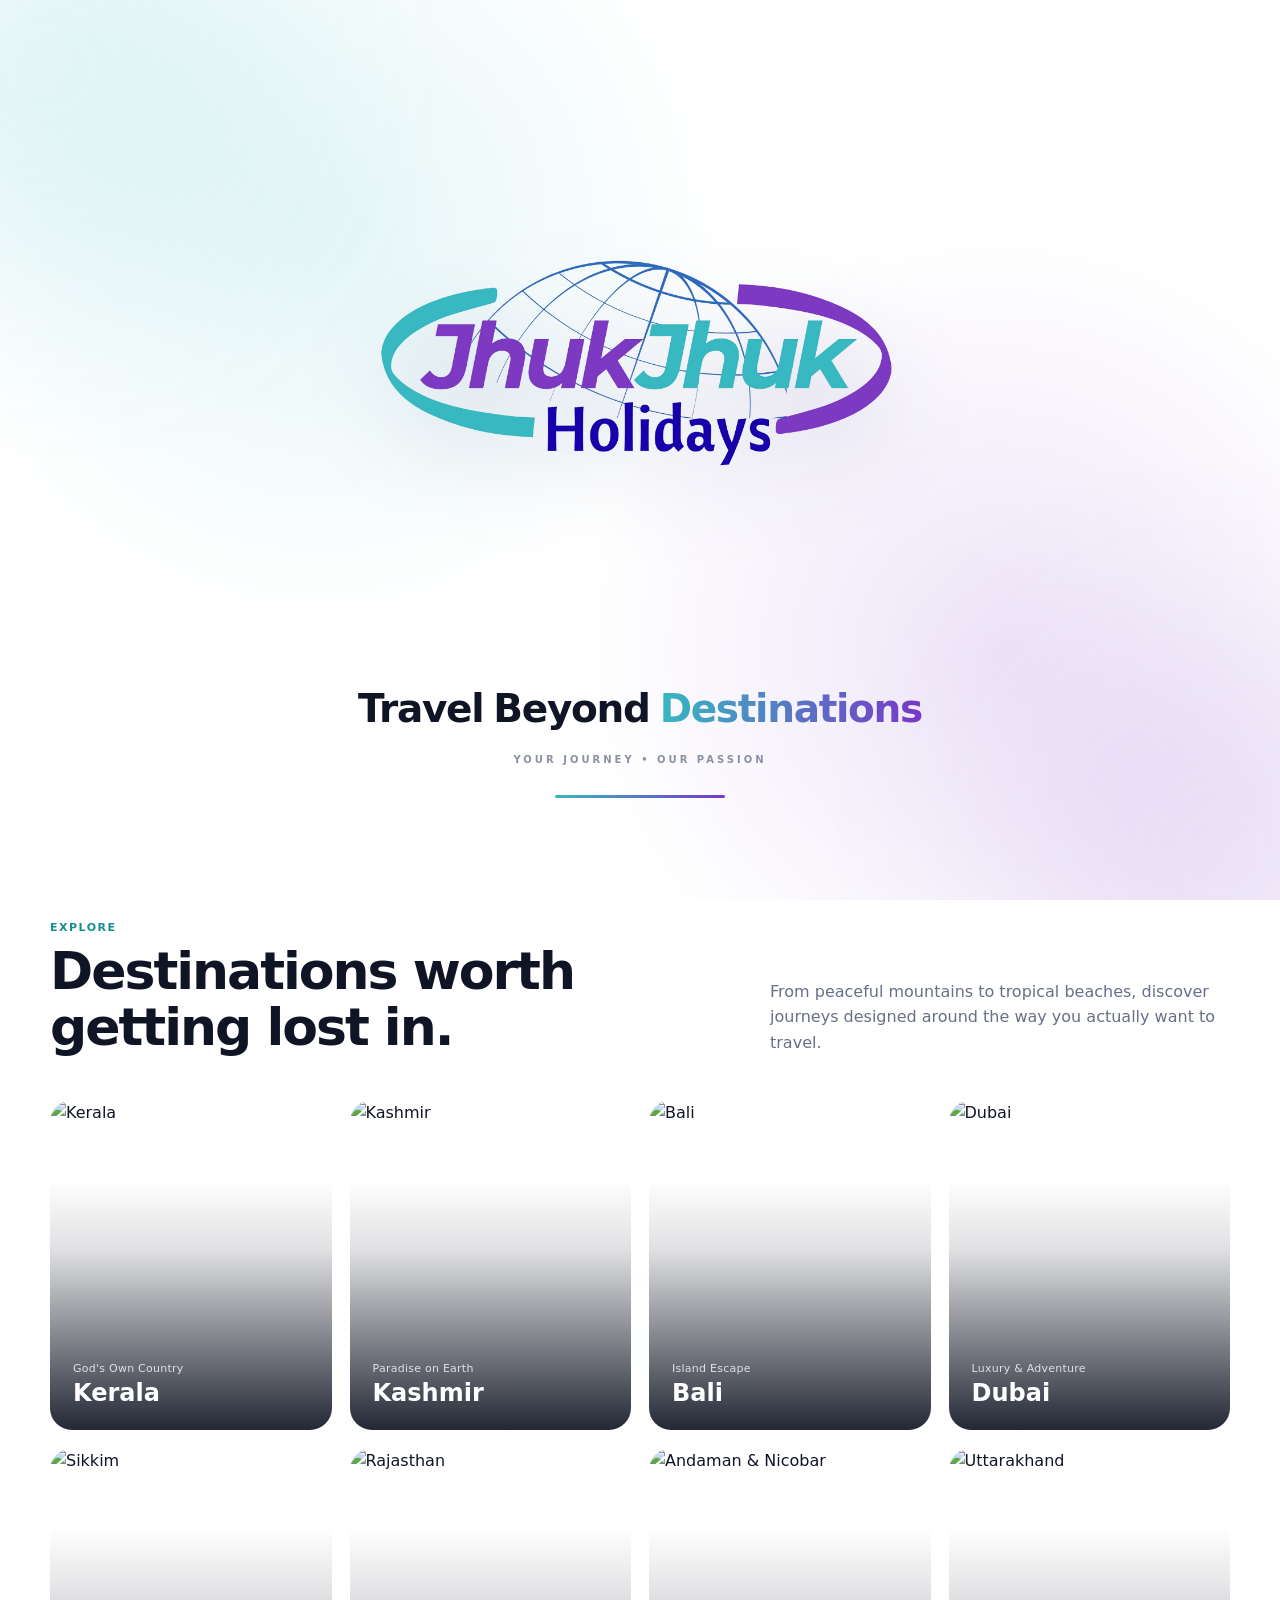
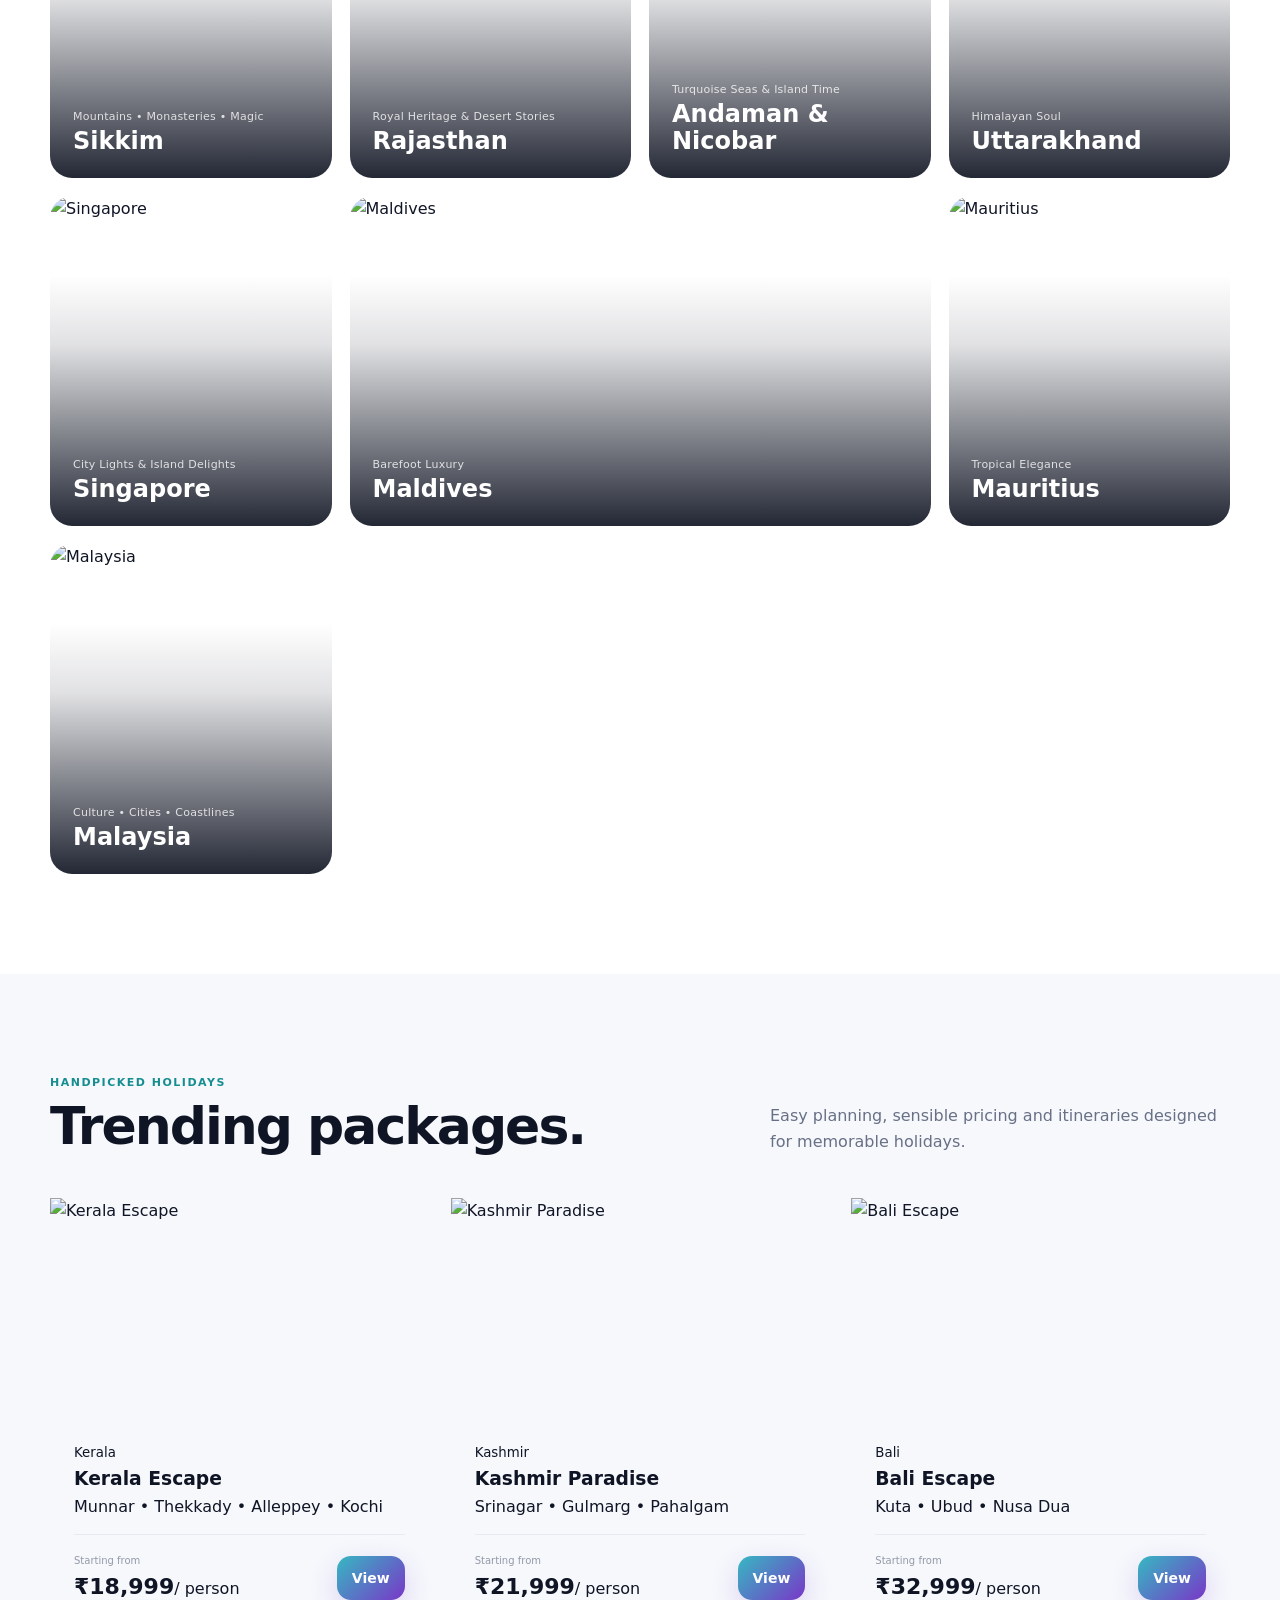
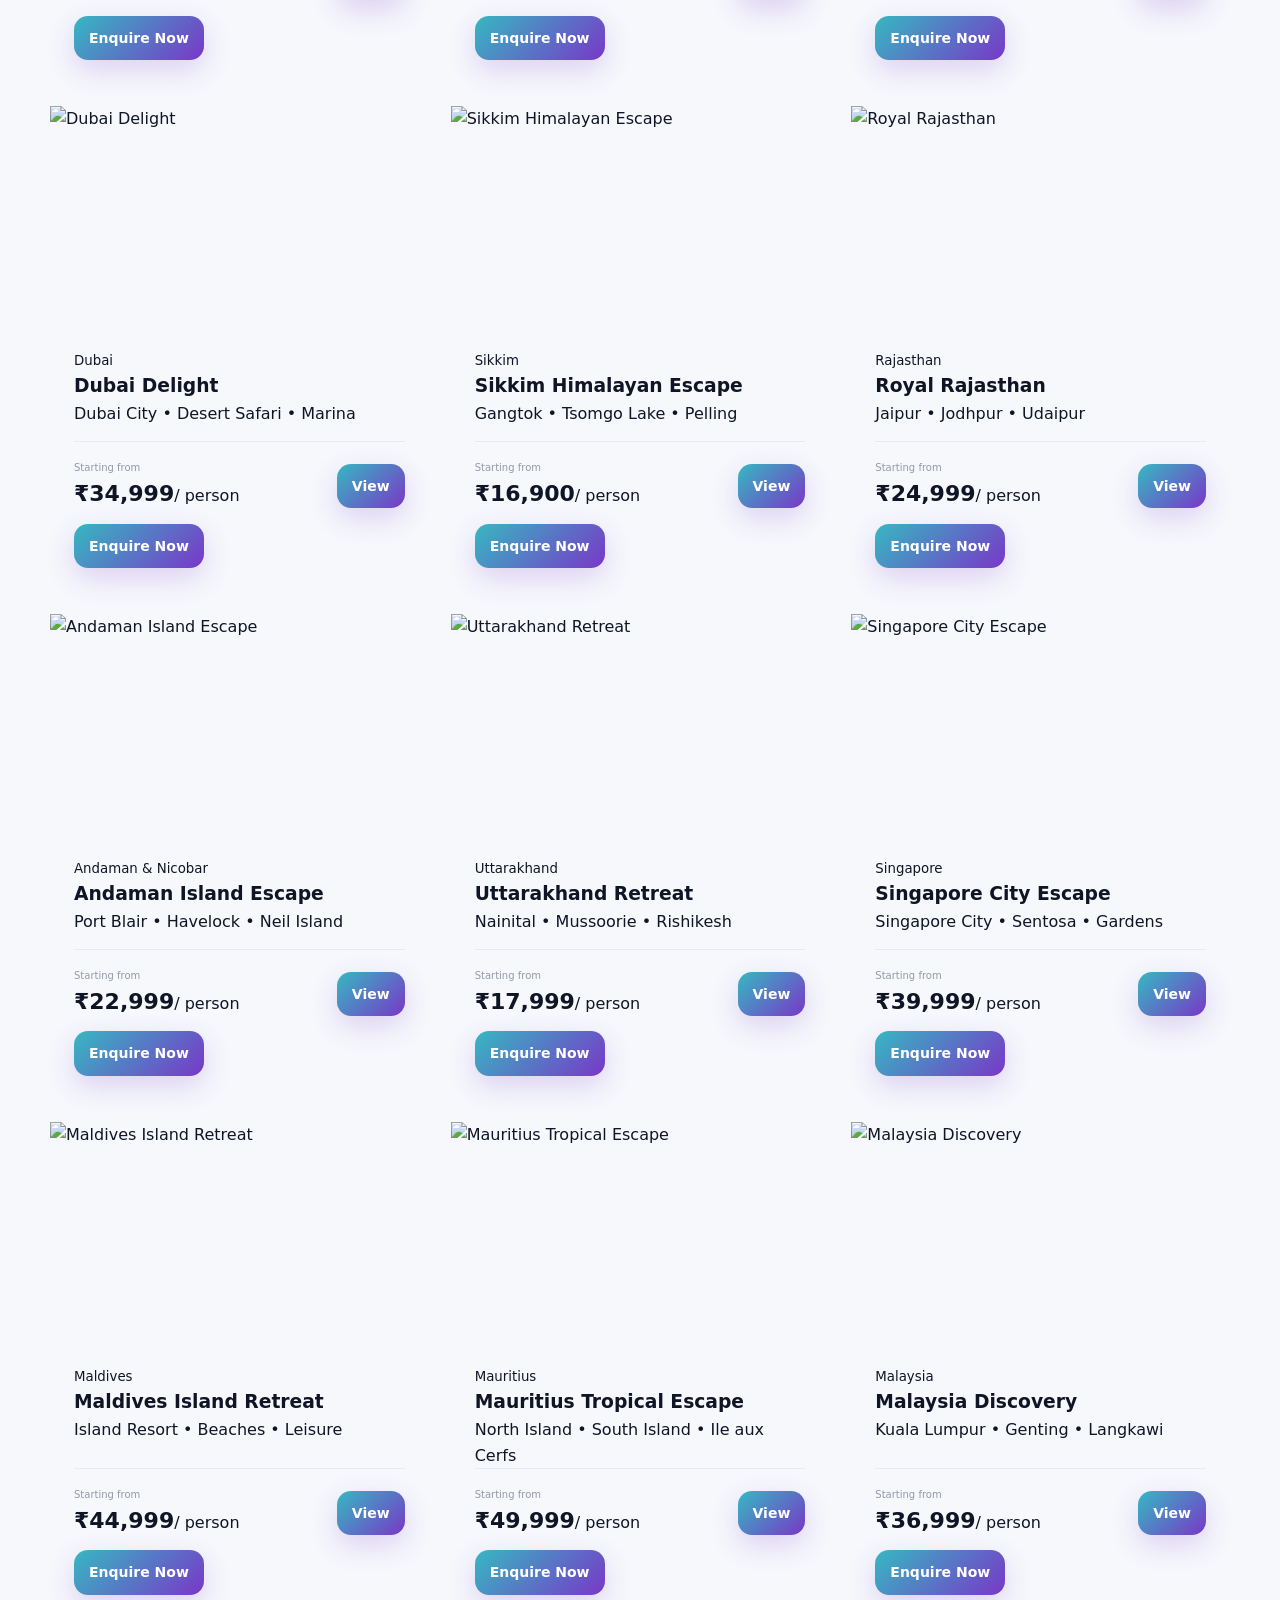
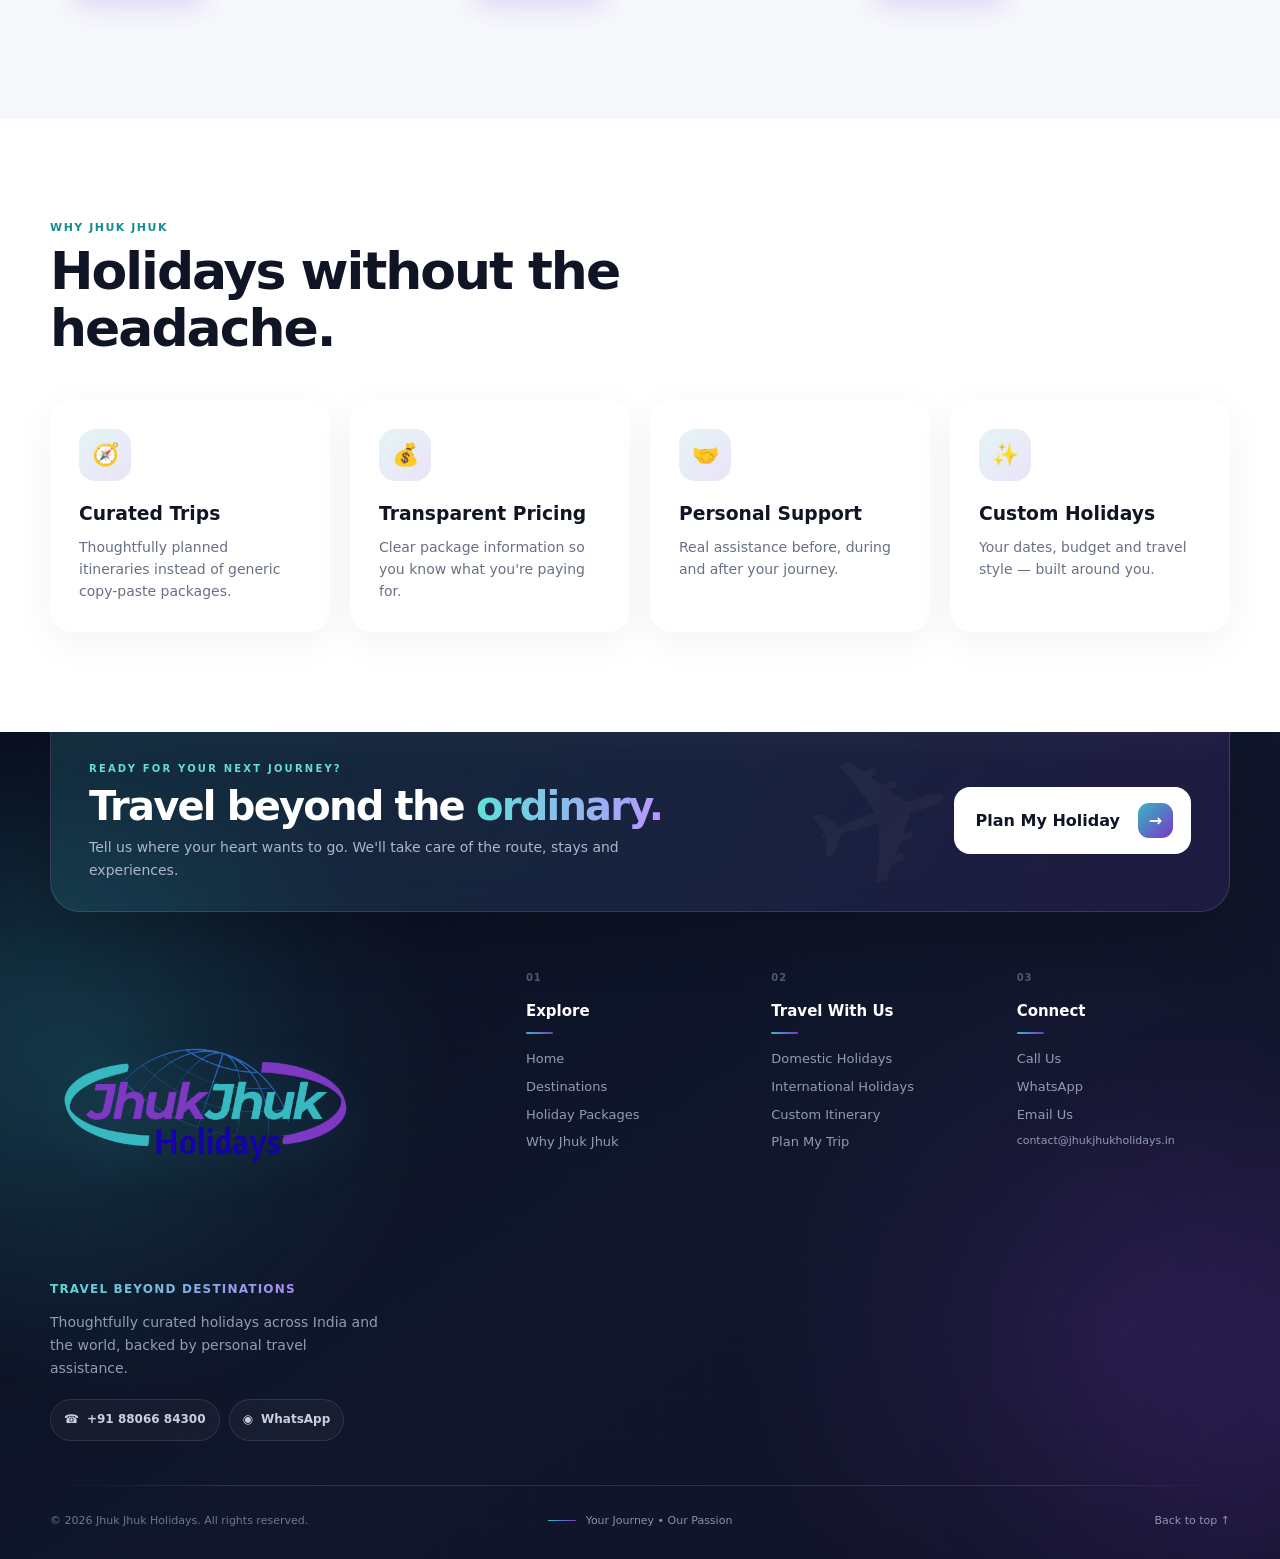
==== index.html @ 2b5055a8 "Add files via upload" ====
<!DOCTYPE html>
<html lang="en">
<head>
<meta charset="UTF-8">
<meta name="viewport" content="width=device-width, initial-scale=1.0">
<title>Jhuk Jhuk Holidays | Travel Beyond Destinations</title>
<meta name="description" content="Jhuk Jhuk Holidays — curated domestic and international holidays, custom itineraries and memorable travel experiences.">
<link rel="stylesheet" href="assets/css/style.css">
</head>
<body class="locked">
<div class="brand-intro" id="brandIntro"><div class="glow g1"></div><div class="glow g2"></div><div class="intro-content"><div class="intro-logo-wrap"><div class="intro-ring"></div><img class="intro-logo" src="assets/images/jhuk-jhuk-logo.png" alt="Jhuk Jhuk Holidays"></div><div class="intro-tagline"><span>Travel</span><span>Beyond</span><span class="gradient-text">Destinations</span></div><div class="intro-sub">Your Journey • Our Passion</div><div class="loader"><span></span></div></div></div>
<header class="navbar"><div class="container nav-inner"><a href="#home" class="company-logo"><img src="assets/images/jhuk-jhuk-logo.png" alt="Jhuk Jhuk Holidays"></a><ul class="nav-links" id="navLinks"><li><a href="#home">Home</a></li><li><a href="#destinations">Destinations</a></li><li><a href="#packages">Packages</a></li><li><a href="#why">Why Us</a></li><li><a href="#contact">Contact</a></li></ul><div class="nav-actions"><button class="btn btn-primary" id="planTrip">Plan My Trip</button><button class="menu" id="menuBtn" aria-label="Open menu">☰</button></div></div></header>
<main>
<section class="hero" id="home"><div class="container"><div class="hero-content"><div class="badge">✨ Your Journey. Our Passion.</div><h1>Travel Beyond <span>Destinations.</span></h1><p>Curated holidays, unforgettable journeys and thoughtfully planned experiences across India and around the world.</p><div class="hero-buttons"><a href="#packages" class="btn btn-primary">Explore Packages</a><button class="btn btn-white" id="customTrip">Create Custom Trip</button></div></div></div></section>
<div class="search-wrap" id="planner"><div class="container"><form class="search-panel" id="holidaySearch"><div class="field"><label>Where to?</label><input id="destination" placeholder="Kerala, Bali, Dubai..." required></div><div class="field"><label>Travel Month</label><input type="month"></div><div class="field"><label>Travellers</label><select id="travellers"><option>2 Travellers</option><option>3 Travellers</option><option>4 Travellers</option><option>5+ Travellers</option></select></div><div class="field"><label>Budget</label><select><option>Any Budget</option><option>Under ₹20,000</option><option>₹20,000 – ₹40,000</option><option>₹40,000 – ₹75,000</option><option>₹75,000+</option></select></div><button class="search-btn">Enquire Now</button></form></div></div>
<section class="section" id="destinations"><div class="container"><div class="section-head"><div><span class="eyebrow">Explore</span><h2 class="title">Destinations worth getting lost in.</h2></div><p class="lead">From peaceful mountains to tropical beaches, discover journeys designed around the way you actually want to travel.</p></div><div class="destination-grid">
<article class="destination destination-featured" data-place="Kerala">
          <img src="https://images.unsplash.com/photo-1602216056096-3b40cc0c9944?auto=format&fit=crop&w=1200&q=82" alt="Kerala" loading="lazy">
          <div class="destination-shine"></div>
          <div class="overlay">
            <small>God's Own Country</small>
            <h3>Kerala</h3>
            <span class="destination-explore">Explore <b>→</b></span>
          </div>
        </article>
<article class="destination" data-place="Kashmir">
          <img src="https://images.unsplash.com/photo-1595815771614-ade9d652a65d?auto=format&fit=crop&w=900&q=82" alt="Kashmir" loading="lazy">
          <div class="destination-shine"></div>
          <div class="overlay">
            <small>Paradise on Earth</small>
            <h3>Kashmir</h3>
            <span class="destination-explore">Explore <b>→</b></span>
          </div>
        </article>
<article class="destination" data-place="Bali">
          <img src="https://images.unsplash.com/photo-1537996194471-e657df975ab4?auto=format&fit=crop&w=900&q=82" alt="Bali" loading="lazy">
          <div class="destination-shine"></div>
          <div class="overlay">
            <small>Island Escape</small>
            <h3>Bali</h3>
            <span class="destination-explore">Explore <b>→</b></span>
          </div>
        </article>
<article class="destination" data-place="Dubai">
          <img src="https://images.unsplash.com/photo-1512453979798-5ea266f8880c?auto=format&fit=crop&w=900&q=82" alt="Dubai" loading="lazy">
          <div class="destination-shine"></div>
          <div class="overlay">
            <small>Luxury & Adventure</small>
            <h3>Dubai</h3>
            <span class="destination-explore">Explore <b>→</b></span>
          </div>
        </article>
<article class="destination" data-place="Sikkim">
          <img src="https://images.unsplash.com/photo-1622308644420-b20142dc993c?auto=format&fit=crop&w=900&q=82" alt="Sikkim" loading="lazy">
          <div class="destination-shine"></div>
          <div class="overlay">
            <small>Mountains • Monasteries • Magic</small>
            <h3>Sikkim</h3>
            <span class="destination-explore">Explore <b>→</b></span>
          </div>
        </article>
<article class="destination" data-place="Rajasthan">
          <img src="https://images.unsplash.com/photo-1599661046289-e31897846e41?auto=format&fit=crop&w=900&q=82" alt="Rajasthan" loading="lazy">
          <div class="destination-shine"></div>
          <div class="overlay">
            <small>Royal Heritage & Desert Stories</small>
            <h3>Rajasthan</h3>
            <span class="destination-explore">Explore <b>→</b></span>
          </div>
        </article>
<article class="destination" data-place="Andaman & Nicobar">
          <img src="https://images.unsplash.com/photo-1507525428034-b723cf961d3e?auto=format&fit=crop&w=900&q=82" alt="Andaman & Nicobar" loading="lazy">
          <div class="destination-shine"></div>
          <div class="overlay">
            <small>Turquoise Seas & Island Time</small>
            <h3>Andaman & Nicobar</h3>
            <span class="destination-explore">Explore <b>→</b></span>
          </div>
        </article>
<article class="destination" data-place="Uttarakhand">
          <img src="https://images.unsplash.com/photo-1626621341517-bbf3d9990a23?auto=format&fit=crop&w=900&q=82" alt="Uttarakhand" loading="lazy">
          <div class="destination-shine"></div>
          <div class="overlay">
            <small>Himalayan Soul</small>
            <h3>Uttarakhand</h3>
            <span class="destination-explore">Explore <b>→</b></span>
          </div>
        </article>
<article class="destination" data-place="Singapore">
          <img src="https://images.unsplash.com/photo-1496939376851-89342e90adcd?auto=format&fit=crop&w=1200&q=85" alt="Singapore" loading="lazy">
          <div class="destination-shine"></div>
          <div class="overlay">
            <small>City Lights & Island Delights</small>
            <h3>Singapore</h3>
            <span class="destination-explore">Explore <b>→</b></span>
          </div>
        </article>
<article class="destination destination-featured" data-place="Maldives">
          <img src="https://images.unsplash.com/photo-1514282401047-d79a71a590e8?auto=format&fit=crop&w=900&q=82" alt="Maldives" loading="lazy">
          <div class="destination-shine"></div>
          <div class="overlay">
            <small>Barefoot Luxury</small>
            <h3>Maldives</h3>
            <span class="destination-explore">Explore <b>→</b></span>
          </div>
        </article>
<article class="destination" data-place="Mauritius">
          <img src="https://images.unsplash.com/photo-1540202404-a2f29016b523?auto=format&fit=crop&w=900&q=82" alt="Mauritius" loading="lazy">
          <div class="destination-shine"></div>
          <div class="overlay">
            <small>Tropical Elegance</small>
            <h3>Mauritius</h3>
            <span class="destination-explore">Explore <b>→</b></span>
          </div>
        </article>
<article class="destination" data-place="Malaysia">
          <img src="https://images.unsplash.com/photo-1596422846543-75c6fc197f07?auto=format&fit=crop&w=900&q=82" alt="Malaysia" loading="lazy">
          <div class="destination-shine"></div>
          <div class="overlay">
            <small>Culture • Cities • Coastlines</small>
            <h3>Malaysia</h3>
            <span class="destination-explore">Explore <b>→</b></span>
          </div>
        </article>
</div></div></section>
<section class="section light" id="packages"><div class="container"><div class="section-head"><div><span class="eyebrow">Handpicked Holidays</span><h2 class="title">Trending packages.</h2></div><p class="lead">Easy planning, sensible pricing and itineraries designed for memorable holidays.</p></div><div class="package-grid">

<article class="package-card">
  <div class="package-image">
    <img src="https://images.unsplash.com/photo-1602216056096-3b40cc0c9944?auto=format&fit=crop&w=900&q=82" alt="Kerala Escape" loading="lazy">
    <span class="package-duration">5 NIGHTS • 6 DAYS</span>
  </div>
  <div class="package-body">
    <small>Kerala</small>
    <h3>Kerala Escape</h3>
    <p>Munnar • Thekkady • Alleppey • Kochi</p>
    <div class="package-foot">
      <div class="price"><small>Starting from</small><strong>₹18,999</strong><span>/ person</span></div>
      <button class="btn btn-primary enquire" data-name="Kerala Escape">View</button>
      <button type="button" class="btn btn-primary package-enquire-now" data-name="Kerala Escape">Enquire Now</button>
    </div>
  </div>
</article>
<article class="package-card">
  <div class="package-image">
    <img src="https://images.unsplash.com/photo-1595815771614-ade9d652a65d?auto=format&fit=crop&w=900&q=82" alt="Kashmir Paradise" loading="lazy">
    <span class="package-duration">5 NIGHTS • 6 DAYS</span>
  </div>
  <div class="package-body">
    <small>Kashmir</small>
    <h3>Kashmir Paradise</h3>
    <p>Srinagar • Gulmarg • Pahalgam</p>
    <div class="package-foot">
      <div class="price"><small>Starting from</small><strong>₹21,999</strong><span>/ person</span></div>
      <button class="btn btn-primary enquire" data-name="Kashmir Paradise">View</button>
      <button type="button" class="btn btn-primary package-enquire-now" data-name="Kashmir Paradise">Enquire Now</button>
    </div>
  </div>
</article>
<article class="package-card">
  <div class="package-image">
    <img src="https://images.unsplash.com/photo-1537996194471-e657df975ab4?auto=format&fit=crop&w=900&q=82" alt="Bali Escape" loading="lazy">
    <span class="package-duration">5 NIGHTS • 6 DAYS</span>
  </div>
  <div class="package-body">
    <small>Bali</small>
    <h3>Bali Escape</h3>
    <p>Kuta • Ubud • Nusa Dua</p>
    <div class="package-foot">
      <div class="price"><small>Starting from</small><strong>₹32,999</strong><span>/ person</span></div>
      <button class="btn btn-primary enquire" data-name="Bali Escape">View</button>
      <button type="button" class="btn btn-primary package-enquire-now" data-name="Bali Escape">Enquire Now</button>
    </div>
  </div>
</article>
<article class="package-card">
  <div class="package-image">
    <img src="https://images.unsplash.com/photo-1512453979798-5ea266f8880c?auto=format&fit=crop&w=900&q=82" alt="Dubai Delight" loading="lazy">
    <span class="package-duration">4 NIGHTS • 5 DAYS</span>
  </div>
  <div class="package-body">
    <small>Dubai</small>
    <h3>Dubai Delight</h3>
    <p>Dubai City • Desert Safari • Marina</p>
    <div class="package-foot">
      <div class="price"><small>Starting from</small><strong>₹34,999</strong><span>/ person</span></div>
      <button class="btn btn-primary enquire" data-name="Dubai Delight">View</button>
      <button type="button" class="btn btn-primary package-enquire-now" data-name="Dubai Delight">Enquire Now</button>
    </div>
  </div>
</article>
<article class="package-card">
  <div class="package-image">
    <img src="https://images.unsplash.com/photo-1622308644420-b20142dc993c?auto=format&fit=crop&w=900&q=82" alt="Sikkim Himalayan Escape" loading="lazy">
    <span class="package-duration">5 NIGHTS • 6 DAYS</span>
  </div>
  <div class="package-body">
    <small>Sikkim</small>
    <h3>Sikkim Himalayan Escape</h3>
    <p>Gangtok • Tsomgo Lake • Pelling</p>
    <div class="package-foot">
      <div class="price"><small>Starting from</small><strong>₹16,900</strong><span>/ person</span></div>
      <button class="btn btn-primary enquire" data-name="Sikkim Himalayan Escape">View</button>
      <button type="button" class="btn btn-primary package-enquire-now" data-name="Sikkim Himalayan Escape">Enquire Now</button>
    </div>
  </div>
</article>
<article class="package-card">
  <div class="package-image">
    <img src="https://images.unsplash.com/photo-1599661046289-e31897846e41?auto=format&fit=crop&w=900&q=82" alt="Royal Rajasthan" loading="lazy">
    <span class="package-duration">5 NIGHTS • 6 DAYS</span>
  </div>
  <div class="package-body">
    <small>Rajasthan</small>
    <h3>Royal Rajasthan</h3>
    <p>Jaipur • Jodhpur • Udaipur</p>
    <div class="package-foot">
      <div class="price"><small>Starting from</small><strong>₹24,999</strong><span>/ person</span></div>
      <button class="btn btn-primary enquire" data-name="Royal Rajasthan">View</button>
      <button type="button" class="btn btn-primary package-enquire-now" data-name="Royal Rajasthan">Enquire Now</button>
    </div>
  </div>
</article>
<article class="package-card">
  <div class="package-image">
    <img src="https://images.unsplash.com/photo-1507525428034-b723cf961d3e?auto=format&fit=crop&w=900&q=82" alt="Andaman Island Escape" loading="lazy">
    <span class="package-duration">5 NIGHTS • 6 DAYS</span>
  </div>
  <div class="package-body">
    <small>Andaman & Nicobar</small>
    <h3>Andaman Island Escape</h3>
    <p>Port Blair • Havelock • Neil Island</p>
    <div class="package-foot">
      <div class="price"><small>Starting from</small><strong>₹22,999</strong><span>/ person</span></div>
      <button class="btn btn-primary enquire" data-name="Andaman Island Escape">View</button>
      <button type="button" class="btn btn-primary package-enquire-now" data-name="Andaman Island Escape">Enquire Now</button>
    </div>
  </div>
</article>
<article class="package-card">
  <div class="package-image">
    <img src="https://images.unsplash.com/photo-1626621341517-bbf3d9990a23?auto=format&fit=crop&w=900&q=82" alt="Uttarakhand Retreat" loading="lazy">
    <span class="package-duration">5 NIGHTS • 6 DAYS</span>
  </div>
  <div class="package-body">
    <small>Uttarakhand</small>
    <h3>Uttarakhand Retreat</h3>
    <p>Nainital • Mussoorie • Rishikesh</p>
    <div class="package-foot">
      <div class="price"><small>Starting from</small><strong>₹17,999</strong><span>/ person</span></div>
      <button class="btn btn-primary enquire" data-name="Uttarakhand Retreat">View</button>
      <button type="button" class="btn btn-primary package-enquire-now" data-name="Uttarakhand Retreat">Enquire Now</button>
    </div>
  </div>
</article>
<article class="package-card">
  <div class="package-image">
    <img src="https://images.unsplash.com/photo-1496939376851-89342e90adcd?auto=format&fit=crop&w=1200&q=85" alt="Singapore City Escape" loading="lazy">
    <span class="package-duration">4 NIGHTS • 5 DAYS</span>
  </div>
  <div class="package-body">
    <small>Singapore</small>
    <h3>Singapore City Escape</h3>
    <p>Singapore City • Sentosa • Gardens</p>
    <div class="package-foot">
      <div class="price"><small>Starting from</small><strong>₹39,999</strong><span>/ person</span></div>
      <button class="btn btn-primary enquire" data-name="Singapore City Escape">View</button>
      <button type="button" class="btn btn-primary package-enquire-now" data-name="Singapore City Escape">Enquire Now</button>
    </div>
  </div>
</article>
<article class="package-card">
  <div class="package-image">
    <img src="https://images.unsplash.com/photo-1514282401047-d79a71a590e8?auto=format&fit=crop&w=900&q=82" alt="Maldives Island Retreat" loading="lazy">
    <span class="package-duration">4 NIGHTS • 5 DAYS</span>
  </div>
  <div class="package-body">
    <small>Maldives</small>
    <h3>Maldives Island Retreat</h3>
    <p>Island Resort • Beaches • Leisure</p>
    <div class="package-foot">
      <div class="price"><small>Starting from</small><strong>₹44,999</strong><span>/ person</span></div>
      <button class="btn btn-primary enquire" data-name="Maldives Island Retreat">View</button>
      <button type="button" class="btn btn-primary package-enquire-now" data-name="Maldives Island Retreat">Enquire Now</button>
    </div>
  </div>
</article>
<article class="package-card">
  <div class="package-image">
    <img src="https://images.unsplash.com/photo-1540202404-a2f29016b523?auto=format&fit=crop&w=900&q=82" alt="Mauritius Tropical Escape" loading="lazy">
    <span class="package-duration">5 NIGHTS • 6 DAYS</span>
  </div>
  <div class="package-body">
    <small>Mauritius</small>
    <h3>Mauritius Tropical Escape</h3>
    <p>North Island • South Island • Ile aux Cerfs</p>
    <div class="package-foot">
      <div class="price"><small>Starting from</small><strong>₹49,999</strong><span>/ person</span></div>
      <button class="btn btn-primary enquire" data-name="Mauritius Tropical Escape">View</button>
      <button type="button" class="btn btn-primary package-enquire-now" data-name="Mauritius Tropical Escape">Enquire Now</button>
    </div>
  </div>
</article>
<article class="package-card">
  <div class="package-image">
    <img src="https://images.unsplash.com/photo-1596422846543-75c6fc197f07?auto=format&fit=crop&w=900&q=82" alt="Malaysia Discovery" loading="lazy">
    <span class="package-duration">5 NIGHTS • 6 DAYS</span>
  </div>
  <div class="package-body">
    <small>Malaysia</small>
    <h3>Malaysia Discovery</h3>
    <p>Kuala Lumpur • Genting • Langkawi</p>
    <div class="package-foot">
      <div class="price"><small>Starting from</small><strong>₹36,999</strong><span>/ person</span></div>
      <button class="btn btn-primary enquire" data-name="Malaysia Discovery">View</button>
      <button type="button" class="btn btn-primary package-enquire-now" data-name="Malaysia Discovery">Enquire Now</button>
    </div>
  </div>
</article>
</div></div></section>
<section class="section" id="why"><div class="container"><div class="section-head"><div><span class="eyebrow">Why Jhuk Jhuk</span><h2 class="title">Holidays without the headache.</h2></div></div><div class="features"><div class="feature"><div class="feature-icon">🧭</div><h3>Curated Trips</h3><p>Thoughtfully planned itineraries instead of generic copy-paste packages.</p></div><div class="feature"><div class="feature-icon">💰</div><h3>Transparent Pricing</h3><p>Clear package information so you know what you're paying for.</p></div><div class="feature"><div class="feature-icon">🤝</div><h3>Personal Support</h3><p>Real assistance before, during and after your journey.</p></div><div class="feature"><div class="feature-icon">✨</div><h3>Custom Holidays</h3><p>Your dates, budget and travel style — built around you.</p></div></div></div></section>

</main>


<footer class="modern-footer">
  <div class="footer-glow footer-glow-one"></div>
  <div class="footer-glow footer-glow-two"></div>

  <div class="container modern-footer-inner">

    <div class="footer-journey-card">
      <div class="footer-journey-copy">
        <span class="footer-kicker">READY FOR YOUR NEXT JOURNEY?</span>
        <h2>Travel beyond the <span>ordinary.</span></h2>
        <p>Tell us where your heart wants to go. We'll take care of the route, stays and experiences.</p>
      </div>
      <button type="button" class="footer-enquire-btn" id="footerEnquireBtn">
        <span>Plan My Holiday</span>
        <b>→</b>
      </button>
    </div>

    <div class="footer-main-grid">
      <div class="footer-brand-zone">
        <a href="#home" class="modern-footer-logo" aria-label="Jhuk Jhuk Holidays home">
          <img src="assets/images/jhuk-jhuk-logo.png" alt="Jhuk Jhuk Holidays">
        </a>
        <div class="footer-tagline">Travel Beyond Destinations</div>
        <p class="footer-brand-copy">Thoughtfully curated holidays across India and the world, backed by personal travel assistance.</p>

        <div class="footer-contact-pills">
          <a href="tel:+918806684300" class="footer-pill"><span>☎</span> +91 88066 84300</a>
          <a href="https://wa.me/918806684300?text=Hi%20Jhuk%20Jhuk%20Holidays%2C%20I%20would%20like%20to%20plan%20a%20trip." target="_blank" rel="noopener noreferrer" class="footer-pill"><span>◉</span> WhatsApp</a>
        </div>
      </div>

      <div class="footer-links-zone">
        <div class="modern-footer-column">
          <span class="footer-column-number">01</span>
          <h4>Explore</h4>
          <a href="#home">Home</a>
          <a href="#destinations">Destinations</a>
          <a href="#packages">Holiday Packages</a>
          <a href="#why">Why Jhuk Jhuk</a>
        </div>

        <div class="modern-footer-column">
          <span class="footer-column-number">02</span>
          <h4>Travel With Us</h4>
          <a href="#packages">Domestic Holidays</a>
          <a href="#packages">International Holidays</a>
          <a href="#planner">Custom Itinerary</a>
          <a href="#planner">Plan My Trip</a>
        </div>

        <div class="modern-footer-column">
          <span class="footer-column-number">03</span>
          <h4>Connect</h4>
          <a href="tel:+918806684300">Call Us</a>
          <a href="https://wa.me/918806684300" target="_blank" rel="noopener noreferrer">WhatsApp</a>
          <a href="mailto:contact@jhukjhukholidays.in">Email Us</a>
          <span class="footer-email">contact@jhukjhukholidays.in</span>
        </div>
      </div>
    </div>

    <div class="footer-divider"></div>

    <div class="footer-bottom-modern">
      <p>© 2026 Jhuk Jhuk Holidays. All rights reserved.</p>
      <div class="footer-signature">
        <span class="signature-line"></span>
        <span>Your Journey • Our Passion</span>
      </div>
      <a href="#home" class="back-top">Back to top ↑</a>
    </div>
  </div>
</footer>






<div class="destination-modal" id="destinationModal" aria-hidden="true">
  <div class="destination-modal-shell" role="dialog" aria-modal="true" aria-labelledby="destinationModalTitle">
    <button type="button" class="destination-modal-close" id="destinationModalClose" aria-label="Close">×</button>

    <div class="destination-gallery">
      <div class="destination-gallery-main">
        <img id="destinationMainImage" src="" alt="">
      </div>
      <div class="destination-gallery-side">
        <img id="destinationImageTwo" src="" alt="">
        <img id="destinationImageThree" src="" alt="">
      </div>
    </div>

    <div class="destination-modal-content">
      <div class="destination-modal-copy">
        <span class="destination-modal-kicker" id="destinationModalTag"></span>
        <h2 id="destinationModalTitle"></h2>
        <p id="destinationModalDescription"></p>
        <div class="destination-best" id="destinationModalBest"></div>
      </div>

      <div class="destination-plan-box">
        <small>JHUK JHUK HOLIDAYS</small>
        <h3>Like this destination?</h3>
        <p>Let's turn it into your next holiday.</p>
        <button type="button" class="btn btn-primary destination-plan-btn" id="destinationPlanBtn">
          Plan This Trip →
        </button>
      </div>
    </div>
  </div>
</div>

<div id="travelContactModal" class="travel-contact-modal" aria-hidden="true">
  <div class="travel-contact-box" role="dialog" aria-modal="true" aria-labelledby="travelContactTitle">
    <button type="button" class="travel-contact-x" id="travelContactClose" aria-label="Close">×</button>
    <img class="popup-brand-logo" src="assets/images/jhuk-jhuk-logo.png" alt="Jhuk Jhuk Holidays">
    <h3 id="travelContactTitle">Talk to a Travel Expert</h3>
    <p>Connect with Jhuk Jhuk Holidays on call or WhatsApp.</p>

    <a class="travel-action travel-call" href="tel:+918806684300">
      <span>📞</span>
      <div><strong>Call Now</strong><small>+91 88066 84300</small></div>
    </a>

    <a class="travel-action travel-whatsapp"
       href="https://wa.me/918806684300?text=Hi%20Jhuk%20Jhuk%20Holidays%2C%20I%20would%20like%20to%20plan%20a%20trip.%20Please%20share%20the%20details."
       target="_blank" rel="noopener noreferrer">
      <span>💬</span>
      <div><strong>Chat on WhatsApp</strong><small>Start a travel enquiry</small></div>
    </a>
  </div>
</div>

<div class="modal-backdrop" id="itineraryBackdrop" aria-hidden="true">
  <div class="itinerary-modal" role="dialog" aria-modal="true" aria-labelledby="itineraryTitle">
    <div class="modal-top">
      <img class="popup-brand-logo itinerary-popup-logo" src="assets/images/jhuk-jhuk-logo.png" alt="Jhuk Jhuk Holidays">
      <div class="meta" id="itineraryDuration"></div>
      <h2 id="itineraryTitle">Package Itinerary</h2>
      <button class="modal-close" id="modalClose" aria-label="Close itinerary">×</button>
    </div>
    <div class="modal-content">
      <div class="modal-summary">
        <p id="itineraryDescription"></p>
        <div class="modal-price"><small>Starting from</small><strong id="itineraryPrice"></strong></div>
      </div>
      <h3>Basic Itinerary</h3>
      <div class="itinerary-list" id="itineraryList"></div>
      <div class="inclusions">
        <h4>Basic Package Includes</h4>
        <p>Hotel accommodation • Daily breakfast • Sightseeing as per itinerary • Private/shared transfers as applicable • Travel assistance.</p>
      </div>
      <div class="modal-actions">
        <button class="btn btn-outline" id="modalCloseBottom">Close</button>
        <button class="btn btn-primary" id="enquireNow">Enquire Now</button>
      </div>
    </div>
  </div>
</div>

<div class="toast" id="toast"></div>

<script src="assets/js/script.js"></script>
</body>
</html>
---- assets/css/style.css ----
*{box-sizing:border-box;margin:0;padding:0}
:root{--teal:#36b8c2;--purple:#7937c8;--ink:#101526;--muted:#687086;--light:#f6f8fc;--white:#fff;--line:#e7eaf1;--shadow:0 20px 60px rgba(19,25,49,.12);--r:24px}
html{scroll-behavior:smooth}body{font-family:Inter,Poppins,system-ui,-apple-system,"Segoe UI",sans-serif;color:var(--ink);background:#fff;line-height:1.6}body.locked{overflow:hidden}
a{text-decoration:none;color:inherit}button,input,select{font:inherit}button{cursor:pointer}img{display:block;max-width:100%}.container{width:min(1180px,calc(100% - 40px));margin:auto}
.brand-intro{position:fixed;inset:0;z-index:99999;display:grid;place-items:center;overflow:hidden;background:radial-gradient(circle at 25% 25%,rgba(54,184,194,.13),transparent 34%),radial-gradient(circle at 78% 72%,rgba(121,55,200,.13),transparent 35%),#fff;transition:opacity .8s ease,visibility .8s ease,transform .8s ease}
.brand-intro.done{opacity:0;visibility:hidden;transform:scale(1.04);pointer-events:none}.intro-content{position:relative;z-index:3;width:min(700px,90vw);text-align:center;display:flex;align-items:center;flex-direction:column}
.intro-logo-wrap{position:relative;width:min(500px,82vw);opacity:0;transform:scale(.72) translateY(20px);animation:logoIn 1.25s cubic-bezier(.16,1,.3,1) .15s forwards}.intro-logo{width:100%;filter:drop-shadow(0 24px 34px rgba(30,50,120,.13))}
.intro-ring{position:absolute;left:50%;top:50%;width:320px;height:320px;border:1px solid rgba(54,184,194,.22);border-radius:50%;transform:translate(-50%,-50%) scale(.3);animation:ring 1.8s ease-out .35s forwards}.intro-ring:after{content:"";position:absolute;inset:35px;border-radius:50%;border:1px solid rgba(121,55,200,.18)}
.intro-tagline{margin-top:6px;display:flex;gap:10px;justify-content:center;flex-wrap:wrap;font-size:clamp(24px,3.2vw,39px);font-weight:800;letter-spacing:-1.3px}.intro-tagline span{opacity:0;transform:translateY(20px);animation:wordIn .6s ease forwards}.intro-tagline span:nth-child(1){animation-delay:1.05s}.intro-tagline span:nth-child(2){animation-delay:1.25s}.intro-tagline span:nth-child(3){animation-delay:1.45s}
.gradient-text{background:linear-gradient(90deg,var(--teal),var(--purple));-webkit-background-clip:text;background-clip:text;color:transparent}.intro-sub{margin-top:12px;font-size:10px;font-weight:800;letter-spacing:3px;color:#8a91a4;text-transform:uppercase;opacity:0;animation:fadeUp .7s ease 1.8s forwards}.loader{margin-top:27px;width:170px;height:3px;background:#edf0f5;border-radius:10px;overflow:hidden;opacity:0;animation:fadeUp .4s ease 1.95s forwards}.loader span{display:block;height:100%;width:0;background:linear-gradient(90deg,var(--teal),var(--purple));animation:load 1.2s ease 2.05s forwards}
.glow{position:absolute;width:420px;height:420px;border-radius:50%;filter:blur(110px);opacity:.13}.g1{left:-160px;top:-140px;background:var(--teal)}.g2{right:-150px;bottom:-160px;background:var(--purple)}
@keyframes logoIn{0%{opacity:0;transform:scale(.72) translateY(20px);filter:blur(9px)}70%{opacity:1;transform:scale(1.035);filter:blur(0)}100%{opacity:1;transform:scale(1);filter:blur(0)}}@keyframes ring{0%{opacity:0;transform:translate(-50%,-50%) scale(.3)}40%{opacity:.8}100%{opacity:0;transform:translate(-50%,-50%) scale(1.5)}}@keyframes wordIn{to{opacity:1;transform:none}}@keyframes fadeUp{to{opacity:1;transform:none}}@keyframes load{to{width:100%}}
.navbar{position:fixed;z-index:1000;top:0;left:0;width:100%;background:rgba(255,255,255,.9);backdrop-filter:blur(18px);border-bottom:1px solid rgba(15,20,40,.06)}.nav-inner{height:82px;display:flex;align-items:center;justify-content:space-between;gap:28px}.company-logo img{width:148px;height:64px;object-fit:contain}.nav-links{list-style:none;display:flex;gap:30px;align-items:center}.nav-links a{font-size:14px;font-weight:700;color:#454c60;transition:.2s}.nav-links a:hover{color:var(--teal)}.nav-actions{display:flex;gap:10px;align-items:center}.btn{border:0;border-radius:14px;padding:13px 20px;font-weight:800;font-size:14px;transition:.25s}.btn:hover{transform:translateY(-2px)}.btn-primary{color:#fff;background:linear-gradient(135deg,var(--teal),var(--purple));box-shadow:0 10px 28px rgba(121,55,200,.2)}.btn-white{background:#fff;color:var(--ink)}.menu{display:none;width:44px;height:44px;border:1px solid var(--line);border-radius:13px;background:#fff;font-size:20px}
.hero{min-height:770px;padding:170px 0 120px;position:relative;overflow:hidden;background:linear-gradient(110deg,rgba(7,15,34,.94),rgba(10,50,70,.76),rgba(82,44,135,.45)),url("https://images.unsplash.com/photo-1507525428034-b723cf961d3e?auto=format&fit=crop&w=2000&q=85") center/cover}.hero:after{content:"";position:absolute;inset:auto 0 0;height:190px;background:linear-gradient(transparent,rgba(0,0,0,.25))}.hero-content{position:relative;z-index:2;max-width:800px}.badge{display:inline-flex;padding:8px 14px;border-radius:50px;border:1px solid rgba(255,255,255,.24);background:rgba(255,255,255,.11);backdrop-filter:blur(10px);color:#fff;font-size:13px;font-weight:800;margin-bottom:22px}.hero h1{font-size:clamp(50px,7vw,86px);line-height:.98;letter-spacing:-4px;color:#fff;margin-bottom:25px}.hero h1 span{background:linear-gradient(90deg,#54e0d5,#c6b4ff);-webkit-background-clip:text;background-clip:text;color:transparent}.hero p{max-width:620px;color:rgba(255,255,255,.82);font-size:18px;margin-bottom:34px}.hero-buttons{display:flex;gap:12px;flex-wrap:wrap}
.search-wrap{position:relative;z-index:20;margin-top:-54px}.search-panel{padding:19px;background:#fff;border-radius:24px;box-shadow:var(--shadow);display:grid;grid-template-columns:1.25fr 1fr .9fr .9fr auto;gap:10px}.field{padding:9px 14px;border-right:1px solid var(--line)}.field label{display:block;font-size:10px;letter-spacing:.9px;text-transform:uppercase;color:#8a91a3;font-weight:900;margin-bottom:3px}.field input,.field select{border:0;outline:0;width:100%;background:transparent;color:var(--ink);font-weight:700}.search-btn{border:0;border-radius:17px;padding:0 24px;color:#fff;font-weight:900;background:linear-gradient(135deg,var(--teal),var(--purple))}
.section{padding:100px 0}.light{background:var(--light)}.section-head{display:flex;justify-content:space-between;align-items:end;gap:30px;margin-bottom:44px}.eyebrow{display:block;color:#168e91;font-size:11px;font-weight:900;letter-spacing:1.5px;text-transform:uppercase;margin-bottom:7px}.title{font-size:clamp(34px,5vw,52px);line-height:1.08;letter-spacing:-2px;max-width:680px}.lead{max-width:460px;color:var(--muted)}
.destination-grid{display:grid;grid-template-columns:repeat(4,1fr);gap:20px}.destination{height:405px;position:relative;overflow:hidden;border-radius:var(--r);cursor:pointer}.destination:first-child{grid-column:span 2}.destination img{width:100%;height:100%;object-fit:cover;transition:.5s}.destination:hover img{transform:scale(1.07)}.overlay{position:absolute;inset:0;padding:25px;display:flex;justify-content:end;flex-direction:column;color:#fff;background:linear-gradient(transparent 30%,rgba(0,0,0,.8))}.overlay small{opacity:.8}.overlay h3{font-size:26px}
.package-grid{display:grid;grid-template-columns:repeat(3,1fr);gap:24px}.package{overflow:hidden;background:#fff;border:1px solid var(--line);border-radius:var(--r);transition:.3s}.package:hover{transform:translateY(-7px);box-shadow:var(--shadow)}.package-image{height:235px;position:relative;overflow:hidden}.package-image img{width:100%;height:100%;object-fit:cover;transition:.4s}.package:hover img{transform:scale(1.05)}.package-badge{position:absolute;left:15px;top:15px;background:#fff;border-radius:30px;padding:7px 11px;font-size:10px;font-weight:900}.package-body{padding:24px}.meta{color:var(--purple);font-size:11px;font-weight:900;margin-bottom:7px}.package h3{font-size:22px;margin-bottom:8px}.package p{font-size:14px;color:var(--muted);min-height:46px}.package-foot{display:flex;justify-content:space-between;align-items:center;border-top:1px solid var(--line);margin-top:20px;padding-top:18px}.price small{display:block;color:#9399a8;font-size:10px}.price strong{font-size:22px}
.features{display:grid;grid-template-columns:repeat(4,1fr);gap:20px}.feature{padding:29px;border-radius:22px;background:#fff;box-shadow:0 10px 40px rgba(0,0,0,.05)}.feature-icon{width:52px;height:52px;border-radius:16px;display:grid;place-items:center;font-size:22px;background:linear-gradient(135deg,rgba(54,184,194,.14),rgba(121,55,200,.14));margin-bottom:18px}.feature p{font-size:14px;color:var(--muted);margin-top:7px}
.cta{padding:85px 0}.cta-box{position:relative;overflow:hidden;padding:62px;border-radius:32px;display:flex;justify-content:space-between;align-items:center;gap:40px;color:#fff;background:linear-gradient(135deg,#159fa3,#713dcc)}.cta-box:after{content:"✈";position:absolute;right:8%;top:-70px;font-size:240px;opacity:.06;transform:rotate(-20deg)}.cta h2{font-size:clamp(32px,5vw,49px);line-height:1.1;letter-spacing:-2px;max-width:650px}.cta p{opacity:.82;margin-top:10px}
footer{background:#111526;color:#fff;padding:62px 0 24px}.footer-grid{display:grid;grid-template-columns:1.5fr 1fr 1fr 1fr;gap:45px}.footer-logo{background:#fff;border-radius:16px;padding:8px 12px;width:max-content}.footer-logo img{width:150px;height:62px;object-fit:contain}.footer-about p,.footer-col a,.footer-col p{color:#9ca4b8;font-size:14px}.footer-about p{max-width:330px;margin-top:18px}.footer-col h4{margin-bottom:15px}.footer-col a,.footer-col p{display:block;margin:8px 0}.footer-col a:hover{color:#55d9cf}.copyright{text-align:center;color:#7e8496;font-size:12px;border-top:1px solid rgba(255,255,255,.08);padding-top:20px;margin-top:50px}.toast{position:fixed;z-index:5000;right:24px;bottom:24px;max-width:360px;padding:15px 19px;border-radius:14px;background:#12172a;color:#fff;box-shadow:var(--shadow);opacity:0;transform:translateY(25px);pointer-events:none;transition:.3s}.toast.show{opacity:1;transform:none}






/* V9 - LARGER, MORE PROMINENT ANIMATED BRAND LOGO */
.company-logo{
    display:flex;
    align-items:center;
    justify-content:center;
    overflow:visible;
}
.company-logo img{
    width:178px;
    height:72px;
    object-fit:contain;
    transform-origin:center;
    filter:drop-shadow(0 8px 16px rgba(54,184,194,.12));
    animation:navLogoEntrance .9s cubic-bezier(.16,1,.3,1) both,
              navLogoFloat 4s ease-in-out 1s infinite;
    transition:transform .3s ease,filter .3s ease;
}
.company-logo:hover img{
    transform:scale(1.08);
    filter:drop-shadow(0 10px 22px rgba(121,55,200,.24));
}

.intro-logo-wrap{
    width:min(570px,88vw) !important;
}
.intro-logo{
    filter:drop-shadow(0 28px 42px rgba(30,50,120,.17)) !important;
}

.footer-logo{
    padding:10px 16px !important;
}
.footer-logo img{
    width:180px !important;
    height:72px !important;
    animation:footerLogoFloat 4.5s ease-in-out infinite;
}

.popup-brand-logo{
    width:185px !important;
    height:76px !important;
    margin-bottom:17px !important;
    filter:drop-shadow(0 9px 17px rgba(54,184,194,.15));
    animation:popupLogoIn .65s cubic-bezier(.16,1,.3,1) both,
              popupLogoFloat 3.8s ease-in-out .7s infinite;
}
.itinerary-popup-logo{
    width:165px !important;
    height:68px !important;
    margin:0 0 14px !important;
}

@keyframes navLogoEntrance{
    0%{opacity:0;transform:translateY(-12px) scale(.82)}
    65%{opacity:1;transform:translateY(2px) scale(1.05)}
    100%{opacity:1;transform:none}
}
@keyframes navLogoFloat{
    0%,100%{transform:translateY(0)}
    50%{transform:translateY(-3px)}
}
@keyframes footerLogoFloat{
    0%,100%{transform:translateY(0)}
    50%{transform:translateY(-3px)}
}
@keyframes popupLogoIn{
    0%{opacity:0;transform:scale(.72) translateY(10px)}
    70%{opacity:1;transform:scale(1.06) translateY(0)}
    100%{opacity:1;transform:scale(1)}
}
@keyframes popupLogoFloat{
    0%,100%{transform:translateY(0)}
    50%{transform:translateY(-3px)}
}

@media(max-width:650px){
    .company-logo img{width:140px;height:60px}
    .intro-logo-wrap{width:min(410px,92vw) !important}
    .footer-logo img{width:155px !important;height:65px !important}
    .popup-brand-logo{width:155px !important;height:65px !important}
    .itinerary-popup-logo{width:140px !important;height:58px !important}
}

@media(prefers-reduced-motion:reduce){
    .company-logo img,.footer-logo img,.popup-brand-logo{
        animation:none !important;
    }
}

/* COMPANY LOGO INSIDE ALL POPUPS */
.popup-brand-logo{
    display:block;
    width:155px;
    height:64px;
    object-fit:contain;
    margin:0 auto 15px;
}
.itinerary-popup-logo{
    width:135px;
    height:56px;
    margin:0 0 12px;
}
@media(max-width:650px){
    .popup-brand-logo{width:135px;height:56px}
    .itinerary-popup-logo{width:120px;height:50px}
}

/* WIDER TRAVEL EXPERT CTA BUTTON */
.travel-expert-main-btn{
    min-width:260px;
    min-height:56px;
    padding:16px 28px;
    display:inline-flex;
    align-items:center;
    justify-content:center;
    white-space:nowrap;
    font-size:15px;
    line-height:1.2;
    position:relative;
    z-index:2;
}
@media(max-width:650px){
    .travel-expert-main-btn{
        width:100%;
        min-width:0;
        min-height:58px;
        padding:17px 20px;
    }
}

/* TRAVEL EXPERT CONTACT - REBUILT FROM SCRATCH */
.travel-contact-modal{
    position:fixed; inset:0; z-index:20000;
    display:none; align-items:center; justify-content:center;
    padding:20px; background:rgba(10,15,30,.72);
    backdrop-filter:blur(8px);
}
.travel-contact-modal.is-open{display:flex}
.travel-contact-box{
    position:relative; width:min(430px,100%);
    padding:30px; border-radius:26px; background:#fff;
    box-shadow:0 30px 90px rgba(0,0,0,.32);
    text-align:center; animation:travelPop .22s ease-out;
}
@keyframes travelPop{from{opacity:0;transform:translateY(18px) scale(.97)}to{opacity:1;transform:none}}
.travel-contact-x{
    position:absolute; right:16px; top:16px;
    width:38px; height:38px; border:0; border-radius:50%;
    background:#f2f4f8; color:#101526; font-size:23px; line-height:1;
}
.travel-contact-icon{font-size:34px;margin-bottom:8px}
.travel-contact-box h3{font-size:27px;line-height:1.2;margin-bottom:7px}
.travel-contact-box>p{color:#687086;font-size:14px;margin-bottom:22px}
.travel-action{
    display:flex; align-items:center; gap:14px;
    width:100%; padding:16px 18px; margin-top:11px;
    border:1px solid #e7eaf1; border-radius:17px;
    text-align:left; transition:.2s; background:#fff;
}
.travel-action:hover{transform:translateY(-2px);box-shadow:0 12px 28px rgba(0,0,0,.08)}
.travel-action>span{font-size:25px}
.travel-action strong{display:block;font-size:15px}
.travel-action small{display:block;color:#7c8497;margin-top:1px}
.travel-call strong{color:#5b3bc4}
.travel-whatsapp strong{color:#168c4b}

/* PACKAGE ITINERARY MODAL */
.modal-backdrop{position:fixed;inset:0;z-index:9000;background:rgba(10,15,30,.68);backdrop-filter:blur(7px);display:flex;align-items:center;justify-content:center;padding:22px;opacity:0;visibility:hidden;transition:.25s}
.modal-backdrop.open{opacity:1;visibility:visible}.itinerary-modal{width:min(720px,100%);max-height:88vh;overflow:auto;background:#fff;border-radius:26px;box-shadow:0 30px 90px rgba(0,0,0,.3);transform:translateY(25px) scale(.98);transition:.25s}
.modal-backdrop.open .itinerary-modal{transform:none}.modal-top{padding:27px 28px 22px;background:linear-gradient(135deg,rgba(54,184,194,.11),rgba(121,55,200,.11));border-bottom:1px solid var(--line);position:relative}.modal-top .meta{margin-bottom:5px}.modal-top h2{font-size:30px;line-height:1.15;padding-right:45px}.modal-close{position:absolute;right:20px;top:20px;width:40px;height:40px;border:0;border-radius:50%;background:#fff;color:var(--ink);font-size:22px;box-shadow:0 6px 20px rgba(0,0,0,.08)}
.modal-content{padding:26px 28px}.modal-summary{display:flex;justify-content:space-between;gap:20px;align-items:center;padding-bottom:20px;margin-bottom:22px;border-bottom:1px solid var(--line)}.modal-summary p{color:var(--muted);font-size:14px}.modal-price{text-align:right;white-space:nowrap}.modal-price small{display:block;color:#8a91a3;font-size:10px}.modal-price strong{font-size:24px}
.itinerary-list{display:grid;gap:12px;margin-top:15px}.day-item{display:grid;grid-template-columns:68px 1fr;gap:14px;padding:15px;border:1px solid var(--line);border-radius:16px}.day-label{height:42px;display:grid;place-items:center;border-radius:12px;background:linear-gradient(135deg,var(--teal),var(--purple));color:#fff;font-size:11px;font-weight:900}.day-item h4{margin-bottom:2px}.day-item p{font-size:13px;color:var(--muted)}
.inclusions{margin-top:24px;padding:18px;border-radius:16px;background:var(--light)}.inclusions h4{margin-bottom:8px}.inclusions p{font-size:13px;color:var(--muted)}
.modal-actions{display:flex;justify-content:flex-end;gap:10px;margin-top:24px;flex-wrap:wrap}.btn-outline{background:#fff;color:var(--ink);border:1px solid var(--line)}
@media(max-width:650px){.modal-top,.modal-content{padding-left:20px;padding-right:20px}.modal-top h2{font-size:25px}.modal-summary{align-items:flex-start;flex-direction:column}.modal-price{text-align:left}.day-item{grid-template-columns:56px 1fr}}

@media(max-width:1000px){.nav-links{position:fixed;top:82px;left:0;width:100%;padding:25px;background:#fff;flex-direction:column;transform:translateY(-140%);transition:.3s;box-shadow:0 18px 30px rgba(0,0,0,.08)}.nav-links.active{transform:none}.nav-actions .btn{display:none}.menu{display:block}.search-panel{grid-template-columns:1fr 1fr}.search-btn{min-height:55px}.destination-grid,.package-grid,.features{grid-template-columns:repeat(2,1fr)}.footer-grid{grid-template-columns:repeat(2,1fr)}}
@media(max-width:650px){.container{width:min(100% - 28px,1180px)}.company-logo img{width:116px;height:54px}.hero{min-height:700px;padding-top:145px}.hero h1{letter-spacing:-2.5px}.search-wrap{margin-top:-36px}.search-panel{grid-template-columns:1fr}.field{border-right:0;border-bottom:1px solid var(--line)}.search-btn{height:56px}.section{padding:74px 0}.section-head{align-items:start;flex-direction:column}.destination-grid,.package-grid,.features,.footer-grid{grid-template-columns:1fr}.destination:first-child{grid-column:span 1}.destination{height:350px}.cta-box{padding:40px 27px;align-items:start;flex-direction:column}.intro-ring{width:245px;height:245px}.intro-tagline{font-size:25px}}

/* V10 - DOUBLE-SIZE LOGO SYSTEM + ANIMATION EVERYWHERE */

/* Give navbar enough room for the larger brand */
.nav-inner{height:118px !important}
.nav-links{align-self:center}
.company-logo{
    min-width:300px;
    overflow:visible !important;
}
.company-logo img{
    width:300px !important;
    height:104px !important;
    object-fit:contain;
    transform-origin:center;
    animation:brandReveal .9s cubic-bezier(.16,1,.3,1) both,
              brandFloat 3.8s ease-in-out 1s infinite !important;
    filter:drop-shadow(0 12px 22px rgba(54,184,194,.18))
           drop-shadow(0 5px 12px rgba(121,55,200,.10)) !important;
}
.company-logo:hover img{
    animation-play-state:paused !important;
    transform:scale(1.07) rotate(-1deg) !important;
    filter:drop-shadow(0 15px 28px rgba(54,184,194,.25))
           drop-shadow(0 8px 18px rgba(121,55,200,.20)) !important;
}

/* Hero starts below the taller navbar */
.hero{padding-top:205px !important}

/* Opening splash logo: roughly double its earlier visual size */
.intro-logo-wrap{
    width:min(900px,94vw) !important;
}
.intro-logo{
    animation:openingLogoPulse 3.4s ease-in-out 1.1s infinite !important;
    filter:drop-shadow(0 34px 52px rgba(30,50,120,.20)) !important;
}
.intro-ring{
    width:500px !important;
    height:500px !important;
}

/* Footer logo */
.footer-logo{
    padding:14px 20px !important;
    border-radius:20px !important;
}
.footer-logo img{
    width:300px !important;
    height:118px !important;
    object-fit:contain;
    animation:brandReveal .8s ease both,
              brandFloat 4.2s ease-in-out .8s infinite !important;
    filter:drop-shadow(0 10px 20px rgba(54,184,194,.15));
}

/* Every popup logo */
.popup-brand-logo{
    width:300px !important;
    height:118px !important;
    max-width:88% !important;
    object-fit:contain;
    margin:0 auto 20px !important;
    animation:popupBrandReveal .65s cubic-bezier(.16,1,.3,1) both,
              brandFloat 3.5s ease-in-out .7s infinite !important;
    filter:drop-shadow(0 12px 22px rgba(54,184,194,.18))
           drop-shadow(0 5px 12px rgba(121,55,200,.12)) !important;
}
.itinerary-popup-logo{
    width:270px !important;
    height:105px !important;
    max-width:78% !important;
    margin:0 0 18px !important;
}

/* Ensure modal has room for large logo */
.modal-top{padding-top:30px !important}
.travel-contact-box{width:min(500px,100%) !important}

/* Unified animation language */
@keyframes brandReveal{
    0%{opacity:0;transform:scale(.72) translateY(-12px)}
    65%{opacity:1;transform:scale(1.06) translateY(2px)}
    100%{opacity:1;transform:scale(1) translateY(0)}
}
@keyframes brandFloat{
    0%,100%{transform:translateY(0) scale(1)}
    50%{transform:translateY(-5px) scale(1.018)}
}
@keyframes openingLogoPulse{
    0%,100%{transform:scale(1)}
    50%{transform:scale(1.035)}
}
@keyframes popupBrandReveal{
    0%{opacity:0;transform:scale(.65) translateY(14px)}
    65%{opacity:1;transform:scale(1.07) translateY(0)}
    100%{opacity:1;transform:scale(1)}
}

/* Tablet */
@media(max-width:1000px){
    .nav-inner{height:100px !important}
    .company-logo{min-width:220px}
    .company-logo img{width:220px !important;height:86px !important}
    .nav-links{top:100px !important}
    .hero{padding-top:175px !important}
    .intro-logo-wrap{width:min(720px,94vw) !important}
    .intro-ring{width:390px !important;height:390px !important}
}

/* Mobile: still approximately double the original mobile logo */
@media(max-width:650px){
    .nav-inner{height:92px !important}
    .company-logo{min-width:190px}
    .company-logo img{width:190px !important;height:76px !important}
    .nav-links{top:92px !important}
    .hero{padding-top:165px !important}
    .intro-logo-wrap{width:min(560px,96vw) !important}
    .intro-ring{width:300px !important;height:300px !important}
    .footer-logo img{width:240px !important;height:96px !important}
    .popup-brand-logo{width:240px !important;height:96px !important}
    .itinerary-popup-logo{width:215px !important;height:86px !important}
}

/* Respect accessibility settings */
@media(prefers-reduced-motion:reduce){
    .company-logo img,.intro-logo,.footer-logo img,.popup-brand-logo{
        animation:none !important;
    }
}


/* V11 - RESTORE V9 INITIAL INTRO ONLY */
.intro-logo-wrap{
    width:min(570px,88vw) !important;
}
.intro-logo{
    animation:none !important;
    filter:drop-shadow(0 28px 42px rgba(30,50,120,.17)) !important;
}
.intro-ring{
    width:320px !important;
    height:320px !important;
}

/* Re-apply the original V9 intro entrance */
.intro-logo-wrap{
    opacity:0;
    transform:scale(.72) translateY(20px);
    animation:logoIn 1.25s cubic-bezier(.16,1,.3,1) .15s forwards !important;
}

@media(max-width:1000px){
    .intro-logo-wrap{width:min(570px,88vw) !important}
    .intro-ring{width:320px !important;height:320px !important}
}
@media(max-width:650px){
    .intro-logo-wrap{width:min(410px,92vw) !important}
    .intro-ring{width:245px !important;height:245px !important}
}


/* V12 - ENQUIRE NOW CONTACT ACTIONS */
.package-foot{
    gap:12px;
    flex-wrap:wrap;
}
.package-foot .price{
    margin-right:auto;
}
.package-foot .btn{
    padding:11px 15px;
}
.package-enquire-now{
    min-width:112px;
}
@media(max-width:650px){
    .package-foot{
        align-items:stretch;
    }
    .package-foot .price{
        width:100%;
        margin-bottom:4px;
    }
    .package-foot .btn{
        flex:1;
    }
}


/* V13 - FOOTER LOGO: BIGGER LOGO, TIGHTER WHITE BACKGROUND */
.footer-logo{
    display:inline-flex !important;
    align-items:center;
    justify-content:center;
    width:auto !important;
    padding:3px 7px !important;
    border-radius:12px !important;
    background:#fff !important;
    line-height:0;
}
.footer-logo img{
    width:340px !important;
    height:125px !important;
    max-width:100% !important;
    object-fit:contain !important;
    margin:0 !important;
    animation:brandReveal .8s ease both,
              brandFloat 4.2s ease-in-out .8s infinite !important;
}
@media(max-width:650px){
    .footer-logo{
        padding:3px 6px !important;
    }
    .footer-logo img{
        width:280px !important;
        height:105px !important;
    }
}


/* =========================================================
   V14 - FOOTER REBUILT FROM SCRATCH
   Isolated jj-footer-* classes prevent old footer CSS conflicts.
========================================================= */
.jj-footer{
    background:#111526;
    color:#fff;
    padding:58px 0 24px;
}
.jj-footer-grid{
    display:grid;
    grid-template-columns:minmax(360px,1.6fr) repeat(3,1fr);
    gap:42px;
    align-items:start;
}
.jj-footer-brand{
    min-width:0;
}
.jj-footer-logo{
    display:block;
    width:360px;
    max-width:100%;
    line-height:0;
    background:transparent;
    border:0;
    padding:0;
    margin:0 0 18px;
    overflow:visible;
}
.jj-footer-logo img{
    display:block;
    width:100%;
    height:auto;
    max-height:none;
    object-fit:contain;
    object-position:left center;
    margin:0;
    padding:0;
    border:0;
    background:transparent;
    filter:drop-shadow(0 8px 16px rgba(54,184,194,.18));
    transform-origin:left center;
    animation:jjFooterLogoIn .8s cubic-bezier(.16,1,.3,1) both,
              jjFooterLogoFloat 4s ease-in-out .9s infinite;
}
.jj-footer-logo:hover img{
    animation-play-state:paused;
    transform:scale(1.035);
    filter:drop-shadow(0 11px 22px rgba(121,55,200,.23));
}
.jj-footer-brand>p{
    max-width:350px;
    color:#9ca4b8;
    font-size:14px;
    margin:0;
}
.jj-footer-column h4{
    color:#fff;
    margin:0 0 15px;
    font-size:15px;
}
.jj-footer-column a,
.jj-footer-column p{
    display:block;
    color:#9ca4b8;
    font-size:14px;
    margin:8px 0;
}
.jj-footer-column a:hover{
    color:#55d9cf;
}
.jj-footer-bottom{
    margin-top:48px;
    padding-top:20px;
    border-top:1px solid rgba(255,255,255,.08);
    color:#7e8496;
    font-size:12px;
    text-align:center;
}
@keyframes jjFooterLogoIn{
    from{opacity:0;transform:translateY(10px) scale(.9)}
    to{opacity:1;transform:translateY(0) scale(1)}
}
@keyframes jjFooterLogoFloat{
    0%,100%{transform:translateY(0)}
    50%{transform:translateY(-4px)}
}
@media(max-width:1000px){
    .jj-footer-grid{
        grid-template-columns:repeat(2,1fr);
    }
    .jj-footer-logo{
        width:330px;
    }
}
@media(max-width:650px){
    .jj-footer{
        padding-top:45px;
    }
    .jj-footer-grid{
        grid-template-columns:1fr;
        gap:30px;
    }
    .jj-footer-logo{
        width:min(340px,92vw);
        margin-bottom:14px;
    }
    .jj-footer-brand>p{
        max-width:100%;
    }
}
@media(prefers-reduced-motion:reduce){
    .jj-footer-logo img{
        animation:none;
    }
}


/* =========================================================
   V15 — MODERN CINEMATIC FOOTER
========================================================= */
.modern-footer{
    position:relative;
    overflow:hidden;
    padding:0 0 26px;
    color:#fff;
    background:
      radial-gradient(circle at 8% 40%,rgba(42,190,190,.13),transparent 27%),
      radial-gradient(circle at 88% 72%,rgba(123,62,199,.16),transparent 30%),
      linear-gradient(145deg,#0a0f20 0%,#10162b 54%,#121229 100%);
}
.modern-footer:before{
    content:"";
    position:absolute;inset:0;
    pointer-events:none;
    opacity:.18;
    background-image:linear-gradient(rgba(255,255,255,.025) 1px,transparent 1px),
                     linear-gradient(90deg,rgba(255,255,255,.025) 1px,transparent 1px);
    background-size:44px 44px;
}
.footer-glow{position:absolute;border-radius:50%;filter:blur(100px);pointer-events:none}
.footer-glow-one{width:330px;height:330px;left:-160px;top:140px;background:rgba(54,184,194,.14)}
.footer-glow-two{width:370px;height:370px;right:-190px;bottom:0;background:rgba(121,55,200,.15)}
.modern-footer-inner{position:relative;z-index:2}

/* Floating CTA */
.footer-journey-card{
    position:relative;
    top:-1px;
    display:flex;
    align-items:center;
    justify-content:space-between;
    gap:35px;
    padding:38px 44px;
    margin-bottom:58px;
    overflow:hidden;
    border:1px solid rgba(255,255,255,.12);
    border-top:0;
    border-radius:0 0 30px 30px;
    background:linear-gradient(120deg,rgba(54,184,194,.16),rgba(121,55,200,.14));
    backdrop-filter:blur(18px);
    box-shadow:0 22px 60px rgba(0,0,0,.18);
}
.footer-journey-card:after{
    content:"✈";
    position:absolute;right:23%;top:-55px;
    font-size:180px;opacity:.035;transform:rotate(-18deg);
}
.footer-kicker{
    display:block;
    margin-bottom:8px;
    color:#65ddd4;
    font-size:10px;
    font-weight:900;
    letter-spacing:2.2px;
}
.footer-journey-card h2{
    font-size:clamp(28px,4vw,43px);
    line-height:1.06;
    letter-spacing:-1.8px;
}
.footer-journey-card h2 span{
    background:linear-gradient(90deg,#5fe0d7,#b996ff);
    -webkit-background-clip:text;background-clip:text;color:transparent;
}
.footer-journey-card p{max-width:600px;margin-top:9px;color:#aeb7cb;font-size:14px}
.footer-enquire-btn{
    position:relative;z-index:2;
    min-width:205px;
    display:flex;align-items:center;justify-content:space-between;gap:18px;
    padding:16px 18px 16px 22px;
    border:0;border-radius:16px;
    color:#101526;background:#fff;
    font-weight:900;
    transition:.25s;
}
.footer-enquire-btn b{
    width:35px;height:35px;border-radius:11px;
    display:grid;place-items:center;
    color:#fff;background:linear-gradient(135deg,#36b8c2,#7937c8);
}
.footer-enquire-btn:hover{transform:translateY(-3px);box-shadow:0 15px 35px rgba(0,0,0,.22)}

/* Main footer */
.footer-main-grid{
    display:grid;
    grid-template-columns:minmax(300px,1.1fr) 1.65fr;
    gap:70px;
    align-items:start;
}
.footer-brand-zone{min-width:0}
.modern-footer-logo{
    display:block;
    width:390px;
    max-width:100%;
    padding:0;margin:0;
    background:transparent;
    line-height:0;
}
.modern-footer-logo img{
    display:block;
    width:100%;height:auto;
    object-fit:contain;
    filter:drop-shadow(0 12px 24px rgba(54,184,194,.15));
    transform-origin:left center;
    animation:modernFooterLogoIn .8s cubic-bezier(.16,1,.3,1) both,
              modernFooterLogoFloat 4.2s ease-in-out .9s infinite;
}
.footer-tagline{
    display:inline-block;
    margin-top:4px;
    font-size:13px;font-weight:900;letter-spacing:1.3px;
    text-transform:uppercase;
    background:linear-gradient(90deg,#56d9d2,#aa8bf2);
    -webkit-background-clip:text;background-clip:text;color:transparent;
}
.footer-brand-copy{max-width:390px;margin-top:14px;color:#929caf;font-size:14px}
.footer-contact-pills{display:flex;flex-wrap:wrap;gap:9px;margin-top:23px}
.footer-pill{
    display:inline-flex;align-items:center;gap:8px;
    padding:10px 13px;
    border:1px solid rgba(255,255,255,.1);
    border-radius:100px;
    color:#c9d0de;
    background:rgba(255,255,255,.035);
    font-size:12px;font-weight:750;
    transition:.2s;
}
.footer-pill:hover{color:#fff;border-color:rgba(94,220,211,.35);background:rgba(94,220,211,.08);transform:translateY(-2px)}

.footer-links-zone{display:grid;grid-template-columns:repeat(3,1fr);gap:28px}
.modern-footer-column{position:relative}
.footer-column-number{
    display:block;margin-bottom:16px;
    color:#4e5871;font-size:10px;font-weight:900;letter-spacing:1px;
}
.modern-footer-column h4{
    position:relative;
    margin-bottom:19px;
    font-size:15px;
}
.modern-footer-column h4:after{
    content:"";display:block;width:27px;height:2px;margin-top:9px;border-radius:5px;
    background:linear-gradient(90deg,#36b8c2,#7937c8);
}
.modern-footer-column a,.footer-email{
    display:block;
    width:max-content;
    max-width:100%;
    margin:10px 0;
    color:#929caf;
    font-size:13px;
    transition:.2s;
}
.modern-footer-column a:hover{color:#fff;transform:translateX(4px)}
.footer-email{font-size:11px;overflow-wrap:anywhere;width:auto}

.footer-divider{
    height:1px;margin:52px 0 22px;
    background:linear-gradient(90deg,transparent,rgba(255,255,255,.12) 15%,rgba(255,255,255,.12) 85%,transparent);
}
.footer-bottom-modern{
    display:grid;
    grid-template-columns:1fr auto 1fr;
    align-items:center;
    gap:20px;
    color:#6f788d;
    font-size:11px;
}
.footer-signature{display:flex;align-items:center;gap:10px;color:#8892a7}
.signature-line{width:28px;height:1px;background:linear-gradient(90deg,#36b8c2,#7937c8)}
.back-top{justify-self:end;color:#8f98ac;transition:.2s}
.back-top:hover{color:#fff}

@keyframes modernFooterLogoIn{
    from{opacity:0;transform:translateY(12px) scale(.9)}
    to{opacity:1;transform:none}
}
@keyframes modernFooterLogoFloat{
    0%,100%{transform:translateY(0)}
    50%{transform:translateY(-4px)}
}

@media(max-width:1000px){
    .footer-main-grid{grid-template-columns:1fr;gap:45px}
    .modern-footer-logo{width:360px}
    .footer-links-zone{gap:35px}
}
@media(max-width:700px){
    .modern-footer{padding-bottom:20px}
    .footer-journey-card{
        padding:31px 25px;
        margin-bottom:45px;
        flex-direction:column;
        align-items:flex-start;
        border-radius:0 0 24px 24px;
    }
    .footer-enquire-btn{width:100%}
    .modern-footer-logo{width:min(380px,94vw)}
    .footer-links-zone{grid-template-columns:1fr 1fr;gap:35px 22px}
    .footer-bottom-modern{grid-template-columns:1fr;text-align:center}
    .footer-signature{justify-content:center}
    .back-top{justify-self:center}
}
@media(max-width:460px){
    .footer-links-zone{grid-template-columns:1fr}
    .modern-footer-logo{width:100%}
}
@media(prefers-reduced-motion:reduce){
    .modern-footer-logo img{animation:none}
}


/* =========================================================
   V16 — FOOTER PROPORTION & ALIGNMENT REFINEMENT
   Content/animations unchanged; only sizing and layout tuned.
========================================================= */
.modern-footer{
    padding-bottom:22px !important;
}
.modern-footer-inner{
    width:min(1180px,calc(100% - 40px));
    margin:0 auto;
}

/* CTA becomes slightly tighter and better balanced */
.footer-journey-card{
    min-height:150px;
    padding:30px 38px !important;
    margin-bottom:48px !important;
    gap:30px !important;
}
.footer-journey-copy{
    max-width:720px;
}
.footer-journey-card h2{
    max-width:650px;
    font-size:clamp(28px,3.5vw,40px) !important;
}
.footer-journey-card p{
    max-width:570px !important;
}
.footer-enquire-btn{
    min-width:210px !important;
    flex:0 0 auto;
}

/* Main footer: give logo area the correct visual weight */
.footer-main-grid{
    grid-template-columns:minmax(310px,0.92fr) minmax(560px,1.55fr) !important;
    gap:58px !important;
    align-items:start !important;
}
.footer-brand-zone{
    display:flex;
    flex-direction:column;
    align-items:flex-start;
    justify-content:flex-start;
}

/* Logo resized to sit naturally in the column instead of dominating it */
.modern-footer-logo{
    width:315px !important;
    max-width:100% !important;
    margin:0 0 2px 0 !important;
}
.modern-footer-logo img{
    width:100% !important;
    height:auto !important;
    object-position:left center !important;
}
.footer-tagline{
    margin-top:2px !important;
    font-size:12px !important;
    letter-spacing:1.2px !important;
}
.footer-brand-copy{
    max-width:330px !important;
    margin-top:12px !important;
    line-height:1.65;
}
.footer-contact-pills{
    margin-top:19px !important;
}

/* Link columns aligned to the same top baseline */
.footer-links-zone{
    grid-template-columns:repeat(3,minmax(0,1fr)) !important;
    gap:32px !important;
    padding-top:9px;
    align-items:start;
}
.modern-footer-column{
    min-width:0;
}
.footer-column-number{
    margin-bottom:13px !important;
}
.modern-footer-column h4{
    margin-bottom:16px !important;
}
.modern-footer-column a,
.footer-email{
    margin:9px 0 !important;
    line-height:1.45;
}

/* Bottom bar tightened */
.footer-divider{
    margin:44px 0 19px !important;
}
.footer-bottom-modern{
    min-height:32px;
    align-items:center !important;
}

/* Laptop/tablet */
@media(max-width:1100px){
    .footer-main-grid{
        grid-template-columns:minmax(280px,.85fr) minmax(0,1.5fr) !important;
        gap:42px !important;
    }
    .modern-footer-logo{
        width:285px !important;
    }
    .footer-links-zone{
        gap:24px !important;
    }
}

/* Tablet */
@media(max-width:900px){
    .footer-journey-card{
        padding:28px 30px !important;
    }
    .footer-main-grid{
        grid-template-columns:1fr !important;
        gap:40px !important;
    }
    .footer-brand-zone{
        max-width:520px;
    }
    .modern-footer-logo{
        width:320px !important;
    }
    .footer-brand-copy{
        max-width:430px !important;
    }
    .footer-links-zone{
        padding-top:0;
        grid-template-columns:repeat(3,1fr) !important;
    }
}

/* Mobile */
@media(max-width:700px){
    .modern-footer-inner{
        width:min(100% - 28px,1180px);
    }
    .footer-journey-card{
        min-height:0;
        padding:27px 22px !important;
        margin-bottom:38px !important;
        gap:22px !important;
    }
    .footer-journey-card h2{
        font-size:30px !important;
    }
    .footer-main-grid{
        gap:34px !important;
    }
    .modern-footer-logo{
        width:min(300px,88vw) !important;
    }
    .footer-links-zone{
        grid-template-columns:repeat(2,1fr) !important;
        gap:30px 22px !important;
    }
    .footer-divider{
        margin:36px 0 18px !important;
    }
}

/* Small phones */
@media(max-width:460px){
    .modern-footer-logo{
        width:min(285px,88vw) !important;
    }
    .footer-links-zone{
        grid-template-columns:1fr !important;
        gap:26px !important;
    }
    .footer-contact-pills{
        gap:8px;
    }
    .footer-pill{
        padding:9px 11px;
    }
}


/* =========================================================
   V18 — EXPANDED DESTINATIONS
========================================================= */
.destination-grid{
    display:grid !important;
    grid-template-columns:repeat(4,minmax(0,1fr)) !important;
    grid-auto-flow:dense;
    gap:18px !important;
}
.destination,
.destination:first-child{
    grid-column:span 1 !important;
    height:330px !important;
    border-radius:22px !important;
    isolation:isolate;
}
.destination-featured{
    grid-column:span 2 !important;
}
.destination img{
    transition:transform .65s cubic-bezier(.2,.75,.2,1),filter .4s ease !important;
}
.destination:hover img{
    transform:scale(1.075) !important;
    filter:saturate(1.08);
}
.destination .overlay{
    padding:23px !important;
    background:linear-gradient(180deg,transparent 24%,rgba(5,10,25,.12) 45%,rgba(5,10,25,.88) 100%) !important;
    transition:background .3s ease;
}
.destination .overlay small{
    font-size:11px;
    letter-spacing:.25px;
    margin-bottom:2px;
}
.destination .overlay h3{
    font-size:24px !important;
    line-height:1.12;
}
.destination-explore{
    display:flex;
    align-items:center;
    gap:7px;
    max-height:0;
    margin-top:0;
    overflow:hidden;
    opacity:0;
    color:#d8e1ed;
    font-size:11px;
    font-weight:800;
    text-transform:uppercase;
    letter-spacing:1px;
    transition:.3s ease;
}
.destination-explore b{
    color:#67ded5;
    font-size:15px;
}
.destination:hover .destination-explore{
    max-height:28px;
    margin-top:9px;
    opacity:1;
}
.destination-shine{
    position:absolute;
    z-index:1;
    inset:0;
    pointer-events:none;
    background:linear-gradient(115deg,transparent 30%,rgba(255,255,255,.10) 46%,transparent 61%);
    transform:translateX(-120%);
    transition:transform .8s ease;
}
.destination:hover .destination-shine{
    transform:translateX(120%);
}
.destination .overlay{z-index:2}

@media(max-width:1050px){
    .destination-grid{
        grid-template-columns:repeat(3,minmax(0,1fr)) !important;
    }
    .destination-featured{
        grid-column:span 2 !important;
    }
}
@media(max-width:760px){
    .destination-grid{
        grid-template-columns:repeat(2,minmax(0,1fr)) !important;
    }
    .destination,
    .destination:first-child{
        height:300px !important;
    }
    .destination-featured{
        grid-column:span 2 !important;
    }
}
@media(max-width:520px){
    .destination-grid{
        grid-template-columns:1fr !important;
    }
    .destination,
    .destination:first-child,
    .destination-featured{
        grid-column:span 1 !important;
        height:320px !important;
    }
}


/* V19 — PACKAGE FOR EVERY DESTINATION */
.package-grid{
    grid-template-columns:repeat(3,minmax(0,1fr)) !important;
    gap:22px !important;
}
.package-card{
    display:flex;
    flex-direction:column;
    height:100%;
}
.package-image{height:220px !important}
.package-image img{width:100%;height:100%;object-fit:cover}
.package-body{
    display:flex;
    flex-direction:column;
    flex:1;
}
.package-body>p{
    min-height:40px;
}
.package-foot{
    margin-top:auto;
}
@media(max-width:950px){
    .package-grid{grid-template-columns:repeat(2,minmax(0,1fr)) !important}
}
@media(max-width:620px){
    .package-grid{grid-template-columns:1fr !important}
    .package-image{height:240px !important}
}


/* =========================================================
   V21 — DESTINATION EXPLORER
========================================================= */
.destination{cursor:pointer}
.destination-modal{
    position:fixed;inset:0;z-index:19000;
    display:none;align-items:center;justify-content:center;
    padding:24px;
    background:rgba(6,10,22,.82);
    backdrop-filter:blur(10px);
}
.destination-modal.is-open{display:flex}
.destination-modal-shell{
    position:relative;
    width:min(1040px,100%);
    max-height:92vh;
    overflow:auto;
    border-radius:28px;
    background:#fff;
    box-shadow:0 35px 110px rgba(0,0,0,.38);
    animation:destinationModalIn .35s cubic-bezier(.16,1,.3,1);
}
.destination-modal-close{
    position:absolute;z-index:5;right:18px;top:18px;
    width:42px;height:42px;border:1px solid rgba(255,255,255,.35);
    border-radius:50%;color:#fff;background:rgba(8,13,28,.48);
    backdrop-filter:blur(10px);font-size:25px;line-height:1;
}
.destination-gallery{
    display:grid;
    grid-template-columns:1.65fr .85fr;
    gap:7px;
    height:410px;
    padding:7px;
    background:#0c1222;
    border-radius:28px 28px 0 0;
    overflow:hidden;
}
.destination-gallery-main,.destination-gallery-side{min-width:0;min-height:0}
.destination-gallery-side{display:grid;grid-template-rows:1fr 1fr;gap:7px}
.destination-gallery img{
    display:block;width:100%;height:100%;object-fit:cover;
    border-radius:14px;
    transition:transform .55s ease,filter .35s ease;
}
.destination-gallery img:hover{transform:scale(1.025);filter:saturate(1.08)}
.destination-modal-content{
    display:grid;
    grid-template-columns:1.55fr .72fr;
    gap:38px;
    padding:34px 38px 38px;
    align-items:center;
}
.destination-modal-kicker{
    display:block;
    margin-bottom:7px;
    color:#5b45c4;
    font-size:10px;font-weight:900;
    letter-spacing:1.5px;text-transform:uppercase;
}
.destination-modal-copy h2{
    font-size:clamp(30px,4vw,43px);
    line-height:1.05;letter-spacing:-1.4px;
    margin-bottom:13px;
}
.destination-modal-copy>p{
    color:#687086;
    font-size:14px;line-height:1.75;
    max-width:650px;
}
.destination-best{
    display:inline-flex;
    margin-top:17px;
    padding:9px 13px;
    border-radius:100px;
    background:linear-gradient(90deg,rgba(54,184,194,.1),rgba(121,55,200,.09));
    color:#4c5264;
    font-size:11px;font-weight:800;
}
.destination-plan-box{
    padding:23px;
    border:1px solid #e8eaf1;
    border-radius:20px;
    background:linear-gradient(145deg,#f8fbfc,#f7f5fc);
}
.destination-plan-box small{
    color:#36aeb7;font-size:9px;font-weight:900;letter-spacing:1.3px;
}
.destination-plan-box h3{font-size:20px;margin-top:5px}
.destination-plan-box p{color:#7b8294;font-size:12px;margin:5px 0 17px}
.destination-plan-btn{width:100%;min-height:48px}
@keyframes destinationModalIn{
    from{opacity:0;transform:translateY(22px) scale(.97)}
    to{opacity:1;transform:none}
}
@media(max-width:760px){
    .destination-modal{padding:12px}
    .destination-modal-shell{border-radius:22px;max-height:94vh}
    .destination-gallery{
        height:350px;
        grid-template-columns:1fr;
        grid-template-rows:2fr 1fr;
        border-radius:22px 22px 0 0;
    }
    .destination-gallery-side{grid-template-columns:1fr 1fr;grid-template-rows:1fr}
    .destination-modal-content{grid-template-columns:1fr;gap:25px;padding:27px 23px 28px}
}
@media(max-width:500px){
    .destination-gallery{height:300px}
    .destination-modal-copy h2{font-size:31px}
}
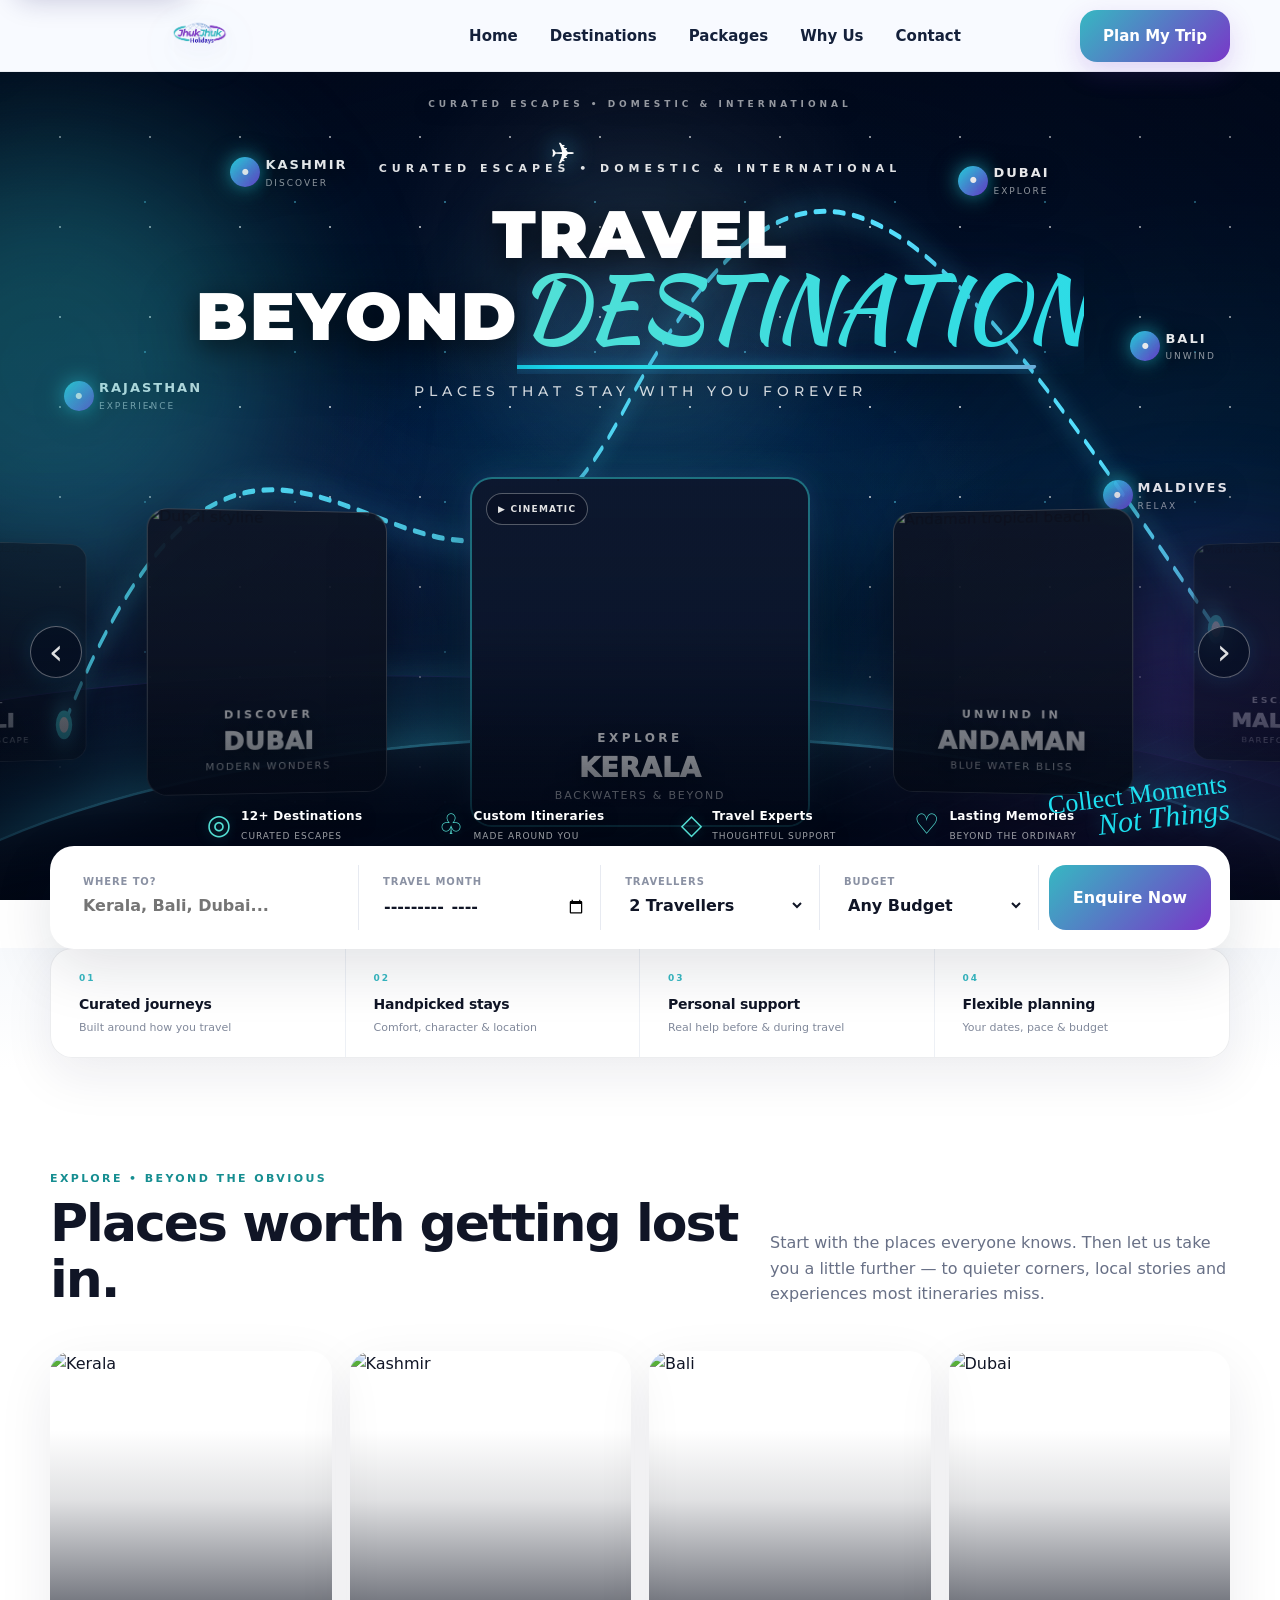
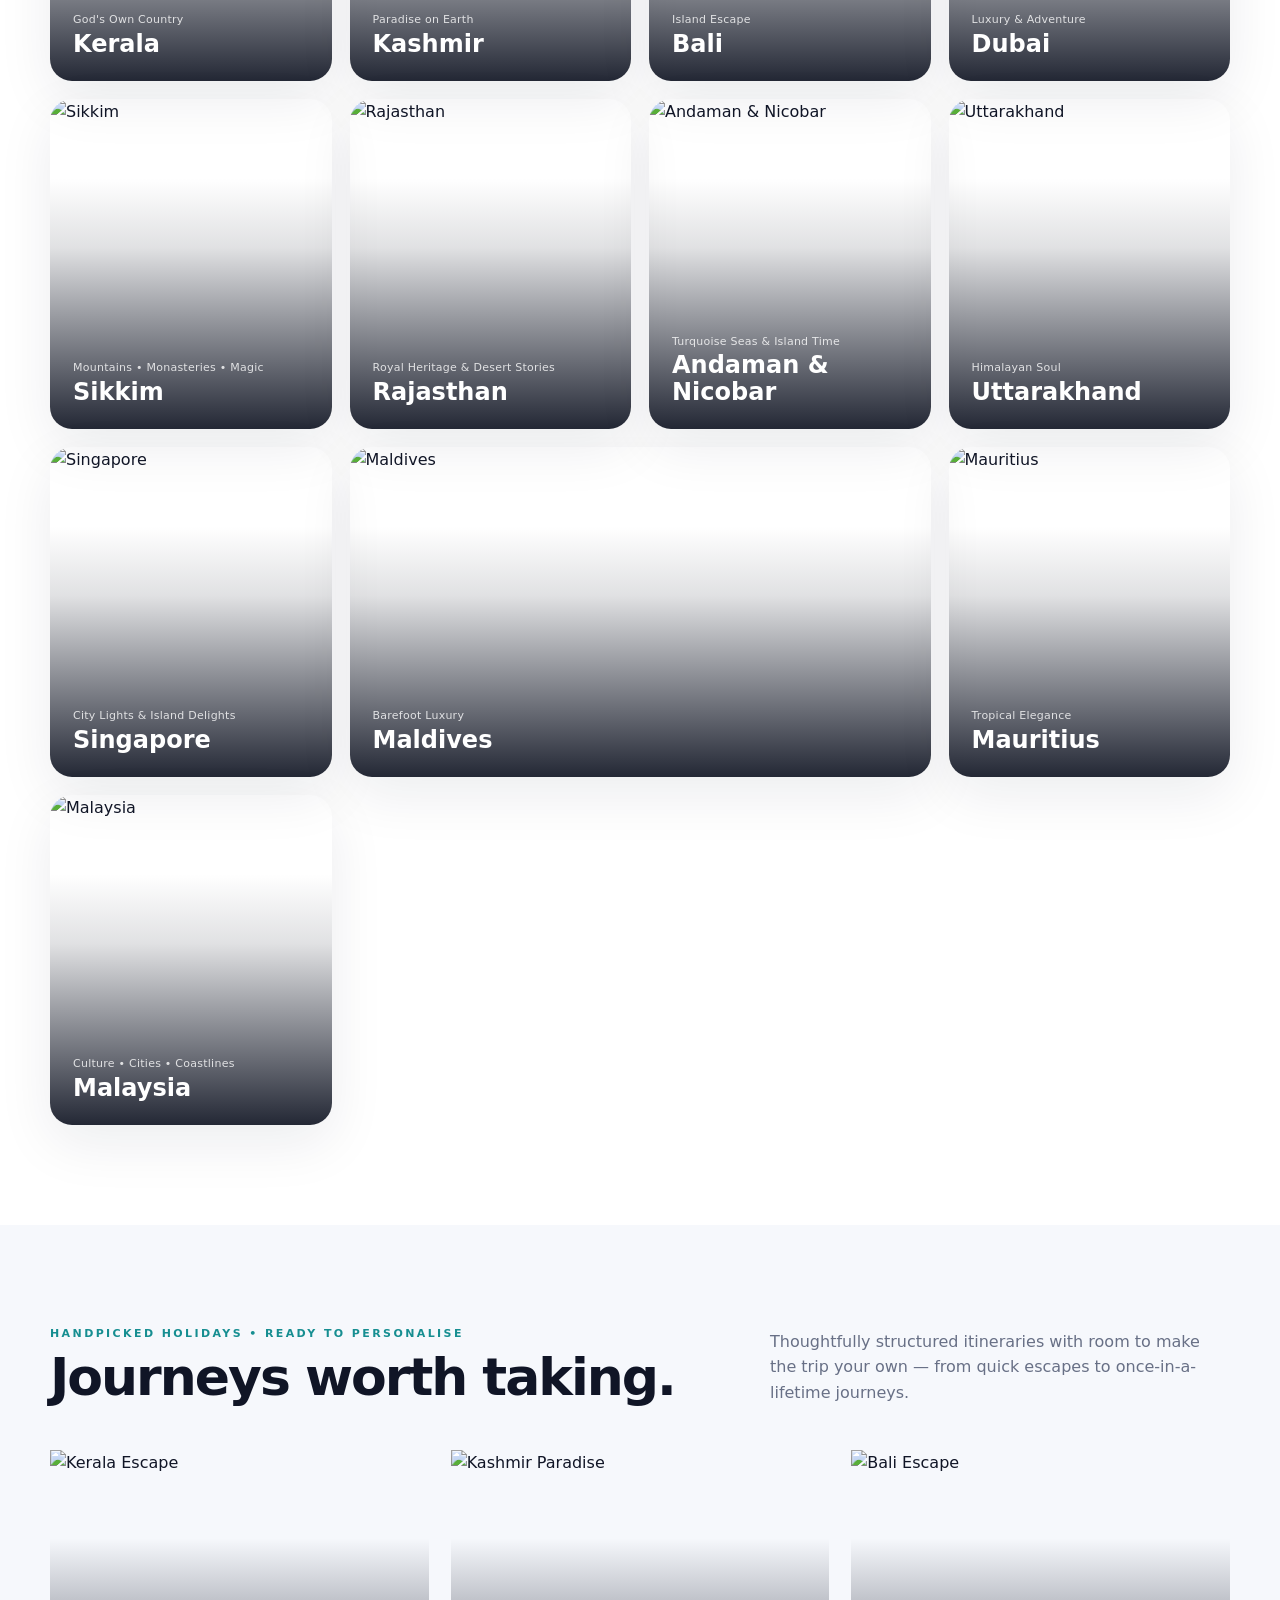
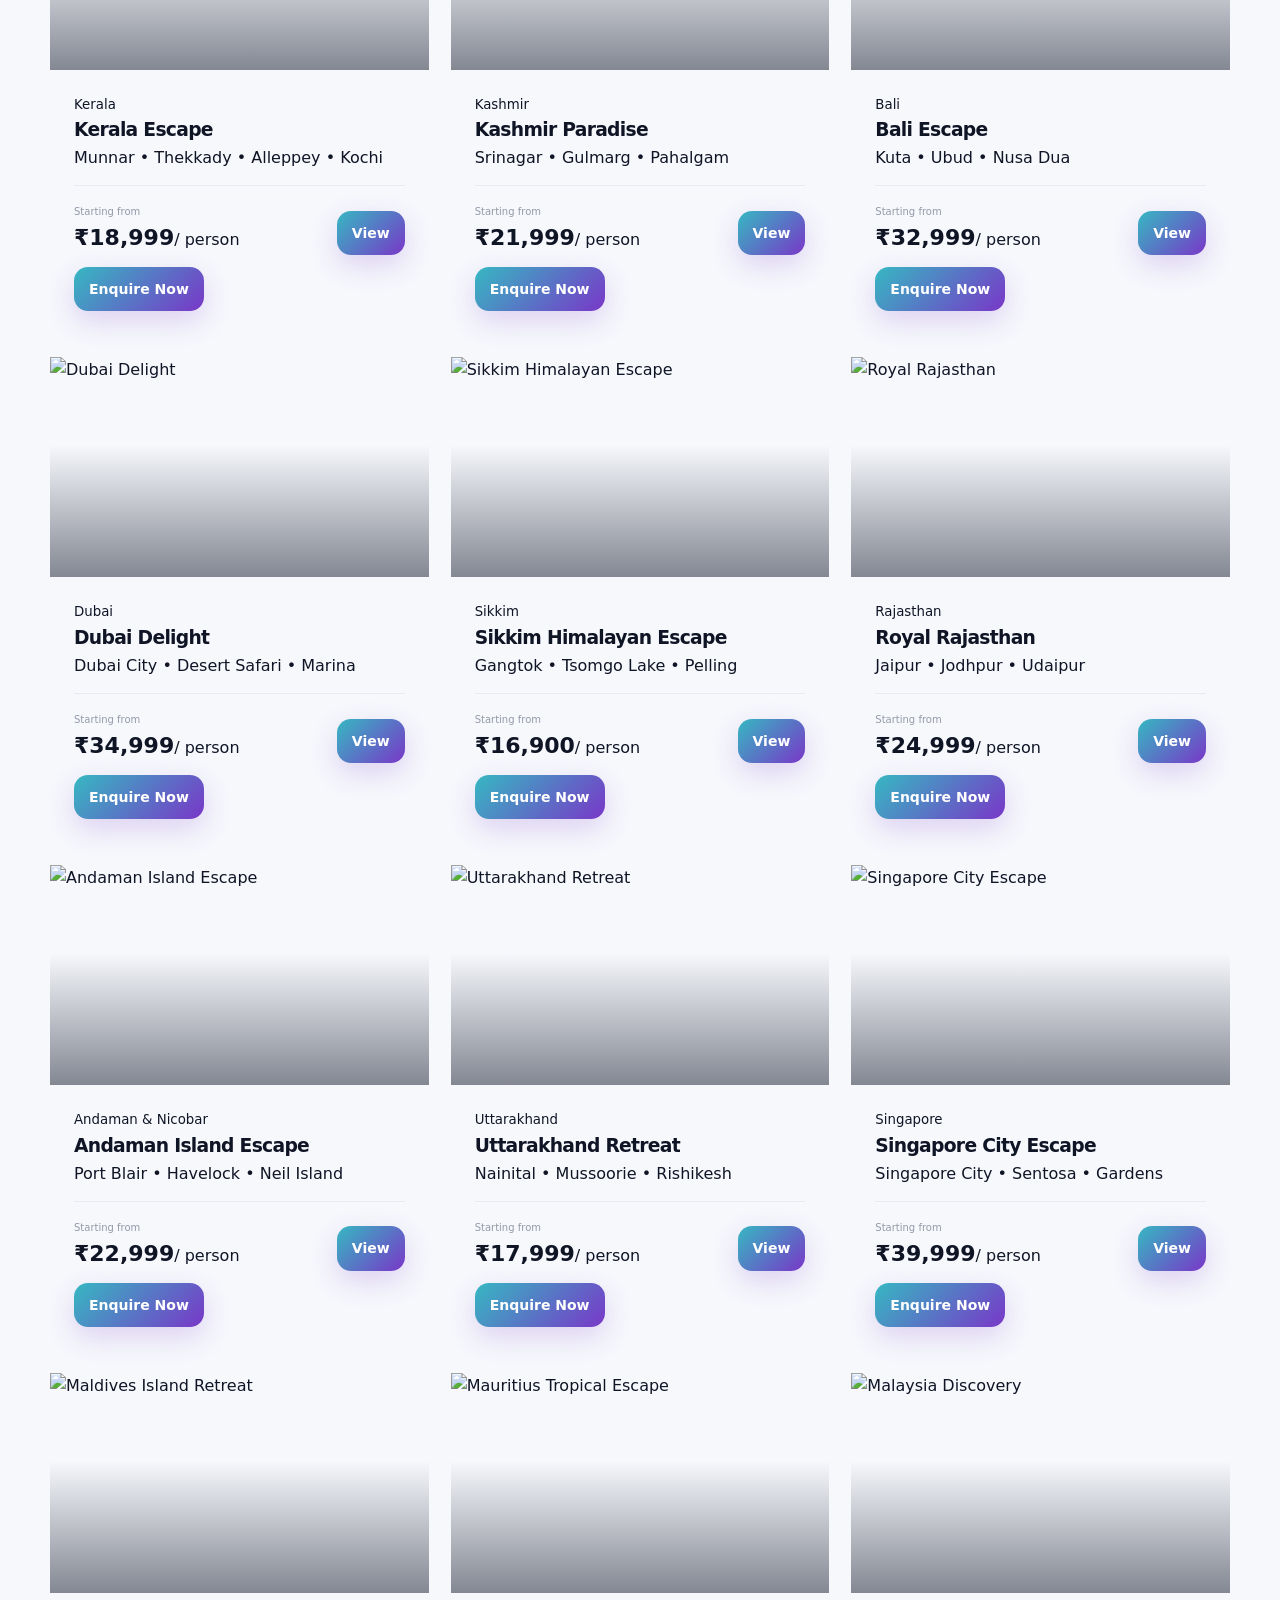
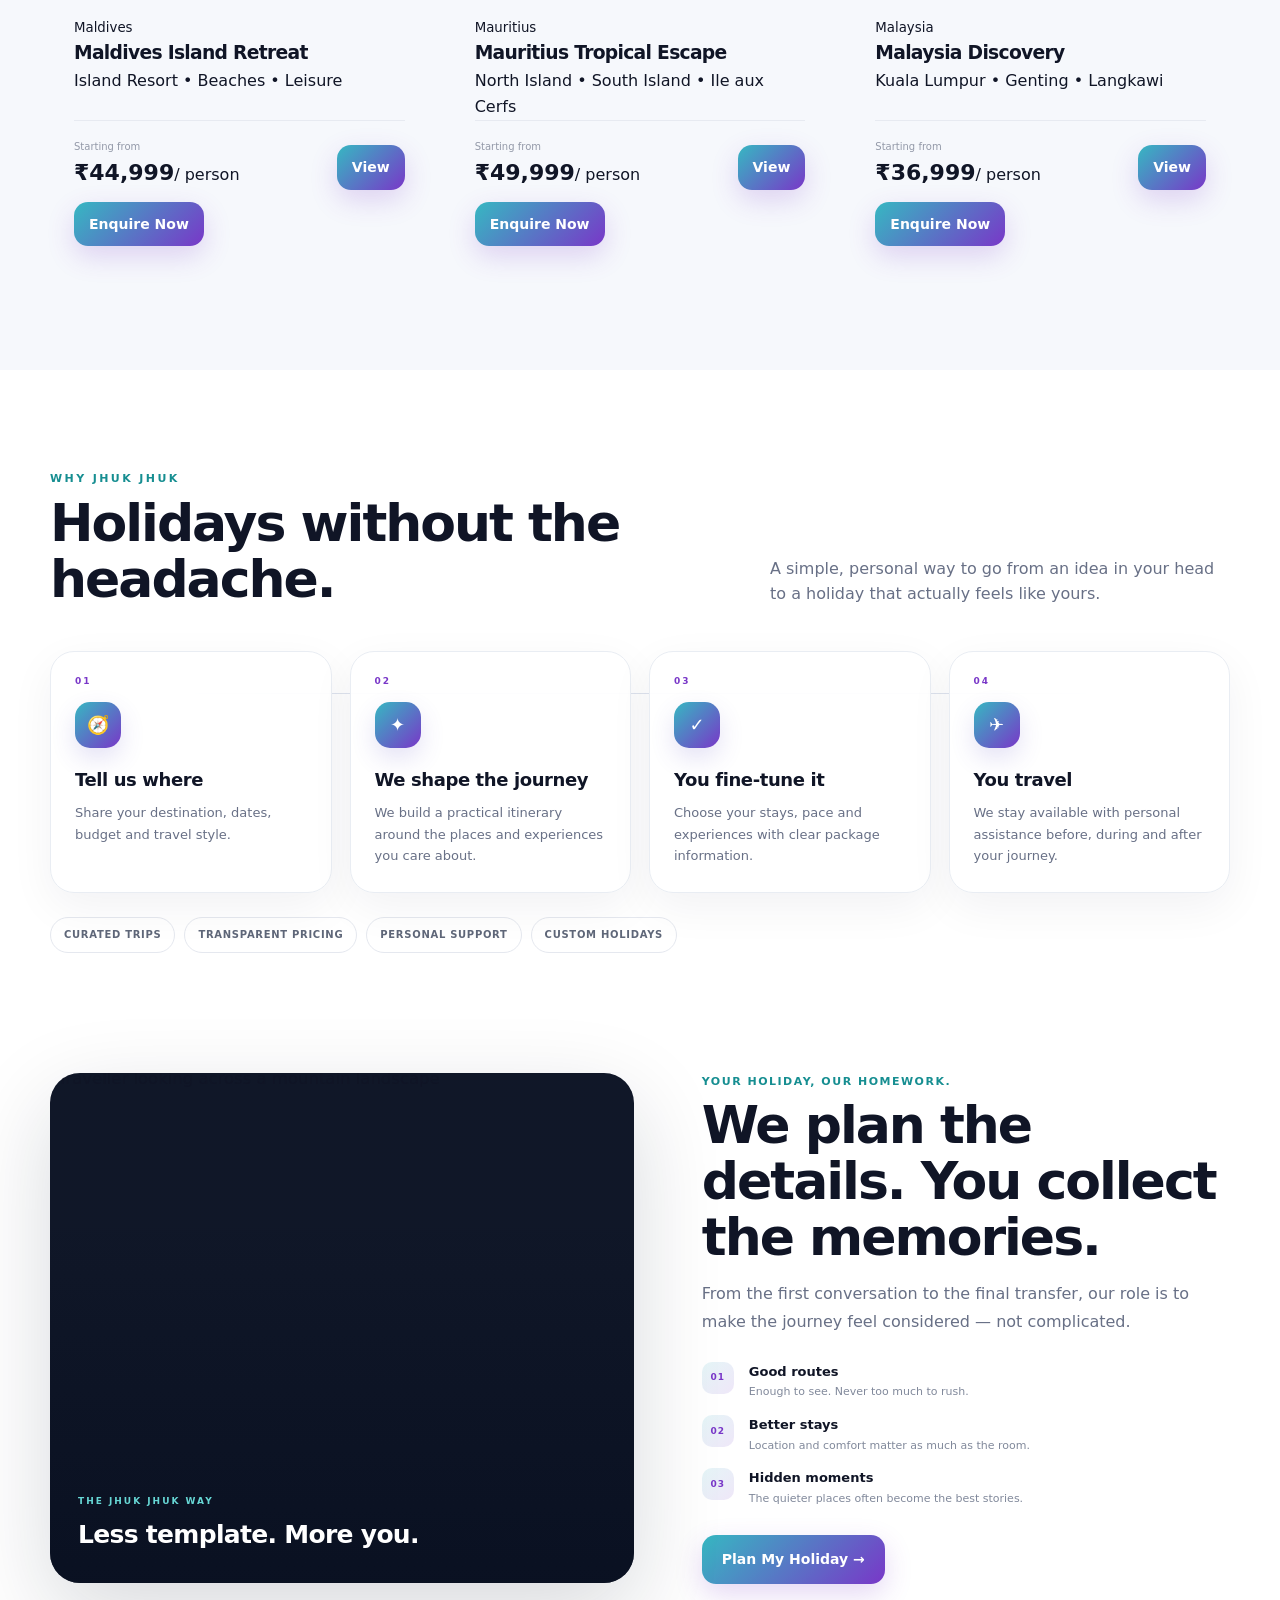
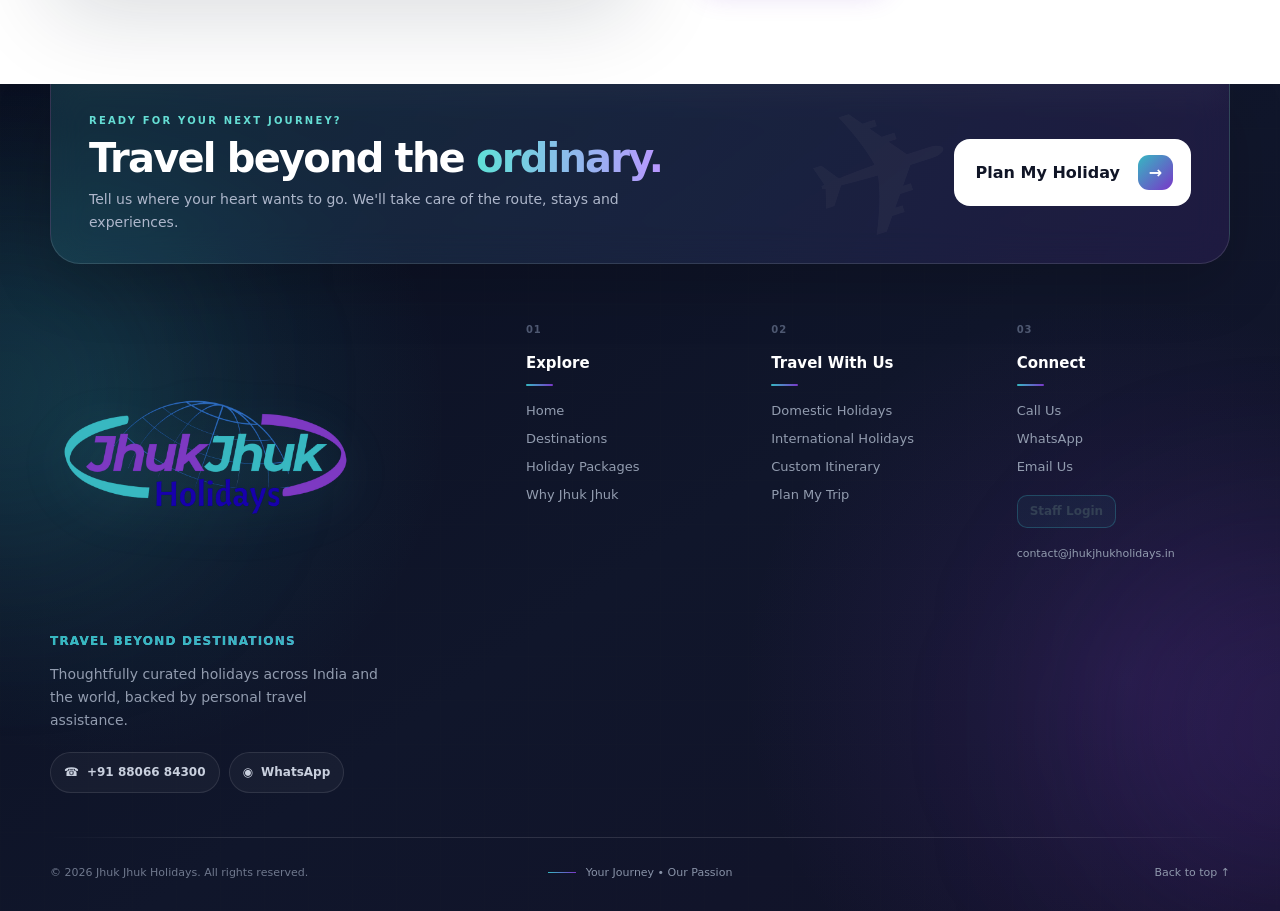
==== commit af3411a6: "Add files via upload" ====
--- a/index.html
+++ b/index.html
@@ -5,15 +5,121 @@
 <meta name="viewport" content="width=device-width, initial-scale=1.0">
 <title>Jhuk Jhuk Holidays | Travel Beyond Destinations</title>
 <meta name="description" content="Jhuk Jhuk Holidays — curated domestic and international holidays, custom itineraries and memorable travel experiences.">
+<meta name="theme-color" content="#17135a">
+<meta name="robots" content="index, follow">
+<link rel="canonical" href="https://jhukjhukholidays.in/">
+<link rel="manifest" href="manifest.webmanifest">
+<link rel="apple-touch-icon" href="assets/images/jhuk-jhuk-logo.png">
+<meta property="og:type" content="website">
+<meta property="og:title" content="Jhuk Jhuk Holidays | Travel Beyond Destinations">
+<meta property="og:description" content="Curated holidays, custom itineraries and thoughtfully planned journeys across India and the world.">
+<meta property="og:url" content="https://jhukjhukholidays.in/">
+<meta property="og:image" content="assets/images/jhuk-jhuk-logo.png">
+<script type="application/ld+json">
+{
+  "@context":"https://schema.org",
+  "@type":"TravelAgency",
+  "name":"Jhuk Jhuk Holidays",
+  "url":"https://jhukjhukholidays.in/",
+  "telephone":"+91 88066 84300",
+  "description":"Curated domestic and international holidays, custom itineraries and travel assistance.",
+  "areaServed":"IN",
+  "priceRange":"₹₹"
+}
+</script>
 <link rel="stylesheet" href="assets/css/style.css">
 </head>
 <body class="locked">
-<div class="brand-intro" id="brandIntro"><div class="glow g1"></div><div class="glow g2"></div><div class="intro-content"><div class="intro-logo-wrap"><div class="intro-ring"></div><img class="intro-logo" src="assets/images/jhuk-jhuk-logo.png" alt="Jhuk Jhuk Holidays"></div><div class="intro-tagline"><span>Travel</span><span>Beyond</span><span class="gradient-text">Destinations</span></div><div class="intro-sub">Your Journey • Our Passion</div><div class="loader"><span></span></div></div></div>
-<header class="navbar"><div class="container nav-inner"><a href="#home" class="company-logo"><img src="assets/images/jhuk-jhuk-logo.png" alt="Jhuk Jhuk Holidays"></a><ul class="nav-links" id="navLinks"><li><a href="#home">Home</a></li><li><a href="#destinations">Destinations</a></li><li><a href="#packages">Packages</a></li><li><a href="#why">Why Us</a></li><li><a href="#contact">Contact</a></li></ul><div class="nav-actions"><button class="btn btn-primary" id="planTrip">Plan My Trip</button><button class="menu" id="menuBtn" aria-label="Open menu">☰</button></div></div></header>
-<main>
-<section class="hero" id="home"><div class="container"><div class="hero-content"><div class="badge">✨ Your Journey. Our Passion.</div><h1>Travel Beyond <span>Destinations.</span></h1><p>Curated holidays, unforgettable journeys and thoughtfully planned experiences across India and around the world.</p><div class="hero-buttons"><a href="#packages" class="btn btn-primary">Explore Packages</a><button class="btn btn-white" id="customTrip">Create Custom Trip</button></div></div></div></section>
-<div class="search-wrap" id="planner"><div class="container"><form class="search-panel" id="holidaySearch"><div class="field"><label>Where to?</label><input id="destination" placeholder="Kerala, Bali, Dubai..." required></div><div class="field"><label>Travel Month</label><input type="month"></div><div class="field"><label>Travellers</label><select id="travellers"><option>2 Travellers</option><option>3 Travellers</option><option>4 Travellers</option><option>5+ Travellers</option></select></div><div class="field"><label>Budget</label><select><option>Any Budget</option><option>Under ₹20,000</option><option>₹20,000 – ₹40,000</option><option>₹40,000 – ₹75,000</option><option>₹75,000+</option></select></div><button class="search-btn">Enquire Now</button></form></div></div>
-<section class="section" id="destinations"><div class="container"><div class="section-head"><div><span class="eyebrow">Explore</span><h2 class="title">Destinations worth getting lost in.</h2></div><p class="lead">From peaceful mountains to tropical beaches, discover journeys designed around the way you actually want to travel.</p></div><div class="destination-grid">
+<a class="skip-link" href="#main-content">Skip to content</a>
+<div class="brand-intro" id="brandIntro" aria-label="Jhuk Jhuk Holidays introduction">
+  <div class="intro-collage" aria-hidden="true">
+    <div class="intro-photo intro-photo-kashmir"></div>
+    <div class="intro-photo intro-photo-maldives"></div>
+    <div class="intro-photo intro-photo-bali"></div>
+    <div class="intro-photo intro-photo-rajasthan"></div>
+    <div class="intro-photo intro-photo-dubai"></div>
+  </div>
+  <div class="intro-vignette"></div><div class="intro-stars"></div><div class="intro-grid"></div>
+  <div class="intro-globe" aria-hidden="true"><span></span><span></span><span></span><span></span></div>
+  <div class="intro-route" aria-hidden="true"><svg viewBox="0 0 1100 430" preserveAspectRatio="none"><path class="route-path" d="M55 315 C220 75 365 360 515 185 S790 65 1035 265"/><circle class="route-dot" cx="55" cy="315" r="6"/><circle class="route-dot route-dot-2" cx="1035" cy="265" r="6"/></svg></div>
+  <div class="intro-plane" aria-hidden="true">✈</div>
+  <div class="intro-location intro-loc-1"><b>01</b><span>KASHMIR</span><small>DISCOVER</small></div>
+  <div class="intro-location intro-loc-2"><b>02</b><span>MALDIVES</span><small>RELAX</small></div>
+  <div class="intro-location intro-loc-3"><b>03</b><span>BALI</span><small>UNWIND</small></div>
+  <div class="intro-location intro-loc-4"><b>04</b><span>RAJASTHAN</span><small>EXPERIENCE</small></div>
+  <button class="intro-skip" id="introSkip" type="button">SKIP INTRO <span>→</span></button>
+  <div class="intro-content">
+    <div class="intro-overline"><span></span> THE JOURNEY STARTS HERE <span></span></div>
+    <div class="intro-logo-wrap"><div class="intro-ring"></div><div class="intro-ring intro-ring-2"></div><div class="intro-logo-halo"></div><img class="intro-logo" src="assets/images/jhuk-jhuk-logo-exact.png" alt="Jhuk Jhuk Holidays"></div>
+    <div class="intro-tagline"><span class="gradient-text">Travel Beyond Destinations</span></div>
+    <div class="intro-sub">Curated escapes • thoughtful details • unforgettable moments</div>
+    <div class="intro-progress"><div class="intro-progress-track"><span></span></div><b>LET'S EXPLORE&nbsp; →</b></div>
+  </div>
+  <div class="intro-footer"><span>DOMESTIC</span><i></i><span>INTERNATIONAL</span><i></i><span>MADE FOR YOU</span></div>
+</div>
+<header class="navbar"><div class="container nav-inner"><a href="#home" class="company-logo"><img src="assets/images/jhuk-jhuk-logo.png" alt="Jhuk Jhuk Holidays"></a><ul class="nav-links" id="navLinks"><li><a href="#home">Home</a></li><li><a href="#destinations">Destinations</a></li><li><a href="#packages">Packages</a></li><li><a href="#why">Why Us</a></li><li><a href="#contact">Contact</a></li></ul><div class="nav-actions"><button class="btn btn-primary" id="planTrip">Plan My Trip</button><button class="menu" id="menuBtn" aria-label="Open menu" aria-expanded="false" aria-controls="navLinks">☰</button></div></div></header>
+<main id="main-content">
+<section class="hero hero-poster-stage" id="home" aria-label="Featured travel destinations">
+<div class="hero-poster-backdrop">
+  <div class="hero-cinematic-bg" aria-hidden="true">
+    <div class="hero-cinematic-photo hero-cinematic-kashmir"></div>
+    <div class="hero-cinematic-photo hero-cinematic-rajasthan"></div>
+    <div class="hero-cinematic-photo hero-cinematic-dubai"></div>
+    <div class="hero-cinematic-photo hero-cinematic-bali"></div>
+    <div class="hero-cinematic-photo hero-cinematic-maldives"></div>
+    <div class="hero-cinematic-stars"></div>
+    <div class="hero-cinematic-earth"></div>
+    <div class="hero-cinematic-route"><svg viewBox="0 0 1400 520" preserveAspectRatio="none"><path d="M70 410 C300 80 470 440 680 215 S1010 80 1330 350"></path><circle cx="70" cy="410" r="7"></circle><circle cx="1330" cy="350" r="7"></circle></svg></div>
+    <div class="hero-cinematic-plane">✈</div>
+    <div class="hero-cinematic-marker hero-marker-kashmir"><b>●</b><span>KASHMIR</span><small>DISCOVER</small></div>
+    <div class="hero-cinematic-marker hero-marker-rajasthan"><b>●</b><span>RAJASTHAN</span><small>EXPERIENCE</small></div>
+    <div class="hero-cinematic-marker hero-marker-dubai"><b>●</b><span>DUBAI</span><small>EXPLORE</small></div>
+    <div class="hero-cinematic-marker hero-marker-bali"><b>●</b><span>BALI</span><small>UNWIND</small></div>
+    <div class="hero-cinematic-marker hero-marker-maldives"><b>●</b><span>MALDIVES</span><small>RELAX</small></div>
+  </div>
+  <div class="poster-glow poster-glow-one"></div><div class="poster-glow poster-glow-two"></div>
+  <div class="poster-carousel" id="posterCarousel" tabindex="0" aria-label="Featured destination video carousel">
+    <article class="poster-card" data-index="0" data-video="https://assets.mixkit.co/videos/preview/mixkit-landscape-of-the-snowy-mountain-with-a-lake-4732-large.mp4"><video class="poster-media" muted playsinline autoplay preload="metadata" poster="https://images.unsplash.com/photo-1595815771614-ade9d652a65d?auto=format&fit=crop&w=2000&q=92" aria-hidden="true"><source src="https://assets.mixkit.co/videos/preview/mixkit-landscape-of-the-snowy-mountain-with-a-lake-4732-large.mp4" type="video/mp4"></video><img class="poster-fallback" src="https://images.unsplash.com/photo-1595815771614-ade9d652a65d?auto=format&fit=crop&w=2000&q=92" alt="Kashmir mountains and lake"><div class="poster-shade"></div><div class="poster-copy"><small>DISCOVER</small><strong>KASHMIR</strong><span>Paradise on Earth</span></div><span class="poster-video-badge">▶ CINEMATIC</span></article>
+    <article class="poster-card" data-index="1" data-video="https://assets.mixkit.co/videos/preview/mixkit-tropical-island-landscape-view-4692-large.mp4"><video class="poster-media" muted playsinline autoplay preload="metadata" poster="https://images.unsplash.com/photo-1602216056096-3b40cc0c9944?auto=format&fit=crop&w=2000&q=92" aria-hidden="true"><source src="https://assets.mixkit.co/videos/preview/mixkit-tropical-island-landscape-view-4692-large.mp4" type="video/mp4"></video><img class="poster-fallback" src="https://images.unsplash.com/photo-1602216056096-3b40cc0c9944?auto=format&fit=crop&w=2000&q=92" alt="Kerala tropical backwaters"><div class="poster-shade"></div><div class="poster-copy"><small>EXPLORE</small><strong>KERALA</strong><span>Backwaters & Beyond</span></div><span class="poster-video-badge">▶ CINEMATIC</span></article>
+    <article class="poster-card" data-index="2" data-video="https://assets.mixkit.co/videos/preview/mixkit-white-sand-beach-and-palm-trees-1564-large.mp4"><video class="poster-media" muted playsinline autoplay preload="metadata" poster="https://images.unsplash.com/photo-1514282401047-d79a71a590e8?auto=format&fit=crop&w=2000&q=92" aria-hidden="true"><source src="https://assets.mixkit.co/videos/preview/mixkit-white-sand-beach-and-palm-trees-1564-large.mp4" type="video/mp4"></video><img class="poster-fallback" src="https://images.unsplash.com/photo-1514282401047-d79a71a590e8?auto=format&fit=crop&w=2000&q=92" alt="Maldives tropical resort"><div class="poster-shade"></div><div class="poster-copy"><small>ESCAPE TO</small><strong>MALDIVES</strong><span>Barefoot Luxury</span></div><span class="poster-video-badge">▶ CINEMATIC</span></article>
+    <article class="poster-card" data-index="3" data-video="https://assets.mixkit.co/videos/preview/mixkit-aerial-view-of-a-coastline-at-sunset-4135-large.mp4"><video class="poster-media" muted playsinline autoplay preload="metadata" poster="https://images.unsplash.com/photo-1599661046289-e31897846e41?auto=format&fit=crop&w=2000&q=92" aria-hidden="true"><source src="https://assets.mixkit.co/videos/preview/mixkit-aerial-view-of-a-coastline-at-sunset-4135-large.mp4" type="video/mp4"></video><img class="poster-fallback" src="https://images.unsplash.com/photo-1599661046289-e31897846e41?auto=format&fit=crop&w=2000&q=92" alt="Rajasthan palace"><div class="poster-shade"></div><div class="poster-copy"><small>EXPERIENCE</small><strong>RAJASTHAN</strong><span>Royal Heritage</span></div><span class="poster-video-badge">▶ CINEMATIC</span></article>
+    <article class="poster-card" data-index="4" data-video="https://assets.mixkit.co/videos/preview/mixkit-daytime-city-traffic-aerial-view-56-large.mp4"><video class="poster-media" muted playsinline autoplay preload="metadata" poster="https://images.unsplash.com/photo-1512453979798-5ea266f8880c?auto=format&fit=crop&w=2000&q=92" aria-hidden="true"><source src="https://assets.mixkit.co/videos/preview/mixkit-daytime-city-traffic-aerial-view-56-large.mp4" type="video/mp4"></video><img class="poster-fallback" src="https://images.unsplash.com/photo-1512453979798-5ea266f8880c?auto=format&fit=crop&w=2000&q=92" alt="Dubai skyline"><div class="poster-shade"></div><div class="poster-copy"><small>DISCOVER</small><strong>DUBAI</strong><span>Modern Wonders</span></div><span class="poster-video-badge">▶ CINEMATIC</span></article>
+    <article class="poster-card" data-index="5" data-video="https://assets.mixkit.co/videos/preview/mixkit-tropical-island-landscape-view-4692-large.mp4"><video class="poster-media" muted playsinline autoplay preload="metadata" poster="https://images.unsplash.com/photo-1537996194471-e657df975ab4?auto=format&fit=crop&w=2000&q=92" aria-hidden="true"><source src="https://assets.mixkit.co/videos/preview/mixkit-tropical-island-landscape-view-4692-large.mp4" type="video/mp4"></video><img class="poster-fallback" src="https://images.unsplash.com/photo-1537996194471-e657df975ab4?auto=format&fit=crop&w=2000&q=92" alt="Bali tropical landscape"><div class="poster-shade"></div><div class="poster-copy"><small>FEEL</small><strong>BALI</strong><span>Island Escape</span></div><span class="poster-video-badge">▶ CINEMATIC</span></article>
+    <article class="poster-card" data-index="6" data-video="https://assets.mixkit.co/videos/preview/mixkit-white-sand-beach-and-palm-trees-1564-large.mp4"><video class="poster-media" muted playsinline autoplay preload="metadata" poster="https://images.unsplash.com/photo-1507525428034-b723cf961d3e?auto=format&fit=crop&w=2000&q=92" aria-hidden="true"><source src="https://assets.mixkit.co/videos/preview/mixkit-white-sand-beach-and-palm-trees-1564-large.mp4" type="video/mp4"></video><img class="poster-fallback" src="https://images.unsplash.com/photo-1507525428034-b723cf961d3e?auto=format&fit=crop&w=2000&q=92" alt="Andaman tropical beach"><div class="poster-shade"></div><div class="poster-copy"><small>UNWIND IN</small><strong>ANDAMAN</strong><span>Blue Water Bliss</span></div><span class="poster-video-badge">▶ CINEMATIC</span></article>
+  </div>
+  <button class="poster-arrow poster-prev" id="posterPrev" type="button" aria-label="Previous featured destination">‹</button>
+  <button class="poster-arrow poster-next" id="posterNext" type="button" aria-label="Next featured destination">›</button>
+</div>
+<div class="hero-poster-overlay"></div>
+<div class="container hero-container"><div class="hero-content">
+  <div class="badge hero-brand-tagline"><span class="tagline-mark">✦</span> Travel Beyond Destinations <span class="tagline-mark">✦</span></div>
+  <div class="hero-kicker">CURATED ESCAPES • DOMESTIC & INTERNATIONAL</div>
+  <h1 class="hero-destinations-title"><span class="hero-title-top">TRAVEL BEYOND</span><span class="hero-script gradient-text">DESTINATION</span></h1>
+  <p>Curated holidays, unforgettable journeys and thoughtfully planned experiences across India and around the world.</p>
+  <div class="hero-buttons"><a href="#packages" class="btn btn-primary">Explore Packages</a><button class="btn btn-white" id="customTrip">Create Custom Trip</button></div>
+</div></div>
+<div class="poster-controls" aria-label="Featured destination controls"><div class="poster-dots" id="posterDots"></div><button type="button" class="poster-pause" id="posterPause" aria-label="Pause destination animation" aria-pressed="false">Ⅱ</button></div>
+<div class="hero-benefits" aria-label="Why travel with Jhuk Jhuk Holidays">
+  <div><b>◎</b><span><strong>12+ Destinations</strong><small>Curated escapes</small></span></div>
+  <div><b>♧</b><span><strong>Custom Itineraries</strong><small>Made around you</small></span></div>
+  <div><b>◇</b><span><strong>Travel Experts</strong><small>Thoughtful support</small></span></div>
+  <div><b>♡</b><span><strong>Lasting Memories</strong><small>Beyond the ordinary</small></span></div>
+</div>
+<div class="hero-scroll-cue"><span>⌄</span><small>SCROLL TO EXPLORE</small></div>
+<div class="hero-collect-note" aria-hidden="true">Collect Moments<br><em>Not Things</em></div>
+</section>
+<div class="search-wrap" id="planner"><div class="container"><form class="search-panel" id="holidaySearch"><div class="field"><label>Where to?</label><input id="destination" name="destination" autocomplete="off" placeholder="Kerala, Bali, Dubai..." aria-label="Travel destination" required></div><div class="field"><label>Travel Month</label><input type="month" id="travelMonth" name="travelMonth" aria-label="Travel month"></div><div class="field"><label>Travellers</label><select id="travellers" name="travellers" aria-label="Number of travellers"><option>2 Travellers</option><option>3 Travellers</option><option>4 Travellers</option><option>5+ Travellers</option></select></div><div class="field"><label>Budget</label><select id="budget" name="budget" aria-label="Travel budget"><option>Any Budget</option><option>Under ₹20,000</option><option>₹20,000 – ₹40,000</option><option>₹40,000 – ₹75,000</option><option>₹75,000+</option></select></div><button class="search-btn">Enquire Now</button></form></div></div>
+
+<div class="travel-promise" aria-label="Jhuk Jhuk Holidays travel promise">
+  <div class="container travel-promise-grid">
+    <div class="promise-item"><span>01</span><strong>Curated journeys</strong><small>Built around how you travel</small></div>
+    <div class="promise-item"><span>02</span><strong>Handpicked stays</strong><small>Comfort, character & location</small></div>
+    <div class="promise-item"><span>03</span><strong>Personal support</strong><small>Real help before & during travel</small></div>
+    <div class="promise-item"><span>04</span><strong>Flexible planning</strong><small>Your dates, pace & budget</small></div>
+  </div>
+</div>
+
+<section class="section" id="destinations"><div class="container"><div class="section-head"><div><span class="eyebrow">Explore • Beyond the obvious</span><h2 class="title">Places worth getting lost in.</h2></div><p class="lead">Start with the places everyone knows. Then let us take you a little further — to quieter corners, local stories and experiences most itineraries miss.</p></div><div class="destination-grid">
 <article class="destination destination-featured" data-place="Kerala">
           <img src="https://images.unsplash.com/photo-1602216056096-3b40cc0c9944?auto=format&fit=crop&w=1200&q=82" alt="Kerala" loading="lazy">
           <div class="destination-shine"></div>
@@ -123,7 +229,7 @@
           </div>
         </article>
 </div></div></section>
-<section class="section light" id="packages"><div class="container"><div class="section-head"><div><span class="eyebrow">Handpicked Holidays</span><h2 class="title">Trending packages.</h2></div><p class="lead">Easy planning, sensible pricing and itineraries designed for memorable holidays.</p></div><div class="package-grid">
+<section class="section light" id="packages"><div class="container"><div class="section-head"><div><span class="eyebrow">Handpicked Holidays • Ready to personalise</span><h2 class="title">Journeys worth taking.</h2></div><p class="lead">Thoughtfully structured itineraries with room to make the trip your own — from quick escapes to once-in-a-lifetime journeys.</p></div><div class="package-grid">
 
 <article class="package-card">
   <div class="package-image">
@@ -318,7 +424,26 @@
   </div>
 </article>
 </div></div></section>
-<section class="section" id="why"><div class="container"><div class="section-head"><div><span class="eyebrow">Why Jhuk Jhuk</span><h2 class="title">Holidays without the headache.</h2></div></div><div class="features"><div class="feature"><div class="feature-icon">🧭</div><h3>Curated Trips</h3><p>Thoughtfully planned itineraries instead of generic copy-paste packages.</p></div><div class="feature"><div class="feature-icon">💰</div><h3>Transparent Pricing</h3><p>Clear package information so you know what you're paying for.</p></div><div class="feature"><div class="feature-icon">🤝</div><h3>Personal Support</h3><p>Real assistance before, during and after your journey.</p></div><div class="feature"><div class="feature-icon">✨</div><h3>Custom Holidays</h3><p>Your dates, budget and travel style — built around you.</p></div></div></div></section>
+<section class="section why-upgrade" id="why"><div class="container">
+  <div class="section-head"><div><span class="eyebrow">Why Jhuk Jhuk</span><h2 class="title">Holidays without the headache.</h2></div><p class="lead">A simple, personal way to go from an idea in your head to a holiday that actually feels like yours.</p></div>
+  <div class="journey-process">
+    <div class="process-line" aria-hidden="true"></div>
+    <article class="process-step"><span class="process-number">01</span><div class="process-icon">🧭</div><h3>Tell us where</h3><p>Share your destination, dates, budget and travel style.</p></article>
+    <article class="process-step"><span class="process-number">02</span><div class="process-icon">✦</div><h3>We shape the journey</h3><p>We build a practical itinerary around the places and experiences you care about.</p></article>
+    <article class="process-step"><span class="process-number">03</span><div class="process-icon">✓</div><h3>You fine-tune it</h3><p>Choose your stays, pace and experiences with clear package information.</p></article>
+    <article class="process-step"><span class="process-number">04</span><div class="process-icon">✈</div><h3>You travel</h3><p>We stay available with personal assistance before, during and after your journey.</p></article>
+  </div>
+  <div class="why-pillars">
+    <span>Curated Trips</span><span>Transparent Pricing</span><span>Personal Support</span><span>Custom Holidays</span>
+  </div>
+</div></section>
+
+<section class="section travel-planning-story" aria-labelledby="planningStoryTitle">
+  <div class="container story-grid">
+    <div class="story-image"><img src="https://images.unsplash.com/photo-1500534623283-312aade485b7?auto=format&fit=crop&w=1500&q=88" alt="Traveller looking across a mountain landscape" loading="lazy"><div class="story-image-caption"><span>THE JHUK JHUK WAY</span><strong>Less template. More you.</strong></div></div>
+    <div class="story-copy"><span class="eyebrow">Your holiday, our homework.</span><h2 class="title" id="planningStoryTitle">We plan the details. You collect the memories.</h2><p>From the first conversation to the final transfer, our role is to make the journey feel considered — not complicated.</p><div class="story-points"><div><b>01</b><span><strong>Good routes</strong><small>Enough to see. Never too much to rush.</small></span></div><div><b>02</b><span><strong>Better stays</strong><small>Location and comfort matter as much as the room.</small></span></div><div><b>03</b><span><strong>Hidden moments</strong><small>The quieter places often become the best stories.</small></span></div></div><button class="btn btn-primary" id="storyPlanBtn" type="button">Plan My Holiday →</button></div>
+  </div>
+</section>
 
 </main>
 
@@ -380,6 +505,7 @@
           <a href="tel:+918806684300">Call Us</a>
           <a href="https://wa.me/918806684300" target="_blank" rel="noopener noreferrer">WhatsApp</a>
           <a href="mailto:contact@jhukjhukholidays.in">Email Us</a>
+          <a href="login.html" class="staff-login-link">Staff Login</a>
           <span class="footer-email">contact@jhukjhukholidays.in</span>
         </div>
       </div>
@@ -404,7 +530,7 @@
 
 
 <div class="destination-modal" id="destinationModal" aria-hidden="true">
-  <div class="destination-modal-shell" role="dialog" aria-modal="true" aria-labelledby="destinationModalTitle">
+  <div class="destination-modal-shell" role="dialog" aria-modal="true" aria-labelledby="destinationModalTitle" aria-describedby="destinationModalDescription">
     <button type="button" class="destination-modal-close" id="destinationModalClose" aria-label="Close">×</button>
 
     <div class="destination-gallery">
@@ -416,6 +542,18 @@
         <img id="destinationImageThree" src="" alt="">
       </div>
     </div>
+
+    <section class="hidden-gems-panel" aria-labelledby="hiddenGemsTitle">
+      <div class="hidden-gems-hero" id="hiddenGemsHero">
+        <div class="hidden-gems-hero-overlay"></div>
+        <div class="hidden-gems-hero-copy">
+          <span class="hidden-gems-kicker">BEYOND THE ITINERARY</span>
+          <h3 id="hiddenGemsTitle">Hidden places worth discovering.</h3>
+          <p id="hiddenGemsIntro">Go beyond the postcard. Discover the quieter corners that can turn a good holiday into a story.</p>
+        </div>
+      </div>
+      <div class="hidden-gems-grid" id="hiddenGemsGrid"></div>
+    </section>
 
     <div class="destination-modal-content">
       <div class="destination-modal-copy">
@@ -437,12 +575,46 @@
   </div>
 </div>
 
+<div class="hidden-gem-detail-modal" id="hiddenGemDetailModal" aria-hidden="true">
+  <div class="hidden-gem-detail-shell" role="dialog" aria-modal="true" aria-labelledby="hiddenGemDetailTitle">
+    <button type="button" class="hidden-gem-detail-close" id="hiddenGemDetailClose" aria-label="Close hidden place details">×</button>
+    <button type="button" class="hidden-gem-detail-nav prev" id="hiddenGemPrev" aria-label="Previous hidden place">‹</button>
+    <button type="button" class="hidden-gem-detail-nav next" id="hiddenGemNext" aria-label="Next hidden place">›</button>
+    <div class="hidden-gem-detail-hero">
+      <img id="hiddenGemDetailHeroImage" src="" alt="">
+      <div class="hidden-gem-detail-hero-shade"></div>
+      <div class="hidden-gem-detail-hero-copy">
+        <span id="hiddenGemDetailKicker">HIDDEN DISCOVERY</span>
+        <h2 id="hiddenGemDetailTitle"></h2>
+        <p id="hiddenGemDetailLocation"></p>
+      </div>
+      <div class="hidden-gem-detail-counter"><b id="hiddenGemDetailCurrent">01</b><span>/</span><span id="hiddenGemDetailTotal">04</span></div>
+    </div>
+    <div class="hidden-gem-detail-body">
+      <div class="hidden-gem-detail-copy">
+        <span class="hidden-gem-detail-label">THE STORY BEYOND THE ITINERARY</span>
+        <p id="hiddenGemDetailDescription"></p>
+      </div>
+      <div class="hidden-gem-detail-gallery" id="hiddenGemDetailGallery"></div>
+      <div class="hidden-gem-detail-footer">
+        <div><small>JHUK JHUK HOLIDAYS</small><strong>Want this hidden gem in your itinerary?</strong></div>
+        <button type="button" class="btn btn-primary" id="hiddenGemDetailPlanBtn">Plan This Experience →</button>
+      </div>
+    </div>
+  </div>
+</div>
+
 <div id="travelContactModal" class="travel-contact-modal" aria-hidden="true">
   <div class="travel-contact-box" role="dialog" aria-modal="true" aria-labelledby="travelContactTitle">
     <button type="button" class="travel-contact-x" id="travelContactClose" aria-label="Close">×</button>
     <img class="popup-brand-logo" src="assets/images/jhuk-jhuk-logo.png" alt="Jhuk Jhuk Holidays">
     <h3 id="travelContactTitle">Talk to a Travel Expert</h3>
     <p>Connect with Jhuk Jhuk Holidays on call or WhatsApp.</p>
+    <div class="travel-enquiry-summary" id="travelEnquirySummary" aria-live="polite">
+      <span class="summary-label">Enquiry details</span>
+      <strong id="travelEnquiryDestination">Flexible trip planning</strong>
+      <small id="travelEnquiryMeta">We’ll help you shape the right itinerary.</small>
+    </div>
 
     <a class="travel-action travel-call" href="tel:+918806684300">
       <span>📞</span>
--- a/assets/css/style.css
+++ b/assets/css/style.css
@@ -1,15 +1,25 @@
+@import url('https://fonts.googleapis.com/css2?family=Kaushan+Script&family=Montserrat:wght@600;700;800;900&display=swap');
 *{box-sizing:border-box;margin:0;padding:0}
 :root{--teal:#36b8c2;--purple:#7937c8;--ink:#101526;--muted:#687086;--light:#f6f8fc;--white:#fff;--line:#e7eaf1;--shadow:0 20px 60px rgba(19,25,49,.12);--r:24px}
 html{scroll-behavior:smooth}body{font-family:Inter,Poppins,system-ui,-apple-system,"Segoe UI",sans-serif;color:var(--ink);background:#fff;line-height:1.6}body.locked{overflow:hidden}
 a{text-decoration:none;color:inherit}button,input,select{font:inherit}button{cursor:pointer}img{display:block;max-width:100%}.container{width:min(1180px,calc(100% - 40px));margin:auto}
-.brand-intro{position:fixed;inset:0;z-index:99999;display:grid;place-items:center;overflow:hidden;background:radial-gradient(circle at 25% 25%,rgba(54,184,194,.13),transparent 34%),radial-gradient(circle at 78% 72%,rgba(121,55,200,.13),transparent 35%),#fff;transition:opacity .8s ease,visibility .8s ease,transform .8s ease}
-.brand-intro.done{opacity:0;visibility:hidden;transform:scale(1.04);pointer-events:none}.intro-content{position:relative;z-index:3;width:min(700px,90vw);text-align:center;display:flex;align-items:center;flex-direction:column}
-.intro-logo-wrap{position:relative;width:min(500px,82vw);opacity:0;transform:scale(.72) translateY(20px);animation:logoIn 1.25s cubic-bezier(.16,1,.3,1) .15s forwards}.intro-logo{width:100%;filter:drop-shadow(0 24px 34px rgba(30,50,120,.13))}
-.intro-ring{position:absolute;left:50%;top:50%;width:320px;height:320px;border:1px solid rgba(54,184,194,.22);border-radius:50%;transform:translate(-50%,-50%) scale(.3);animation:ring 1.8s ease-out .35s forwards}.intro-ring:after{content:"";position:absolute;inset:35px;border-radius:50%;border:1px solid rgba(121,55,200,.18)}
-.intro-tagline{margin-top:6px;display:flex;gap:10px;justify-content:center;flex-wrap:wrap;font-size:clamp(24px,3.2vw,39px);font-weight:800;letter-spacing:-1.3px}.intro-tagline span{opacity:0;transform:translateY(20px);animation:wordIn .6s ease forwards}.intro-tagline span:nth-child(1){animation-delay:1.05s}.intro-tagline span:nth-child(2){animation-delay:1.25s}.intro-tagline span:nth-child(3){animation-delay:1.45s}
-.gradient-text{background:linear-gradient(90deg,var(--teal),var(--purple));-webkit-background-clip:text;background-clip:text;color:transparent}.intro-sub{margin-top:12px;font-size:10px;font-weight:800;letter-spacing:3px;color:#8a91a4;text-transform:uppercase;opacity:0;animation:fadeUp .7s ease 1.8s forwards}.loader{margin-top:27px;width:170px;height:3px;background:#edf0f5;border-radius:10px;overflow:hidden;opacity:0;animation:fadeUp .4s ease 1.95s forwards}.loader span{display:block;height:100%;width:0;background:linear-gradient(90deg,var(--teal),var(--purple));animation:load 1.2s ease 2.05s forwards}
-.glow{position:absolute;width:420px;height:420px;border-radius:50%;filter:blur(110px);opacity:.13}.g1{left:-160px;top:-140px;background:var(--teal)}.g2{right:-150px;bottom:-160px;background:var(--purple)}
-@keyframes logoIn{0%{opacity:0;transform:scale(.72) translateY(20px);filter:blur(9px)}70%{opacity:1;transform:scale(1.035);filter:blur(0)}100%{opacity:1;transform:scale(1);filter:blur(0)}}@keyframes ring{0%{opacity:0;transform:translate(-50%,-50%) scale(.3)}40%{opacity:.8}100%{opacity:0;transform:translate(-50%,-50%) scale(1.5)}}@keyframes wordIn{to{opacity:1;transform:none}}@keyframes fadeUp{to{opacity:1;transform:none}}@keyframes load{to{width:100%}}
+.brand-intro{position:fixed;inset:0;z-index:99999;display:grid;place-items:center;overflow:hidden;background:#080b18;color:#fff;transition:opacity .9s cubic-bezier(.65,0,.35,1),visibility .9s,transform .9s cubic-bezier(.65,0,.35,1)}
+.brand-intro:before{content:"";position:absolute;inset:0;background:radial-gradient(circle at 50% 45%,rgba(54,184,194,.11),transparent 28%),radial-gradient(circle at 50% 55%,rgba(121,55,200,.09),transparent 43%),linear-gradient(180deg,#070a15,#0b1020 52%,#080b17);}
+.brand-intro.done{opacity:0;visibility:hidden;transform:scale(1.045);pointer-events:none}.intro-content{position:relative;z-index:8;width:min(720px,92vw);text-align:center;display:flex;align-items:center;flex-direction:column}
+.intro-stars{position:absolute;inset:0;opacity:.65;background-image:radial-gradient(circle,rgba(255,255,255,.7) 0 1px,transparent 1.5px),radial-gradient(circle,rgba(84,224,213,.45) 0 1px,transparent 1.5px);background-size:170px 170px,260px 260px;background-position:20px 40px,90px 120px;animation:starDrift 14s linear infinite}
+.intro-grid{position:absolute;left:-10%;right:-10%;bottom:-25%;height:58%;opacity:.16;background-image:linear-gradient(rgba(84,224,213,.22) 1px,transparent 1px),linear-gradient(90deg,rgba(84,224,213,.22) 1px,transparent 1px);background-size:70px 70px;transform:perspective(520px) rotateX(62deg) scale(1.3);transform-origin:bottom center;mask-image:linear-gradient(to top,black,transparent 85%);-webkit-mask-image:linear-gradient(to top,black,transparent 85%)}
+.intro-orbit{position:absolute;left:50%;top:50%;border:1px solid rgba(84,224,213,.12);border-radius:50%;transform:translate(-50%,-50%) rotate(-16deg);pointer-events:none}.orbit-a{width:min(760px,105vw);height:min(250px,35vw);animation:orbitFloat 7s ease-in-out infinite}.orbit-b{width:min(620px,88vw);height:min(205px,29vw);border-color:rgba(155,116,255,.13);transform:translate(-50%,-50%) rotate(18deg);animation:orbitFloat 9s ease-in-out infinite reverse}.orbit-c{width:min(900px,125vw);height:min(310px,43vw);border-style:dashed;border-color:rgba(255,255,255,.05);transform:translate(-50%,-50%) rotate(-4deg)}
+.intro-route{position:absolute;inset:18% 4% 18%;z-index:2;opacity:.55;pointer-events:none}.intro-route svg{width:100%;height:100%;overflow:visible}.route-path{fill:none;stroke:url(#introGradient);stroke:rgba(84,224,213,.3);stroke-width:1.2;stroke-dasharray:7 11;animation:routeMove 9s linear infinite}.route-dot{fill:#54e0d5;filter:drop-shadow(0 0 7px rgba(84,224,213,.9));animation:dotPulse 2s ease-in-out infinite}.route-dot-2{fill:#a67cff;animation-delay:.8s}
+.intro-destination{position:absolute;z-index:5;font-size:9px;font-weight:900;letter-spacing:2.2px;color:rgba(255,255,255,.42);opacity:0;animation:labelIn .7s ease forwards}.intro-destination span{font-size:7px;color:rgba(84,224,213,.7);margin-left:5px}.intro-d1{left:9%;top:28%;animation-delay:.8s}.intro-d2{right:10%;top:24%;animation-delay:1.15s}.intro-d3{left:13%;bottom:27%;animation-delay:1.5s}.intro-d4{right:12%;bottom:24%;animation-delay:1.85s}
+.intro-skip{position:absolute;right:28px;top:25px;z-index:20;border:1px solid rgba(255,255,255,.15);border-radius:999px;padding:9px 13px;background:rgba(255,255,255,.05);color:rgba(255,255,255,.68);font-size:9px;font-weight:900;letter-spacing:1.5px;backdrop-filter:blur(12px);transition:.25s}.intro-skip span{color:#54e0d5;margin-left:5px}.intro-skip:hover{color:#fff;border-color:rgba(84,224,213,.45);transform:translateY(-2px);background:rgba(84,224,213,.08)}
+.intro-overline{display:flex;align-items:center;gap:11px;font-size:8px;font-weight:900;letter-spacing:3.5px;color:rgba(255,255,255,.48);margin-bottom:17px;opacity:0;animation:fadeUp .7s ease .25s forwards}.intro-overline span{width:32px;height:1px;background:linear-gradient(90deg,transparent,#54e0d5)}.intro-overline span:last-child{background:linear-gradient(90deg,#a67cff,transparent)}
+.intro-logo-wrap{position:relative;width:min(440px,70vw);opacity:0;transform:scale(.64) translateY(18px);animation:logoInDark 1.15s cubic-bezier(.16,1,.3,1) .35s forwards}.intro-logo{width:100%;filter:drop-shadow(0 18px 36px rgba(0,0,0,.32)) drop-shadow(0 0 22px rgba(84,224,213,.08))}.intro-ring{position:absolute;left:50%;top:50%;width:300px;height:300px;border:1px solid rgba(84,224,213,.24);border-radius:50%;transform:translate(-50%,-50%) scale(.2);animation:ringDark 2.2s ease-out .5s forwards}.intro-ring:after{content:"";position:absolute;inset:28px;border-radius:50%;border:1px solid rgba(166,124,255,.18)}.intro-ring-2{width:420px;height:420px;border-color:rgba(255,255,255,.06);animation:ringDark2 2.8s ease-out .75s forwards}
+.intro-tagline{margin-top:2px;display:flex;gap:9px;justify-content:center;flex-wrap:wrap;font-size:clamp(23px,3vw,38px);font-weight:800;letter-spacing:-1.4px}.intro-tagline span{opacity:0;transform:translateY(18px);animation:wordIn .6s ease forwards}.intro-tagline span:nth-child(1){animation-delay:1.15s}.intro-tagline span:nth-child(2){animation-delay:1.32s}.intro-tagline span:nth-child(3){animation-delay:1.49s}.gradient-text{background:linear-gradient(90deg,#54e0d5,#a67cff);-webkit-background-clip:text;background-clip:text;color:transparent}.intro-sub{margin-top:10px;font-size:9px;font-weight:700;letter-spacing:1.7px;color:rgba(255,255,255,.43);text-transform:uppercase;opacity:0;animation:fadeUp .7s ease 1.72s forwards}
+.intro-progress{display:flex;align-items:center;gap:10px;margin-top:25px;opacity:0;animation:fadeUp .5s ease 1.85s forwards}.intro-progress-track{width:150px;height:2px;background:rgba(255,255,255,.09);overflow:hidden;border-radius:10px}.intro-progress-track span{display:block;width:0;height:100%;background:linear-gradient(90deg,#54e0d5,#8d55df);animation:loadDark 1.35s cubic-bezier(.65,0,.35,1) 1.95s forwards}.intro-progress b{font-size:7px;letter-spacing:2px;color:rgba(255,255,255,.35)}
+.intro-footer{position:absolute;z-index:7;left:50%;bottom:27px;transform:translateX(-50%);display:flex;align-items:center;gap:12px;white-space:nowrap;font-size:7px;letter-spacing:2.5px;font-weight:900;color:rgba(255,255,255,.27);opacity:0;animation:fadeUp .7s ease 1.7s forwards}.intro-footer i{width:3px;height:3px;border-radius:50%;background:#54e0d5;opacity:.7}.glow{position:absolute;width:430px;height:430px;border-radius:50%;filter:blur(120px);opacity:.11}.g1{left:-180px;top:-160px;background:#36b8c2}.g2{right:-170px;bottom:-170px;background:#7937c8}
+@keyframes logoInDark{0%{opacity:0;transform:scale(.64) translateY(18px);filter:blur(12px)}70%{opacity:1;transform:scale(1.025);filter:blur(0)}100%{opacity:1;transform:scale(1);filter:blur(0)}}@keyframes ringDark{0%{opacity:0;transform:translate(-50%,-50%) scale(.2)}35%{opacity:.8}100%{opacity:0;transform:translate(-50%,-50%) scale(1.55)}}@keyframes ringDark2{0%{opacity:0;transform:translate(-50%,-50%) scale(.25)}35%{opacity:.55}100%{opacity:0;transform:translate(-50%,-50%) scale(1.25)}}@keyframes wordIn{to{opacity:1;transform:none}}@keyframes fadeUp{from{transform:translateY(10px)}to{opacity:1;transform:none}}@keyframes loadDark{to{width:100%}}@keyframes labelIn{to{opacity:1;transform:none}}@keyframes starDrift{to{background-position:180px 180px,0 260px}}@keyframes orbitFloat{50%{opacity:.8;transform:translate(-50%,-50%) rotate(-11deg) scale(1.025)}}@keyframes routeMove{to{stroke-dashoffset:-180}}@keyframes dotPulse{50%{opacity:.45;transform:scale(.65)}}
+@media(max-width:700px){.intro-route{inset:20% -20% 20%;opacity:.35}.intro-destination{font-size:7px;letter-spacing:1.6px}.intro-d1{left:6%;top:23%}.intro-d2{right:6%;top:21%}.intro-d3{left:7%;bottom:23%}.intro-d4{right:6%;bottom:20%}.intro-logo-wrap{width:min(390px,82vw)}.intro-ring{width:230px;height:230px}.intro-ring-2{width:330px;height:330px}.intro-overline{font-size:6.5px;letter-spacing:2.5px}.intro-sub{max-width:80vw;line-height:1.8}.intro-footer{bottom:18px;gap:8px;font-size:6px}.intro-skip{right:16px;top:16px}}
+@media(prefers-reduced-motion:reduce){.intro-stars,.intro-orbit,.route-path,.route-dot,.intro-logo-wrap,.intro-ring,.intro-ring-2,.intro-tagline span,.intro-sub,.intro-progress,.intro-footer,.intro-destination,.intro-overline{animation:none!important;opacity:1!important;transform:none!important}.intro-progress-track span{width:100%!important}.brand-intro{transition:opacity .35s ease,visibility .35s ease,transform .35s ease}}
 .navbar{position:fixed;z-index:1000;top:0;left:0;width:100%;background:rgba(255,255,255,.9);backdrop-filter:blur(18px);border-bottom:1px solid rgba(15,20,40,.06)}.nav-inner{height:82px;display:flex;align-items:center;justify-content:space-between;gap:28px}.company-logo img{width:148px;height:64px;object-fit:contain}.nav-links{list-style:none;display:flex;gap:30px;align-items:center}.nav-links a{font-size:14px;font-weight:700;color:#454c60;transition:.2s}.nav-links a:hover{color:var(--teal)}.nav-actions{display:flex;gap:10px;align-items:center}.btn{border:0;border-radius:14px;padding:13px 20px;font-weight:800;font-size:14px;transition:.25s}.btn:hover{transform:translateY(-2px)}.btn-primary{color:#fff;background:linear-gradient(135deg,var(--teal),var(--purple));box-shadow:0 10px 28px rgba(121,55,200,.2)}.btn-white{background:#fff;color:var(--ink)}.menu{display:none;width:44px;height:44px;border:1px solid var(--line);border-radius:13px;background:#fff;font-size:20px}
 .hero{min-height:770px;padding:170px 0 120px;position:relative;overflow:hidden;background:linear-gradient(110deg,rgba(7,15,34,.94),rgba(10,50,70,.76),rgba(82,44,135,.45)),url("https://images.unsplash.com/photo-1507525428034-b723cf961d3e?auto=format&fit=crop&w=2000&q=85") center/cover}.hero:after{content:"";position:absolute;inset:auto 0 0;height:190px;background:linear-gradient(transparent,rgba(0,0,0,.25))}.hero-content{position:relative;z-index:2;max-width:800px}.badge{display:inline-flex;padding:8px 14px;border-radius:50px;border:1px solid rgba(255,255,255,.24);background:rgba(255,255,255,.11);backdrop-filter:blur(10px);color:#fff;font-size:13px;font-weight:800;margin-bottom:22px}.hero h1{font-size:clamp(50px,7vw,86px);line-height:.98;letter-spacing:-4px;color:#fff;margin-bottom:25px}.hero h1 span{background:linear-gradient(90deg,#54e0d5,#c6b4ff);-webkit-background-clip:text;background-clip:text;color:transparent}.hero p{max-width:620px;color:rgba(255,255,255,.82);font-size:18px;margin-bottom:34px}.hero-buttons{display:flex;gap:12px;flex-wrap:wrap}
 .search-wrap{position:relative;z-index:20;margin-top:-54px}.search-panel{padding:19px;background:#fff;border-radius:24px;box-shadow:var(--shadow);display:grid;grid-template-columns:1.25fr 1fr .9fr .9fr auto;gap:10px}.field{padding:9px 14px;border-right:1px solid var(--line)}.field label{display:block;font-size:10px;letter-spacing:.9px;text-transform:uppercase;color:#8a91a3;font-weight:900;margin-bottom:3px}.field input,.field select{border:0;outline:0;width:100%;background:transparent;color:var(--ink);font-weight:700}.search-btn{border:0;border-radius:17px;padding:0 24px;color:#fff;font-weight:900;background:linear-gradient(135deg,var(--teal),var(--purple))}
@@ -1199,4 +1209,1031 @@
 @media(max-width:500px){
     .destination-gallery{height:300px}
     .destination-modal-copy h2{font-size:31px}
-}+}
+
+/* V23 quality upgrade: accessibility, enquiry context and resilient modal states */
+.skip-link{position:fixed;left:16px;top:-60px;z-index:9999;padding:12px 16px;border-radius:12px;background:#17135a;color:#fff;font-weight:700;text-decoration:none;box-shadow:0 10px 28px rgba(23,19,90,.22);transition:top .2s ease}
+.skip-link:focus{top:16px}
+.destination:focus-visible,.btn:focus-visible,.search-btn:focus-visible,.menu:focus-visible,.travel-action:focus-visible,.modal-close:focus-visible,.destination-modal-close:focus-visible,.travel-contact-x:focus-visible{outline:3px solid #2eb7c0;outline-offset:3px}
+.travel-enquiry-summary{margin:16px 0 4px;padding:13px 14px;border:1px solid rgba(119,54,201,.14);border-radius:14px;background:linear-gradient(135deg,rgba(246,248,252,.96),rgba(255,255,255,.98));display:grid;gap:3px;text-align:left}
+.travel-enquiry-summary .summary-label{font-size:10px;font-weight:800;letter-spacing:.12em;text-transform:uppercase;color:#7736c9}
+.travel-enquiry-summary strong{font-size:14px;color:#20263f;line-height:1.35}
+.travel-enquiry-summary small{font-size:11px;color:#7b8294;line-height:1.4}
+body.modal-open{overflow:hidden}
+@media(max-width:520px){.travel-enquiry-summary{margin-top:12px}.skip-link{left:10px}}
+@media(prefers-reduced-motion:reduce){.skip-link{transition:none}}
+
+/* V25 cinematic foreground poster carousel */
+.hero-poster-stage{min-height:820px;padding:0 !important;position:relative;isolation:isolate;overflow:hidden;background:#061126}
+.hero-container{position:relative;z-index:6;min-height:820px;display:flex;align-items:flex-end;justify-content:center;padding-top:430px;padding-bottom:110px;pointer-events:none}
+.hero-poster-backdrop{position:absolute;inset:0;z-index:2;overflow:hidden;background:radial-gradient(circle at 50% 38%,rgba(46,183,192,.22),transparent 34%),radial-gradient(circle at 20% 60%,rgba(119,54,201,.18),transparent 30%),#061126}
+.poster-glow{position:absolute;border-radius:50%;filter:blur(80px);opacity:.34;pointer-events:none}.poster-glow-one{width:460px;height:460px;left:-180px;top:8%;background:#2eb7c0}.poster-glow-two{width:540px;height:540px;right:-190px;bottom:-220px;background:#7736c9}
+.poster-carousel{position:absolute;z-index:4;left:50%;top:42%;width:100%;height:610px;transform:translate(-50%,-50%);perspective:1800px;transform-style:preserve-3d;outline:none}
+.poster-card{position:absolute;left:50%;top:50%;width:min(31vw,440px);height:min(43vw,610px);min-height:480px;border-radius:28px;overflow:hidden;border:1px solid rgba(255,255,255,.34);box-shadow:0 35px 90px rgba(0,0,0,.48),0 0 0 1px rgba(46,183,192,.06);background:#101b32;will-change:transform,opacity,filter;transition:transform var(--poster-duration,.95s) var(--poster-ease,cubic-bezier(.18,.78,.18,1)),opacity .72s ease,filter .72s ease;transform:translate(-50%,-50%) translateX(0) scale(.68) rotateY(0deg);opacity:0;filter:saturate(.62) brightness(.58);pointer-events:none}
+.poster-card img{width:100%;height:100%;object-fit:cover;display:block;transform:scale(1.035);transition:transform 5s cubic-bezier(.2,.7,.2,1);user-select:none}.poster-card.is-active img{transform:scale(1.13)}
+.poster-card.is-active{transform:translate(-50%,-50%) translateX(0) scale(1) rotateY(0deg);opacity:1;filter:saturate(1.08) brightness(.92);z-index:6;box-shadow:0 40px 100px rgba(0,0,0,.58),0 0 45px rgba(46,183,192,.16)}
+.poster-card.is-left{transform:translate(-50%,-50%) translateX(-29vw) scale(.72) rotateY(24deg);opacity:.88;z-index:5;filter:saturate(.9) brightness(.78)}
+.poster-card.is-right{transform:translate(-50%,-50%) translateX(29vw) scale(.72) rotateY(-24deg);opacity:.88;z-index:5;filter:saturate(.9) brightness(.78)}
+.poster-card.is-far-left{transform:translate(-50%,-50%) translateX(-51vw) scale(.59) rotateY(32deg);opacity:.48;z-index:3;filter:saturate(.78) brightness(.66)}
+.poster-card.is-far-right{transform:translate(-50%,-50%) translateX(51vw) scale(.59) rotateY(-32deg);opacity:.48;z-index:3;filter:saturate(.78) brightness(.66)}
+.poster-card.is-hidden{transform:translate(-50%,-50%) translateX(0) scale(.44);opacity:0;z-index:0}
+.poster-shade{position:absolute;inset:0;background:linear-gradient(180deg,rgba(5,12,28,.02) 8%,rgba(5,12,28,.03) 42%,rgba(5,12,28,.72) 100%)}
+.poster-copy{position:absolute;left:28px;right:28px;bottom:30px;color:#fff;text-align:center;text-shadow:0 5px 22px rgba(0,0,0,.6);display:grid;gap:6px}.poster-copy small{font-size:12px;letter-spacing:3.5px;font-weight:900;opacity:.96}.poster-copy strong{font-size:clamp(28px,3.3vw,48px);letter-spacing:1.5px;line-height:1;font-weight:950}.poster-copy span{font-size:12px;letter-spacing:1.8px;text-transform:uppercase;opacity:.9}
+.poster-card.motion-zoom img{animation:posterZoom 5.2s ease-in-out both}.poster-card.motion-pan-left img{animation:posterPanLeft 5.2s ease-in-out both}.poster-card.motion-pan-right img{animation:posterPanRight 5.2s ease-in-out both}.poster-card.motion-lift img{animation:posterLift 5.2s ease-in-out both}.poster-card.motion-breathe img{animation:posterBreathe 5.2s ease-in-out both}
+@keyframes posterZoom{0%{transform:scale(1.03)}100%{transform:scale(1.14)}}
+@keyframes posterPanLeft{0%{transform:scale(1.08) translateX(2%)}100%{transform:scale(1.13) translateX(-2%)}}
+@keyframes posterPanRight{0%{transform:scale(1.08) translateX(-2%)}100%{transform:scale(1.13) translateX(2%)}}
+@keyframes posterLift{0%{transform:scale(1.05) translateY(1%)}50%{transform:scale(1.11) translateY(-1%)}100%{transform:scale(1.13) translateY(0)}}
+@keyframes posterBreathe{0%,100%{transform:scale(1.06)}50%{transform:scale(1.13)}}
+.hero-poster-overlay{position:absolute;inset:0;z-index:3;background:linear-gradient(180deg,rgba(3,10,24,.14) 0%,rgba(3,10,24,.04) 38%,rgba(3,10,24,.34) 72%,rgba(3,10,24,.72) 100%);pointer-events:none}
+.hero-poster-stage:after{content:"";position:absolute;z-index:5;left:0;right:0;bottom:0;height:145px;background:linear-gradient(transparent,rgba(2,8,20,.82));pointer-events:none}
+.hero-poster-stage .hero-content{max-width:900px;margin:0 auto;text-align:center;pointer-events:auto}.hero-poster-stage .hero-content p{margin-left:auto;margin-right:auto}.hero-poster-stage .hero-buttons{justify-content:center}.hero-poster-stage .badge{box-shadow:0 10px 35px rgba(0,0,0,.25);background:rgba(8,17,37,.36)}
+.hero-kicker{font-size:10px;letter-spacing:3.5px;font-weight:900;color:rgba(255,255,255,.82);margin-bottom:12px}.hero-poster-stage .hero h1{font-size:clamp(46px,6.5vw,82px);text-shadow:0 12px 35px rgba(0,0,0,.5);margin-bottom:16px}.hero-poster-stage .hero p{font-size:17px;text-shadow:0 4px 18px rgba(0,0,0,.55);margin-bottom:24px}
+.poster-arrow{position:absolute;z-index:9;top:42%;width:56px;height:56px;border-radius:50%;border:1px solid rgba(255,255,255,.42);background:rgba(7,17,37,.54);backdrop-filter:blur(14px);color:#fff;font-size:36px;line-height:1;display:grid;place-items:center;cursor:pointer;transform:translateY(-50%);transition:.25s;box-shadow:0 12px 35px rgba(0,0,0,.3)}.poster-arrow:hover{background:rgba(46,183,192,.62);transform:translateY(-50%) scale(1.08)}.poster-arrow:focus-visible{outline:3px solid #2eb7c0;outline-offset:4px}.poster-prev{left:28px}.poster-next{right:28px}
+.poster-controls{position:absolute;z-index:10;left:50%;bottom:24px;transform:translateX(-50%);display:flex;align-items:center;gap:13px}.poster-dots{display:flex;gap:8px;align-items:center}.poster-dot{width:8px;height:8px;border-radius:99px;border:0;padding:0;background:rgba(255,255,255,.45);cursor:pointer;transition:.3s}.poster-dot.is-active{width:30px;background:#fff}.poster-pause{width:36px;height:36px;border:1px solid rgba(255,255,255,.34);border-radius:50%;background:rgba(8,17,37,.52);color:#fff;font-size:12px;cursor:pointer;backdrop-filter:blur(10px)}
+@media(max-width:1100px){.poster-card{width:min(36vw,390px);height:min(50vw,560px)}.poster-card.is-left{transform:translate(-50%,-50%) translateX(-34vw) scale(.68) rotateY(22deg)}.poster-card.is-right{transform:translate(-50%,-50%) translateX(34vw) scale(.68) rotateY(-22deg)}.poster-card.is-far-left{transform:translate(-50%,-50%) translateX(-58vw) scale(.54) rotateY(29deg);opacity:.25}.poster-card.is-far-right{transform:translate(-50%,-50%) translateX(58vw) scale(.54) rotateY(-29deg);opacity:.25}.hero-container{padding-top:400px}}
+@media(max-width:760px){.hero-poster-stage{min-height:760px}.hero-container{min-height:760px;padding:385px 18px 105px}.poster-carousel{top:39%;height:500px}.poster-card{width:60vw;height:430px;min-height:0;border-radius:24px}.poster-card.is-active{opacity:.96}.poster-card.is-left{transform:translate(-50%,-50%) translateX(-53vw) scale(.64) rotateY(18deg);opacity:.36}.poster-card.is-right{transform:translate(-50%,-50%) translateX(53vw) scale(.64) rotateY(-18deg);opacity:.36}.poster-card.is-far-left,.poster-card.is-far-right{opacity:0}.poster-arrow{top:39%;width:46px;height:46px;font-size:29px}.poster-prev{left:10px}.poster-next{right:10px}.hero-poster-stage .hero h1{font-size:clamp(40px,12vw,62px);letter-spacing:-2px}.hero-poster-stage .hero p{font-size:14px;max-width:500px}.poster-copy{bottom:23px}.poster-copy strong{font-size:30px}}
+@media(max-width:500px){.hero-poster-stage{min-height:735px}.hero-container{min-height:735px;padding-top:350px;padding-bottom:102px}.poster-carousel{top:36%;height:440px}.poster-card{width:67vw;height:390px}.poster-card.is-left{transform:translate(-50%,-50%) translateX(-59vw) scale(.58) rotateY(16deg)}.poster-card.is-right{transform:translate(-50%,-50%) translateX(59vw) scale(.58) rotateY(-16deg)}.poster-arrow{top:36%;width:42px;height:42px}.hero-poster-stage .badge{font-size:11px;padding:7px 11px}.hero-kicker{font-size:7px;letter-spacing:1.8px}.hero-poster-stage .hero h1{font-size:39px}.hero-poster-stage .hero p{font-size:13px;margin-bottom:18px}.poster-controls{bottom:20px}}
+@media(prefers-reduced-motion:reduce){.poster-card,.poster-card img,.poster-dot,.poster-arrow{transition:none!important;animation:none!important}.poster-card.is-active img{transform:scale(1.03)}.poster-carousel{perspective:none}}
+
+/* V24 final cascade: preserve the cinematic stage geometry despite legacy hero overrides. */
+.hero-poster-stage{padding:0 !important;}
+@media(max-width:1000px){.hero-poster-stage{padding:0 !important;}}
+@media(max-width:650px){.hero-poster-stage{padding:0 !important;}}
+
+/* V26 cinematic video carousel + reference typography */
+.hero-destinations-title{position:relative;display:grid;justify-items:center;gap:4px;margin-bottom:20px!important;letter-spacing:0!important;line-height:1!important}
+.hero-title-top{order:0;font-family:Montserrat,Arial,sans-serif;font-size:clamp(12px,1.25vw,17px);letter-spacing:7px;font-weight:800;color:rgba(255,255,255,.94);text-transform:uppercase;text-shadow:0 4px 18px rgba(0,0,0,.55)}
+.hero-script{order:1;font-family:'Kaushan Script','Brush Script MT',cursive;font-size:clamp(64px,8.8vw,128px);font-weight:400;letter-spacing:-3px;color:#fff;line-height:.9;text-shadow:0 10px 28px rgba(0,0,0,.5),0 0 24px rgba(46,183,192,.18);position:relative}
+.hero-script:after{content:"";display:block;width:62%;height:5px;margin:10px auto 0;border-radius:99px;background:linear-gradient(90deg,transparent,#2eb7c0 22%,#48dbe1 50%,#2eb7c0 78%,transparent);transform:skewX(-18deg);box-shadow:0 0 18px rgba(46,183,192,.38)}
+.poster-card .poster-media,.poster-card .poster-fallback{position:absolute;inset:0;width:100%;height:100%;object-fit:cover;display:block}
+.poster-card .poster-media{z-index:1;opacity:0;transition:opacity .7s ease,transform 6s cubic-bezier(.2,.7,.2,1);transform:scale(1.06)}
+.poster-card .poster-fallback{z-index:0;transition:transform 6s cubic-bezier(.2,.7,.2,1)}
+.poster-card.is-active .poster-media{opacity:1;transform:scale(1.12)}
+.poster-card.is-active .poster-fallback{transform:scale(1.12)}
+.poster-video-badge{position:absolute;z-index:4;top:18px;left:18px;padding:8px 11px;border:1px solid rgba(255,255,255,.35);border-radius:999px;background:rgba(5,12,28,.4);backdrop-filter:blur(10px);color:#fff;font-size:9px;font-weight:900;letter-spacing:1.5px;opacity:0;transform:translateY(-5px);transition:.4s ease}
+.poster-card.is-active .poster-video-badge{opacity:1;transform:none}
+.poster-card.is-active .poster-shade{background:linear-gradient(180deg,rgba(5,12,28,.03) 5%,rgba(5,12,28,.01) 42%,rgba(5,12,28,.76) 100%)}
+.poster-card.is-left .poster-media,.poster-card.is-right .poster-media,.poster-card.is-far-left .poster-media,.poster-card.is-far-right .poster-media{opacity:.15}
+@media(max-width:760px){.hero-title-top{font-size:9px;letter-spacing:4px}.hero-script{font-size:clamp(52px,15vw,76px);letter-spacing:-2px}.hero-script:after{height:4px;margin-top:7px}.poster-video-badge{top:12px;left:12px;font-size:8px;padding:6px 8px}}
+@media(prefers-reduced-motion:reduce){.poster-card .poster-media,.poster-card .poster-fallback{transition:none!important;transform:none!important}.hero-script:after{box-shadow:none}}
+
+
+/* V29 - elevated cinematic carousel: keep the poster wall clear of the fixed navbar */
+.hero-poster-stage{
+  min-height:940px !important;
+  padding:118px 0 0 !important;
+  scroll-margin-top:118px;
+}
+.hero-poster-stage .hero-poster-backdrop{inset:118px 0 0;}
+.hero-poster-stage .poster-carousel{
+  top:54% !important;
+  height:650px;
+}
+.hero-poster-stage .poster-card{
+  width:min(32vw,460px);
+  height:min(45vw,640px);
+  min-height:500px;
+  border-radius:30px;
+  border:1px solid rgba(255,255,255,.42);
+  box-shadow:0 42px 110px rgba(0,0,0,.58),0 0 0 1px rgba(46,183,192,.10);
+}
+.hero-poster-stage .poster-card.is-left{transform:translate(-50%,-50%) translateX(-31vw) scale(.76) rotateY(25deg);}
+.hero-poster-stage .poster-card.is-right{transform:translate(-50%,-50%) translateX(31vw) scale(.76) rotateY(-25deg);}
+.hero-poster-stage .poster-card.is-far-left{transform:translate(-50%,-50%) translateX(-53vw) scale(.62) rotateY(34deg);}
+.hero-poster-stage .poster-card.is-far-right{transform:translate(-50%,-50%) translateX(53vw) scale(.62) rotateY(-34deg);}
+.hero-poster-stage .poster-card.is-active{box-shadow:0 48px 120px rgba(0,0,0,.68),0 0 55px rgba(46,183,192,.22);}
+.hero-poster-stage .hero-container{
+  min-height:822px;
+  padding-top:650px !important;
+  padding-bottom:72px;
+}
+.hero-poster-stage .hero-content{position:relative;z-index:12;}
+.hero-poster-stage .hero-poster-overlay{inset:118px 0 0;}
+.hero-poster-stage:after{height:190px;}
+.hero-poster-stage .poster-arrow{top:54% !important;}
+.hero-poster-stage .poster-controls{bottom:28px;}
+@media(max-width:1100px){
+  .hero-poster-stage{min-height:900px !important;}
+  .hero-poster-stage .poster-carousel{top:52% !important;height:590px;}
+  .hero-poster-stage .poster-card{width:min(37vw,410px);height:min(50vw,575px);min-height:470px;}
+  .hero-poster-stage .hero-container{min-height:782px;padding-top:575px !important;}
+  .hero-poster-stage .poster-arrow{top:52% !important;}
+}
+@media(max-width:760px){
+  .hero-poster-stage{min-height:820px !important;padding-top:100px !important;}
+  .hero-poster-stage .hero-poster-backdrop,.hero-poster-stage .hero-poster-overlay{inset:100px 0 0;}
+  .hero-poster-stage .poster-carousel{top:43% !important;height:480px;}
+  .hero-poster-stage .poster-card{width:61vw;height:420px;min-height:0;}
+  .hero-poster-stage .poster-card.is-left{transform:translate(-50%,-50%) translateX(-54vw) scale(.67) rotateY(19deg);}
+  .hero-poster-stage .poster-card.is-right{transform:translate(-50%,-50%) translateX(54vw) scale(.67) rotateY(-19deg);}
+  .hero-poster-stage .hero-container{min-height:720px;padding:425px 18px 80px !important;}
+  .hero-poster-stage .poster-arrow{top:43% !important;}
+}
+@media(max-width:500px){
+  .hero-poster-stage{min-height:790px !important;padding-top:92px !important;}
+  .hero-poster-stage .hero-poster-backdrop,.hero-poster-stage .hero-poster-overlay{inset:92px 0 0;}
+  .hero-poster-stage .poster-carousel{top:40% !important;height:420px;}
+  .hero-poster-stage .poster-card{width:68vw;height:370px;}
+  .hero-poster-stage .hero-container{min-height:698px;padding:370px 14px 72px !important;}
+  .hero-poster-stage .poster-arrow{top:40% !important;}
+}
+
+/* STAFF LOGIN */
+.staff-login-link{display:inline-flex!important;align-items:center;width:max-content;padding:7px 12px;border:1px solid rgba(54,184,194,.28);border-radius:10px;background:rgba(54,184,194,.06);color:#334054!important;font-size:12px!important;font-weight:800!important;transition:.2s}
+.staff-login-link:hover{background:rgba(54,184,194,.12);color:var(--teal)!important;transform:translateY(-1px)}
+
+.login-page{min-height:100vh;background:radial-gradient(circle at 15% 15%,rgba(54,184,194,.12),transparent 30%),radial-gradient(circle at 85% 85%,rgba(121,55,200,.12),transparent 32%),#f7f9fc;display:grid;place-items:center;padding:34px 20px;color:var(--ink)}
+.login-shell{width:min(460px,100%);position:relative}.login-back{display:inline-flex;margin:0 0 18px;color:#5c6477;font-size:13px;font-weight:800}.login-back:hover{color:var(--teal)}
+.login-card{background:rgba(255,255,255,.96);border:1px solid rgba(20,30,60,.08);border-radius:28px;padding:38px;box-shadow:0 30px 90px rgba(19,25,49,.13);backdrop-filter:blur(18px)}
+.login-brand{display:flex;justify-content:center;margin-bottom:18px}.login-brand img{width:205px;height:82px;object-fit:contain}.login-kicker{display:block;text-align:center;font-size:11px;letter-spacing:2.5px;font-weight:900;color:var(--teal)}.login-card h1{text-align:center;font-size:34px;letter-spacing:-1.5px;margin:7px 0 5px}.login-subtitle{text-align:center;color:var(--muted);font-size:14px;margin-bottom:28px}
+.login-card label{display:block;font-size:12px;font-weight:800;color:#40485c;margin:0 0 7px}.login-card input{width:100%;height:48px;border:1px solid #dfe4ee;border-radius:13px;padding:0 14px;outline:none;background:#fbfcfe;color:var(--ink);margin-bottom:17px}.login-card input:focus{border-color:var(--teal);box-shadow:0 0 0 4px rgba(54,184,194,.1)}
+.password-wrap{position:relative}.password-wrap input{padding-right:62px}.password-wrap button{position:absolute;right:9px;top:6px;height:36px;border:0;background:transparent;color:var(--teal);font-size:11px;font-weight:900;padding:0 7px}.login-submit{width:100%;height:50px;border:0;border-radius:14px;color:#fff;background:linear-gradient(135deg,var(--teal),var(--purple));font-weight:900;box-shadow:0 12px 30px rgba(121,55,200,.2);transition:.2s}.login-submit:hover:not(:disabled){transform:translateY(-2px)}.login-submit:disabled{opacity:.7;cursor:wait}.login-message{min-height:20px;margin-top:14px;text-align:center;font-size:12px;font-weight:800}.login-message.error{color:#c43d52}.login-message.success{color:#18865a}.login-note{text-align:center;color:#8b93a5;font-size:11px;margin-top:22px}.login-submit.loading span{display:inline-block;animation:loginPulse .8s infinite}.login-card button:focus-visible,.login-back:focus-visible{outline:3px solid rgba(54,184,194,.25);outline-offset:3px}@keyframes loginPulse{50%{opacity:.35}}
+@media(max-width:520px){.login-card{padding:28px 22px;border-radius:23px}.login-brand img{width:185px;height:74px}.login-card h1{font-size:30px}}
+
+
+/* =========================================================
+   V32 — VISUAL UPGRADE / EDITORIAL TRAVEL EXPERIENCE
+   Built on V31. Existing components remain intact.
+   ========================================================= */
+.travel-promise{position:relative;margin-top:-1px;padding:0 0 12px;background:linear-gradient(180deg,#f7f9fc 0%,#fff 100%);z-index:3}
+.travel-promise-grid{display:grid;grid-template-columns:repeat(4,1fr);border:1px solid rgba(21,31,58,.08);border-radius:22px;background:rgba(255,255,255,.92);box-shadow:0 18px 50px rgba(25,31,58,.08);overflow:hidden}
+.promise-item{position:relative;padding:22px 22px 20px 28px;min-height:98px;border-right:1px solid #edf0f5}
+.promise-item:last-child{border-right:0}.promise-item span{display:block;font-size:9px;letter-spacing:2px;font-weight:900;color:var(--teal);margin-bottom:8px}.promise-item strong{display:block;font-size:14px;letter-spacing:-.2px}.promise-item small{display:block;color:#81899b;font-size:11px;margin-top:4px}
+.section-head{align-items:end}.section-head .eyebrow{letter-spacing:2.4px}.section-head .title{max-width:760px}
+.destination-grid .destination{box-shadow:0 18px 55px rgba(16,22,45,.08);transition:transform .45s cubic-bezier(.16,1,.3,1),box-shadow .45s ease}.destination-grid .destination:hover{transform:translateY(-7px) scale(1.01);box-shadow:0 28px 75px rgba(16,22,45,.15)}
+.destination-explore{display:inline-flex;align-items:center;gap:7px}.destination-explore b{display:inline-grid;place-items:center;width:27px;height:27px;border-radius:50%;background:rgba(255,255,255,.16);transition:transform .3s ease,background .3s ease}.destination:hover .destination-explore b{transform:translateX(4px);background:rgba(54,184,194,.78)}
+.package-card{transition:transform .45s cubic-bezier(.16,1,.3,1),box-shadow .45s ease}.package-card:hover{transform:translateY(-7px);box-shadow:0 26px 70px rgba(18,25,50,.14)}
+.package-image{position:relative;overflow:hidden}.package-image:after{content:"";position:absolute;inset:0;background:linear-gradient(180deg,transparent 40%,rgba(7,13,31,.48));pointer-events:none}.package-duration{z-index:2;backdrop-filter:blur(10px);background:rgba(9,15,33,.48)!important;border:1px solid rgba(255,255,255,.2)}
+.package-body h3{letter-spacing:-.7px}.package-foot{align-items:end}
+
+/* How the holiday takes shape */
+.journey-process{position:relative;display:grid;grid-template-columns:repeat(4,1fr);gap:18px;margin-top:18px}.process-line{position:absolute;left:10%;right:10%;top:42px;height:1px;background:linear-gradient(90deg,transparent,#dfe4ee 12%,#dfe4ee 88%,transparent);z-index:0}.process-step{position:relative;z-index:1;padding:22px 24px 25px;border:1px solid #e9edf3;border-radius:24px;background:rgba(255,255,255,.94);box-shadow:0 14px 45px rgba(17,25,48,.055);transition:transform .35s ease,box-shadow .35s ease}.process-step:hover{transform:translateY(-5px);box-shadow:0 24px 60px rgba(17,25,48,.11)}.process-number{display:block;font-size:9px;letter-spacing:2px;font-weight:900;color:var(--purple);margin-bottom:14px}.process-icon{width:46px;height:46px;display:grid;place-items:center;border-radius:15px;color:#fff;font-weight:900;font-size:18px;background:linear-gradient(135deg,var(--teal),var(--purple));box-shadow:0 10px 25px rgba(85,74,190,.16);margin-bottom:18px}.process-step h3{font-size:18px;letter-spacing:-.4px}.process-step p{font-size:13px;line-height:1.65;color:var(--muted);margin-top:7px}.why-pillars{display:flex;flex-wrap:wrap;gap:9px;margin-top:24px}.why-pillars span{padding:9px 13px;border-radius:99px;border:1px solid #e5e8ef;background:#fff;color:#5f6779;font-size:10px;font-weight:900;letter-spacing:.7px;text-transform:uppercase}
+
+/* Editorial planning story */
+.travel-planning-story{padding-top:20px}.story-grid{display:grid;grid-template-columns:1.05fr .95fr;gap:68px;align-items:center}.story-image{position:relative;min-height:510px;border-radius:30px;overflow:hidden;box-shadow:0 30px 90px rgba(15,23,45,.16);background:#101728}.story-image:after{content:"";position:absolute;inset:0;background:linear-gradient(180deg,rgba(7,14,31,.02) 30%,rgba(7,14,31,.7) 100%)}.story-image img{width:100%;height:100%;min-height:510px;object-fit:cover;display:block;transform:scale(1.03);transition:transform 1s cubic-bezier(.16,1,.3,1)}.story-image:hover img{transform:scale(1.08)}.story-image-caption{position:absolute;z-index:2;left:28px;bottom:28px;color:#fff;display:flex;flex-direction:column;gap:7px}.story-image-caption span{font-size:9px;letter-spacing:2px;font-weight:900;color:#67d7d5}.story-image-caption strong{font-size:25px;letter-spacing:-.7px}.story-copy>.title{max-width:620px}.story-copy>p{max-width:560px;color:var(--muted);line-height:1.75;margin-top:14px}.story-points{display:grid;gap:14px;margin:26px 0 28px}.story-points>div{display:flex;gap:15px;align-items:flex-start}.story-points b{display:grid;place-items:center;width:32px;height:32px;flex:0 0 32px;border-radius:10px;background:linear-gradient(135deg,rgba(54,184,194,.13),rgba(121,55,200,.12));color:var(--purple);font-size:9px;letter-spacing:1px}.story-points span{display:flex;flex-direction:column;gap:2px}.story-points strong{font-size:13px}.story-points small{font-size:11px;color:#81899b;line-height:1.5}
+
+/* Hidden discovery layer inside destination explorer */
+.hidden-gems-panel{padding:0 7px 0;background:#081021}.hidden-gems-hero{position:relative;min-height:330px;background-size:cover;background-position:center;display:flex;align-items:flex-end;overflow:hidden}.hidden-gems-hero-overlay{position:absolute;z-index:1;inset:0;background:linear-gradient(90deg,rgba(4,10,24,.88),rgba(4,10,24,.45) 52%,rgba(4,10,24,.12)),linear-gradient(0deg,rgba(4,10,24,.75),transparent 62%)}.hidden-gems-hero:after{content:"";position:absolute;inset:-12%;background:inherit;background-size:cover;background-position:center;transform:scale(1.08);z-index:0;opacity:.9;animation:hiddenGemFloat 14s ease-in-out infinite alternate}.hidden-gems-hero-copy{position:relative;z-index:2;padding:42px 42px 36px;max-width:720px;color:#fff}.hidden-gems-kicker{display:block;font-size:9px;letter-spacing:3px;font-weight:900;color:#6de1dc;margin-bottom:10px}.hidden-gems-hero-copy h3{font-family:'Kaushan Script','Brush Script MT',cursive;font-size:clamp(38px,5vw,64px);font-weight:400;line-height:1;margin:0 0 12px;text-shadow:0 10px 30px rgba(0,0,0,.35)}.hidden-gems-hero-copy p{font-size:13px;line-height:1.7;color:rgba(255,255,255,.78);max-width:590px}.hidden-gems-grid{display:grid;grid-template-columns:repeat(4,1fr);gap:12px;padding:14px;background:#081021}.hidden-gem-card{overflow:hidden;border:1px solid rgba(255,255,255,.09);border-radius:20px;background:linear-gradient(180deg,#111b30,#0d1628);color:#fff;box-shadow:0 18px 50px rgba(0,0,0,.2);transition:transform .35s ease,border-color .35s ease}.hidden-gem-card:hover{transform:translateY(-5px);border-color:rgba(54,184,194,.5)}.hidden-gem-image{position:relative;height:175px;overflow:hidden}.hidden-gem-image img{width:100%;height:100%;object-fit:cover;display:block;transition:transform .8s cubic-bezier(.16,1,.3,1)}.hidden-gem-card:hover .hidden-gem-image img{transform:scale(1.08)}.hidden-gem-image:after{content:"";position:absolute;inset:0;background:linear-gradient(180deg,transparent 45%,rgba(4,10,24,.62))}.hidden-gem-image span{position:absolute;z-index:2;left:13px;bottom:11px;width:30px;height:30px;display:grid;place-items:center;border-radius:50%;border:1px solid rgba(255,255,255,.3);background:rgba(5,12,27,.48);backdrop-filter:blur(8px);font-size:9px;font-weight:900;letter-spacing:1px}.hidden-gem-body{padding:18px 17px 20px}.hidden-gem-body small{display:block;color:#68d8d4;font-size:8px;letter-spacing:1px;text-transform:uppercase;font-weight:900;line-height:1.4}.hidden-gem-body h4{font-size:17px;letter-spacing:-.3px;margin:7px 0}.hidden-gem-body p{font-size:11px;line-height:1.65;color:rgba(255,255,255,.67);margin:0}.destination-modal-shell{background:#fff}.destination-modal-shell:after{content:"INSPIRED BY JHUK JHUK VIHAR • 2027 DESTINATION GUIDE";display:block;padding:10px 16px;text-align:center;background:#f5f7fb;color:#9299aa;font-size:8px;letter-spacing:1.3px;font-weight:900}.destination-modal-shell{scrollbar-width:thin;scrollbar-color:#cdd3df transparent}
+@keyframes hiddenGemFloat{from{transform:scale(1.08) translate3d(-1%,0,0)}to{transform:scale(1.14) translate3d(1.5%,-1%,0)}}
+
+@media(max-width:1000px){.travel-promise-grid{grid-template-columns:repeat(2,1fr)}.promise-item:nth-child(2){border-right:0}.promise-item:nth-child(-n+2){border-bottom:1px solid #edf0f5}.journey-process{grid-template-columns:repeat(2,1fr)}.process-line{display:none}.story-grid{grid-template-columns:1fr;gap:38px}.story-image{min-height:420px}.story-image img{min-height:420px}.hidden-gems-grid{grid-template-columns:repeat(2,1fr)}}
+@media(max-width:760px){.travel-promise{padding:0 14px 10px}.travel-promise-grid{border-radius:18px}.promise-item{padding:18px 17px;min-height:88px}.promise-item strong{font-size:12px}.promise-item small{font-size:10px}.journey-process{grid-template-columns:1fr;gap:12px}.process-step{padding:19px}.story-grid{gap:28px}.story-image,.story-image img{min-height:350px}.story-image-caption{left:21px;bottom:21px}.story-image-caption strong{font-size:21px}.hidden-gems-hero{min-height:300px}.hidden-gems-hero-copy{padding:34px 25px 28px}.hidden-gems-grid{grid-template-columns:1fr;padding:10px}.hidden-gem-image{height:210px}.destination-modal-shell{max-width:100%}}
+@media(max-width:500px){.travel-promise-grid{grid-template-columns:1fr}.promise-item,.promise-item:nth-child(2){border-right:0;border-bottom:1px solid #edf0f5}.promise-item:last-child{border-bottom:0}.hidden-gems-hero{min-height:330px}.hidden-gems-hero-copy h3{font-size:42px}.hidden-gem-image{height:195px}}
+@media(prefers-reduced-motion:reduce){.destination-grid .destination,.package-card,.process-step,.story-image img,.hidden-gem-card,.hidden-gem-image img{transition:none!important}.hidden-gems-hero:after{animation:none!important;transform:scale(1.05)}}
+
+/* =========================================================
+   V33 VISUAL POLISH — tighter cinematic homepage + hidden-gem story viewer
+========================================================= */
+.hero-poster-stage{
+  min-height:860px !important;
+  padding:96px 0 0 !important;
+}
+.hero-poster-stage .hero-poster-backdrop,
+.hero-poster-stage .hero-poster-overlay{inset:96px 0 0;}
+.hero-poster-stage .poster-carousel{
+  top:46% !important;
+  height:540px;
+}
+.hero-poster-stage .poster-card{
+  width:min(30vw,430px);
+  height:min(39vw,560px);
+  min-height:480px;
+}
+.hero-poster-stage .hero-container{
+  min-height:760px;
+  padding-top:555px !important;
+  padding-bottom:62px;
+}
+.hero-poster-stage .hero-content{max-width:860px;}
+.hero-poster-stage .hero-poster-overlay{
+  background:linear-gradient(180deg,rgba(3,10,24,.02) 0%,rgba(3,10,24,.03) 42%,rgba(3,10,24,.40) 70%,rgba(3,10,24,.86) 100%);
+}
+.hero-poster-stage:after{height:155px;}
+.hero-poster-stage .poster-arrow{top:46% !important;}
+.hero-poster-stage .poster-controls{bottom:22px;}
+
+/* Give the hero a subtle editorial line instead of an empty upper field. */
+.hero-poster-stage .hero-poster-backdrop:before{
+  content:"CURATED ESCAPES  •  DOMESTIC & INTERNATIONAL";
+  position:absolute;
+  z-index:3;
+  left:50%;
+  top:25px;
+  transform:translateX(-50%);
+  color:rgba(255,255,255,.58);
+  font-size:9px;
+  font-weight:900;
+  letter-spacing:4px;
+  white-space:nowrap;
+  text-shadow:0 4px 18px rgba(0,0,0,.35);
+}
+
+@media(max-width:1100px){
+  .hero-poster-stage{min-height:820px !important;}
+  .hero-poster-stage .poster-carousel{top:45% !important;height:500px;}
+  .hero-poster-stage .poster-card{width:min(35vw,400px);height:min(48vw,540px);min-height:450px;}
+  .hero-poster-stage .hero-container{min-height:725px;padding-top:520px !important;}
+  .hero-poster-stage .poster-arrow{top:45% !important;}
+}
+@media(max-width:760px){
+  .hero-poster-stage{min-height:790px !important;padding-top:88px !important;}
+  .hero-poster-stage .hero-poster-backdrop,
+  .hero-poster-stage .hero-poster-overlay{inset:88px 0 0;}
+  .hero-poster-stage .poster-carousel{top:39% !important;height:430px;}
+  .hero-poster-stage .poster-card{width:60vw;height:390px;min-height:0;}
+  .hero-poster-stage .hero-container{min-height:705px;padding:390px 18px 72px !important;}
+  .hero-poster-stage .poster-arrow{top:39% !important;}
+  .hero-poster-stage .hero-poster-backdrop:before{top:18px;font-size:7px;letter-spacing:2.2px;}
+}
+@media(max-width:500px){
+  .hero-poster-stage{min-height:755px !important;padding-top:84px !important;}
+  .hero-poster-stage .hero-poster-backdrop,
+  .hero-poster-stage .hero-poster-overlay{inset:84px 0 0;}
+  .hero-poster-stage .poster-carousel{top:37% !important;height:390px;}
+  .hero-poster-stage .poster-card{width:67vw;height:345px;}
+  .hero-poster-stage .hero-container{min-height:670px;padding:330px 14px 68px !important;}
+  .hero-poster-stage .poster-arrow{top:37% !important;}
+}
+
+/* Hidden place detail viewer */
+.hidden-gem-card{cursor:pointer;}
+.hidden-gem-card:focus-visible{outline:3px solid #55d9cf;outline-offset:3px;}
+.hidden-gem-card .hidden-gem-cta{
+  display:inline-flex;align-items:center;gap:6px;margin-top:12px;
+  color:#fff;font-size:10px;font-weight:900;letter-spacing:1px;text-transform:uppercase;
+}
+.hidden-gem-card .hidden-gem-cta span{color:#62ddd6;transition:transform .25s ease;}
+.hidden-gem-card:hover .hidden-gem-cta span{transform:translateX(4px);}
+.hidden-gem-detail-modal{
+  position:fixed;inset:0;z-index:2500;display:none;padding:20px;
+  background:rgba(3,7,18,.78);backdrop-filter:blur(12px);
+  overflow:auto;
+}
+.hidden-gem-detail-modal.is-open,.hidden-gem-detail-modal.open{display:flex;align-items:center;justify-content:center;}
+.hidden-gem-detail-shell{
+  position:relative;width:min(1120px,100%);max-height:calc(100vh - 40px);overflow:auto;
+  border:1px solid rgba(255,255,255,.13);border-radius:28px;
+  background:#081021;color:#fff;box-shadow:0 40px 120px rgba(0,0,0,.55);
+  scrollbar-width:thin;scrollbar-color:#3b4963 transparent;
+}
+.hidden-gem-detail-close{
+  position:absolute;z-index:20;right:18px;top:18px;width:44px;height:44px;border-radius:50%;
+  border:1px solid rgba(255,255,255,.3);background:rgba(5,12,27,.48);backdrop-filter:blur(12px);
+  color:#fff;font-size:27px;cursor:pointer;line-height:1;
+}
+.hidden-gem-detail-close:hover{background:rgba(54,184,194,.55);}
+.hidden-gem-detail-hero{position:relative;height:390px;overflow:hidden;}
+.hidden-gem-detail-hero img{width:100%;height:100%;object-fit:cover;display:block;transform:scale(1.02);}
+.hidden-gem-detail-hero-shade{position:absolute;inset:0;background:linear-gradient(90deg,rgba(4,10,24,.9),rgba(4,10,24,.38) 60%,rgba(4,10,24,.12)),linear-gradient(0deg,rgba(4,10,24,.86),transparent 65%);}
+.hidden-gem-detail-hero-copy{position:absolute;left:44px;right:90px;bottom:38px;z-index:2;}
+.hidden-gem-detail-hero-copy span,.hidden-gem-detail-label{display:block;color:#67ddd5;font-size:9px;font-weight:900;letter-spacing:2.6px;text-transform:uppercase;}
+.hidden-gem-detail-hero-copy h2{font-size:clamp(32px,5vw,60px);line-height:.98;letter-spacing:-2px;margin:9px 0 9px;}
+.hidden-gem-detail-hero-copy p{margin:0;color:rgba(255,255,255,.78);font-size:13px;}
+.hidden-gem-detail-body{padding:32px 38px 36px;}
+.hidden-gem-detail-copy{max-width:850px;}
+.hidden-gem-detail-copy p{margin:12px 0 0;color:rgba(255,255,255,.78);font-size:14px;line-height:1.85;}
+.hidden-gem-detail-gallery{display:grid;grid-template-columns:1.4fr 1fr 1fr;gap:12px;margin-top:26px;}
+.hidden-gem-detail-gallery figure{margin:0;position:relative;min-height:190px;border-radius:18px;overflow:hidden;border:1px solid rgba(255,255,255,.1);background:#111b30;}
+.hidden-gem-detail-gallery figure:first-child{min-height:280px;}
+.hidden-gem-detail-gallery img{width:100%;height:100%;min-height:inherit;object-fit:cover;display:block;transition:transform .8s cubic-bezier(.16,1,.3,1);}
+.hidden-gem-detail-gallery figure:hover img{transform:scale(1.05);}
+.hidden-gem-detail-gallery figcaption{position:absolute;left:0;right:0;bottom:0;padding:28px 13px 11px;background:linear-gradient(transparent,rgba(3,7,18,.72));font-size:9px;font-weight:800;color:rgba(255,255,255,.76);}
+.hidden-gem-detail-footer{display:flex;align-items:center;justify-content:space-between;gap:22px;margin-top:28px;padding-top:23px;border-top:1px solid rgba(255,255,255,.1);}
+.hidden-gem-detail-footer small{display:block;color:#68748e;font-size:8px;font-weight:900;letter-spacing:2px;}
+.hidden-gem-detail-footer strong{display:block;margin-top:5px;font-size:16px;}
+.hidden-gem-detail-footer .btn{white-space:nowrap;}
+@media(max-width:760px){
+  .hidden-gem-detail-modal{padding:8px;}
+  .hidden-gem-detail-shell{max-height:calc(100vh - 16px);border-radius:22px;}
+  .hidden-gem-detail-hero{height:310px;}
+  .hidden-gem-detail-hero-copy{left:24px;right:60px;bottom:26px;}
+  .hidden-gem-detail-body{padding:24px 20px 26px;}
+  .hidden-gem-detail-gallery{grid-template-columns:1fr 1fr;}
+  .hidden-gem-detail-gallery figure:first-child{grid-column:1/-1;min-height:240px;}
+  .hidden-gem-detail-gallery figure{min-height:155px;}
+  .hidden-gem-detail-footer{align-items:stretch;flex-direction:column;}
+  .hidden-gem-detail-footer .btn{width:100%;}
+}
+@media(prefers-reduced-motion:reduce){
+  .hidden-gem-card .hidden-gem-cta span,.hidden-gem-detail-gallery img{transition:none!important;}
+}
+
+/* V34 - MAKE THE ACTUAL JHUK JHUK HOLIDAYS LOGO THE HERO OF THE INTRO */
+.intro-logo-wrap{
+    width:min(520px,82vw) !important;
+    padding:24px 30px 20px !important;
+    border-radius:34px !important;
+    background:rgba(255,255,255,.96) !important;
+    border:1px solid rgba(255,255,255,.82) !important;
+    box-shadow:
+      0 28px 90px rgba(0,0,0,.34),
+      0 0 0 1px rgba(84,224,213,.08),
+      0 0 65px rgba(84,224,213,.12) !important;
+    backdrop-filter:blur(14px);
+    -webkit-backdrop-filter:blur(14px);
+}
+.intro-logo{
+    display:block !important;
+    width:100% !important;
+    height:auto !important;
+    object-fit:contain !important;
+    opacity:1 !important;
+    filter:none !important;
+    animation:openingLogoPulse 3.4s ease-in-out 1.1s infinite !important;
+}
+.intro-logo-wrap:before{
+    content:"";
+    position:absolute;
+    inset:-9px;
+    border-radius:40px;
+    border:1px solid rgba(84,224,213,.22);
+    pointer-events:none;
+    animation:logoFramePulse 3.2s ease-in-out infinite;
+}
+.intro-logo-wrap:after{
+    content:"JHUK JHUK HOLIDAYS";
+    position:absolute;
+    left:50%;
+    bottom:-11px;
+    transform:translateX(-50%);
+    padding:4px 12px;
+    border-radius:999px;
+    background:#101526;
+    color:rgba(255,255,255,.72);
+    border:1px solid rgba(84,224,213,.22);
+    font-size:7px;
+    font-weight:900;
+    letter-spacing:2.3px;
+    white-space:nowrap;
+    box-shadow:0 8px 20px rgba(0,0,0,.2);
+}
+@keyframes logoFramePulse{
+    0%,100%{opacity:.35;transform:scale(.99)}
+    50%{opacity:.9;transform:scale(1.015)}
+}
+@media(max-width:650px){
+    .intro-logo-wrap{
+        width:min(390px,86vw) !important;
+        padding:17px 20px 14px !important;
+        border-radius:26px !important;
+    }
+    .intro-logo-wrap:before{inset:-6px;border-radius:31px}
+}
+@media(prefers-reduced-motion:reduce){
+    .intro-logo,.intro-logo-wrap:before{animation:none !important}
+}
+
+
+/* V34.1 - FIX ACTUAL BRAND LOGO VISIBILITY IN CINEMATIC INTRO */
+.intro-logo-wrap{
+  width:min(620px,88vw) !important;
+  padding:18px 30px 16px !important;
+  box-sizing:border-box;
+  border-radius:30px;
+  background:linear-gradient(135deg,rgba(255,255,255,.97),rgba(247,250,255,.94));
+  border:1px solid rgba(255,255,255,.82);
+  box-shadow:0 30px 80px rgba(0,0,0,.28),0 0 55px rgba(84,224,213,.10);
+  backdrop-filter:blur(14px);
+  -webkit-backdrop-filter:blur(14px);
+}
+.intro-logo-wrap .intro-logo{
+  display:block;
+  width:100% !important;
+  height:auto !important;
+  max-height:none !important;
+  object-fit:contain;
+  opacity:1 !important;
+  visibility:visible !important;
+  filter:drop-shadow(0 14px 22px rgba(15,30,90,.16)) !important;
+}
+.intro-ring{z-index:-1}
+@media(max-width:700px){
+  .intro-logo-wrap{width:min(500px,90vw) !important;padding:13px 18px 11px !important;border-radius:22px}
+}
+
+/* V35 — CINEMATIC BRAND INTRO, INSPIRED BY THE APPROVED CONCEPT */
+.brand-intro{background:#020817;isolation:isolate;overflow:hidden}
+.intro-collage{position:absolute;inset:0;z-index:0;display:grid;grid-template-columns:1.1fr .9fr 1.05fr;grid-template-rows:1fr 1fr;gap:0;opacity:.72;transform:scale(1.04);animation:introCollageIn 2.8s cubic-bezier(.16,1,.3,1) both}
+.intro-photo{position:relative;background-size:cover;background-position:center;filter:saturate(1.12) contrast(1.04)}
+.intro-photo:after{content:"";position:absolute;inset:0;background:linear-gradient(180deg,rgba(2,8,23,.18),rgba(2,8,23,.72))}
+.intro-photo-kashmir{grid-row:1/3;background-image:url('https://images.unsplash.com/photo-1595815771614-ade9d652a65d?auto=format&fit=crop&w=1800&q=90')}
+.intro-photo-maldives{background-image:url('https://images.unsplash.com/photo-1514282401047-d79a71a590e8?auto=format&fit=crop&w=1400&q=90')}
+.intro-photo-bali{background-image:url('https://images.unsplash.com/photo-1537996194471-e657df975ab4?auto=format&fit=crop&w=1400&q=90')}
+.intro-photo-rajasthan{background-image:url('https://images.unsplash.com/photo-1599661046289-e31897846e41?auto=format&fit=crop&w=1400&q=90')}
+.intro-photo-dubai{background-image:url('https://images.unsplash.com/photo-1512453979798-5ea266f8880c?auto=format&fit=crop&w=1400&q=90')}
+.intro-vignette{position:absolute;inset:0;z-index:1;background:radial-gradient(circle at 50% 48%,rgba(4,17,40,.12),rgba(2,8,23,.72) 62%,rgba(2,8,23,.98) 100%),linear-gradient(90deg,rgba(2,8,23,.5),transparent 35%,transparent 65%,rgba(2,8,23,.55))}
+.intro-grid{z-index:2!important;opacity:.14!important}
+.intro-stars{z-index:3!important;opacity:.7!important}
+.intro-globe{position:absolute;z-index:3;left:50%;top:52%;width:min(760px,70vw);aspect-ratio:1;border:1px solid rgba(87,211,255,.18);border-radius:50%;transform:translate(-50%,-50%) scale(.84);box-shadow:0 0 90px rgba(55,180,230,.08),inset 0 0 80px rgba(55,180,230,.04);animation:introGlobeIn 1.9s cubic-bezier(.16,1,.3,1) .25s both}
+.intro-globe:before,.intro-globe:after,.intro-globe span{content:"";position:absolute;inset:7%;border:1px solid rgba(75,188,241,.14);border-radius:50%;transform:rotate(28deg)}
+.intro-globe:after{transform:rotate(-28deg)}
+.intro-globe span:nth-child(1){transform:rotate(90deg) scaleX(.48)}
+.intro-globe span:nth-child(2){transform:rotate(90deg) scaleX(.72)}
+.intro-globe span:nth-child(3){transform:rotate(0deg) scaleY(.48)}
+.intro-globe span:nth-child(4){transform:rotate(0deg) scaleY(.72)}
+.intro-route{z-index:4!important;opacity:.8!important}
+.intro-route .route-path{stroke:#54d8ff!important;stroke-width:2.2!important;filter:drop-shadow(0 0 8px rgba(84,216,255,.7))}
+.intro-plane{position:absolute;z-index:5;left:47%;top:41%;font-size:25px;color:#fff;filter:drop-shadow(0 0 12px rgba(84,216,255,.8));animation:introPlane 3.4s cubic-bezier(.4,0,.2,1) .25s infinite}
+.intro-location{position:absolute;z-index:6;display:grid;grid-template-columns:30px auto;grid-template-rows:auto auto;column-gap:8px;align-items:center;color:#fff;text-shadow:0 4px 16px rgba(0,0,0,.5);opacity:0;animation:introLocationIn .8s ease .8s forwards}
+.intro-location b{grid-row:1/3;width:28px;height:28px;border-radius:50%;display:grid;place-items:center;background:linear-gradient(135deg,#41d6dc,#7b45dc);font-size:8px}
+.intro-location span{font-size:11px;font-weight:900;letter-spacing:2px}.intro-location small{font-size:7px;letter-spacing:1.8px;color:rgba(255,255,255,.62)}
+.intro-loc-1{left:8%;top:27%}.intro-loc-2{left:8%;bottom:27%;animation-delay:1s}.intro-loc-3{right:8%;top:31%;animation-delay:1.15s}.intro-loc-4{right:8%;bottom:26%;animation-delay:1.3s}
+.intro-content{z-index:8!important;position:relative}
+.intro-overline{letter-spacing:4px;font-size:9px;color:rgba(255,255,255,.72)!important;text-shadow:0 3px 14px rgba(0,0,0,.45)}
+.intro-overline span{background:rgba(255,255,255,.45)!important}
+.intro-logo-wrap{width:min(650px,64vw)!important;padding:0!important;background:transparent!important;border:0!important;box-shadow:none!important;backdrop-filter:none!important;position:relative!important;animation:introLogoReveal 1.25s cubic-bezier(.16,1,.3,1) .45s both!important}
+.intro-logo-wrap:before,.intro-logo-wrap:after{display:none!important}
+.intro-logo-halo{position:absolute;inset:10% -7%;border-radius:50%;background:radial-gradient(ellipse,rgba(255,255,255,.82) 0%,rgba(81,218,224,.22) 34%,rgba(115,58,218,.08) 54%,transparent 73%);filter:blur(20px);z-index:-1;animation:introHalo 2.8s ease-in-out 1s infinite}
+.intro-logo{position:relative!important;z-index:2!important;width:100%!important;height:auto!important;display:block!important;visibility:visible!important;opacity:1!important;filter:drop-shadow(0 18px 26px rgba(0,0,0,.35)) drop-shadow(0 0 24px rgba(86,218,224,.18))!important;animation:introLogoFloat 3.4s ease-in-out 1.3s infinite!important}
+.intro-tagline{margin-top:15px!important;font-size:clamp(25px,3vw,42px)!important;letter-spacing:-1.2px!important;color:#fff!important;text-shadow:0 5px 22px rgba(0,0,0,.45)}
+.intro-sub{color:rgba(255,255,255,.78)!important;letter-spacing:1.1px!important}
+.intro-progress{margin-top:25px!important}.intro-progress-track{background:rgba(255,255,255,.25)!important}.intro-progress-track span{background:linear-gradient(90deg,#40dce0,#7341e0)!important;box-shadow:0 0 16px rgba(76,216,224,.55)}.intro-progress b{color:#fff!important;letter-spacing:2px}
+.intro-footer{z-index:7!important;color:rgba(255,255,255,.7)!important}.intro-footer i{background:linear-gradient(90deg,#43d9df,#7943df)!important}
+.intro-skip{z-index:10!important;color:#fff!important;border-color:rgba(255,255,255,.28)!important;background:rgba(2,8,23,.24)!important;backdrop-filter:blur(10px);-webkit-backdrop-filter:blur(10px)}
+@keyframes introCollageIn{from{opacity:0;transform:scale(1.14)}to{opacity:.72;transform:scale(1.04)}}
+@keyframes introGlobeIn{from{opacity:0;transform:translate(-50%,-50%) scale(.55) rotate(-15deg)}to{opacity:1;transform:translate(-50%,-50%) scale(.84) rotate(0)}}
+@keyframes introLogoReveal{from{opacity:0;transform:translateY(32px) scale(.78)}to{opacity:1;transform:none}}
+@keyframes introLogoFloat{0%,100%{transform:translateY(0) scale(1)}50%{transform:translateY(-7px) scale(1.012)}}
+@keyframes introHalo{0%,100%{opacity:.55;transform:scale(.94)}50%{opacity:.95;transform:scale(1.06)}}
+@keyframes introLocationIn{from{opacity:0;transform:translateY(12px)}to{opacity:1;transform:none}}
+@keyframes introPlane{0%{transform:translate(-260px,95px) rotate(-10deg);opacity:0}18%{opacity:1}80%{opacity:1}100%{transform:translate(250px,-125px) rotate(-10deg);opacity:0}}
+@media(max-width:800px){.intro-collage{grid-template-columns:1fr 1fr;grid-template-rows:1fr 1fr 1fr}.intro-photo-kashmir{grid-row:1/4}.intro-photo-rajasthan{display:none}.intro-location{display:none}.intro-globe{width:120vw;top:52%}.intro-logo-wrap{width:min(620px,88vw)!important}.intro-plane{font-size:18px}}
+@media(max-width:520px){.intro-collage{opacity:.48}.intro-logo-wrap{width:92vw!important}.intro-tagline{font-size:25px!important}.intro-sub{max-width:310px;margin-inline:auto;font-size:10px!important}.intro-overline{font-size:7px;letter-spacing:2.3px}.intro-footer{font-size:7px!important;letter-spacing:1px!important}.intro-skip{right:16px!important;top:16px!important}.intro-progress{margin-top:19px!important}}
+@media(prefers-reduced-motion:reduce){.intro-collage,.intro-globe,.intro-logo-wrap,.intro-logo,.intro-logo-halo,.intro-location,.intro-plane{animation:none!important}.intro-logo-wrap{opacity:1!important;transform:none!important}.intro-globe{opacity:1!important;transform:translate(-50%,-50%) scale(.84)!important}}
+
+/* V35 — HIDDEN GEM NEXT/PREVIOUS EXPERIENCE */
+.hidden-gem-detail-shell{position:relative!important}
+.hidden-gem-detail-nav{position:absolute;z-index:8;top:185px;width:52px;height:52px;border-radius:50%;border:1px solid rgba(255,255,255,.3);background:rgba(3,10,25,.42);color:#fff;font-size:36px;line-height:1;display:grid;place-items:center;backdrop-filter:blur(10px);-webkit-backdrop-filter:blur(10px);cursor:pointer;transition:.25s;box-shadow:0 10px 35px rgba(0,0,0,.25)}
+.hidden-gem-detail-nav:hover{transform:scale(1.08);background:rgba(54,184,194,.55);border-color:rgba(255,255,255,.65)}
+.hidden-gem-detail-nav.prev{left:20px}.hidden-gem-detail-nav.next{right:20px}
+.hidden-gem-detail-counter{position:absolute;z-index:7;right:30px;bottom:28px;display:flex;align-items:baseline;gap:5px;color:#fff;font-size:13px;letter-spacing:2px;text-shadow:0 3px 14px rgba(0,0,0,.5)}
+.hidden-gem-detail-counter b{font-size:26px;color:#67ddd5}
+.hidden-gem-detail-hero-copy{right:180px!important}
+.hidden-gem-detail-gallery{position:relative}
+.hidden-gem-detail-gallery:before{content:"MORE VIEWS • SAME DESTINATION";display:block;position:absolute;left:0;top:-17px;color:#62ddd6;font-size:8px;font-weight:900;letter-spacing:2px}
+@media(max-width:700px){.hidden-gem-detail-nav{top:120px;width:44px;height:44px;font-size:30px}.hidden-gem-detail-nav.prev{left:12px}.hidden-gem-detail-nav.next{right:12px}.hidden-gem-detail-counter{right:22px;bottom:20px}.hidden-gem-detail-hero-copy{right:75px!important}}
+
+/* V36 — HOMEPAGE CINEMATIC BACKDROP MATCHING THE INTRO */
+.hero-poster-stage{background:#020817!important;isolation:isolate}
+.hero-poster-backdrop{background:#020817!important;z-index:2}
+.hero-cinematic-bg{position:absolute;inset:0;overflow:hidden;background:#020817;z-index:0}
+.hero-cinematic-photo{position:absolute;filter:saturate(1.1) contrast(1.05);background-size:cover;background-position:center;opacity:.58}
+.hero-cinematic-photo:after{content:"";position:absolute;inset:0;background:linear-gradient(180deg,rgba(2,8,23,.05),rgba(2,8,23,.52) 68%,rgba(2,8,23,.94))}
+.hero-cinematic-kashmir{left:0;top:0;width:38%;height:54%;background-image:url('https://images.unsplash.com/photo-1595815771614-ade9d652a65d?auto=format&fit=crop&w=1800&q=90');background-position:center 38%}
+.hero-cinematic-rajasthan{left:0;bottom:0;width:31%;height:53%;background-image:url('https://images.unsplash.com/photo-1599661046289-e31897846e41?auto=format&fit=crop&w=1600&q=90');background-position:center}
+.hero-cinematic-dubai{right:0;top:0;width:34%;height:52%;background-image:url('https://images.unsplash.com/photo-1512453979798-5ea266f8880c?auto=format&fit=crop&w=1800&q=90');background-position:center 40%}
+.hero-cinematic-bali{right:0;bottom:0;width:35%;height:55%;background-image:url('https://images.unsplash.com/photo-1537996194471-e657df975ab4?auto=format&fit=crop&w=1600&q=90');background-position:center}
+.hero-cinematic-maldives{left:31%;bottom:-7%;width:42%;height:42%;background-image:url('https://images.unsplash.com/photo-1514282401047-d79a71a590e8?auto=format&fit=crop&w=1800&q=90');background-position:center 45%;opacity:.28;filter:saturate(1.2) blur(1px)}
+.hero-cinematic-bg:after{content:"";position:absolute;inset:0;background:radial-gradient(circle at 50% 48%,rgba(10,75,102,.08),rgba(2,8,23,.25) 35%,rgba(2,8,23,.88) 100%),linear-gradient(90deg,rgba(2,8,23,.46),transparent 27%,transparent 73%,rgba(2,8,23,.5));z-index:2}
+.hero-cinematic-stars{position:absolute;inset:0;z-index:3;opacity:.45;background-image:radial-gradient(circle,rgba(255,255,255,.9) 0 1px,transparent 1.5px),radial-gradient(circle,rgba(90,220,255,.65) 0 1px,transparent 1.5px);background-size:120px 120px,190px 190px;background-position:15px 20px,70px 55px;mask-image:linear-gradient(to bottom,#000 0,#000 70%,transparent 100%)}
+.hero-cinematic-earth{position:absolute;z-index:3;left:50%;bottom:-42%;width:min(1050px,80vw);aspect-ratio:1.9;border-radius:50%;border:2px solid rgba(65,207,255,.42);background:radial-gradient(ellipse at 50% 65%,rgba(35,165,218,.2),transparent 54%);box-shadow:0 -15px 90px rgba(48,190,242,.24),0 0 120px rgba(41,151,218,.1),inset 0 15px 45px rgba(72,215,255,.1);transform:translateX(-50%);opacity:.95}
+.hero-cinematic-earth:before,.hero-cinematic-earth:after{content:"";position:absolute;left:8%;right:8%;top:17%;height:64%;border:1px solid rgba(78,203,255,.18);border-radius:50%;transform:rotate(-9deg)}
+.hero-cinematic-earth:after{top:26%;transform:rotate(9deg)}
+.hero-cinematic-route{position:absolute;z-index:5;inset:8% 0 14%;pointer-events:none;opacity:.82}
+.hero-cinematic-route svg{width:100%;height:100%;overflow:visible}
+.hero-cinematic-route path{fill:none;stroke:#54dcff;stroke-width:3;stroke-linecap:round;stroke-dasharray:12 10;filter:drop-shadow(0 0 8px rgba(84,220,255,.85));animation:heroRouteDash 7s linear infinite}
+.hero-cinematic-route circle{fill:#fff;stroke:#45dce9;stroke-width:4;filter:drop-shadow(0 0 10px rgba(80,220,255,.9))}
+.hero-cinematic-plane{position:absolute;z-index:6;left:48%;top:16%;font-size:27px;color:#fff;filter:drop-shadow(0 0 12px rgba(78,218,255,.9));animation:heroPlaneFlight 7s cubic-bezier(.4,0,.2,1) infinite}
+.hero-cinematic-marker{position:absolute;z-index:6;display:grid;grid-template-columns:28px auto;grid-template-rows:auto auto;column-gap:7px;align-items:center;color:#fff;text-shadow:0 4px 18px rgba(0,0,0,.65);opacity:.92}
+.hero-cinematic-marker b{grid-row:1/3;width:26px;height:26px;border-radius:50%;display:grid;place-items:center;background:linear-gradient(135deg,#40dce0,#7440df);font-size:9px;box-shadow:0 0 18px rgba(65,218,228,.45)}
+.hero-cinematic-marker span{font-size:12px;font-weight:900;letter-spacing:1.8px}.hero-cinematic-marker small{font-size:8px;letter-spacing:1.8px;color:rgba(255,255,255,.62)}
+.hero-marker-kashmir{left:17%;top:15%}.hero-marker-rajasthan{left:7%;top:47%}.hero-marker-dubai{right:14%;top:16%}.hero-marker-bali{right:8%;top:51%}.hero-marker-maldives{right:15%;top:39%}
+.hero-poster-stage .hero-poster-overlay{background:linear-gradient(180deg,rgba(2,8,23,.02),rgba(2,8,23,.05) 42%,rgba(2,8,23,.62) 82%,rgba(2,8,23,.94) 100%)!important;z-index:3}
+.hero-poster-stage .hero-container{z-index:12!important}
+.hero-poster-stage .hero-content{padding-top:12px}
+.hero-poster-stage .hero-kicker{margin-bottom:8px}
+.hero-poster-stage .hero-destinations-title{display:flex;flex-direction:column-reverse;align-items:center;gap:2px;margin-bottom:8px}
+.hero-poster-stage .hero-title-top{font-size:clamp(42px,5vw,70px);letter-spacing:4px}
+.hero-poster-stage .hero-script{font-size:clamp(38px,4vw,58px)}
+@keyframes heroRouteDash{to{stroke-dashoffset:-220}}
+@keyframes heroPlaneFlight{0%{transform:translate(-360px,220px) rotate(-10deg);opacity:0}12%{opacity:1}82%{opacity:1}100%{transform:translate(390px,-170px) rotate(-10deg);opacity:0}}
+@media(max-width:900px){.hero-cinematic-kashmir{width:50%}.hero-cinematic-dubai{width:45%}.hero-cinematic-rajasthan{width:42%}.hero-cinematic-bali{width:44%}.hero-cinematic-maldives{left:28%;width:50%}.hero-cinematic-marker{transform:scale(.86);transform-origin:left top}.hero-marker-kashmir{left:6%;top:13%}.hero-marker-rajasthan{left:4%;top:54%}.hero-marker-dubai{right:5%;top:15%}.hero-marker-bali{right:3%;top:55%}.hero-marker-maldives{right:8%;top:42%}}
+@media(max-width:760px){.hero-cinematic-photo{opacity:.42}.hero-cinematic-kashmir{width:62%;height:52%}.hero-cinematic-dubai{width:55%;height:48%}.hero-cinematic-rajasthan{width:55%;height:50%}.hero-cinematic-bali{width:58%;height:52%}.hero-cinematic-maldives{left:20%;width:65%;height:36%;opacity:.2}.hero-cinematic-marker{display:none}.hero-cinematic-earth{width:120vw;bottom:-30%;opacity:.75}.hero-cinematic-plane{font-size:19px;top:13%}.hero-poster-stage .hero-title-top{font-size:35px;letter-spacing:2px}.hero-poster-stage .hero-script{font-size:34px}}
+@media(prefers-reduced-motion:reduce){.hero-cinematic-route path,.hero-cinematic-plane{animation:none!important}}
+
+/* =========================================================
+   V37 — HOMEPAGE MATCHES THE APPROVED CINEMATIC CONCEPT
+   Visual-only hero treatment. Existing carousel + interactions remain intact.
+========================================================= */
+.hero-poster-stage{
+  min-height:790px !important;
+  padding:0 !important;
+  background:#020817 !important;
+}
+.hero-poster-backdrop{
+  inset:0 !important;
+  background:#020817 url('../images/homepage-cinematic-bg.png') center top / cover no-repeat !important;
+}
+.hero-cinematic-bg{
+  inset:0 !important;
+  background:transparent !important;
+  z-index:0 !important;
+}
+.hero-cinematic-photo{
+  opacity:.16 !important;
+  filter:saturate(1.12) contrast(1.08) !important;
+  mix-blend-mode:screen;
+}
+.hero-cinematic-bg:after{
+  background:
+    radial-gradient(ellipse at 50% 52%, rgba(8,111,158,.02) 0%, rgba(2,8,23,.10) 38%, rgba(2,8,23,.62) 92%),
+    linear-gradient(90deg,rgba(2,8,23,.08),transparent 22%,transparent 78%,rgba(2,8,23,.10)) !important;
+}
+.hero-cinematic-stars{
+  opacity:.72 !important;
+  background-size:92px 92px,145px 145px !important;
+  animation:heroStarsDrift 24s linear infinite;
+}
+.hero-cinematic-earth{
+  width:min(1420px,112vw) !important;
+  bottom:-47% !important;
+  aspect-ratio:2.25 !important;
+  border:3px solid rgba(76,214,255,.66) !important;
+  background:
+    radial-gradient(ellipse at 50% 60%,rgba(24,155,214,.34),transparent 58%),
+    radial-gradient(ellipse at 50% 55%,rgba(83,73,208,.12),transparent 70%) !important;
+  box-shadow:
+    0 -12px 95px rgba(56,205,255,.42),
+    0 -2px 30px rgba(74,216,255,.34),
+    0 0 150px rgba(61,101,222,.18),
+    inset 0 15px 55px rgba(72,215,255,.18) !important;
+  animation:earthGlow 4.8s ease-in-out infinite;
+}
+.hero-cinematic-earth:before,.hero-cinematic-earth:after{
+  border-color:rgba(100,222,255,.26) !important;
+}
+.hero-cinematic-route{
+  inset:3% 0 26% !important;
+  opacity:.95 !important;
+}
+.hero-cinematic-route path{
+  stroke-width:4 !important;
+  stroke-dasharray:14 9 !important;
+  animation:heroRouteDash 6s linear infinite !important;
+}
+.hero-cinematic-plane{
+  left:50% !important;
+  top:15% !important;
+  font-size:31px !important;
+  animation:heroPlaneFlight 6s cubic-bezier(.4,0,.2,1) infinite !important;
+}
+.hero-cinematic-marker b{
+  width:30px !important;height:30px !important;
+  font-size:8px !important;
+  background:linear-gradient(135deg,#21d9e8,#8240e8) !important;
+  box-shadow:0 0 24px rgba(38,221,239,.62) !important;
+}
+.hero-cinematic-marker span{font-size:13px !important;letter-spacing:2px !important}
+.hero-cinematic-marker small{font-size:9px !important;letter-spacing:2px !important}
+.hero-marker-kashmir{left:18% !important;top:11% !important}
+.hero-marker-rajasthan{left:6% !important;top:43% !important}
+.hero-marker-dubai{right:14% !important;top:11% !important}
+.hero-marker-bali{right:7% !important;top:39% !important}
+.hero-marker-maldives{right:12% !important;top:48% !important}
+
+/* Foreground cards: compact, glassy, concept-style. */
+.hero-poster-stage .poster-carousel{
+  top:68% !important;
+  height:360px !important;
+  perspective:1700px !important;
+}
+.hero-poster-stage .poster-card{
+  width:280px !important;
+  height:330px !important;
+  min-height:0 !important;
+  border-radius:22px !important;
+  border:1px solid rgba(255,255,255,.38) !important;
+  box-shadow:0 28px 70px rgba(0,0,0,.55),0 0 22px rgba(46,183,192,.10) !important;
+}
+.hero-poster-stage .poster-card.is-active{
+  width:360px !important;
+  height:370px !important;
+  box-shadow:0 35px 90px rgba(0,0,0,.65),0 0 38px rgba(38,213,236,.34),0 0 0 2px rgba(128,65,232,.20) !important;
+}
+.hero-poster-stage .poster-card.is-left{transform:translate(-50%,-50%) translateX(-29vw) scale(.88) rotateY(18deg) !important}
+.hero-poster-stage .poster-card.is-right{transform:translate(-50%,-50%) translateX(29vw) scale(.88) rotateY(-18deg) !important}
+.hero-poster-stage .poster-card.is-far-left{transform:translate(-50%,-50%) translateX(-49vw) scale(.70) rotateY(27deg) !important}
+.hero-poster-stage .poster-card.is-far-right{transform:translate(-50%,-50%) translateX(49vw) scale(.70) rotateY(-27deg) !important}
+.hero-poster-stage .poster-card.is-active .poster-shade{
+  background:linear-gradient(180deg,rgba(5,12,28,.02) 5%,rgba(5,12,28,.04) 42%,rgba(5,12,28,.84) 100%) !important;
+}
+.hero-poster-stage .poster-copy strong{font-size:27px !important;letter-spacing:.5px}
+.hero-poster-stage .poster-copy span{font-size:12px !important}
+.hero-poster-stage .poster-video-badge{font-size:9px !important;letter-spacing:1.2px !important}
+.hero-poster-stage .poster-arrow{
+  top:68% !important;
+  width:54px !important;height:54px !important;
+  background:rgba(5,13,30,.56) !important;
+  border-color:rgba(125,210,255,.34) !important;
+  box-shadow:0 0 24px rgba(28,180,231,.16) !important;
+}
+.hero-poster-stage .poster-controls{bottom:18px !important;z-index:20 !important}
+
+/* Concept typography sits above the Earth horizon. */
+.hero-poster-stage .hero-container{
+  min-height:790px !important;
+  padding:96px 18px 430px !important;
+  align-items:flex-start !important;
+  pointer-events:none !important;
+}
+.hero-poster-stage .hero-content{
+  max-width:1000px !important;
+  width:100% !important;
+  margin:0 auto !important;
+  pointer-events:none !important;
+}
+.hero-poster-stage .badge{display:none !important}
+.hero-poster-stage .hero-kicker{
+  font-size:10px !important;
+  letter-spacing:4.2px !important;
+  margin-bottom:12px !important;
+  color:rgba(255,255,255,.88) !important;
+}
+.hero-poster-stage .hero-destinations-title{
+  display:block !important;
+  margin:0 auto 10px !important;
+  text-align:center !important;
+}
+.hero-poster-stage .hero-title-top{
+  display:block !important;
+  font-size:clamp(44px,5.3vw,76px) !important;
+  line-height:1 !important;
+  letter-spacing:2px !important;
+  font-weight:900 !important;
+  color:#fff !important;
+  text-shadow:0 6px 24px rgba(0,0,0,.45) !important;
+}
+.hero-poster-stage .hero-script{
+  display:none !important;
+}
+.hero-poster-stage .hero-destinations-title:after{
+  content:'PLACES THAT STAY WITH YOU FOREVER';
+  display:block;
+  margin:13px auto 0;
+  font-family:Montserrat,Arial,sans-serif;
+  font-size:clamp(11px,1.1vw,16px);
+  letter-spacing:4px;
+  font-weight:500;
+  color:rgba(255,255,255,.84);
+}
+.hero-poster-stage .hero-destinations-title .hero-title-top{
+  background:linear-gradient(90deg,#fff 0 28%,#27d9e5 46%,#4f9cf6 63%,#b54ee8 82%,#fff 100%);
+  -webkit-background-clip:text;background-clip:text;color:transparent;
+}
+.hero-poster-stage .hero-content p{display:none !important}
+.hero-poster-stage .hero-buttons{
+  position:absolute !important;
+  left:18px !important;
+  right:18px !important;
+  bottom:46px !important;
+  justify-content:center !important;
+  opacity:0 !important;
+  pointer-events:none !important;
+}
+.hero-poster-stage .hero-poster-overlay{
+  inset:0 !important;
+  background:linear-gradient(180deg,rgba(2,8,23,.02) 0%,rgba(2,8,23,.01) 42%,rgba(2,8,23,.20) 66%,rgba(2,8,23,.90) 100%) !important;
+}
+.hero-poster-stage:after{
+  height:120px !important;
+  background:linear-gradient(transparent,rgba(2,8,20,.72)) !important;
+}
+
+@keyframes heroStarsDrift{from{transform:translate3d(0,0,0)}to{transform:translate3d(-80px,35px,0)}}
+@keyframes earthGlow{0%,100%{filter:brightness(1)}50%{filter:brightness(1.14)}}
+
+@media(max-width:1050px){
+  .hero-poster-stage .poster-card{width:245px !important;height:300px !important}
+  .hero-poster-stage .poster-card.is-active{width:320px !important;height:345px !important}
+  .hero-poster-stage .poster-card.is-left{transform:translate(-50%,-50%) translateX(-30vw) scale(.86) rotateY(16deg) !important}
+  .hero-poster-stage .poster-card.is-right{transform:translate(-50%,-50%) translateX(30vw) scale(.86) rotateY(-16deg) !important}
+}
+@media(max-width:760px){
+  .hero-poster-stage{min-height:720px !important}
+  .hero-poster-backdrop{background-position:center top !important}
+  .hero-cinematic-photo{opacity:.10 !important}
+  .hero-cinematic-marker{display:none !important}
+  .hero-cinematic-earth{width:145vw !important;bottom:-28% !important}
+  .hero-cinematic-route{inset:4% 0 38% !important}
+  .hero-poster-stage .hero-container{min-height:720px !important;padding:70px 14px 350px !important}
+  .hero-poster-stage .hero-title-top{font-size:34px !important;letter-spacing:1.5px !important}
+  .hero-poster-stage .hero-destinations-title:after{font-size:9px;letter-spacing:2.3px}
+  .hero-poster-stage .poster-carousel{top:67% !important;height:300px !important}
+  .hero-poster-stage .poster-card{width:210px !important;height:255px !important}
+  .hero-poster-stage .poster-card.is-active{width:270px !important;height:290px !important}
+  .hero-poster-stage .poster-card.is-left{transform:translate(-50%,-50%) translateX(-38vw) scale(.74) rotateY(14deg) !important}
+  .hero-poster-stage .poster-card.is-right{transform:translate(-50%,-50%) translateX(38vw) scale(.74) rotateY(-14deg) !important}
+  .hero-poster-stage .poster-card.is-far-left,.hero-poster-stage .poster-card.is-far-right{opacity:0 !important}
+  .hero-poster-stage .poster-arrow{top:67% !important;width:46px !important;height:46px !important}
+  .hero-poster-stage .poster-copy strong{font-size:21px !important}
+}
+@media(prefers-reduced-motion:reduce){
+  .hero-cinematic-stars,.hero-cinematic-earth{animation:none !important}
+}
+
+/* =========================================================
+   V38 — DYNAMIC CINEMATIC HOMEPAGE BACKGROUND
+   Keeps the existing poster carousel and all interactions intact.
+   The background is built from independent destination layers so
+   the scene continuously moves instead of showing one static image.
+========================================================= */
+.hero-poster-stage{background:#020817!important;overflow:hidden!important}
+.hero-poster-stage .hero-poster-backdrop{
+  inset:0!important;
+  background:
+    radial-gradient(ellipse at 50% 38%,rgba(35,190,235,.13),transparent 34%),
+    radial-gradient(ellipse at 18% 62%,rgba(113,54,201,.16),transparent 32%),
+    radial-gradient(ellipse at 84% 58%,rgba(26,166,219,.12),transparent 30%),
+    linear-gradient(180deg,#020714 0%,#04142b 52%,#020817 100%)!important;
+}
+.hero-cinematic-bg{isolation:isolate!important;perspective:900px!important}
+.hero-cinematic-photo{
+  opacity:.72!important;
+  filter:saturate(1.18) contrast(1.08) brightness(.82)!important;
+  mix-blend-mode:normal!important;
+  transform-origin:center center;
+  will-change:transform,opacity,filter;
+  overflow:hidden;
+}
+.hero-cinematic-photo:before{
+  content:"";position:absolute;inset:-8%;
+  background:inherit;background-size:cover;background-position:inherit;
+  transform:scale(1.02);
+  animation:cinematicPhotoFloat 18s ease-in-out infinite alternate;
+}
+.hero-cinematic-photo:after{
+  content:"";position:absolute;inset:0;
+  background:
+    linear-gradient(180deg,rgba(2,8,23,.02),rgba(2,8,23,.28) 55%,rgba(2,8,23,.88) 100%),
+    linear-gradient(90deg,rgba(2,8,23,.35),transparent 35%,transparent 65%,rgba(2,8,23,.35));
+}
+.hero-cinematic-kashmir{animation:sceneKashmir 18s ease-in-out infinite alternate!important}
+.hero-cinematic-rajasthan{animation:sceneRajasthan 21s ease-in-out infinite alternate-reverse!important}
+.hero-cinematic-dubai{animation:sceneDubai 20s ease-in-out infinite alternate!important}
+.hero-cinematic-bali{animation:sceneBali 19s ease-in-out infinite alternate-reverse!important}
+.hero-cinematic-maldives{animation:sceneMaldives 23s ease-in-out infinite alternate!important;opacity:.42!important}
+
+/* Add a soft moving atmospheric veil over the destination collage. */
+.hero-cinematic-bg:before{
+  content:"";position:absolute;inset:-20%;z-index:4;pointer-events:none;
+  background:
+    radial-gradient(ellipse at 18% 34%,rgba(69,214,255,.13),transparent 18%),
+    radial-gradient(ellipse at 79% 27%,rgba(142,74,255,.14),transparent 19%),
+    radial-gradient(ellipse at 50% 64%,rgba(21,164,221,.10),transparent 27%);
+  filter:blur(22px);
+  animation:atmosphereDrift 16s ease-in-out infinite alternate;
+}
+.hero-cinematic-bg:after{
+  z-index:9!important;
+  background:
+    radial-gradient(ellipse at 50% 48%,rgba(2,8,23,0) 0%,rgba(2,8,23,.04) 35%,rgba(2,8,23,.58) 100%),
+    linear-gradient(90deg,rgba(2,8,23,.18),transparent 24%,transparent 76%,rgba(2,8,23,.20))!important;
+}
+
+/* Star field drifts slowly rather than sitting still. */
+.hero-cinematic-stars{
+  z-index:10!important;
+  opacity:.78!important;
+  background-size:92px 92px,145px 145px!important;
+  animation:heroStarsDrift 28s linear infinite!important;
+}
+.hero-cinematic-stars:after{
+  content:"";position:absolute;inset:0;
+  background:radial-gradient(circle at 50% 22%,rgba(255,255,255,.12),transparent 28%);
+  animation:starPulse 5s ease-in-out infinite alternate;
+}
+
+/* More dimensional Earth horizon. */
+.hero-cinematic-earth{
+  z-index:11!important;
+  width:min(1500px,118vw)!important;
+  bottom:-49%!important;
+  aspect-ratio:2.22!important;
+  border:3px solid rgba(70,215,255,.78)!important;
+  background:
+    radial-gradient(ellipse at 50% 62%,rgba(15,150,215,.34),transparent 55%),
+    repeating-linear-gradient(164deg,transparent 0 13px,rgba(85,215,255,.035) 14px 15px),
+    radial-gradient(ellipse at 50% 70%,rgba(4,22,51,.55),rgba(2,8,23,.08) 66%,transparent 72%)!important;
+  box-shadow:
+    0 -14px 105px rgba(53,210,255,.55),
+    0 -2px 34px rgba(75,220,255,.46),
+    0 0 160px rgba(61,101,222,.22),
+    inset 0 14px 58px rgba(72,215,255,.22)!important;
+  animation:earthGlow 5s ease-in-out infinite!important;
+}
+.hero-cinematic-earth:before{
+  border-color:rgba(95,224,255,.34)!important;
+  animation:earthGrid 11s linear infinite!important;
+}
+.hero-cinematic-earth:after{
+  border-color:rgba(125,103,255,.20)!important;
+  animation:earthGridReverse 14s linear infinite!important;
+}
+.hero-cinematic-earth{overflow:hidden}
+.hero-cinematic-earth::marker{display:none}
+
+/* A second layer of moving city-light glints across the Earth. */
+.hero-cinematic-earth{
+  --earth-glow:rgba(255,181,77,.78);
+}
+.hero-cinematic-earth + .hero-cinematic-route{}
+.hero-cinematic-route{z-index:13!important;opacity:.92!important}
+.hero-cinematic-route path{animation:heroRouteDash 6s linear infinite!important}
+.hero-cinematic-plane{z-index:14!important;animation:heroPlaneFlight 8s cubic-bezier(.4,0,.2,1) infinite!important}
+.hero-cinematic-marker{z-index:15!important;animation:markerFloat 4.2s ease-in-out infinite!important}
+.hero-marker-rajasthan{animation-delay:-1.2s!important}.hero-marker-dubai{animation-delay:-2.1s!important}.hero-marker-bali{animation-delay:-.6s!important}.hero-marker-maldives{animation-delay:-2.8s!important}
+.hero-cinematic-marker b{animation:markerPulse 2.8s ease-in-out infinite!important}
+
+/* Subtle light sweep that travels through the whole hero. */
+.hero-poster-stage .hero-poster-backdrop:after{
+  content:"";position:absolute;inset:0;z-index:16;pointer-events:none;
+  background:linear-gradient(108deg,transparent 0%,rgba(84,220,255,0) 42%,rgba(84,220,255,.07) 49%,rgba(139,78,255,.06) 52%,transparent 61%,transparent 100%);
+  transform:translateX(-115%);
+  animation:lightSweep 11s ease-in-out infinite;
+}
+
+@keyframes cinematicPhotoFloat{0%{transform:scale(1.02) translate3d(0,0,0)}100%{transform:scale(1.10) translate3d(1.8%,-1.5%,0)}}
+@keyframes sceneKashmir{0%{transform:translate3d(-1.2%,0,0) scale(1.01)}100%{transform:translate3d(1.4%,-1.8%,0) scale(1.06)}}
+@keyframes sceneRajasthan{0%{transform:translate3d(1%,1%,0) scale(1.04)}100%{transform:translate3d(-1.8%,-.8%,0) scale(1.09)}}
+@keyframes sceneDubai{0%{transform:translate3d(1.4%,-.4%,0) scale(1.03)}100%{transform:translate3d(-1.5%,1.1%,0) scale(1.08)}}
+@keyframes sceneBali{0%{transform:translate3d(-1%,.8%,0) scale(1.03)}100%{transform:translate3d(1.5%,-1.3%,0) scale(1.09)}}
+@keyframes sceneMaldives{0%{transform:translate3d(0,1%,0) scale(1.02)}100%{transform:translate3d(-2%,-1%,0) scale(1.08)}}
+@keyframes atmosphereDrift{0%{transform:translate3d(-3%,1%,0) scale(1)}100%{transform:translate3d(4%,-3%,0) scale(1.08)}}
+@keyframes heroStarsDrift{0%{background-position:15px 20px,70px 55px;transform:scale(1)}50%{background-position:68px 86px,5px 118px;transform:scale(1.025)}100%{background-position:122px 20px,150px 8px;transform:scale(1.05)}}
+@keyframes starPulse{0%{opacity:.25;transform:scale(.96)}100%{opacity:.8;transform:scale(1.04)}}
+@keyframes earthGlow{0%,100%{filter:brightness(.98);box-shadow:0 -14px 95px rgba(53,210,255,.46),0 -2px 30px rgba(75,220,255,.36),0 0 150px rgba(61,101,222,.18),inset 0 14px 55px rgba(72,215,255,.18)}50%{filter:brightness(1.08);box-shadow:0 -18px 125px rgba(53,210,255,.62),0 -3px 42px rgba(75,220,255,.50),0 0 180px rgba(61,101,222,.25),inset 0 16px 65px rgba(72,215,255,.26)}}
+@keyframes earthGrid{from{transform:rotate(-9deg) translateX(-1%)}to{transform:rotate(-9deg) translateX(3%)}}
+@keyframes earthGridReverse{from{transform:rotate(9deg) translateX(2%)}to{transform:rotate(9deg) translateX(-3%)}}
+@keyframes markerFloat{0%,100%{transform:translateY(0)}50%{transform:translateY(-6px)}}
+@keyframes markerPulse{0%,100%{box-shadow:0 0 14px rgba(65,218,228,.38)}50%{box-shadow:0 0 28px rgba(65,218,228,.82)}}
+@keyframes lightSweep{0%,35%{transform:translateX(-115%)}60%{transform:translateX(115%)}100%{transform:translateX(115%)}}
+
+@media(max-width:900px){
+  .hero-cinematic-photo{opacity:.62!important}
+  .hero-cinematic-earth{width:145vw!important;bottom:-34%!important}
+}
+@media(max-width:760px){
+  .hero-cinematic-photo{opacity:.48!important}
+  .hero-cinematic-earth{width:155vw!important;bottom:-31%!important}
+  .hero-poster-stage .hero-poster-backdrop:after{animation-duration:14s}
+}
+@media(prefers-reduced-motion:reduce){
+  .hero-cinematic-photo,.hero-cinematic-photo:before,.hero-cinematic-bg:before,.hero-cinematic-stars,.hero-cinematic-stars:after,.hero-cinematic-earth,.hero-cinematic-earth:before,.hero-cinematic-earth:after,.hero-cinematic-route path,.hero-cinematic-plane,.hero-cinematic-marker,.hero-cinematic-marker b,.hero-poster-stage .hero-poster-backdrop:after{animation:none!important}
+}
+
+/* =========================================================
+   V39 — REFERENCE-MATCHED CINEMATIC HOMEPAGE
+   Keep all existing functionality; visual layer only.
+   ========================================================= */
+:root{--jj-cyan:#18d9ef;--jj-purple:#8b43ee;--jj-navy:#03142c}
+.navbar{height:72px!important;background:rgba(248,250,255,.94)!important;backdrop-filter:blur(18px)!important}
+.nav-inner{height:72px!important}
+.company-logo img{width:132px!important;height:58px!important}
+.nav-links{gap:32px!important}
+.nav-links a{font-size:15px!important;color:#14203a!important}
+.nav-actions .btn{padding:14px 23px!important;border-radius:17px!important;font-size:15px!important}
+.hero-poster-stage{margin-top:72px!important;min-height:calc(100vh - 72px)!important;height:calc(100vh - 72px)!important;background:#020b1c!important}
+.hero-poster-stage .hero-poster-backdrop{inset:0!important;background:#020b1c!important}
+.hero-cinematic-bg{inset:0!important;background:
+  radial-gradient(ellipse at 50% 56%,rgba(11,103,157,.32),transparent 42%),
+  radial-gradient(ellipse at 50% 82%,rgba(29,83,183,.22),transparent 48%),
+  linear-gradient(180deg,#020b1e 0%,#031b36 55%,#020a19 100%)!important}
+.hero-cinematic-photo{opacity:.92!important;filter:saturate(1.2) contrast(1.05) brightness(.92)!important;border:0!important;border-radius:0!important;mix-blend-mode:screen!important;overflow:hidden!important}
+.hero-cinematic-photo:before{content:"";position:absolute;inset:-8%;background:inherit;background-size:cover;background-position:inherit;animation:none!important;transform:scale(1.08);will-change:transform}
+.hero-cinematic-photo:after{content:"";position:absolute;inset:-2%;background:linear-gradient(180deg,rgba(1,8,22,.04),rgba(1,8,22,.12) 48%,rgba(1,8,22,.55) 100%)!important}
+/* Soft feathered destination panorama — no rectangular blocks. */
+.hero-cinematic-kashmir{left:-5%!important;top:-7%!important;width:57%!important;height:67%!important;background-image:url('https://images.unsplash.com/photo-1595815771614-ade9d652a65d?auto=format&fit=crop&w=2000&q=92')!important;background-position:center 38%!important;mask-image:radial-gradient(ellipse at 40% 42%,#000 0 46%,rgba(0,0,0,.9) 60%,transparent 88%)!important;-webkit-mask-image:radial-gradient(ellipse at 40% 42%,#000 0 46%,rgba(0,0,0,.9) 60%,transparent 88%)!important;animation:jjPanK 20s ease-in-out infinite alternate!important}
+.hero-cinematic-rajasthan{left:-7%!important;bottom:-8%!important;width:51%!important;height:60%!important;background-image:url('https://images.unsplash.com/photo-1599661046289-e31897846e41?auto=format&fit=crop&w=1800&q=92')!important;background-position:center!important;mask-image:radial-gradient(ellipse at 42% 52%,#000 0 45%,rgba(0,0,0,.8) 65%,transparent 90%)!important;-webkit-mask-image:radial-gradient(ellipse at 42% 52%,#000 0 45%,rgba(0,0,0,.8) 65%,transparent 90%)!important;animation:jjPanR 23s ease-in-out infinite alternate-reverse!important}
+.hero-cinematic-dubai{right:-6%!important;top:-6%!important;width:53%!important;height:67%!important;background-image:url('https://images.unsplash.com/photo-1512453979798-5ea266f8880c?auto=format&fit=crop&w=2000&q=92')!important;background-position:center 38%!important;mask-image:radial-gradient(ellipse at 62% 42%,#000 0 44%,rgba(0,0,0,.86) 63%,transparent 90%)!important;-webkit-mask-image:radial-gradient(ellipse at 62% 42%,#000 0 44%,rgba(0,0,0,.86) 63%,transparent 90%)!important;animation:jjPanD 21s ease-in-out infinite alternate!important}
+.hero-cinematic-bali{right:-8%!important;bottom:-9%!important;width:51%!important;height:63%!important;background-image:url('https://images.unsplash.com/photo-1537996194471-e657df975ab4?auto=format&fit=crop&w=1800&q=92')!important;background-position:center!important;mask-image:radial-gradient(ellipse at 60% 50%,#000 0 43%,rgba(0,0,0,.84) 62%,transparent 90%)!important;-webkit-mask-image:radial-gradient(ellipse at 60% 50%,#000 0 43%,rgba(0,0,0,.84) 62%,transparent 90%)!important;animation:jjPanB 22s ease-in-out infinite alternate-reverse!important}
+.hero-cinematic-maldives{left:24%!important;bottom:-16%!important;width:54%!important;height:52%!important;background-image:url('https://images.unsplash.com/photo-1514282401047-d79a71a590e8?auto=format&fit=crop&w=2000&q=92')!important;background-position:center 42%!important;opacity:.72!important;mask-image:radial-gradient(ellipse at 50% 42%,#000 0 34%,rgba(0,0,0,.7) 58%,transparent 88%)!important;-webkit-mask-image:radial-gradient(ellipse at 50% 42%,#000 0 34%,rgba(0,0,0,.7) 58%,transparent 88%)!important;animation:jjPanM 24s ease-in-out infinite alternate!important}
+.hero-cinematic-stars{z-index:7!important;opacity:.85!important;background-size:90px 90px,150px 150px!important;animation:jjStars 34s linear infinite!important}
+.hero-cinematic-bg:before{z-index:8!important;content:"";position:absolute;inset:-20%;pointer-events:none;background:radial-gradient(circle at 50% 38%,rgba(63,214,255,.10),transparent 20%),radial-gradient(circle at 23% 70%,rgba(119,54,201,.16),transparent 26%),radial-gradient(circle at 82% 62%,rgba(22,199,232,.12),transparent 26%);filter:blur(20px);animation:jjAtmosphere 18s ease-in-out infinite alternate!important}
+.hero-cinematic-bg:after{z-index:9!important;content:"";position:absolute;inset:0;pointer-events:none;background:radial-gradient(ellipse at 50% 52%,transparent 0 28%,rgba(2,10,26,.16) 50%,rgba(2,8,23,.52) 100%),linear-gradient(180deg,rgba(2,8,23,.02) 0%,transparent 35%,rgba(2,8,23,.28) 73%,rgba(2,8,23,.76) 100%)!important}
+/* Earth horizon: bright, wide and lower like the reference. */
+.hero-cinematic-earth{z-index:10!important;width:125vw!important;max-width:none!important;height:58vh!important;aspect-ratio:auto!important;left:50%!important;bottom:-43%!important;transform:translateX(-50%)!important;border:3px solid rgba(79,218,255,.92)!important;border-bottom:0!important;border-radius:50% 50% 0 0!important;background:radial-gradient(ellipse at 50% 74%,rgba(16,119,181,.42),transparent 48%),radial-gradient(ellipse at 50% 78%,rgba(3,19,48,.96),rgba(2,8,23,.08) 70%,transparent 72%)!important;box-shadow:0 -12px 110px rgba(46,207,255,.62),0 -2px 34px rgba(81,221,255,.55),inset 0 12px 70px rgba(95,224,255,.26)!important;animation:jjEarth 6s ease-in-out infinite!important;overflow:visible!important}
+.hero-cinematic-earth:before{content:"";position:absolute;inset:8% -2% 0;background:radial-gradient(circle at 18% 72%,rgba(255,187,76,.9) 0 2px,transparent 3px),radial-gradient(circle at 26% 62%,rgba(255,194,92,.82) 0 1.8px,transparent 3px),radial-gradient(circle at 37% 74%,rgba(255,202,103,.75) 0 2px,transparent 3px),radial-gradient(circle at 51% 58%,rgba(255,194,89,.82) 0 2px,transparent 3px),radial-gradient(circle at 64% 67%,rgba(255,205,111,.82) 0 2px,transparent 3px),radial-gradient(circle at 75% 56%,rgba(255,195,83,.8) 0 1.7px,transparent 3px),radial-gradient(circle at 84% 72%,rgba(255,195,86,.72) 0 2px,transparent 3px),repeating-linear-gradient(165deg,transparent 0 23px,rgba(95,218,255,.045) 24px 25px);border:0!important;animation:jjLights 9s ease-in-out infinite alternate!important;filter:blur(.1px)}
+.hero-cinematic-earth:after{content:"";position:absolute;inset:-10% -3% 2%;border:1px solid rgba(94,218,255,.28);border-radius:50% 50% 0 0;transform:rotate(4deg);box-shadow:0 -4px 28px rgba(75,211,255,.18);animation:jjEarthArc 12s linear infinite!important}
+.hero-cinematic-route{z-index:16!important;inset:0!important;opacity:1!important}
+.hero-cinematic-route svg{width:100%;height:100%}
+.hero-cinematic-route path{stroke:#55e1ff!important;stroke-width:3.2!important;stroke-dasharray:11 10!important;filter:drop-shadow(0 0 9px rgba(75,218,255,.92));animation:jjRoute 7s linear infinite!important}
+.hero-cinematic-plane{z-index:17!important;left:43%!important;top:7%!important;font-size:30px!important;animation:jjPlane 7s ease-in-out infinite!important}
+.hero-cinematic-marker{z-index:18!important;filter:drop-shadow(0 5px 14px rgba(0,0,0,.5));animation:jjMarker 4.8s ease-in-out infinite!important}
+.hero-cinematic-marker b{background:linear-gradient(135deg,#28e4ec,#7441df)!important;box-shadow:0 0 20px rgba(43,219,239,.7)!important}
+.hero-marker-kashmir{left:18%!important;top:10%!important}.hero-marker-rajasthan{left:5%!important;top:37%!important}.hero-marker-dubai{right:18%!important;top:11%!important}.hero-marker-bali{right:5%!important;top:31%!important}.hero-marker-maldives{right:4%!important;top:49%!important}
+.hero-poster-stage .hero-poster-overlay{inset:0!important;background:linear-gradient(180deg,rgba(2,8,23,.01) 0%,rgba(2,8,23,.01) 48%,rgba(2,8,23,.12) 70%,rgba(2,8,23,.70) 100%)!important;z-index:19!important}
+.hero-poster-stage .hero-container{z-index:25!important;min-height:100%!important;height:100%!important;padding:76px 18px 380px!important;align-items:flex-start!important}
+.hero-poster-stage .hero-content{max-width:1100px!important;width:100%!important}
+.hero-poster-stage .hero-kicker{font-size:11px!important;letter-spacing:5px!important;margin-bottom:10px!important;color:rgba(255,255,255,.9)!important}
+.hero-poster-stage .hero-destinations-title{margin:0!important;line-height:.95!important}
+.hero-poster-stage .hero-title-top{font-size:clamp(50px,5vw,76px)!important;letter-spacing:1px!important;font-weight:950!important;color:#fff!important;display:inline!important;background:none!important;-webkit-text-fill-color:#fff!important}
+.hero-poster-stage .hero-script{display:inline!important;font-family:Montserrat,Arial,sans-serif!important;font-size:clamp(50px,5vw,76px)!important;font-weight:950!important;letter-spacing:1px!important;color:transparent!important;background:linear-gradient(90deg,#18d9ef,#4a9df5 45%,#a445ed 82%)!important;-webkit-background-clip:text!important;background-clip:text!important}
+.hero-poster-stage .hero-destinations-title:after{content:'PLACES THAT STAY WITH YOU FOREVER'!important;font-size:14px!important;letter-spacing:5px!important;margin-top:16px!important;color:rgba(255,255,255,.82)!important}
+.hero-poster-stage .hero-content p,.hero-poster-stage .hero-buttons{display:none!important}
+.hero-poster-stage:after{height:190px!important;background:linear-gradient(transparent,rgba(1,7,19,.72))!important;z-index:22!important}
+.hero-poster-stage .poster-carousel{z-index:23!important;top:70%!important;height:340px!important;perspective:1800px!important}
+.hero-poster-stage .poster-card{width:260px!important;height:315px!important;min-height:0!important;border-radius:22px!important;border:1px solid rgba(255,255,255,.28)!important;box-shadow:0 25px 65px rgba(0,0,0,.5)!important}
+.hero-poster-stage .poster-card.is-active{width:340px!important;height:350px!important;border:2px solid transparent!important;box-shadow:0 0 0 2px rgba(36,220,239,.55),0 0 26px rgba(36,220,239,.38),0 0 52px rgba(140,65,238,.24),0 28px 80px rgba(0,0,0,.6)!important}
+.hero-poster-stage .poster-card.is-left{transform:translate(-50%,-50%) translateX(-29vw) scale(.90) rotateY(13deg)!important;opacity:.94!important}
+.hero-poster-stage .poster-card.is-right{transform:translate(-50%,-50%) translateX(29vw) scale(.90) rotateY(-13deg)!important;opacity:.94!important}
+.hero-poster-stage .poster-card.is-far-left{transform:translate(-50%,-50%) translateX(-51vw) scale(.70) rotateY(20deg)!important;opacity:.55!important}
+.hero-poster-stage .poster-card.is-far-right{transform:translate(-50%,-50%) translateX(51vw) scale(.70) rotateY(-20deg)!important;opacity:.55!important}
+.hero-poster-stage .poster-copy{left:20px!important;right:20px!important;bottom:20px!important}.hero-poster-stage .poster-copy strong{font-size:27px!important}.hero-poster-stage .poster-copy span{font-size:11px!important}.hero-poster-stage .poster-video-badge{top:14px!important;left:14px!important}
+.hero-poster-stage .poster-arrow{top:70%!important;width:52px!important;height:52px!important;z-index:27!important;background:rgba(4,16,35,.62)!important;border-color:rgba(255,255,255,.4)!important}.hero-poster-stage .poster-prev{left:30px!important}.hero-poster-stage .poster-next{right:30px!important}
+.hero-poster-stage .poster-controls{bottom:18px!important;z-index:28!important}
+.hero-benefits{position:absolute;z-index:28;left:50%;bottom:57px;transform:translateX(-50%);width:min(920px,92%);display:grid;grid-template-columns:repeat(4,1fr);gap:28px;align-items:center;color:#fff}
+.hero-benefits>div{display:flex;align-items:center;justify-content:center;gap:10px;text-shadow:0 3px 14px rgba(0,0,0,.5)}
+.hero-benefits b{font-size:28px;color:#20d8ef;line-height:1}.hero-benefits span{display:grid;gap:2px}.hero-benefits strong{font-size:12px;letter-spacing:.3px}.hero-benefits small{font-size:9px;letter-spacing:1px;color:rgba(255,255,255,.62);text-transform:uppercase}
+.hero-scroll-cue{position:absolute;z-index:28;left:50%;bottom:9px;transform:translateX(-50%);display:grid;justify-items:center;gap:1px;color:rgba(255,255,255,.76)}.hero-scroll-cue span{width:25px;height:25px;border:1px solid rgba(255,255,255,.65);border-radius:50%;display:grid;place-items:center;font-size:17px;animation:jjScroll 2s ease-in-out infinite}.hero-scroll-cue small{font-size:8px;letter-spacing:1.5px}.hero-collect-note{position:absolute;z-index:28;right:4%;bottom:66px;color:#1ee0f0;font-family:'Brush Script MT',cursive;font-size:26px;line-height:.9;text-align:right;transform:rotate(-7deg);text-shadow:0 0 18px rgba(22,216,240,.25)}.hero-collect-note em{font-size:30px}
+@keyframes jjPanK{from{transform:translate3d(-2%,0,0) scale(1.05)}to{transform:translate3d(3%,-2%,0) scale(1.12)}}
+@keyframes jjPanR{from{transform:translate3d(2%,1%,0) scale(1.04)}to{transform:translate3d(-3%,-1%,0) scale(1.12)}}
+@keyframes jjPanD{from{transform:translate3d(2%,0,0) scale(1.05)}to{transform:translate3d(-3%,1%,0) scale(1.12)}}
+@keyframes jjPanB{from{transform:translate3d(-2%,1%,0) scale(1.04)}to{transform:translate3d(3%,-2%,0) scale(1.12)}}
+@keyframes jjPanM{from{transform:translate3d(0,2%,0) scale(1.03)}to{transform:translate3d(-2%,-2%,0) scale(1.11)}}
+@keyframes jjStars{from{background-position:0 0,60px 30px}to{background-position:120px 60px,-40px 100px}}
+@keyframes jjAtmosphere{from{transform:translate3d(-3%,1%,0) scale(1)}to{transform:translate3d(4%,-3%,0) scale(1.08)}}
+@keyframes jjEarth{0%,100%{filter:brightness(1)}50%{filter:brightness(1.12)}}
+@keyframes jjLights{from{transform:translateX(-1%) scale(1)}to{transform:translateX(2%) scale(1.02)}}
+@keyframes jjEarthArc{from{transform:rotate(4deg) translateX(-2%)}to{transform:rotate(4deg) translateX(2%)}}
+@keyframes jjRoute{to{stroke-dashoffset:-84}}
+@keyframes jjPlane{0%{transform:translate3d(-7vw,5vh,0) rotate(-8deg)}50%{transform:translate3d(3vw,-1vh,0) rotate(3deg)}100%{transform:translate3d(12vw,4vh,0) rotate(9deg)}}
+@keyframes jjMarker{0%,100%{transform:translateY(0)}50%{transform:translateY(-6px)}}
+@keyframes jjScroll{0%,100%{transform:translateY(0);opacity:.7}50%{transform:translateY(4px);opacity:1}}
+@media(max-width:900px){.hero-poster-stage{min-height:calc(100vh - 68px)!important;height:auto!important}.hero-cinematic-marker{transform:scale(.82)!important}.hero-marker-kashmir{left:10%!important}.hero-marker-dubai{right:10%!important}.hero-poster-stage .poster-carousel{top:69%!important}.hero-poster-stage .poster-card{width:220px!important;height:285px!important}.hero-poster-stage .poster-card.is-active{width:290px!important;height:320px!important}.hero-poster-stage .poster-card.is-left{transform:translate(-50%,-50%) translateX(-34vw) scale(.82) rotateY(12deg)!important}.hero-poster-stage .poster-card.is-right{transform:translate(-50%,-50%) translateX(34vw) scale(.82) rotateY(-12deg)!important}.hero-benefits{gap:10px}.hero-benefits strong{font-size:10px}.hero-benefits small{display:none}.hero-collect-note{display:none}}
+@media(max-width:650px){.navbar,.nav-inner{height:66px!important}.company-logo img{width:112px!important;height:50px!important}.nav-links{display:none!important}.hero-poster-stage{margin-top:66px!important;min-height:720px!important;height:720px!important}.hero-poster-stage .hero-container{padding:58px 12px 330px!important}.hero-poster-stage .hero-kicker{font-size:7px!important;letter-spacing:2.4px!important}.hero-poster-stage .hero-title-top,.hero-poster-stage .hero-script{font-size:36px!important;letter-spacing:0!important}.hero-poster-stage .hero-destinations-title:after{font-size:8px!important;letter-spacing:2px!important;margin-top:10px!important}.hero-cinematic-photo{opacity:.55!important}.hero-cinematic-earth{width:170vw!important;bottom:-28%!important}.hero-cinematic-route{opacity:.72!important}.hero-poster-stage .poster-carousel{top:68%!important;height:280px!important}.hero-poster-stage .poster-card{width:190px!important;height:235px!important}.hero-poster-stage .poster-card.is-active{width:240px!important;height:265px!important}.hero-poster-stage .poster-card.is-left{transform:translate(-50%,-50%) translateX(-40vw) scale(.68) rotateY(10deg)!important}.hero-poster-stage .poster-card.is-right{transform:translate(-50%,-50%) translateX(40vw) scale(.68) rotateY(-10deg)!important}.hero-poster-stage .poster-arrow{top:68%!important;width:42px!important;height:42px!important}.hero-poster-stage .poster-prev{left:8px!important}.hero-poster-stage .poster-next{right:8px!important}.hero-benefits{grid-template-columns:repeat(2,1fr);bottom:30px;gap:8px 18px}.hero-benefits b{font-size:22px}.hero-benefits strong{font-size:9px}.hero-scroll-cue{display:none}.hero-poster-stage .poster-controls{bottom:8px!important}}
+@media(prefers-reduced-motion:reduce){.hero-cinematic-photo,.hero-cinematic-bg:before,.hero-cinematic-stars,.hero-cinematic-earth,.hero-cinematic-earth:before,.hero-cinematic-earth:after,.hero-cinematic-route path,.hero-cinematic-plane,.hero-cinematic-marker,.hero-cinematic-marker b,.hero-scroll-cue span{animation:none!important}}
+
+
+/* V40 — Brand tagline + consistent JHUK JHUK colour language */
+.hero-brand-tagline{display:inline-flex!important;align-items:center;justify-content:center;gap:9px!important;margin-bottom:14px!important;padding:9px 16px!important;border:1px solid rgba(54,184,194,.32)!important;border-radius:999px!important;background:linear-gradient(90deg,rgba(54,184,194,.12),rgba(121,55,200,.13))!important;box-shadow:0 8px 28px rgba(54,184,194,.12),inset 0 0 24px rgba(121,55,200,.06)!important;color:#fff!important;letter-spacing:2.4px!important;font-size:10px!important;text-transform:uppercase!important;text-shadow:0 2px 12px rgba(0,0,0,.35)!important}
+.hero-brand-tagline .tagline-mark{color:#54e0d5!important;font-size:9px!important}
+.hero-poster-stage .hero-kicker{color:rgba(255,255,255,.88)!important}
+.hero-poster-stage .hero-script{background:linear-gradient(90deg,#54e0d5 0%,#36b8c2 42%,#8d55df 78%,#7937c8 100%)!important;-webkit-background-clip:text!important;background-clip:text!important;color:transparent!important}
+.hero-poster-stage .hero-script:after{background:linear-gradient(90deg,transparent,#36b8c2 22%,#54e0d5 48%,#8d55df 78%,transparent)!important;box-shadow:0 0 18px rgba(54,184,194,.34),0 0 18px rgba(121,55,200,.22)!important}
+.hero-poster-stage .poster-card.is-active{border-color:rgba(54,184,194,.62)!important;box-shadow:0 48px 120px rgba(0,0,0,.68),0 0 38px rgba(54,184,194,.22),0 0 22px rgba(121,55,200,.14)!important}
+.hero-benefits b{color:#54e0d5!important;text-shadow:0 0 14px rgba(54,184,194,.35)!important}
+.hero-scroll-cue span{border-color:rgba(54,184,194,.7)!important;color:#54e0d5!important}
+.intro-tagline{font-size:clamp(25px,3.3vw,42px)!important;gap:0!important}
+.intro-tagline span{animation-delay:1.15s!important}
+.intro-tagline .gradient-text{background:linear-gradient(90deg,#54e0d5 0%,#36b8c2 42%,#8d55df 78%,#7937c8 100%)!important;-webkit-background-clip:text!important;background-clip:text!important}
+.footer-tagline{color:#36b8c2!important}
+@media(max-width:650px){.hero-brand-tagline{font-size:7px!important;letter-spacing:1.7px!important;padding:7px 11px!important;gap:6px!important}.intro-tagline{font-size:clamp(22px,6vw,32px)!important}}
+
+
+/* V41 — Animated brand headline: Travel Beyond Destination */
+.hero-poster-stage .hero-destinations-title{
+  position:relative!important;
+  z-index:30!important;
+  gap:0!important;
+  filter:drop-shadow(0 12px 28px rgba(0,0,0,.38));
+}
+.hero-poster-stage .hero-title-top{
+  font-family:Montserrat,Arial,sans-serif!important;
+  font-size:clamp(42px,5.2vw,78px)!important;
+  font-weight:900!important;
+  letter-spacing:clamp(1px,.16vw,3px)!important;
+  line-height:.92!important;
+  color:#fff!important;
+  text-shadow:0 4px 22px rgba(0,0,0,.55),0 0 28px rgba(84,224,213,.12);
+  animation:jjHeadlineLift .9s cubic-bezier(.2,.8,.2,1) both;
+}
+.hero-poster-stage .hero-script{
+  font-family:'Kaushan Script','Brush Script MT',cursive!important;
+  font-size:clamp(58px,7vw,104px)!important;
+  font-weight:400!important;
+  letter-spacing:-2px!important;
+  line-height:.88!important;
+  margin-top:2px!important;
+  background:linear-gradient(110deg,#54e0d5 0%,#18d9ef 22%,#ffffff 40%,#8d55df 62%,#7937c8 80%,#54e0d5 100%)!important;
+  background-size:240% 100%!important;
+  -webkit-background-clip:text!important;
+  background-clip:text!important;
+  color:transparent!important;
+  -webkit-text-fill-color:transparent!important;
+  text-shadow:none!important;
+  animation:jjBrandGradient 5.5s ease-in-out infinite, jjHeadlineReveal 1.05s .12s cubic-bezier(.2,.8,.2,1) both;
+  filter:drop-shadow(0 8px 18px rgba(18,217,239,.18)) drop-shadow(0 0 20px rgba(121,55,200,.16));
+}
+.hero-poster-stage .hero-script:after{
+  width:72%!important;
+  height:4px!important;
+  margin:13px auto 0!important;
+  background:linear-gradient(90deg,transparent,#18d9ef 20%,#54e0d5 38%,#8d55df 70%,#7937c8 82%,transparent)!important;
+  background-size:200% 100%!important;
+  box-shadow:0 0 12px rgba(24,217,239,.45),0 0 24px rgba(121,55,200,.25)!important;
+  animation:jjUnderlineFlow 3.8s ease-in-out infinite;
+}
+@keyframes jjBrandGradient{0%,100%{background-position:0% 50%;filter:drop-shadow(0 8px 18px rgba(18,217,239,.18)) drop-shadow(0 0 20px rgba(121,55,200,.16))}50%{background-position:100% 50%;filter:drop-shadow(0 10px 24px rgba(121,55,200,.28)) drop-shadow(0 0 28px rgba(84,224,213,.18))}}
+@keyframes jjUnderlineFlow{0%,100%{background-position:0% 50%;opacity:.72}50%{background-position:100% 50%;opacity:1}}
+@keyframes jjHeadlineLift{from{opacity:0;transform:translateY(18px);letter-spacing:8px}to{opacity:1;transform:translateY(0);letter-spacing:clamp(1px,.16vw,3px)}}
+@keyframes jjHeadlineReveal{from{opacity:0;transform:translateY(22px) scale(.96);clip-path:inset(0 20% 0 20%)}to{opacity:1;transform:translateY(0) scale(1);clip-path:inset(0 0 0 0)}}
+@media(max-width:760px){
+ .hero-poster-stage .hero-title-top{font-size:clamp(34px,9.5vw,52px)!important;letter-spacing:1px!important}
+ .hero-poster-stage .hero-script{font-size:clamp(46px,13vw,70px)!important;letter-spacing:-1px!important}
+ .hero-poster-stage .hero-script:after{margin-top:9px!important;width:68%!important}
+}
+@media(prefers-reduced-motion:reduce){
+ .hero-poster-stage .hero-title-top,.hero-poster-stage .hero-script,.hero-poster-stage .hero-script:after{animation:none!important}
+ .hero-poster-stage .hero-script{background-position:50% 50%!important}
+}
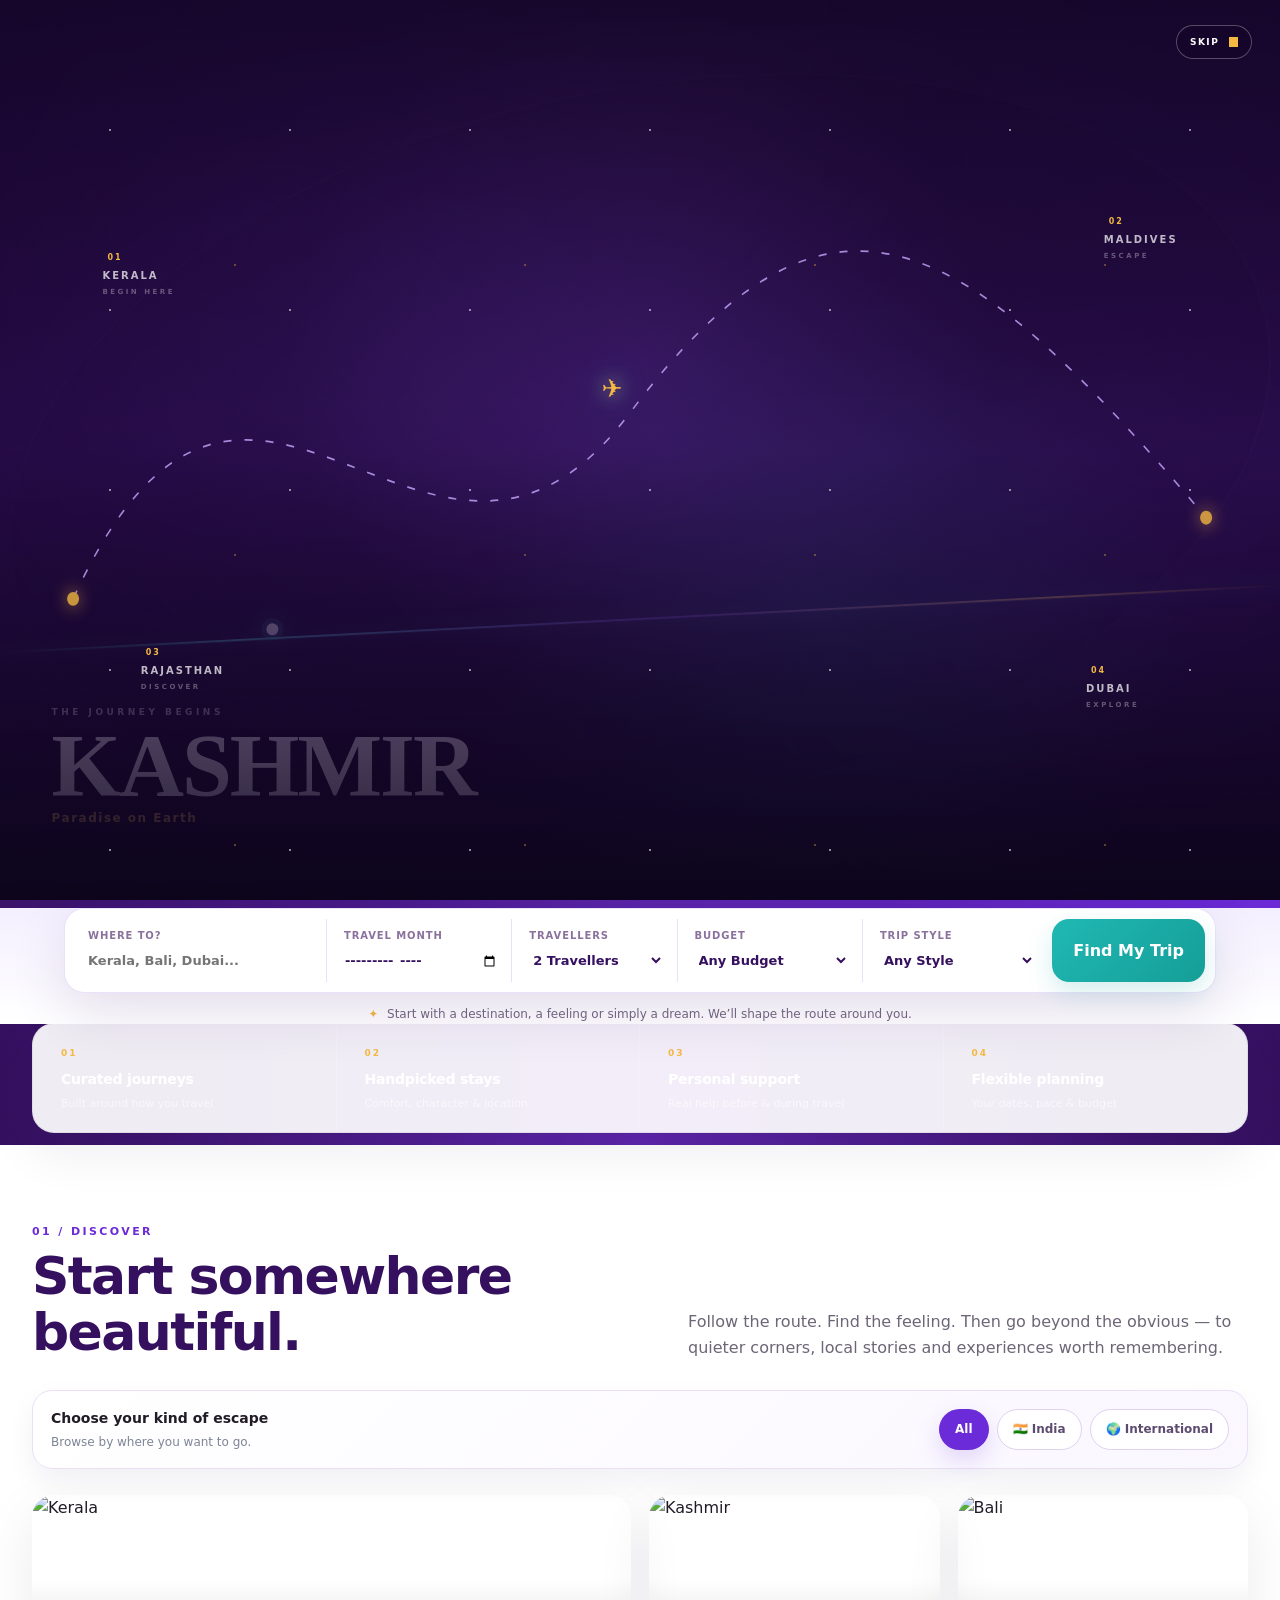
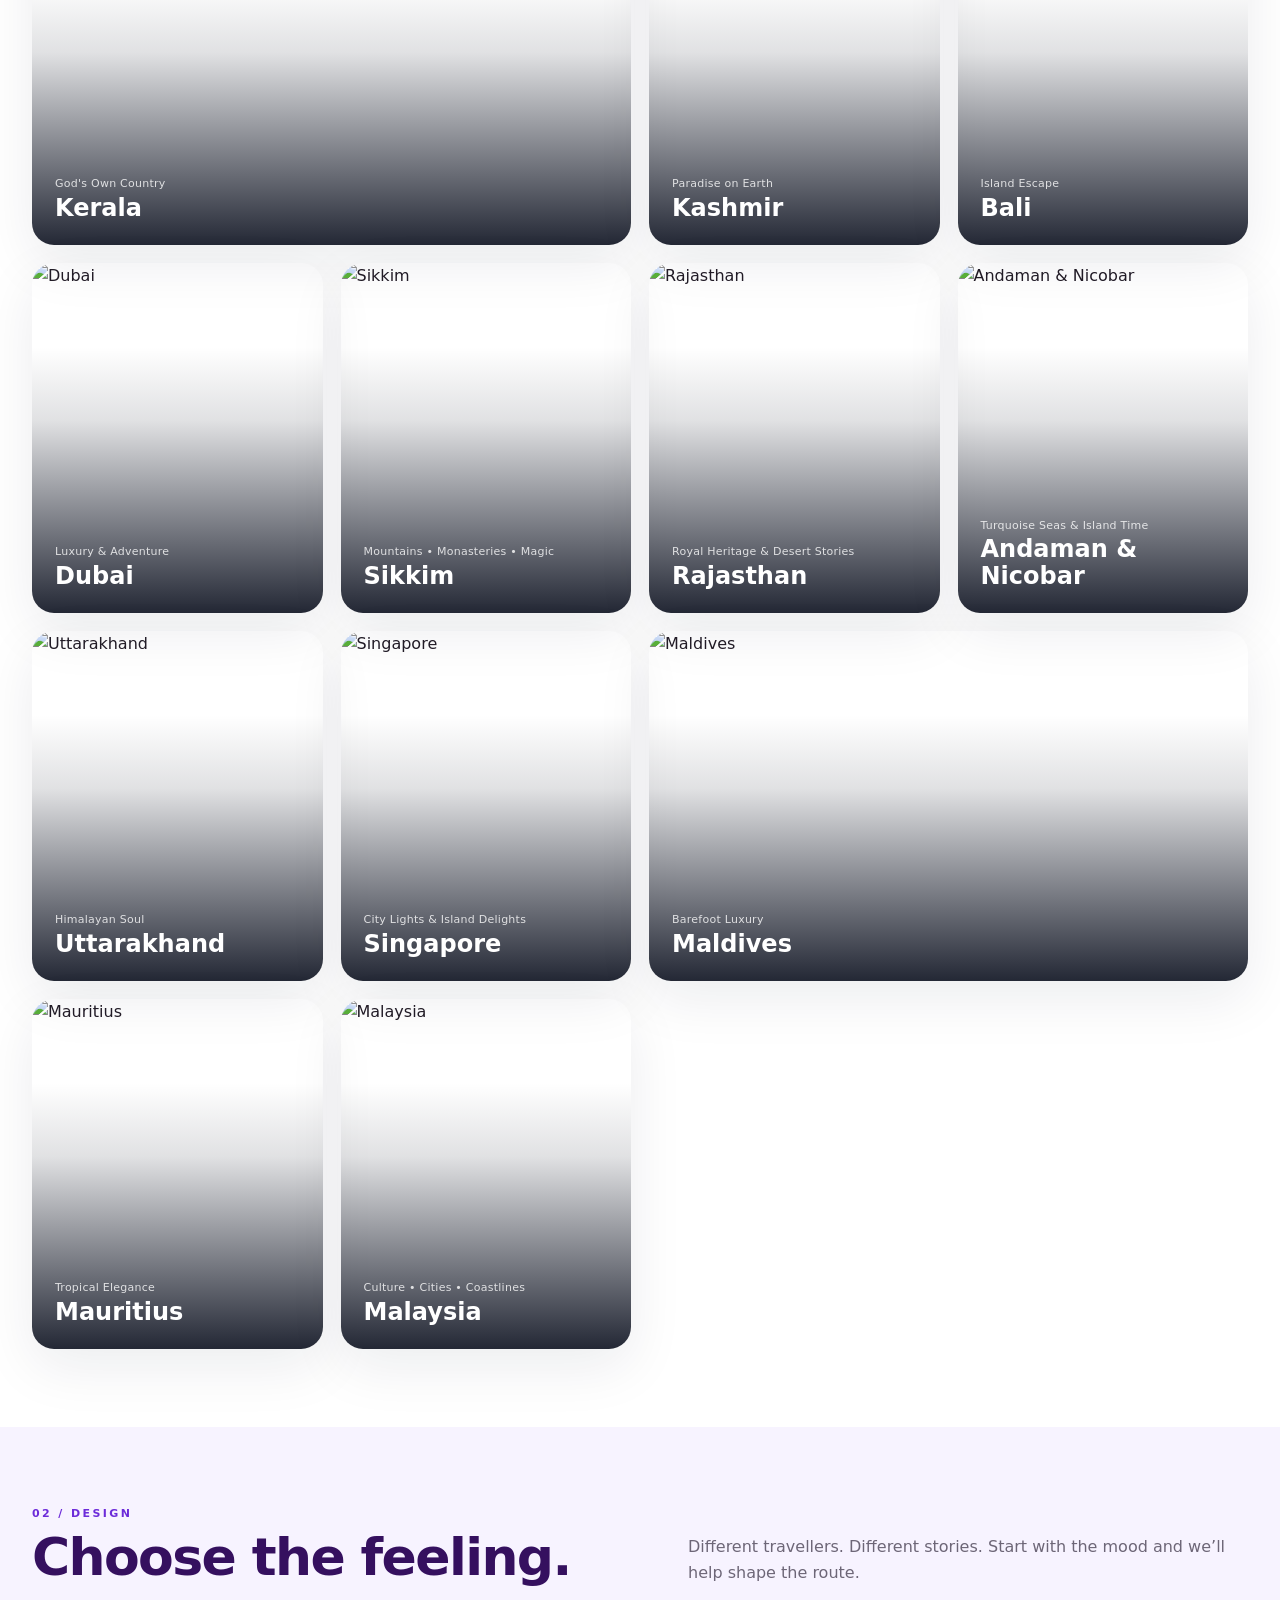
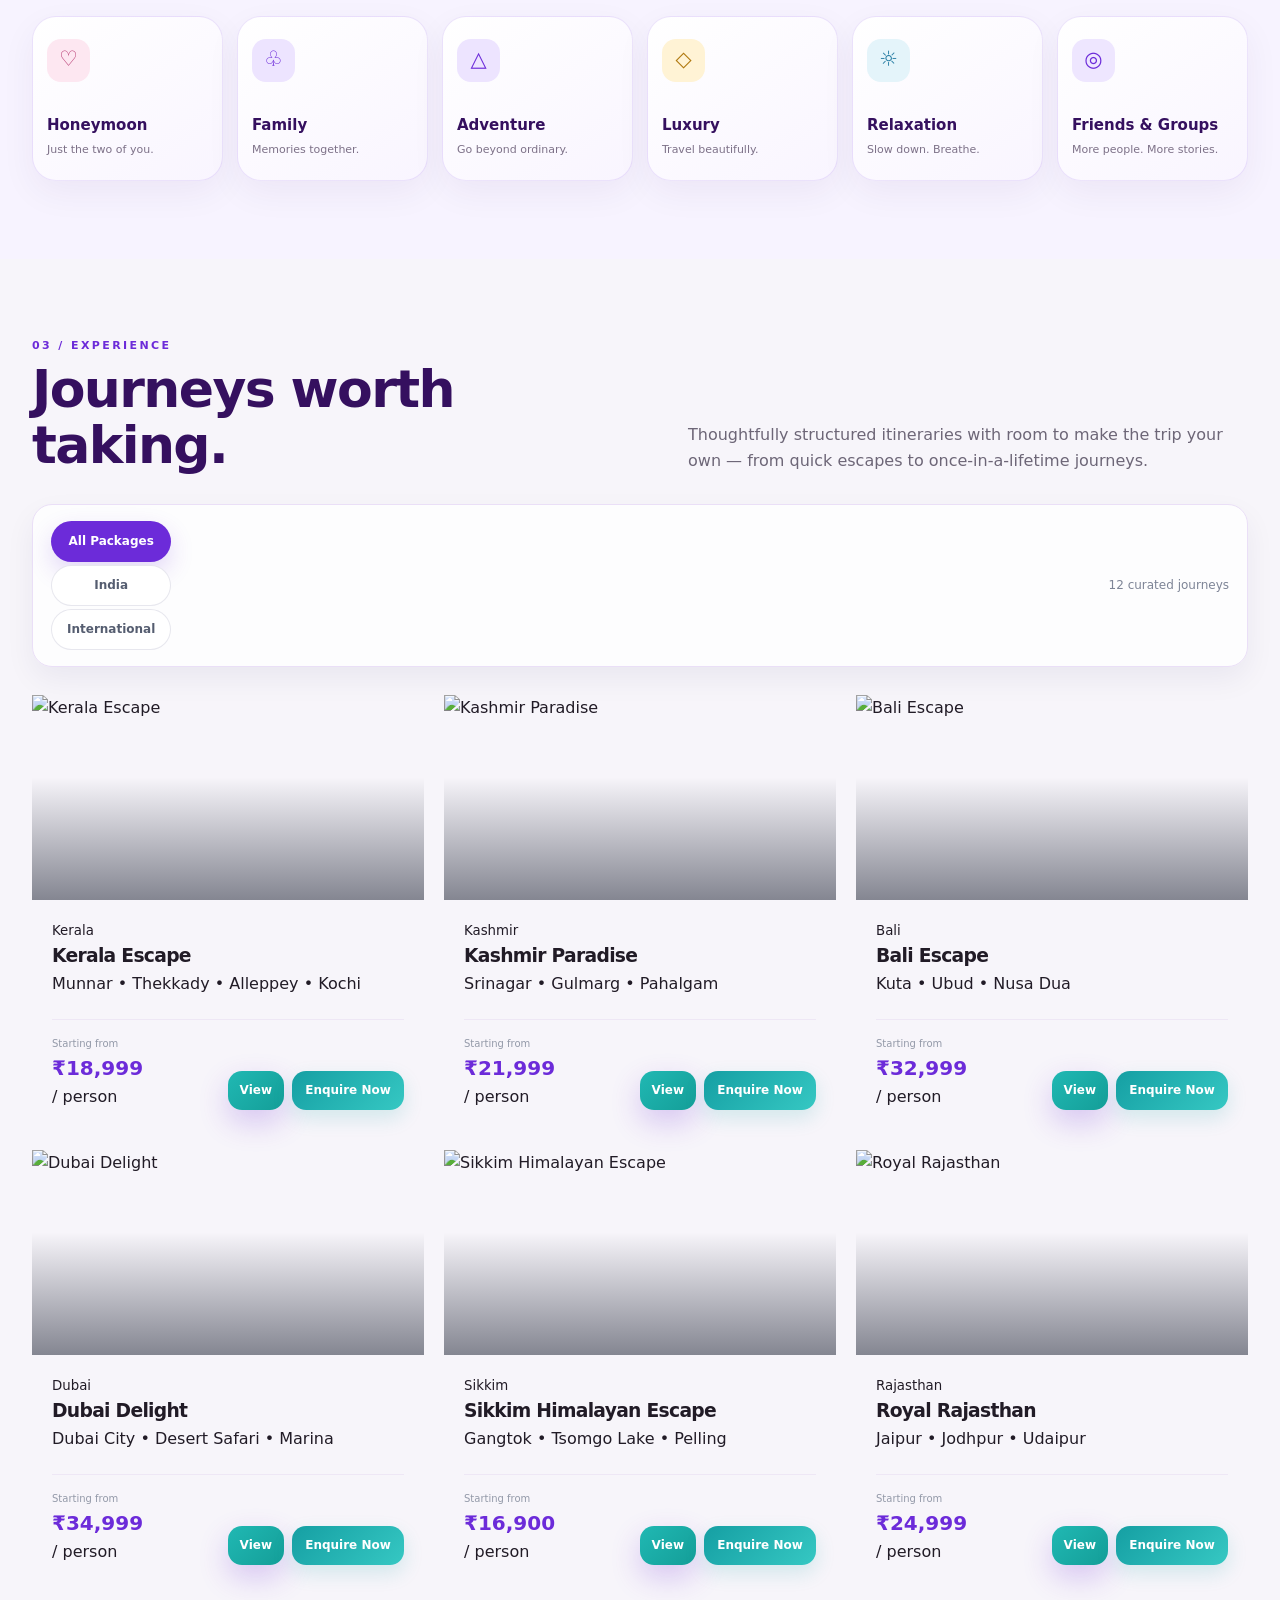
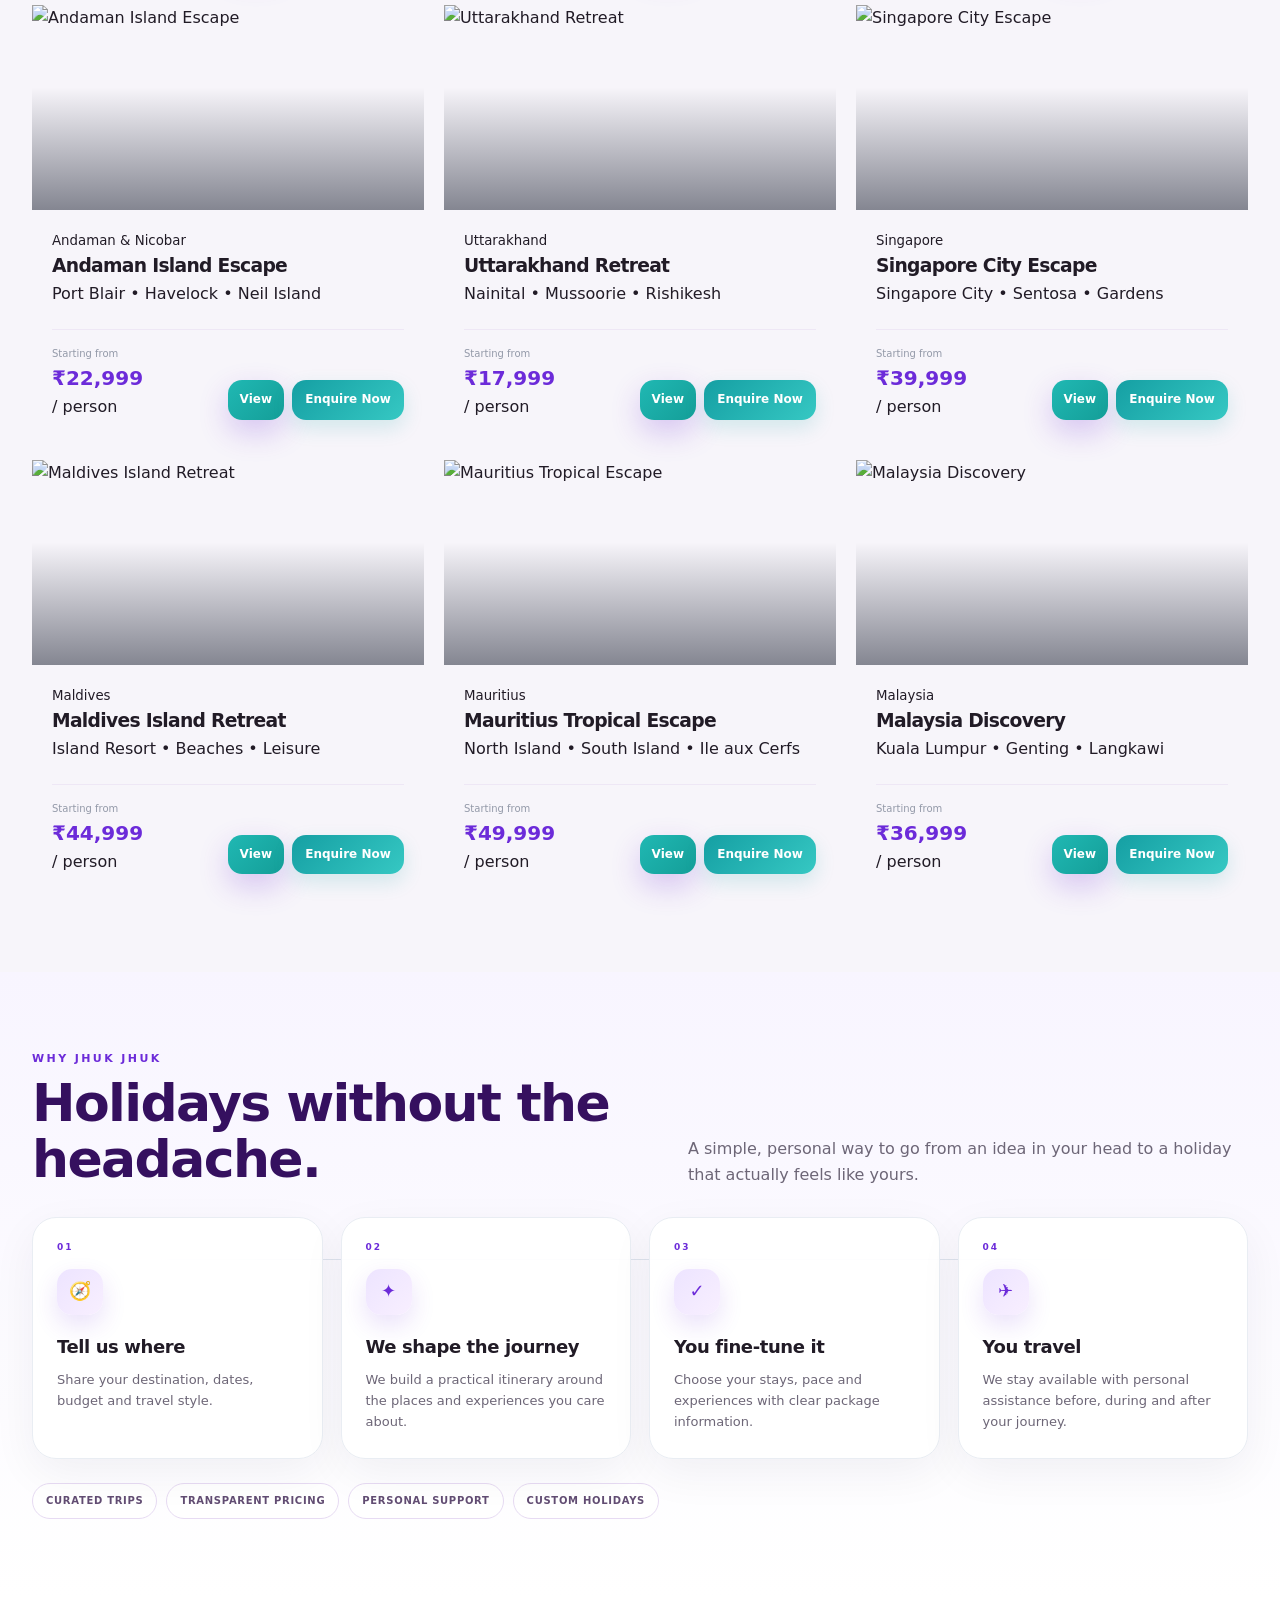
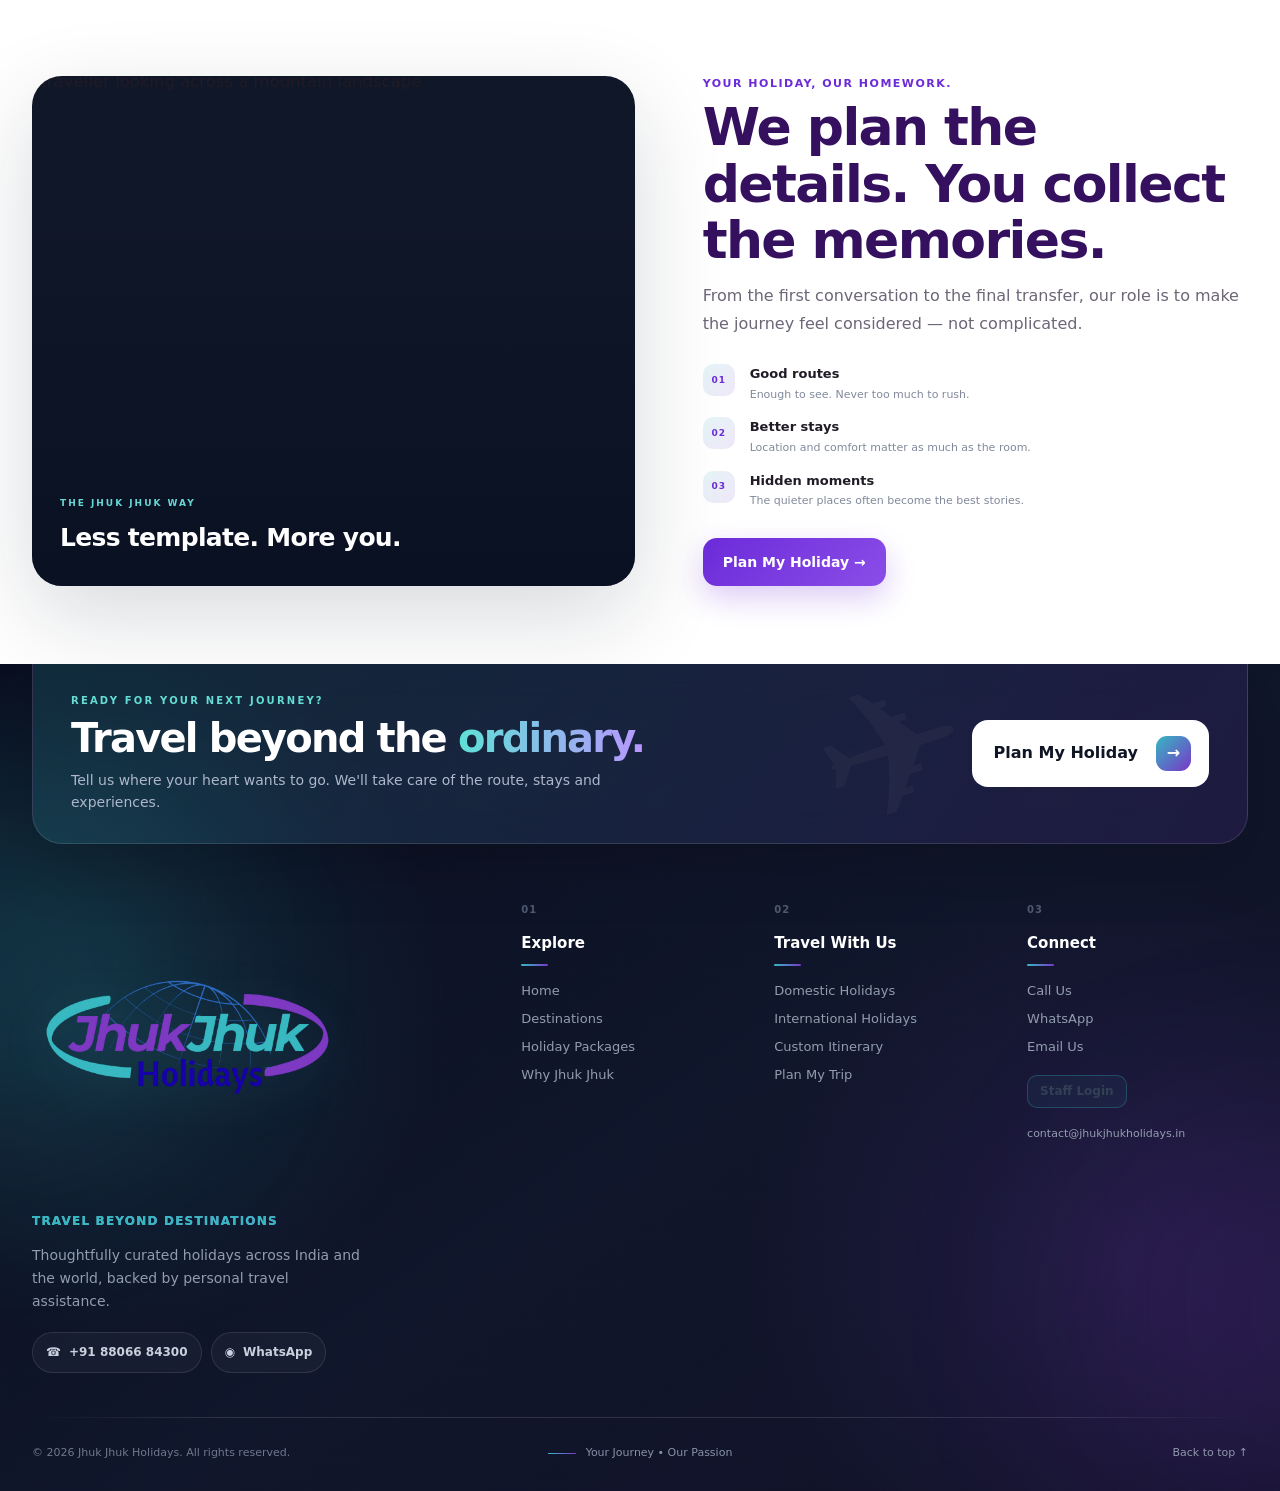
==== commit d5a1457c: "Add files via upload" ====
--- a/index.html
+++ b/index.html
@@ -5,7 +5,7 @@
 <meta name="viewport" content="width=device-width, initial-scale=1.0">
 <title>Jhuk Jhuk Holidays | Travel Beyond Destinations</title>
 <meta name="description" content="Jhuk Jhuk Holidays — curated domestic and international holidays, custom itineraries and memorable travel experiences.">
-<meta name="theme-color" content="#17135a">
+<meta name="theme-color" content="#35105F">
 <meta name="robots" content="index, follow">
 <link rel="canonical" href="https://jhukjhukholidays.in/">
 <link rel="manifest" href="manifest.webmanifest">
@@ -31,33 +31,35 @@
 </head>
 <body class="locked">
 <a class="skip-link" href="#main-content">Skip to content</a>
-<div class="brand-intro" id="brandIntro" aria-label="Jhuk Jhuk Holidays introduction">
-  <div class="intro-collage" aria-hidden="true">
-    <div class="intro-photo intro-photo-kashmir"></div>
-    <div class="intro-photo intro-photo-maldives"></div>
-    <div class="intro-photo intro-photo-bali"></div>
-    <div class="intro-photo intro-photo-rajasthan"></div>
-    <div class="intro-photo intro-photo-dubai"></div>
-  </div>
-  <div class="intro-vignette"></div><div class="intro-stars"></div><div class="intro-grid"></div>
-  <div class="intro-globe" aria-hidden="true"><span></span><span></span><span></span><span></span></div>
-  <div class="intro-route" aria-hidden="true"><svg viewBox="0 0 1100 430" preserveAspectRatio="none"><path class="route-path" d="M55 315 C220 75 365 360 515 185 S790 65 1035 265"/><circle class="route-dot" cx="55" cy="315" r="6"/><circle class="route-dot route-dot-2" cx="1035" cy="265" r="6"/></svg></div>
+<div class="brand-intro purple-intro" id="brandIntro" aria-label="Jhuk Jhuk Holidays introduction">
+  <div class="intro-aurora"></div>
+  <div class="intro-stars" aria-hidden="true"></div>
+  <div class="intro-world-lines" aria-hidden="true"></div>
+  <div class="intro-route" aria-hidden="true"><svg viewBox="0 0 1200 520" preserveAspectRatio="none"><path d="M35 400 C210 70 390 470 590 240 S920 80 1165 330"/><circle cx="35" cy="400" r="6"/><circle cx="1165" cy="330" r="6"/></svg></div>
   <div class="intro-plane" aria-hidden="true">✈</div>
-  <div class="intro-location intro-loc-1"><b>01</b><span>KASHMIR</span><small>DISCOVER</small></div>
-  <div class="intro-location intro-loc-2"><b>02</b><span>MALDIVES</span><small>RELAX</small></div>
-  <div class="intro-location intro-loc-3"><b>03</b><span>BALI</span><small>UNWIND</small></div>
-  <div class="intro-location intro-loc-4"><b>04</b><span>RAJASTHAN</span><small>EXPERIENCE</small></div>
-  <button class="intro-skip" id="introSkip" type="button">SKIP INTRO <span>→</span></button>
+  <div class="intro-destination intro-d1"><span>01</span><b>KERALA</b><small>BEGIN HERE</small></div>
+  <div class="intro-destination intro-d2"><span>02</span><b>MALDIVES</b><small>ESCAPE</small></div>
+  <div class="intro-destination intro-d3"><span>03</span><b>RAJASTHAN</b><small>DISCOVER</small></div>
+  <div class="intro-destination intro-d4"><span>04</span><b>DUBAI</b><small>EXPLORE</small></div>
+  <button class="intro-skip" id="introSkip" type="button">SKIP <span>→</span></button>
+  <div class="intro-cinematic-shot" aria-hidden="true">
+    <video id="introCinematicVideo" muted playsinline autoplay preload="auto" poster="https://images.unsplash.com/photo-1595815771614-ade9d652a65d?auto=format&fit=crop&w=2200&q=92">
+      <source src="https://assets.mixkit.co/videos/preview/mixkit-landscape-of-the-snowy-mountain-with-a-lake-4732-large.mp4" type="video/mp4">
+    </video>
+    <div class="intro-shot-vignette"></div>
+    <div class="intro-shot-route"><span></span></div>
+    <div class="intro-shot-caption"><small>THE JOURNEY BEGINS</small><strong>KASHMIR</strong><em>Paradise on Earth</em></div>
+  </div>
   <div class="intro-content">
-    <div class="intro-overline"><span></span> THE JOURNEY STARTS HERE <span></span></div>
-    <div class="intro-logo-wrap"><div class="intro-ring"></div><div class="intro-ring intro-ring-2"></div><div class="intro-logo-halo"></div><img class="intro-logo" src="assets/images/jhuk-jhuk-logo-exact.png" alt="Jhuk Jhuk Holidays"></div>
-    <div class="intro-tagline"><span class="gradient-text">Travel Beyond Destinations</span></div>
-    <div class="intro-sub">Curated escapes • thoughtful details • unforgettable moments</div>
-    <div class="intro-progress"><div class="intro-progress-track"><span></span></div><b>LET'S EXPLORE&nbsp; →</b></div>
-  </div>
-  <div class="intro-footer"><span>DOMESTIC</span><i></i><span>INTERNATIONAL</span><i></i><span>MADE FOR YOU</span></div>
-</div>
-<header class="navbar"><div class="container nav-inner"><a href="#home" class="company-logo"><img src="assets/images/jhuk-jhuk-logo.png" alt="Jhuk Jhuk Holidays"></a><ul class="nav-links" id="navLinks"><li><a href="#home">Home</a></li><li><a href="#destinations">Destinations</a></li><li><a href="#packages">Packages</a></li><li><a href="#why">Why Us</a></li><li><a href="#contact">Contact</a></li></ul><div class="nav-actions"><button class="btn btn-primary" id="planTrip">Plan My Trip</button><button class="menu" id="menuBtn" aria-label="Open menu" aria-expanded="false" aria-controls="navLinks">☰</button></div></div></header>
+    <div class="intro-overline"><i></i> A JOURNEY IS ABOUT TO BEGIN <i></i></div>
+    <div class="intro-logo-wrap"><div class="intro-halo"></div><div class="intro-ring"></div><div class="intro-ring intro-ring-2"></div><img class="intro-logo" src="assets/images/jhuk-jhuk-logo-exact.png" alt="Jhuk Jhuk Holidays"></div>
+    <div class="intro-statement"><strong>Travel Beyond</strong><em>Destination.</em></div>
+    <div class="intro-sub">We don't just book holidays. We shape journeys around you.</div>
+    <div class="intro-progress"><div class="intro-progress-track"><span></span></div><b>YOUR STORY STARTS HERE&nbsp; →</b></div>
+  </div>
+  <div class="intro-footer"><span>DISCOVER</span><i></i><span>DESIGN</span><i></i><span>EXPERIENCE</span></div>
+</div>
+<header class="navbar"><div class="container nav-inner"><a href="#home" class="company-logo"><img src="assets/images/jhuk-jhuk-logo-exact.png" alt="Jhuk Jhuk Holidays"></a><ul class="nav-links" id="navLinks"><li><a href="#home">Home</a></li><li><a href="#destinations">Destinations</a></li><li><a href="#packages">Packages</a></li><li><a href="#why">Why Us</a></li><li><a href="#contact">Contact</a></li></ul><div class="nav-actions"><button class="btn btn-primary" id="planTrip">Plan My Trip</button><button class="menu" id="menuBtn" aria-label="Open menu" aria-expanded="false" aria-controls="navLinks">☰</button></div></div></header>
 <main id="main-content">
 <section class="hero hero-poster-stage" id="home" aria-label="Featured travel destinations">
 <div class="hero-poster-backdrop">
@@ -79,24 +81,26 @@
   </div>
   <div class="poster-glow poster-glow-one"></div><div class="poster-glow poster-glow-two"></div>
   <div class="poster-carousel" id="posterCarousel" tabindex="0" aria-label="Featured destination video carousel">
-    <article class="poster-card" data-index="0" data-video="https://assets.mixkit.co/videos/preview/mixkit-landscape-of-the-snowy-mountain-with-a-lake-4732-large.mp4"><video class="poster-media" muted playsinline autoplay preload="metadata" poster="https://images.unsplash.com/photo-1595815771614-ade9d652a65d?auto=format&fit=crop&w=2000&q=92" aria-hidden="true"><source src="https://assets.mixkit.co/videos/preview/mixkit-landscape-of-the-snowy-mountain-with-a-lake-4732-large.mp4" type="video/mp4"></video><img class="poster-fallback" src="https://images.unsplash.com/photo-1595815771614-ade9d652a65d?auto=format&fit=crop&w=2000&q=92" alt="Kashmir mountains and lake"><div class="poster-shade"></div><div class="poster-copy"><small>DISCOVER</small><strong>KASHMIR</strong><span>Paradise on Earth</span></div><span class="poster-video-badge">▶ CINEMATIC</span></article>
-    <article class="poster-card" data-index="1" data-video="https://assets.mixkit.co/videos/preview/mixkit-tropical-island-landscape-view-4692-large.mp4"><video class="poster-media" muted playsinline autoplay preload="metadata" poster="https://images.unsplash.com/photo-1602216056096-3b40cc0c9944?auto=format&fit=crop&w=2000&q=92" aria-hidden="true"><source src="https://assets.mixkit.co/videos/preview/mixkit-tropical-island-landscape-view-4692-large.mp4" type="video/mp4"></video><img class="poster-fallback" src="https://images.unsplash.com/photo-1602216056096-3b40cc0c9944?auto=format&fit=crop&w=2000&q=92" alt="Kerala tropical backwaters"><div class="poster-shade"></div><div class="poster-copy"><small>EXPLORE</small><strong>KERALA</strong><span>Backwaters & Beyond</span></div><span class="poster-video-badge">▶ CINEMATIC</span></article>
-    <article class="poster-card" data-index="2" data-video="https://assets.mixkit.co/videos/preview/mixkit-white-sand-beach-and-palm-trees-1564-large.mp4"><video class="poster-media" muted playsinline autoplay preload="metadata" poster="https://images.unsplash.com/photo-1514282401047-d79a71a590e8?auto=format&fit=crop&w=2000&q=92" aria-hidden="true"><source src="https://assets.mixkit.co/videos/preview/mixkit-white-sand-beach-and-palm-trees-1564-large.mp4" type="video/mp4"></video><img class="poster-fallback" src="https://images.unsplash.com/photo-1514282401047-d79a71a590e8?auto=format&fit=crop&w=2000&q=92" alt="Maldives tropical resort"><div class="poster-shade"></div><div class="poster-copy"><small>ESCAPE TO</small><strong>MALDIVES</strong><span>Barefoot Luxury</span></div><span class="poster-video-badge">▶ CINEMATIC</span></article>
-    <article class="poster-card" data-index="3" data-video="https://assets.mixkit.co/videos/preview/mixkit-aerial-view-of-a-coastline-at-sunset-4135-large.mp4"><video class="poster-media" muted playsinline autoplay preload="metadata" poster="https://images.unsplash.com/photo-1599661046289-e31897846e41?auto=format&fit=crop&w=2000&q=92" aria-hidden="true"><source src="https://assets.mixkit.co/videos/preview/mixkit-aerial-view-of-a-coastline-at-sunset-4135-large.mp4" type="video/mp4"></video><img class="poster-fallback" src="https://images.unsplash.com/photo-1599661046289-e31897846e41?auto=format&fit=crop&w=2000&q=92" alt="Rajasthan palace"><div class="poster-shade"></div><div class="poster-copy"><small>EXPERIENCE</small><strong>RAJASTHAN</strong><span>Royal Heritage</span></div><span class="poster-video-badge">▶ CINEMATIC</span></article>
-    <article class="poster-card" data-index="4" data-video="https://assets.mixkit.co/videos/preview/mixkit-daytime-city-traffic-aerial-view-56-large.mp4"><video class="poster-media" muted playsinline autoplay preload="metadata" poster="https://images.unsplash.com/photo-1512453979798-5ea266f8880c?auto=format&fit=crop&w=2000&q=92" aria-hidden="true"><source src="https://assets.mixkit.co/videos/preview/mixkit-daytime-city-traffic-aerial-view-56-large.mp4" type="video/mp4"></video><img class="poster-fallback" src="https://images.unsplash.com/photo-1512453979798-5ea266f8880c?auto=format&fit=crop&w=2000&q=92" alt="Dubai skyline"><div class="poster-shade"></div><div class="poster-copy"><small>DISCOVER</small><strong>DUBAI</strong><span>Modern Wonders</span></div><span class="poster-video-badge">▶ CINEMATIC</span></article>
-    <article class="poster-card" data-index="5" data-video="https://assets.mixkit.co/videos/preview/mixkit-tropical-island-landscape-view-4692-large.mp4"><video class="poster-media" muted playsinline autoplay preload="metadata" poster="https://images.unsplash.com/photo-1537996194471-e657df975ab4?auto=format&fit=crop&w=2000&q=92" aria-hidden="true"><source src="https://assets.mixkit.co/videos/preview/mixkit-tropical-island-landscape-view-4692-large.mp4" type="video/mp4"></video><img class="poster-fallback" src="https://images.unsplash.com/photo-1537996194471-e657df975ab4?auto=format&fit=crop&w=2000&q=92" alt="Bali tropical landscape"><div class="poster-shade"></div><div class="poster-copy"><small>FEEL</small><strong>BALI</strong><span>Island Escape</span></div><span class="poster-video-badge">▶ CINEMATIC</span></article>
-    <article class="poster-card" data-index="6" data-video="https://assets.mixkit.co/videos/preview/mixkit-white-sand-beach-and-palm-trees-1564-large.mp4"><video class="poster-media" muted playsinline autoplay preload="metadata" poster="https://images.unsplash.com/photo-1507525428034-b723cf961d3e?auto=format&fit=crop&w=2000&q=92" aria-hidden="true"><source src="https://assets.mixkit.co/videos/preview/mixkit-white-sand-beach-and-palm-trees-1564-large.mp4" type="video/mp4"></video><img class="poster-fallback" src="https://images.unsplash.com/photo-1507525428034-b723cf961d3e?auto=format&fit=crop&w=2000&q=92" alt="Andaman tropical beach"><div class="poster-shade"></div><div class="poster-copy"><small>UNWIND IN</small><strong>ANDAMAN</strong><span>Blue Water Bliss</span></div><span class="poster-video-badge">▶ CINEMATIC</span></article>
+    <article class="poster-card" data-index="0" data-video="https://assets.mixkit.co/videos/preview/mixkit-landscape-of-the-snowy-mountain-with-a-lake-4732-large.mp4"><video class="poster-media" muted playsinline autoplay preload="metadata" poster="https://images.unsplash.com/photo-1595815771614-ade9d652a65d?auto=format&fit=crop&w=2400&q=95" aria-hidden="true"><source src="https://assets.mixkit.co/videos/preview/mixkit-landscape-of-the-snowy-mountain-with-a-lake-4732-large.mp4" type="video/mp4"></video><img class="poster-fallback" src="https://images.unsplash.com/photo-1595815771614-ade9d652a65d?auto=format&fit=crop&w=2400&q=95" alt="Kashmir mountains and lake"><div class="poster-shade"></div><div class="poster-copy"><small>DISCOVER</small><strong>KASHMIR</strong><span>Paradise on Earth</span></div><span class="poster-video-badge">▶ CINEMATIC</span></article>
+    <article class="poster-card" data-index="1" data-video="https://assets.mixkit.co/videos/preview/mixkit-tropical-island-landscape-view-4692-large.mp4"><video class="poster-media" muted playsinline autoplay preload="metadata" poster="https://images.unsplash.com/photo-1602216056096-3b40cc0c9944?auto=format&fit=crop&w=2400&q=95" aria-hidden="true"><source src="https://assets.mixkit.co/videos/preview/mixkit-tropical-island-landscape-view-4692-large.mp4" type="video/mp4"></video><img class="poster-fallback" src="https://images.unsplash.com/photo-1602216056096-3b40cc0c9944?auto=format&fit=crop&w=2400&q=95" alt="Kerala tropical backwaters"><div class="poster-shade"></div><div class="poster-copy"><small>EXPLORE</small><strong>KERALA</strong><span>Backwaters & Beyond</span></div><span class="poster-video-badge">▶ CINEMATIC</span></article>
+    <article class="poster-card" data-index="2" data-video="https://assets.mixkit.co/videos/preview/mixkit-white-sand-beach-and-palm-trees-1564-large.mp4"><video class="poster-media" muted playsinline autoplay preload="metadata" poster="https://images.unsplash.com/photo-1514282401047-d79a71a590e8?auto=format&fit=crop&w=2400&q=95" aria-hidden="true"><source src="https://assets.mixkit.co/videos/preview/mixkit-white-sand-beach-and-palm-trees-1564-large.mp4" type="video/mp4"></video><img class="poster-fallback" src="https://images.unsplash.com/photo-1514282401047-d79a71a590e8?auto=format&fit=crop&w=2400&q=95" alt="Maldives tropical resort"><div class="poster-shade"></div><div class="poster-copy"><small>ESCAPE TO</small><strong>MALDIVES</strong><span>Barefoot Luxury</span></div><span class="poster-video-badge">▶ CINEMATIC</span></article>
+    <article class="poster-card" data-index="3" data-video="https://assets.mixkit.co/videos/preview/mixkit-aerial-view-of-a-coastline-at-sunset-4135-large.mp4"><video class="poster-media" muted playsinline autoplay preload="metadata" poster="https://images.unsplash.com/photo-1599661046289-e31897846e41?auto=format&fit=crop&w=2400&q=95" aria-hidden="true"><source src="https://assets.mixkit.co/videos/preview/mixkit-aerial-view-of-a-coastline-at-sunset-4135-large.mp4" type="video/mp4"></video><img class="poster-fallback" src="https://images.unsplash.com/photo-1599661046289-e31897846e41?auto=format&fit=crop&w=2400&q=95" alt="Rajasthan palace"><div class="poster-shade"></div><div class="poster-copy"><small>EXPERIENCE</small><strong>RAJASTHAN</strong><span>Royal Heritage</span></div><span class="poster-video-badge">▶ CINEMATIC</span></article>
+    <article class="poster-card" data-index="4" data-video="https://assets.mixkit.co/videos/preview/mixkit-daytime-city-traffic-aerial-view-56-large.mp4"><video class="poster-media" muted playsinline autoplay preload="metadata" poster="https://images.unsplash.com/photo-1512453979798-5ea266f8880c?auto=format&fit=crop&w=2400&q=95" aria-hidden="true"><source src="https://assets.mixkit.co/videos/preview/mixkit-daytime-city-traffic-aerial-view-56-large.mp4" type="video/mp4"></video><img class="poster-fallback" src="https://images.unsplash.com/photo-1512453979798-5ea266f8880c?auto=format&fit=crop&w=2400&q=95" alt="Dubai skyline"><div class="poster-shade"></div><div class="poster-copy"><small>DISCOVER</small><strong>DUBAI</strong><span>Modern Wonders</span></div><span class="poster-video-badge">▶ CINEMATIC</span></article>
+    <article class="poster-card" data-index="5" data-video="https://assets.mixkit.co/videos/preview/mixkit-tropical-island-landscape-view-4692-large.mp4"><video class="poster-media" muted playsinline autoplay preload="metadata" poster="https://images.unsplash.com/photo-1537996194471-e657df975ab4?auto=format&fit=crop&w=2400&q=95" aria-hidden="true"><source src="https://assets.mixkit.co/videos/preview/mixkit-tropical-island-landscape-view-4692-large.mp4" type="video/mp4"></video><img class="poster-fallback" src="https://images.unsplash.com/photo-1537996194471-e657df975ab4?auto=format&fit=crop&w=2400&q=95" alt="Bali tropical landscape"><div class="poster-shade"></div><div class="poster-copy"><small>FEEL</small><strong>BALI</strong><span>Island Escape</span></div><span class="poster-video-badge">▶ CINEMATIC</span></article>
+    <article class="poster-card" data-index="6" data-video="https://assets.mixkit.co/videos/preview/mixkit-white-sand-beach-and-palm-trees-1564-large.mp4"><video class="poster-media" muted playsinline autoplay preload="metadata" poster="https://images.unsplash.com/photo-1507525428034-b723cf961d3e?auto=format&fit=crop&w=2400&q=95" aria-hidden="true"><source src="https://assets.mixkit.co/videos/preview/mixkit-white-sand-beach-and-palm-trees-1564-large.mp4" type="video/mp4"></video><img class="poster-fallback" src="https://images.unsplash.com/photo-1507525428034-b723cf961d3e?auto=format&fit=crop&w=2400&q=95" alt="Andaman tropical beach"><div class="poster-shade"></div><div class="poster-copy"><small>UNWIND IN</small><strong>ANDAMAN</strong><span>Blue Water Bliss</span></div><span class="poster-video-badge">▶ CINEMATIC</span></article>
   </div>
   <button class="poster-arrow poster-prev" id="posterPrev" type="button" aria-label="Previous featured destination">‹</button>
   <button class="poster-arrow poster-next" id="posterNext" type="button" aria-label="Next featured destination">›</button>
 </div>
 <div class="hero-poster-overlay"></div>
 <div class="container hero-container"><div class="hero-content">
-  <div class="badge hero-brand-tagline"><span class="tagline-mark">✦</span> Travel Beyond Destinations <span class="tagline-mark">✦</span></div>
-  <div class="hero-kicker">CURATED ESCAPES • DOMESTIC & INTERNATIONAL</div>
-  <h1 class="hero-destinations-title"><span class="hero-title-top">TRAVEL BEYOND</span><span class="hero-script gradient-text">DESTINATION</span></h1>
-  <p>Curated holidays, unforgettable journeys and thoughtfully planned experiences across India and around the world.</p>
-  <div class="hero-buttons"><a href="#packages" class="btn btn-primary">Explore Packages</a><button class="btn btn-white" id="customTrip">Create Custom Trip</button></div>
+  <div class="hero-kicker purple-kicker"><i></i> YOUR STORY STARTS HERE <span>•</span> JHUK JHUK HOLIDAYS</div>
+  <h1 class="hero-destinations-title purple-hero-title"><span class="hero-title-top">TRAVEL BEYOND</span><span class="hero-script gradient-text">DESTINATION.</span></h1>
+  <p class="hero-lead">We don’t just book holidays. We shape journeys around you — from the first idea to the moment you come home with a story.</p>
+  <div class="hero-buttons"><button class="btn btn-primary hero-plan-btn" id="customTrip">Plan My Journey →</button><a href="#destinations" class="btn btn-teal-soft hero-explore-btn">Begin Exploring</a></div>
+  <div class="hero-mini-trust"><span>✦ DISCOVER</span><span>✦ DESIGN</span><span>✦ EXPERIENCE</span></div>
+  <div class="hero-story-note"><span>JHUK JHUK JOURNEY</span><i></i><b>FROM DREAM TO DEPARTURE</b></div>
+
 </div></div>
 <div class="poster-controls" aria-label="Featured destination controls"><div class="poster-dots" id="posterDots"></div><button type="button" class="poster-pause" id="posterPause" aria-label="Pause destination animation" aria-pressed="false">Ⅱ</button></div>
 <div class="hero-benefits" aria-label="Why travel with Jhuk Jhuk Holidays">
@@ -108,7 +112,14 @@
 <div class="hero-scroll-cue"><span>⌄</span><small>SCROLL TO EXPLORE</small></div>
 <div class="hero-collect-note" aria-hidden="true">Collect Moments<br><em>Not Things</em></div>
 </section>
-<div class="search-wrap" id="planner"><div class="container"><form class="search-panel" id="holidaySearch"><div class="field"><label>Where to?</label><input id="destination" name="destination" autocomplete="off" placeholder="Kerala, Bali, Dubai..." aria-label="Travel destination" required></div><div class="field"><label>Travel Month</label><input type="month" id="travelMonth" name="travelMonth" aria-label="Travel month"></div><div class="field"><label>Travellers</label><select id="travellers" name="travellers" aria-label="Number of travellers"><option>2 Travellers</option><option>3 Travellers</option><option>4 Travellers</option><option>5+ Travellers</option></select></div><div class="field"><label>Budget</label><select id="budget" name="budget" aria-label="Travel budget"><option>Any Budget</option><option>Under ₹20,000</option><option>₹20,000 – ₹40,000</option><option>₹40,000 – ₹75,000</option><option>₹75,000+</option></select></div><button class="search-btn">Enquire Now</button></form></div></div>
+<section class="journey-bridge" aria-label="Jhuk Jhuk travel philosophy">
+  <div class="journey-bridge-route" aria-hidden="true"><span></span><i></i><b></b><em></em></div>
+  <div class="container journey-bridge-inner">
+    <div class="journey-bridge-kicker">THE JHUK JHUK WAY</div>
+    <div class="journey-bridge-steps"><div><span>01</span><strong>DISCOVER</strong><small>Find the place</small></div><div><span>02</span><strong>DESIGN</strong><small>Shape the journey</small></div><div><span>03</span><strong>EXPERIENCE</strong><small>Live the story</small></div></div>
+  </div>
+</section>
+<div class="search-wrap" id="planner"><div class="container"><form class="search-panel" id="holidaySearch"><div class="field"><label>Where to?</label><input id="destination" name="destination" autocomplete="off" placeholder="Kerala, Bali, Dubai..." aria-label="Travel destination" required></div><div class="field"><label>Travel Month</label><input type="month" id="travelMonth" name="travelMonth" aria-label="Travel month"></div><div class="field"><label>Travellers</label><select id="travellers" name="travellers" aria-label="Number of travellers"><option>2 Travellers</option><option>3 Travellers</option><option>4 Travellers</option><option>5+ Travellers</option></select></div><div class="field"><label>Budget</label><select id="budget" name="budget" aria-label="Travel budget"><option>Any Budget</option><option>Under ₹20,000</option><option>₹20,000 – ₹40,000</option><option>₹40,000 – ₹75,000</option><option>₹75,000+</option></select></div><div class="field field-style"><label>Trip Style</label><select id="tripStyle" name="tripStyle" aria-label="Trip style"><option>Any Style</option><option>Couple / Honeymoon</option><option>Family</option><option>Friends</option><option>Adventure</option><option>Luxury</option></select></div><button class="search-btn">Find My Trip</button></form><div class="planner-note"><span>✦</span> Start with a destination, a feeling or simply a dream. We’ll shape the route around you.</div></div></div>
 
 <div class="travel-promise" aria-label="Jhuk Jhuk Holidays travel promise">
   <div class="container travel-promise-grid">
@@ -119,8 +130,16 @@
   </div>
 </div>
 
-<section class="section" id="destinations"><div class="container"><div class="section-head"><div><span class="eyebrow">Explore • Beyond the obvious</span><h2 class="title">Places worth getting lost in.</h2></div><p class="lead">Start with the places everyone knows. Then let us take you a little further — to quieter corners, local stories and experiences most itineraries miss.</p></div><div class="destination-grid">
-<article class="destination destination-featured" data-place="Kerala">
+<section class="section" id="destinations"><div class="container"><div class="section-head"><div><span class="eyebrow">01 / DISCOVER</span><h2 class="title">Start somewhere beautiful.</h2></div><p class="lead">Follow the route. Find the feeling. Then go beyond the obvious — to quieter corners, local stories and experiences worth remembering.</p></div><div class="explorer-toolbar" role="group" aria-label="Filter destinations">
+  <div class="explorer-filter-copy"><strong>Choose your kind of escape</strong><span>Browse by where you want to go.</span></div>
+  <div class="explorer-filters" id="destinationFilters">
+    <button type="button" class="explorer-filter is-active" data-filter="all" aria-pressed="true">All</button>
+    <button type="button" class="explorer-filter" data-filter="domestic" aria-pressed="false">🇮🇳 India</button>
+    <button type="button" class="explorer-filter" data-filter="international" aria-pressed="false">🌍 International</button>
+  </div>
+</div>
+<div class="destination-grid">
+<article class="destination destination-featured" data-place="Kerala" data-category="domestic">
           <img src="https://images.unsplash.com/photo-1602216056096-3b40cc0c9944?auto=format&fit=crop&w=1200&q=82" alt="Kerala" loading="lazy">
           <div class="destination-shine"></div>
           <div class="overlay">
@@ -129,7 +148,7 @@
             <span class="destination-explore">Explore <b>→</b></span>
           </div>
         </article>
-<article class="destination" data-place="Kashmir">
+<article class="destination" data-place="Kashmir" data-category="domestic">
           <img src="https://images.unsplash.com/photo-1595815771614-ade9d652a65d?auto=format&fit=crop&w=900&q=82" alt="Kashmir" loading="lazy">
           <div class="destination-shine"></div>
           <div class="overlay">
@@ -138,7 +157,7 @@
             <span class="destination-explore">Explore <b>→</b></span>
           </div>
         </article>
-<article class="destination" data-place="Bali">
+<article class="destination" data-place="Bali" data-category="international">
           <img src="https://images.unsplash.com/photo-1537996194471-e657df975ab4?auto=format&fit=crop&w=900&q=82" alt="Bali" loading="lazy">
           <div class="destination-shine"></div>
           <div class="overlay">
@@ -147,7 +166,7 @@
             <span class="destination-explore">Explore <b>→</b></span>
           </div>
         </article>
-<article class="destination" data-place="Dubai">
+<article class="destination" data-place="Dubai" data-category="international">
           <img src="https://images.unsplash.com/photo-1512453979798-5ea266f8880c?auto=format&fit=crop&w=900&q=82" alt="Dubai" loading="lazy">
           <div class="destination-shine"></div>
           <div class="overlay">
@@ -156,7 +175,7 @@
             <span class="destination-explore">Explore <b>→</b></span>
           </div>
         </article>
-<article class="destination" data-place="Sikkim">
+<article class="destination" data-place="Sikkim" data-category="domestic">
           <img src="https://images.unsplash.com/photo-1622308644420-b20142dc993c?auto=format&fit=crop&w=900&q=82" alt="Sikkim" loading="lazy">
           <div class="destination-shine"></div>
           <div class="overlay">
@@ -165,7 +184,7 @@
             <span class="destination-explore">Explore <b>→</b></span>
           </div>
         </article>
-<article class="destination" data-place="Rajasthan">
+<article class="destination" data-place="Rajasthan" data-category="domestic">
           <img src="https://images.unsplash.com/photo-1599661046289-e31897846e41?auto=format&fit=crop&w=900&q=82" alt="Rajasthan" loading="lazy">
           <div class="destination-shine"></div>
           <div class="overlay">
@@ -174,7 +193,7 @@
             <span class="destination-explore">Explore <b>→</b></span>
           </div>
         </article>
-<article class="destination" data-place="Andaman & Nicobar">
+<article class="destination" data-place="Andaman & Nicobar" data-category="domestic">
           <img src="https://images.unsplash.com/photo-1507525428034-b723cf961d3e?auto=format&fit=crop&w=900&q=82" alt="Andaman & Nicobar" loading="lazy">
           <div class="destination-shine"></div>
           <div class="overlay">
@@ -183,7 +202,7 @@
             <span class="destination-explore">Explore <b>→</b></span>
           </div>
         </article>
-<article class="destination" data-place="Uttarakhand">
+<article class="destination" data-place="Uttarakhand" data-category="domestic">
           <img src="https://images.unsplash.com/photo-1626621341517-bbf3d9990a23?auto=format&fit=crop&w=900&q=82" alt="Uttarakhand" loading="lazy">
           <div class="destination-shine"></div>
           <div class="overlay">
@@ -192,7 +211,7 @@
             <span class="destination-explore">Explore <b>→</b></span>
           </div>
         </article>
-<article class="destination" data-place="Singapore">
+<article class="destination" data-place="Singapore" data-category="international">
           <img src="https://images.unsplash.com/photo-1496939376851-89342e90adcd?auto=format&fit=crop&w=1200&q=85" alt="Singapore" loading="lazy">
           <div class="destination-shine"></div>
           <div class="overlay">
@@ -201,7 +220,7 @@
             <span class="destination-explore">Explore <b>→</b></span>
           </div>
         </article>
-<article class="destination destination-featured" data-place="Maldives">
+<article class="destination destination-featured" data-place="Maldives" data-category="international">
           <img src="https://images.unsplash.com/photo-1514282401047-d79a71a590e8?auto=format&fit=crop&w=900&q=82" alt="Maldives" loading="lazy">
           <div class="destination-shine"></div>
           <div class="overlay">
@@ -210,7 +229,7 @@
             <span class="destination-explore">Explore <b>→</b></span>
           </div>
         </article>
-<article class="destination" data-place="Mauritius">
+<article class="destination" data-place="Mauritius" data-category="international">
           <img src="https://images.unsplash.com/photo-1540202404-a2f29016b523?auto=format&fit=crop&w=900&q=82" alt="Mauritius" loading="lazy">
           <div class="destination-shine"></div>
           <div class="overlay">
@@ -219,7 +238,7 @@
             <span class="destination-explore">Explore <b>→</b></span>
           </div>
         </article>
-<article class="destination" data-place="Malaysia">
+<article class="destination" data-place="Malaysia" data-category="international">
           <img src="https://images.unsplash.com/photo-1596422846543-75c6fc197f07?auto=format&fit=crop&w=900&q=82" alt="Malaysia" loading="lazy">
           <div class="destination-shine"></div>
           <div class="overlay">
@@ -229,9 +248,18 @@
           </div>
         </article>
 </div></div></section>
-<section class="section light" id="packages"><div class="container"><div class="section-head"><div><span class="eyebrow">Handpicked Holidays • Ready to personalise</span><h2 class="title">Journeys worth taking.</h2></div><p class="lead">Thoughtfully structured itineraries with room to make the trip your own — from quick escapes to once-in-a-lifetime journeys.</p></div><div class="package-grid">
-
-<article class="package-card">
+<section class="section journey-styles" id="travel-styles"><div class="container"><div class="section-head"><div><span class="eyebrow">02 / DESIGN</span><h2 class="title">Choose the feeling.</h2></div><p class="lead">Different travellers. Different stories. Start with the mood and we’ll help shape the route.</p></div><div class="style-grid"><button class="style-card style-honeymoon" type="button" data-style-filter="Couple / Honeymoon"><span>♡</span><strong>Honeymoon</strong><small>Just the two of you.</small></button><button class="style-card style-family" type="button" data-style-filter="Family"><span>♧</span><strong>Family</strong><small>Memories together.</small></button><button class="style-card style-adventure" type="button" data-style-filter="Adventure"><span>△</span><strong>Adventure</strong><small>Go beyond ordinary.</small></button><button class="style-card style-luxury" type="button" data-style-filter="Luxury"><span>◇</span><strong>Luxury</strong><small>Travel beautifully.</small></button><button class="style-card style-relax" type="button" data-style-filter="Any Style"><span>☼</span><strong>Relaxation</strong><small>Slow down. Breathe.</small></button><button class="style-card style-friends" type="button" data-style-filter="Friends"><span>◎</span><strong>Friends & Groups</strong><small>More people. More stories.</small></button></div></div></section>
+<section class="section light" id="packages"><div class="container"><div class="section-head"><div><span class="eyebrow">03 / EXPERIENCE</span><h2 class="title">Journeys worth taking.</h2></div><p class="lead">Thoughtfully structured itineraries with room to make the trip your own — from quick escapes to once-in-a-lifetime journeys.</p></div><div class="package-toolbar">
+  <div class="package-filter-tabs" id="packageFilters" role="group" aria-label="Filter packages">
+    <button type="button" class="package-filter is-active" data-package-filter="all">All Packages</button>
+    <button type="button" class="package-filter" data-package-filter="domestic">India</button>
+    <button type="button" class="package-filter" data-package-filter="international">International</button>
+  </div>
+  <span class="package-count" id="packageCount">12 curated journeys</span>
+</div>
+<div class="package-grid">
+
+<article class="package-card" data-package-category="domestic">
   <div class="package-image">
     <img src="https://images.unsplash.com/photo-1602216056096-3b40cc0c9944?auto=format&fit=crop&w=900&q=82" alt="Kerala Escape" loading="lazy">
     <span class="package-duration">5 NIGHTS • 6 DAYS</span>
@@ -243,11 +271,11 @@
     <div class="package-foot">
       <div class="price"><small>Starting from</small><strong>₹18,999</strong><span>/ person</span></div>
       <button class="btn btn-primary enquire" data-name="Kerala Escape">View</button>
-      <button type="button" class="btn btn-primary package-enquire-now" data-name="Kerala Escape">Enquire Now</button>
-    </div>
-  </div>
-</article>
-<article class="package-card">
+      <button type="button" class="btn btn-teal package-enquire-now" data-name="Kerala Escape">Enquire Now</button>
+    </div>
+  </div>
+</article>
+<article class="package-card" data-package-category="domestic">
   <div class="package-image">
     <img src="https://images.unsplash.com/photo-1595815771614-ade9d652a65d?auto=format&fit=crop&w=900&q=82" alt="Kashmir Paradise" loading="lazy">
     <span class="package-duration">5 NIGHTS • 6 DAYS</span>
@@ -259,11 +287,11 @@
     <div class="package-foot">
       <div class="price"><small>Starting from</small><strong>₹21,999</strong><span>/ person</span></div>
       <button class="btn btn-primary enquire" data-name="Kashmir Paradise">View</button>
-      <button type="button" class="btn btn-primary package-enquire-now" data-name="Kashmir Paradise">Enquire Now</button>
-    </div>
-  </div>
-</article>
-<article class="package-card">
+      <button type="button" class="btn btn-teal package-enquire-now" data-name="Kashmir Paradise">Enquire Now</button>
+    </div>
+  </div>
+</article>
+<article class="package-card" data-package-category="domestic">
   <div class="package-image">
     <img src="https://images.unsplash.com/photo-1537996194471-e657df975ab4?auto=format&fit=crop&w=900&q=82" alt="Bali Escape" loading="lazy">
     <span class="package-duration">5 NIGHTS • 6 DAYS</span>
@@ -275,11 +303,11 @@
     <div class="package-foot">
       <div class="price"><small>Starting from</small><strong>₹32,999</strong><span>/ person</span></div>
       <button class="btn btn-primary enquire" data-name="Bali Escape">View</button>
-      <button type="button" class="btn btn-primary package-enquire-now" data-name="Bali Escape">Enquire Now</button>
-    </div>
-  </div>
-</article>
-<article class="package-card">
+      <button type="button" class="btn btn-teal package-enquire-now" data-name="Bali Escape">Enquire Now</button>
+    </div>
+  </div>
+</article>
+<article class="package-card" data-package-category="domestic">
   <div class="package-image">
     <img src="https://images.unsplash.com/photo-1512453979798-5ea266f8880c?auto=format&fit=crop&w=900&q=82" alt="Dubai Delight" loading="lazy">
     <span class="package-duration">4 NIGHTS • 5 DAYS</span>
@@ -291,11 +319,11 @@
     <div class="package-foot">
       <div class="price"><small>Starting from</small><strong>₹34,999</strong><span>/ person</span></div>
       <button class="btn btn-primary enquire" data-name="Dubai Delight">View</button>
-      <button type="button" class="btn btn-primary package-enquire-now" data-name="Dubai Delight">Enquire Now</button>
-    </div>
-  </div>
-</article>
-<article class="package-card">
+      <button type="button" class="btn btn-teal package-enquire-now" data-name="Dubai Delight">Enquire Now</button>
+    </div>
+  </div>
+</article>
+<article class="package-card" data-package-category="domestic">
   <div class="package-image">
     <img src="https://images.unsplash.com/photo-1622308644420-b20142dc993c?auto=format&fit=crop&w=900&q=82" alt="Sikkim Himalayan Escape" loading="lazy">
     <span class="package-duration">5 NIGHTS • 6 DAYS</span>
@@ -307,11 +335,11 @@
     <div class="package-foot">
       <div class="price"><small>Starting from</small><strong>₹16,900</strong><span>/ person</span></div>
       <button class="btn btn-primary enquire" data-name="Sikkim Himalayan Escape">View</button>
-      <button type="button" class="btn btn-primary package-enquire-now" data-name="Sikkim Himalayan Escape">Enquire Now</button>
-    </div>
-  </div>
-</article>
-<article class="package-card">
+      <button type="button" class="btn btn-teal package-enquire-now" data-name="Sikkim Himalayan Escape">Enquire Now</button>
+    </div>
+  </div>
+</article>
+<article class="package-card" data-package-category="domestic">
   <div class="package-image">
     <img src="https://images.unsplash.com/photo-1599661046289-e31897846e41?auto=format&fit=crop&w=900&q=82" alt="Royal Rajasthan" loading="lazy">
     <span class="package-duration">5 NIGHTS • 6 DAYS</span>
@@ -323,7 +351,7 @@
     <div class="package-foot">
       <div class="price"><small>Starting from</small><strong>₹24,999</strong><span>/ person</span></div>
       <button class="btn btn-primary enquire" data-name="Royal Rajasthan">View</button>
-      <button type="button" class="btn btn-primary package-enquire-now" data-name="Royal Rajasthan">Enquire Now</button>
+      <button type="button" class="btn btn-teal package-enquire-now" data-name="Royal Rajasthan">Enquire Now</button>
     </div>
   </div>
 </article>
@@ -339,7 +367,7 @@
     <div class="package-foot">
       <div class="price"><small>Starting from</small><strong>₹22,999</strong><span>/ person</span></div>
       <button class="btn btn-primary enquire" data-name="Andaman Island Escape">View</button>
-      <button type="button" class="btn btn-primary package-enquire-now" data-name="Andaman Island Escape">Enquire Now</button>
+      <button type="button" class="btn btn-teal package-enquire-now" data-name="Andaman Island Escape">Enquire Now</button>
     </div>
   </div>
 </article>
@@ -355,11 +383,11 @@
     <div class="package-foot">
       <div class="price"><small>Starting from</small><strong>₹17,999</strong><span>/ person</span></div>
       <button class="btn btn-primary enquire" data-name="Uttarakhand Retreat">View</button>
-      <button type="button" class="btn btn-primary package-enquire-now" data-name="Uttarakhand Retreat">Enquire Now</button>
-    </div>
-  </div>
-</article>
-<article class="package-card">
+      <button type="button" class="btn btn-teal package-enquire-now" data-name="Uttarakhand Retreat">Enquire Now</button>
+    </div>
+  </div>
+</article>
+<article class="package-card" data-package-category="international">
   <div class="package-image">
     <img src="https://images.unsplash.com/photo-1496939376851-89342e90adcd?auto=format&fit=crop&w=1200&q=85" alt="Singapore City Escape" loading="lazy">
     <span class="package-duration">4 NIGHTS • 5 DAYS</span>
@@ -371,11 +399,11 @@
     <div class="package-foot">
       <div class="price"><small>Starting from</small><strong>₹39,999</strong><span>/ person</span></div>
       <button class="btn btn-primary enquire" data-name="Singapore City Escape">View</button>
-      <button type="button" class="btn btn-primary package-enquire-now" data-name="Singapore City Escape">Enquire Now</button>
-    </div>
-  </div>
-</article>
-<article class="package-card">
+      <button type="button" class="btn btn-teal package-enquire-now" data-name="Singapore City Escape">Enquire Now</button>
+    </div>
+  </div>
+</article>
+<article class="package-card" data-package-category="international">
   <div class="package-image">
     <img src="https://images.unsplash.com/photo-1514282401047-d79a71a590e8?auto=format&fit=crop&w=900&q=82" alt="Maldives Island Retreat" loading="lazy">
     <span class="package-duration">4 NIGHTS • 5 DAYS</span>
@@ -387,11 +415,11 @@
     <div class="package-foot">
       <div class="price"><small>Starting from</small><strong>₹44,999</strong><span>/ person</span></div>
       <button class="btn btn-primary enquire" data-name="Maldives Island Retreat">View</button>
-      <button type="button" class="btn btn-primary package-enquire-now" data-name="Maldives Island Retreat">Enquire Now</button>
-    </div>
-  </div>
-</article>
-<article class="package-card">
+      <button type="button" class="btn btn-teal package-enquire-now" data-name="Maldives Island Retreat">Enquire Now</button>
+    </div>
+  </div>
+</article>
+<article class="package-card" data-package-category="international">
   <div class="package-image">
     <img src="https://images.unsplash.com/photo-1540202404-a2f29016b523?auto=format&fit=crop&w=900&q=82" alt="Mauritius Tropical Escape" loading="lazy">
     <span class="package-duration">5 NIGHTS • 6 DAYS</span>
@@ -403,11 +431,11 @@
     <div class="package-foot">
       <div class="price"><small>Starting from</small><strong>₹49,999</strong><span>/ person</span></div>
       <button class="btn btn-primary enquire" data-name="Mauritius Tropical Escape">View</button>
-      <button type="button" class="btn btn-primary package-enquire-now" data-name="Mauritius Tropical Escape">Enquire Now</button>
-    </div>
-  </div>
-</article>
-<article class="package-card">
+      <button type="button" class="btn btn-teal package-enquire-now" data-name="Mauritius Tropical Escape">Enquire Now</button>
+    </div>
+  </div>
+</article>
+<article class="package-card" data-package-category="international">
   <div class="package-image">
     <img src="https://images.unsplash.com/photo-1596422846543-75c6fc197f07?auto=format&fit=crop&w=900&q=82" alt="Malaysia Discovery" loading="lazy">
     <span class="package-duration">5 NIGHTS • 6 DAYS</span>
@@ -419,7 +447,7 @@
     <div class="package-foot">
       <div class="price"><small>Starting from</small><strong>₹36,999</strong><span>/ person</span></div>
       <button class="btn btn-primary enquire" data-name="Malaysia Discovery">View</button>
-      <button type="button" class="btn btn-primary package-enquire-now" data-name="Malaysia Discovery">Enquire Now</button>
+      <button type="button" class="btn btn-teal package-enquire-now" data-name="Malaysia Discovery">Enquire Now</button>
     </div>
   </div>
 </article>
@@ -448,6 +476,11 @@
 </main>
 
 
+<div class="mobile-action-bar" aria-label="Quick travel actions">
+  <a href="tel:+918806684300"><span>📞</span><small>Call</small></a>
+  <button type="button" id="mobilePlanBtn"><span>✈</span><small>Plan Trip</small></button>
+  <a href="https://wa.me/918806684300?text=Hi%20Jhuk%20Jhuk%20Holidays%2C%20I%20would%20like%20to%20plan%20a%20trip." target="_blank" rel="noopener noreferrer" class="whatsapp"><span>💬</span><small>WhatsApp</small></a>
+</div>
 <footer class="modern-footer">
   <div class="footer-glow footer-glow-one"></div>
   <div class="footer-glow footer-glow-two"></div>
@@ -476,7 +509,7 @@
 
         <div class="footer-contact-pills">
           <a href="tel:+918806684300" class="footer-pill"><span>☎</span> +91 88066 84300</a>
-          <a href="https://wa.me/918806684300?text=Hi%20Jhuk%20Jhuk%20Holidays%2C%20I%20would%20like%20to%20plan%20a%20trip." target="_blank" rel="noopener noreferrer" class="footer-pill"><span>◉</span> WhatsApp</a>
+          <a href="https://wa.me/918806684300?text=Hi%20Jhuk%20Jhuk%20Holidays%2C%20I%20would%20like%20to%20plan%20a%20trip." target="_blank" rel="noopener noreferrer" class="footer-pill footer-whatsapp"><span>◉</span> WhatsApp</a>
         </div>
       </div>
 
--- a/assets/css/style.css
+++ b/assets/css/style.css
@@ -2237,3 +2237,1252 @@
  .hero-poster-stage .hero-title-top,.hero-poster-stage .hero-script,.hero-poster-stage .hero-script:after{animation:none!important}
  .hero-poster-stage .hero-script{background-position:50% 50%!important}
 }
+
+/* =========================================================
+   V42 — HOMEPAGE COMPOSITION FIX / REFERENCE-MATCHED LAYOUT
+   Keep functionality; refine only visual hierarchy and alignment.
+========================================================= */
+.hero-poster-stage{
+  min-height:820px!important;
+  height:820px!important;
+  padding:0!important;
+  overflow:hidden!important;
+  background:#020b1d!important;
+}
+
+/* Remove the duplicate editorial line created by the earlier visual layer.
+   The real .hero-kicker remains and is the single source of this text. */
+.hero-poster-stage .hero-poster-backdrop:before{display:none!important}
+
+/* One clean, centered headline block — never allow the brand phrase to wrap. */
+.hero-poster-stage .hero-container{
+  position:absolute!important;
+  inset:0!important;
+  min-height:0!important;
+  height:100%!important;
+  display:block!important;
+  padding:0!important;
+  pointer-events:none!important;
+  z-index:20!important;
+}
+.hero-poster-stage .hero-content{
+  position:absolute!important;
+  top:72px!important;
+  left:50%!important;
+  transform:translateX(-50%)!important;
+  width:min(1180px,92vw)!important;
+  max-width:none!important;
+  padding:0!important;
+  margin:0!important;
+  text-align:center!important;
+  pointer-events:auto!important;
+}
+.hero-poster-stage .hero-brand-tagline,
+.hero-poster-stage .hero-content>p,
+.hero-poster-stage .hero-buttons{display:none!important}
+.hero-poster-stage .hero-kicker{
+  margin:0 0 13px!important;
+  font-size:10px!important;
+  line-height:1.2!important;
+  letter-spacing:4px!important;
+  color:rgba(255,255,255,.82)!important;
+  text-shadow:0 3px 18px rgba(0,0,0,.55)!important;
+}
+.hero-poster-stage .hero-destinations-title{
+  display:flex!important;
+  flex-direction:column!important;
+  align-items:center!important;
+  justify-content:center!important;
+  width:100%!important;
+  margin:0!important;
+  padding:0!important;
+  gap:0!important;
+  white-space:nowrap!important;
+  line-height:.9!important;
+}
+.hero-poster-stage .hero-title-top{
+  display:block!important;
+  white-space:nowrap!important;
+  font-family:Montserrat,Arial,sans-serif!important;
+  font-size:clamp(54px,5.35vw,82px)!important;
+  line-height:.92!important;
+  letter-spacing:2px!important;
+  font-weight:900!important;
+  color:#fff!important;
+  text-shadow:0 5px 28px rgba(0,0,0,.58)!important;
+}
+.hero-poster-stage .hero-script{
+  display:block!important;
+  white-space:nowrap!important;
+  margin:4px 0 0!important;
+  font-family:'Kaushan Script','Brush Script MT',cursive!important;
+  font-size:clamp(58px,6.5vw,98px)!important;
+  line-height:.9!important;
+  letter-spacing:-1px!important;
+  font-weight:400!important;
+  background:linear-gradient(105deg,#4fe3d5 0%,#17d8ef 24%,#ffffff 43%,#9a61eb 68%,#7937c8 83%,#50dfd4 100%)!important;
+  background-size:260% 100%!important;
+  -webkit-background-clip:text!important;
+  background-clip:text!important;
+  color:transparent!important;
+  -webkit-text-fill-color:transparent!important;
+  filter:drop-shadow(0 7px 18px rgba(18,217,239,.2)) drop-shadow(0 0 24px rgba(121,55,200,.14))!important;
+  animation:jjBrandGradient 5.5s ease-in-out infinite, jjHeadlineReveal 1.05s .12s cubic-bezier(.2,.8,.2,1) both!important;
+}
+.hero-poster-stage .hero-script:after{
+  width:240px!important;
+  max-width:42%!important;
+  height:3px!important;
+  margin:14px auto 0!important;
+  background:linear-gradient(90deg,transparent,#18d9ef 20%,#54e0d5 42%,#8d55df 72%,#7937c8 84%,transparent)!important;
+  box-shadow:0 0 14px rgba(24,217,239,.48),0 0 25px rgba(121,55,200,.24)!important;
+}
+
+/* Dynamic destination environment: blend the scenes into one continuous canvas. */
+.hero-cinematic-photo{
+  opacity:.72!important;
+  filter:saturate(1.16) contrast(1.04) brightness(.88)!important;
+  -webkit-mask-image:radial-gradient(ellipse at center,rgba(0,0,0,1) 35%,rgba(0,0,0,.82) 62%,transparent 96%)!important;
+  mask-image:radial-gradient(ellipse at center,rgba(0,0,0,1) 35%,rgba(0,0,0,.82) 62%,transparent 96%)!important;
+}
+.hero-cinematic-kashmir{-webkit-mask-image:linear-gradient(90deg,#000 0%,#000 66%,transparent 100%)!important;mask-image:linear-gradient(90deg,#000 0%,#000 66%,transparent 100%)!important}
+.hero-cinematic-rajasthan{-webkit-mask-image:linear-gradient(90deg,#000 0%,#000 58%,transparent 100%)!important;mask-image:linear-gradient(90deg,#000 0%,#000 58%,transparent 100%)!important}
+.hero-cinematic-dubai{-webkit-mask-image:linear-gradient(270deg,#000 0%,#000 64%,transparent 100%)!important;mask-image:linear-gradient(270deg,#000 0%,#000 64%,transparent 100%)!important}
+.hero-cinematic-bali{-webkit-mask-image:linear-gradient(270deg,#000 0%,#000 58%,transparent 100%)!important;mask-image:linear-gradient(270deg,#000 0%,#000 58%,transparent 100%)!important}
+.hero-cinematic-maldives{-webkit-mask-image:radial-gradient(ellipse at center,#000 25%,rgba(0,0,0,.6) 65%,transparent 100%)!important;mask-image:radial-gradient(ellipse at center,#000 25%,rgba(0,0,0,.6) 65%,transparent 100%)!important}
+.hero-cinematic-bg:after{
+  background:
+    radial-gradient(ellipse at 50% 47%,rgba(15,91,125,.02) 0%,rgba(2,8,23,.04) 34%,rgba(2,8,23,.54) 78%,rgba(2,8,23,.86) 100%),
+    linear-gradient(180deg,rgba(2,8,23,.02) 0%,rgba(2,8,23,.04) 54%,rgba(2,8,23,.62) 88%,rgba(2,8,23,.9) 100%)!important;
+}
+.hero-cinematic-earth{
+  width:min(1180px,94vw)!important;
+  bottom:-47%!important;
+  opacity:1!important;
+  box-shadow:0 -18px 100px rgba(48,190,242,.3),0 0 150px rgba(41,151,218,.12),inset 0 15px 55px rgba(72,215,255,.13)!important;
+}
+
+/* Destination cards sit in one clean row below the headline. */
+.hero-poster-stage .poster-carousel{
+  top:64%!important;
+  height:410px!important;
+  z-index:14!important;
+}
+.hero-poster-stage .poster-card{
+  width:270px!important;
+  height:350px!important;
+  min-height:0!important;
+  border-radius:22px!important;
+}
+.hero-poster-stage .poster-card.is-active{
+  width:330px!important;
+  height:390px!important;
+  transform:translate(-50%,-50%) translateX(0) scale(1)!important;
+  box-shadow:0 30px 80px rgba(0,0,0,.62),0 0 38px rgba(54,184,194,.32),0 0 24px rgba(121,55,200,.18)!important;
+}
+.hero-poster-stage .poster-card.is-left{
+  transform:translate(-50%,-50%) translateX(-30vw) scale(.88) rotateY(13deg)!important;
+  opacity:.9!important;
+}
+.hero-poster-stage .poster-card.is-right{
+  transform:translate(-50%,-50%) translateX(30vw) scale(.88) rotateY(-13deg)!important;
+  opacity:.9!important;
+}
+.hero-poster-stage .poster-card.is-far-left{
+  transform:translate(-50%,-50%) translateX(-52vw) scale(.68) rotateY(19deg)!important;
+  opacity:.48!important;
+}
+.hero-poster-stage .poster-card.is-far-right{
+  transform:translate(-50%,-50%) translateX(52vw) scale(.68) rotateY(-19deg)!important;
+  opacity:.48!important;
+}
+.hero-poster-stage .poster-arrow{top:64%!important;z-index:22!important}
+.hero-poster-stage .poster-prev{left:30px!important}.hero-poster-stage .poster-next{right:30px!important}
+
+.hero-benefits{
+  bottom:40px!important;
+  width:min(980px,90%)!important;
+  gap:24px!important;
+  z-index:28!important;
+}
+.hero-benefits b{font-size:26px!important}
+.hero-benefits strong{font-size:11px!important}
+.hero-benefits small{font-size:8px!important}
+.hero-scroll-cue{bottom:10px!important;display:none!important}
+.hero-collect-note{right:30px!important;bottom:52px!important;z-index:29!important}
+
+@media(max-width:1100px){
+  .hero-poster-stage{height:800px!important;min-height:800px!important}
+  .hero-poster-stage .hero-content{top:64px!important}
+  .hero-poster-stage .hero-title-top{font-size:clamp(48px,6vw,68px)!important}
+  .hero-poster-stage .hero-script{font-size:clamp(54px,7vw,82px)!important}
+  .hero-poster-stage .poster-carousel{top:65%!important}
+  .hero-poster-stage .poster-arrow{top:65%!important}
+  .hero-poster-stage .poster-card{width:245px!important;height:320px!important}
+  .hero-poster-stage .poster-card.is-active{width:295px!important;height:355px!important}
+}
+@media(max-width:760px){
+  .hero-poster-stage{height:760px!important;min-height:760px!important}
+  .hero-poster-stage .hero-content{top:52px!important;width:96vw!important}
+  .hero-poster-stage .hero-kicker{font-size:7px!important;letter-spacing:2.2px!important}
+  .hero-poster-stage .hero-title-top{font-size:clamp(34px,9.5vw,52px)!important;letter-spacing:1px!important}
+  .hero-poster-stage .hero-script{font-size:clamp(44px,12.5vw,68px)!important}
+  .hero-poster-stage .poster-carousel{top:66%!important;height:300px!important}
+  .hero-poster-stage .poster-card{width:190px!important;height:250px!important}
+  .hero-poster-stage .poster-card.is-active{width:230px!important;height:285px!important}
+  .hero-poster-stage .poster-card.is-left{transform:translate(-50%,-50%) translateX(-43vw) scale(.72) rotateY(10deg)!important}
+  .hero-poster-stage .poster-card.is-right{transform:translate(-50%,-50%) translateX(43vw) scale(.72) rotateY(-10deg)!important}
+  .hero-poster-stage .poster-card.is-far-left,.hero-poster-stage .poster-card.is-far-right{opacity:0!important}
+  .hero-poster-stage .poster-arrow{top:66%!important;width:44px!important;height:44px!important}
+  .hero-poster-stage .poster-prev{left:8px!important}.hero-poster-stage .poster-next{right:8px!important}
+  .hero-benefits{grid-template-columns:repeat(2,1fr)!important;bottom:24px!important;gap:9px 14px!important}
+  .hero-collect-note{display:none!important}
+}
+@media(max-width:500px){
+  .hero-poster-stage{height:735px!important;min-height:735px!important}
+  .hero-poster-stage .hero-content{top:46px!important}
+  .hero-poster-stage .hero-script{font-size:clamp(40px,12vw,60px)!important}
+  .hero-poster-stage .poster-carousel{top:65%!important}
+  .hero-poster-stage .poster-card{width:170px!important;height:225px!important}
+  .hero-poster-stage .poster-card.is-active{width:210px!important;height:260px!important}
+  .hero-poster-stage .poster-arrow{top:65%!important}
+}
+
+/* V43 - reference-matched hero refinement */
+.hero-poster-stage{min-height:820px!important;height:820px!important;overflow:hidden!important}
+.hero-poster-stage .hero-poster-backdrop{inset:0!important}
+/* Keep the brand headline as the sole hero message, with clean breathing room. */
+.hero-poster-stage .hero-brand-tagline,
+.hero-poster-stage .hero-kicker,
+.hero-poster-stage .hero-content>p,
+.hero-poster-stage .hero-buttons{display:none!important}
+.hero-poster-stage .hero-content{top:78px!important;max-width:none!important;width:100%!important;padding:0 24px!important;z-index:18!important}
+.hero-poster-stage .hero-destinations-title{display:block!important;margin:0 auto!important;white-space:nowrap!important;line-height:.96!important}
+.hero-poster-stage .hero-title-top{display:inline-block!important;font-size:clamp(28px,3.25vw,54px)!important;letter-spacing:1.5px!important;font-weight:900!important;vertical-align:baseline!important;color:#fff!important;text-shadow:0 8px 30px rgba(0,0,0,.58)!important}
+.hero-poster-stage .hero-script{display:inline-block!important;font-size:clamp(38px,4.65vw,76px)!important;letter-spacing:-1.5px!important;vertical-align:baseline!important;margin-left:12px!important;line-height:.9!important;font-family:'Kaushan Script','Brush Script MT',cursive!important;background:linear-gradient(100deg,#1bd9e8 0%,#62e5dc 26%,#ffffff 48%,#a86cf0 74%,#6f35d0 100%)!important;background-size:240% 100%!important;-webkit-background-clip:text!important;background-clip:text!important;color:transparent!important;animation:jjBrandGradient 6s ease-in-out infinite!important;filter:drop-shadow(0 7px 20px rgba(32,218,239,.22))!important}
+.hero-poster-stage .hero-script:after{display:none!important}
+/* High-quality, edge-to-edge environment. */
+.hero-cinematic-photo{background-size:cover!important;filter:saturate(1.2) contrast(1.06) brightness(.94)!important}
+.hero-cinematic-kashmir{background-image:url('https://images.unsplash.com/photo-1595815771614-ade9d652a65d?auto=format&fit=crop&w=2400&q=95')!important}
+.hero-cinematic-rajasthan{background-image:url('https://images.unsplash.com/photo-1599661046289-e31897846e41?auto=format&fit=crop&w=2400&q=95')!important}
+.hero-cinematic-dubai{background-image:url('https://images.unsplash.com/photo-1512453979798-5ea266f8880c?auto=format&fit=crop&w=2400&q=95')!important}
+.hero-cinematic-bali{background-image:url('https://images.unsplash.com/photo-1537996194471-e657df975ab4?auto=format&fit=crop&w=2400&q=95')!important}
+.hero-cinematic-maldives{background-image:url('https://images.unsplash.com/photo-1514282401047-d79a71a590e8?auto=format&fit=crop&w=2400&q=95')!important}
+.hero-cinematic-bg:after{background:radial-gradient(ellipse at 50% 38%,rgba(2,12,31,.02) 0%,rgba(2,8,23,.10) 48%,rgba(2,8,23,.58) 100%),linear-gradient(180deg,rgba(2,8,23,.03) 0%,rgba(2,8,23,.02) 45%,rgba(2,8,23,.58) 100%)!important}
+/* Reference composition: large, wider cards in a five-card spread. */
+.hero-poster-stage .poster-carousel{top:69%!important;height:430px!important;perspective:1500px!important}
+.hero-poster-stage .poster-card{width:310px!important;height:355px!important;border-radius:22px!important}
+.hero-poster-stage .poster-card.is-active{width:350px!important;height:385px!important;transform:translate(-50%,-50%) translateX(0) scale(1)!important}
+.hero-poster-stage .poster-card.is-left{transform:translate(-50%,-50%) translateX(-28vw) scale(.93) rotateY(9deg)!important;opacity:.96!important}
+.hero-poster-stage .poster-card.is-right{transform:translate(-50%,-50%) translateX(28vw) scale(.93) rotateY(-9deg)!important;opacity:.96!important}
+.hero-poster-stage .poster-card.is-far-left{transform:translate(-50%,-50%) translateX(-50vw) scale(.80) rotateY(13deg)!important;opacity:.72!important}
+.hero-poster-stage .poster-card.is-far-right{transform:translate(-50%,-50%) translateX(50vw) scale(.80) rotateY(-13deg)!important;opacity:.72!important}
+.hero-poster-stage .poster-arrow{top:69%!important;width:54px!important;height:54px!important}
+.hero-poster-stage .poster-prev{left:24px!important}.hero-poster-stage .poster-next{right:24px!important}
+.hero-poster-stage .poster-copy{bottom:24px!important}.hero-poster-stage .poster-copy strong{font-size:clamp(24px,2.7vw,38px)!important}
+.hero-benefits{bottom:30px!important;z-index:30!important}
+.hero-collect-note{bottom:26px!important;right:28px!important;z-index:31!important}
+
+@media(max-width:1100px){
+ .hero-poster-stage{height:800px!important;min-height:800px!important}
+ .hero-poster-stage .hero-content{top:70px!important}
+ .hero-poster-stage .hero-title-top{font-size:clamp(24px,3.8vw,42px)!important}
+ .hero-poster-stage .hero-script{font-size:clamp(32px,5vw,58px)!important}
+ .hero-poster-stage .poster-carousel{top:69%!important}
+ .hero-poster-stage .poster-card{width:270px!important;height:325px!important}
+ .hero-poster-stage .poster-card.is-active{width:315px!important;height:355px!important}
+}
+@media(max-width:760px){
+ .hero-poster-stage{height:760px!important;min-height:760px!important}
+ .hero-poster-stage .hero-content{top:54px!important;padding:0 12px!important}
+ .hero-poster-stage .hero-destinations-title{white-space:normal!important}
+ .hero-poster-stage .hero-title-top{font-size:clamp(24px,7.5vw,40px)!important}
+ .hero-poster-stage .hero-script{font-size:clamp(34px,10.5vw,58px)!important;margin-left:7px!important}
+ .hero-poster-stage .poster-carousel{top:68%!important;height:330px!important}
+ .hero-poster-stage .poster-card{width:210px!important;height:275px!important}
+ .hero-poster-stage .poster-card.is-active{width:245px!important;height:305px!important}
+ .hero-poster-stage .poster-card.is-left{transform:translate(-50%,-50%) translateX(-52vw) scale(.72) rotateY(8deg)!important}
+ .hero-poster-stage .poster-card.is-right{transform:translate(-50%,-50%) translateX(52vw) scale(.72) rotateY(-8deg)!important}
+ .hero-poster-stage .poster-card.is-far-left,.hero-poster-stage .poster-card.is-far-right{opacity:0!important}
+ .hero-poster-stage .poster-arrow{top:68%!important;width:44px!important;height:44px!important}
+ .hero-poster-stage .poster-prev{left:8px!important}.hero-poster-stage .poster-next{right:8px!important}
+ .hero-benefits{bottom:18px!important;gap:8px!important}
+ .hero-collect-note{display:none!important}
+}
+@media(prefers-reduced-motion:reduce){.hero-poster-stage .hero-script{animation:none!important}}
+
+/* ================= V44 TRAVEL STOREFRONT UPGRADE ================= */
+.explorer-toolbar,.package-toolbar{display:flex;align-items:center;justify-content:space-between;gap:22px;margin:0 0 26px;padding:16px 18px;border:1px solid rgba(23,19,90,.08);border-radius:20px;background:rgba(255,255,255,.78);box-shadow:0 12px 30px rgba(23,19,90,.06)}
+.explorer-filter-copy,.package-toolbar>div:first-child{display:flex;flex-direction:column;gap:3px}
+.explorer-filter-copy strong{font-size:14px;color:var(--ink)}
+.explorer-filter-copy span,.package-count{font-size:12px;color:#7d8496}
+.explorer-filters,.package-filter-tabs{display:flex;gap:8px;flex-wrap:wrap}
+.explorer-filter,.package-filter{border:1px solid rgba(23,19,90,.10);background:#fff;color:#555d70;border-radius:999px;padding:10px 15px;font:inherit;font-size:12px;font-weight:800;cursor:pointer;transition:.22s}
+.explorer-filter:hover,.package-filter:hover{transform:translateY(-1px);border-color:rgba(54,184,194,.45)}
+.explorer-filter.is-active,.package-filter.is-active{color:#fff;border-color:transparent;background:linear-gradient(135deg,var(--teal),var(--purple));box-shadow:0 8px 20px rgba(121,55,200,.16)}
+.destination.is-filter-hidden,.package-card.is-filter-hidden{display:none}
+.package-toolbar{margin-bottom:28px}
+.package-count{white-space:nowrap}
+.package-card{transition:transform .3s ease,opacity .3s ease}
+.package-card .package-body{position:relative}
+.package-card .package-foot{align-items:end}
+.package-card .price strong{display:block}
+.planner-note{margin:10px 4px 0;color:#747b8d;font-size:12px;text-align:center}
+.planner-note span{color:var(--teal);font-weight:900;margin-right:5px}
+.search-panel{grid-template-columns:1.2fr 1fr .85fr .95fr .95fr auto}
+.field-style{border-right:0}
+.mobile-action-bar{display:none}
+@media(max-width:1000px){
+  .search-panel{grid-template-columns:1.2fr 1fr 1fr;gap:8px}
+  .search-btn{min-height:54px}
+  .field-style{border-right:0}
+}
+@media(max-width:700px){
+  .explorer-toolbar,.package-toolbar{align-items:flex-start;flex-direction:column;padding:15px}
+  .explorer-filters,.package-filter-tabs{width:100%;overflow-x:auto;flex-wrap:nowrap;padding-bottom:2px}
+  .explorer-filter,.package-filter{white-space:nowrap}
+  .package-count{align-self:flex-end}
+  .search-panel{grid-template-columns:1fr 1fr}
+  .search-panel .field:first-child{grid-column:1/-1;border-right:0}
+  .search-panel .field:nth-child(3){border-right:1px solid var(--line)}
+  .search-panel .field:nth-child(4){border-right:0}
+  .search-panel .field-style{grid-column:1/-1;border-top:1px solid var(--line);padding-top:14px}
+  .search-btn{grid-column:1/-1;min-height:52px}
+  .planner-note{padding:0 10px 4px;line-height:1.5}
+  .mobile-action-bar{position:fixed;z-index:1200;left:10px;right:10px;bottom:10px;display:grid;grid-template-columns:1fr 1.2fr 1fr;gap:6px;padding:7px;border:1px solid rgba(255,255,255,.6);border-radius:20px;background:rgba(20,24,44,.88);backdrop-filter:blur(18px);box-shadow:0 18px 45px rgba(10,15,35,.25)}
+  .mobile-action-bar a,.mobile-action-bar button{border:0;background:transparent;color:#fff;text-decoration:none;display:flex;align-items:center;justify-content:center;gap:6px;min-height:45px;border-radius:14px;font:inherit;cursor:pointer}
+  .mobile-action-bar button{background:linear-gradient(135deg,var(--teal),var(--purple))}
+  .mobile-action-bar span{font-size:17px}
+  .mobile-action-bar small{font-size:11px;font-weight:800}
+  .modern-footer{padding-bottom:90px}
+}
+@media(prefers-reduced-motion:reduce){
+  .explorer-filter,.package-filter,.package-card{transition:none!important}
+}
+
+/* =========================================================
+   V45 — PURPLE TRAVEL EXPERIENCE THEME
+   Purple-led visual system, gold premium accent, white space.
+   ========================================================= */
+:root{
+  --teal:#35b8c2;
+  --purple:#6c2bd9;
+  --purple-deep:#35105f;
+  --purple-royal:#8b4de8;
+  --purple-soft:#ede4ff;
+  --purple-pale:#f7f3ff;
+  --gold:#f5b942;
+  --gold-deep:#d99a18;
+  --ink:#211b26;
+  --muted:#6f687a;
+  --light:#f7f5fa;
+  --white:#fff;
+  --line:#e8e0f2;
+  --shadow:0 22px 65px rgba(53,16,95,.13);
+}
+body{color:var(--ink);background:#fff}
+
+/* Intro — purple atmosphere */
+.brand-intro:before{
+  background:
+    radial-gradient(circle at 50% 40%,rgba(139,77,232,.22),transparent 30%),
+    radial-gradient(circle at 25% 65%,rgba(108,43,217,.16),transparent 34%),
+    radial-gradient(circle at 80% 30%,rgba(245,185,66,.07),transparent 25%),
+    linear-gradient(180deg,#16072c,#241044 52%,#11051f);
+}
+.intro-stars{background-image:radial-gradient(circle,rgba(255,255,255,.72) 0 1px,transparent 1.5px),radial-gradient(circle,rgba(177,133,255,.45) 0 1px,transparent 1.5px)}
+.intro-grid{background-image:linear-gradient(rgba(139,77,232,.22) 1px,transparent 1px),linear-gradient(90deg,rgba(139,77,232,.22) 1px,transparent 1px)}
+.route-path{stroke:rgba(139,77,232,.55)}
+.route-dot{fill:var(--gold);filter:drop-shadow(0 0 7px rgba(245,185,66,.7))}
+.route-dot-2{fill:#b98cff}
+.intro-skip:hover{border-color:rgba(245,185,66,.55);background:rgba(245,185,66,.08)}
+.intro-skip span,.intro-footer i{color:var(--gold);background-color:var(--gold)}
+.gradient-text{background:linear-gradient(90deg,#f5b942,#a86bea,#6c2bd9);-webkit-background-clip:text;background-clip:text;color:transparent}
+.intro-ring{border-color:rgba(139,77,232,.32)}
+.intro-ring:after{border-color:rgba(245,185,66,.18)}
+.intro-ring-2{border-color:rgba(255,255,255,.08)}
+.intro-progress-track span{background:linear-gradient(90deg,var(--gold),var(--purple-royal))}
+
+/* Navigation */
+.navbar{background:rgba(53,16,95,.94);border-bottom:1px solid rgba(255,255,255,.09);box-shadow:0 8px 30px rgba(53,16,95,.14)}
+.nav-links a{color:rgba(255,255,255,.82)}
+.nav-links a:hover{color:#f5b942}
+.company-logo img{filter:drop-shadow(0 8px 18px rgba(245,185,66,.12))}
+.nav-actions .btn-primary,.btn-primary{background:linear-gradient(135deg,#6c2bd9,#8b4de8);box-shadow:0 12px 30px rgba(108,43,217,.28)}
+.nav-actions .btn-primary:hover,.btn-primary:hover{box-shadow:0 16px 34px rgba(108,43,217,.35)}
+.menu{background:rgba(255,255,255,.08);border-color:rgba(255,255,255,.18);color:#fff}
+
+/* Hero — purple cinematic treatment */
+.hero{background:linear-gradient(110deg,rgba(24,7,46,.92),rgba(53,16,95,.68),rgba(108,43,217,.38)),url("https://images.unsplash.com/photo-1507525428034-b723cf961d3e?auto=format&fit=crop&w=2000&q=85") center/cover}
+.hero-poster-overlay{background:linear-gradient(180deg,rgba(30,7,57,.18),rgba(53,16,95,.54) 72%,rgba(30,7,57,.72)) !important}
+.hero h1 span{background:linear-gradient(90deg,#fff,#f5b942,#c59aff);-webkit-background-clip:text;background-clip:text;color:transparent}
+.hero-brand-tagline{border-color:rgba(245,185,66,.35);background:rgba(53,16,95,.42)}
+.hero-brand-tagline .tagline-mark{color:var(--gold)}
+.hero-buttons .btn-white{color:var(--purple-deep)}
+.poster-glow-one{background:rgba(108,43,217,.42)!important}
+.poster-glow-two{background:rgba(245,185,66,.12)!important}
+.hero-benefits{background:linear-gradient(90deg,rgba(53,16,95,.78),rgba(108,43,217,.42))!important;border-color:rgba(255,255,255,.12)!important}
+
+/* Planner */
+.search-wrap{margin-top:-58px}
+.search-panel{border:1px solid rgba(108,43,217,.12);box-shadow:0 24px 70px rgba(53,16,95,.18)}
+.search-btn{background:linear-gradient(135deg,#6c2bd9,#8b4de8);box-shadow:0 12px 26px rgba(108,43,217,.2)}
+.field:focus-within{background:#fbf9ff;border-radius:15px}
+.planner-note span{color:var(--gold)!important}
+
+/* Section rhythm / headings */
+.section:nth-of-type(even),.light{background:var(--purple-pale)}
+.eyebrow,.meta{color:var(--purple)!important}
+.title{color:var(--purple-deep)}
+
+/* Destination explorer */
+.explorer-toolbar{border-color:rgba(108,43,217,.12)!important;background:linear-gradient(135deg,#fff,#faf7ff)!important}
+.explorer-filter{border-color:#ded1f2!important;color:#5d4c70!important;background:#fff!important}
+.explorer-filter:hover,.explorer-filter.is-active{background:linear-gradient(135deg,#6c2bd9,#8b4de8)!important;border-color:#6c2bd9!important;color:#fff!important;box-shadow:0 10px 22px rgba(108,43,217,.2)}
+.destination{box-shadow:0 10px 34px rgba(53,16,95,.08)}
+.destination-shine{background:linear-gradient(120deg,transparent,rgba(255,255,255,.18),transparent)!important}
+.destination:hover{box-shadow:0 18px 50px rgba(108,43,217,.18)}
+.destination-explore b{color:var(--gold)!important}
+
+/* Travel promise */
+.travel-promise{background:linear-gradient(90deg,#35105f,#4b1780,#35105f)!important;color:#fff}
+.promise-item{border-color:rgba(255,255,255,.14)!important}
+.promise-item span{color:var(--gold)!important}
+
+/* Package cards */
+.package{border-color:#e6dcf0;background:#fff;box-shadow:0 8px 32px rgba(53,16,95,.06)}
+.package:hover{box-shadow:0 20px 55px rgba(108,43,217,.16)}
+.package-badge{color:var(--purple-deep)}
+.package-foot{border-color:#eee7f5}
+.price strong{color:var(--purple)!important}
+.package .btn{border-color:#d7c5ef!important}
+.package .btn-primary{color:#fff!important;border-color:transparent!important}
+
+/* Features / Why Us */
+.feature{border:1px solid rgba(108,43,217,.09);box-shadow:0 12px 42px rgba(53,16,95,.07)}
+.feature:hover{transform:translateY(-5px);box-shadow:0 20px 55px rgba(108,43,217,.12)}
+.feature-icon{background:linear-gradient(135deg,rgba(108,43,217,.14),rgba(245,185,66,.12));color:var(--purple)}
+
+/* Journey / travel-style cards where present */
+.travel-style-card,.style-card,.trip-style-card{border-color:rgba(108,43,217,.12)!important;background:linear-gradient(145deg,#fff,#f9f5ff)!important}
+.travel-style-card:hover,.style-card:hover,.trip-style-card:hover{border-color:rgba(108,43,217,.32)!important;box-shadow:0 18px 45px rgba(108,43,217,.13)!important}
+
+/* CTA */
+.cta-box{background:linear-gradient(120deg,#35105f 0%,#6c2bd9 58%,#8b4de8 100%);box-shadow:0 24px 65px rgba(53,16,95,.2)}
+.cta-box:after{color:#fff}
+.cta-box .btn-white{background:var(--gold);color:#35105f;box-shadow:0 10px 24px rgba(245,185,66,.22)}
+.cta-box .btn-white:hover{background:#ffd36b}
+
+/* Footer */
+footer{background:linear-gradient(160deg,#1b082f,#35105f 58%,#240b43);color:#fff}
+.footer-logo{background:#fff;border:2px solid rgba(245,185,66,.18)}
+.footer-col a:hover{color:var(--gold)!important}
+.copyright{border-color:rgba(255,255,255,.12)}
+
+/* Modals / dialogs */
+.modal-backdrop,.travel-contact-modal{background:rgba(24,7,46,.78)!important}
+.modal,.travel-contact-box,.itinerary-modal,.planner-modal{border-color:rgba(108,43,217,.16)!important}
+.modal-header,.itinerary-header{background:linear-gradient(135deg,#35105f,#6c2bd9)!important;color:#fff!important}
+.close,.modal-close{color:#fff!important}
+
+/* Floating / utility actions */
+.toast{background:#35105f;box-shadow:0 20px 55px rgba(53,16,95,.3)}
+
+/* V45 mobile action bar — purple + gold */
+.mobile-action-bar{background:rgba(53,16,95,.97)!important;border-top-color:rgba(255,255,255,.12)!important;box-shadow:0 -12px 35px rgba(53,16,95,.22)!important}
+.mobile-action-bar a,.mobile-action-bar button{color:#fff!important}
+.mobile-action-bar .primary,.mobile-action-bar .plan,.mobile-action-bar .action-primary{background:linear-gradient(135deg,#6c2bd9,#8b4de8)!important}
+.mobile-action-bar .whatsapp{color:#fff!important}
+
+@media(max-width:900px){
+  .navbar{background:rgba(53,16,95,.97)}
+  .nav-links{background:linear-gradient(180deg,#35105f,#240b43)!important;border-color:rgba(255,255,255,.12)!important}
+  .nav-links a{color:#fff!important}
+  .search-panel{grid-template-columns:1fr 1fr!important}
+  .search-btn{min-height:52px}
+}
+@media(max-width:650px){
+  .search-panel{grid-template-columns:1fr!important;border-radius:20px}
+  .hero{min-height:720px;padding-top:145px}
+  .hero h1{letter-spacing:-2.5px}
+  .section{padding:75px 0}
+}
+
+/* V46 PURPLE JOURNEY REDESIGN */
+:root{--teal:#6C2BD9;--purple:#8B4DE8;--ink:#211B26;--muted:#6d6677;--light:#F7F5FA;--line:#e9e1f5;--r:24px;--shadow:0 22px 70px rgba(53,16,95,.12)}
+body{background:#fff;color:var(--ink)}
+.navbar{background:rgba(53,16,95,.96);border-bottom:1px solid rgba(255,255,255,.1);box-shadow:0 8px 30px rgba(53,16,95,.12)}
+.nav-links a{color:rgba(255,255,255,.82)}.nav-links a:hover{color:#f5b942}.company-logo img{filter:drop-shadow(0 4px 14px rgba(0,0,0,.16))}.btn-primary,.search-btn{background:linear-gradient(135deg,#6C2BD9,#8B4DE8);box-shadow:0 12px 30px rgba(108,43,217,.24)}
+/* Intro: premium purple opening sequence */
+.brand-intro{background:#16082b;color:#fff}.brand-intro:before{background:radial-gradient(circle at 50% 45%,rgba(139,77,232,.25),transparent 25%),radial-gradient(circle at 18% 18%,rgba(245,185,66,.09),transparent 24%),linear-gradient(135deg,#16082b 0%,#35105F 52%,#18082d 100%)}
+.intro-aurora{position:absolute;inset:-25%;background:radial-gradient(ellipse at 35% 35%,rgba(139,77,232,.26),transparent 28%),radial-gradient(ellipse at 75% 65%,rgba(108,43,217,.3),transparent 25%),radial-gradient(ellipse at 52% 20%,rgba(245,185,66,.08),transparent 20%);filter:blur(45px);animation:introAurora 8s ease-in-out infinite alternate}.intro-stars{opacity:.45;background-image:radial-gradient(circle,rgba(255,255,255,.75) 0 1px,transparent 1.5px),radial-gradient(circle,rgba(245,185,66,.5) 0 1px,transparent 1.5px);background-size:180px 180px,290px 290px}.intro-world-lines{position:absolute;inset:10%;border:1px solid rgba(255,255,255,.08);border-radius:50%;transform:rotate(-12deg) scaleX(1.25);box-shadow:0 0 0 45px rgba(139,77,232,.025),0 0 0 90px rgba(139,77,232,.02)}.intro-route{inset:15% 3% 18%;opacity:.65}.intro-route path{fill:none;stroke:#c9a8ff;stroke-width:1.5;stroke-dasharray:8 13;animation:routeMove 8s linear infinite}.intro-route circle{fill:#F5B942;filter:drop-shadow(0 0 8px rgba(245,185,66,.9))}.intro-plane{color:#F5B942;text-shadow:0 0 18px rgba(245,185,66,.5)}
+.intro-destination{display:flex;flex-direction:column;gap:3px;color:rgba(255,255,255,.72);letter-spacing:2px}.intro-destination span{font-size:8px;color:#F5B942}.intro-destination b{font-size:10px}.intro-destination small{font-size:7px;color:rgba(255,255,255,.32);letter-spacing:2.5px}.intro-d1{left:8%;top:28%;animation-delay:.8s}.intro-d2{right:8%;top:24%;animation-delay:1.15s}.intro-d3{left:11%;bottom:23%;animation-delay:1.5s}.intro-d4{right:11%;bottom:21%;animation-delay:1.85s}
+.intro-skip{border-color:rgba(255,255,255,.2);background:rgba(255,255,255,.06);color:rgba(255,255,255,.72)}.intro-skip span{color:#F5B942}.intro-overline{color:rgba(255,255,255,.5)}.intro-overline i{width:34px;height:1px;background:linear-gradient(90deg,transparent,#F5B942)}.intro-overline i:last-child{background:linear-gradient(90deg,#c49bff,transparent)}
+.intro-logo-wrap{width:min(380px,64vw)}.intro-logo{filter:drop-shadow(0 20px 40px rgba(0,0,0,.4))}.intro-halo{position:absolute;inset:10%;border-radius:50%;background:radial-gradient(circle,rgba(139,77,232,.28),transparent 62%);filter:blur(20px)}.intro-ring{border-color:rgba(245,185,66,.24)}.intro-ring:after{border-color:rgba(196,155,255,.2)}.intro-ring-2{border-color:rgba(255,255,255,.07)}
+.intro-statement{margin-top:8px;display:flex;flex-direction:column;line-height:.9}.intro-statement strong{font-size:clamp(34px,5vw,58px);letter-spacing:-2.5px;font-weight:800}.intro-statement em{font-family:Georgia,serif;font-size:clamp(38px,5.4vw,64px);font-style:italic;font-weight:400;background:linear-gradient(90deg,#F5B942,#d9bcff 70%);-webkit-background-clip:text;background-clip:text;color:transparent}.intro-sub{max-width:560px;text-transform:none;letter-spacing:.8px;font-size:11px;line-height:1.7;color:rgba(255,255,255,.58)}.intro-progress-track span{background:linear-gradient(90deg,#F5B942,#8B4DE8)}.intro-progress b{color:rgba(255,255,255,.4)}.intro-footer i{background:#F5B942}
+@keyframes introAurora{from{transform:translate3d(-2%,-1%,0) scale(1)}to{transform:translate3d(3%,2%,0) scale(1.08)}}
+/* Homepage hero */
+.hero-poster-stage{background:#18082d}.hero-poster-stage .hero-poster-overlay{background:linear-gradient(90deg,rgba(24,8,45,.82),rgba(53,16,95,.32) 50%,rgba(24,8,45,.2))}.hero-poster-stage:after{background:linear-gradient(180deg,transparent,#f7f5fa)}
+.hero-poster-stage .hero-cinematic-photo:after{background:linear-gradient(90deg,rgba(53,16,95,.45),transparent)}
+.purple-kicker{color:#F5B942!important;letter-spacing:2.5px}.purple-hero-title .hero-title-top{color:#fff}.purple-hero-title .hero-script{background:linear-gradient(90deg,#F5B942,#d8c0ff 72%);-webkit-background-clip:text;background-clip:text;color:transparent}.hero-lead{font-size:18px;line-height:1.65;max-width:620px;color:rgba(255,255,255,.84)!important}.hero-plan-btn{background:linear-gradient(135deg,#6C2BD9,#8B4DE8)!important}.hero-explore-btn{color:#35105F!important;background:rgba(255,255,255,.96)!important}.hero-mini-trust{display:flex;gap:18px;flex-wrap:wrap;margin-top:22px;color:rgba(255,255,255,.62);font-size:10px;font-weight:800;letter-spacing:.4px}.hero-mini-trust span:first-child{color:#F5B942}
+.search-wrap{margin-top:-58px}.search-panel{border:1px solid #eadff7;box-shadow:0 24px 65px rgba(53,16,95,.15)}.field input,.field select{color:#35105F}.field label{color:#8a719e}.planner-note{color:#756780}.planner-note span{color:#F5B942}
+.eyebrow{color:#6C2BD9}.title{color:#35105F}.section.light{background:#F7F5FA}
+/* Journey style selector */
+.journey-styles{background:linear-gradient(180deg,#fff,#f7f2fc)}.style-grid{display:grid;grid-template-columns:repeat(6,1fr);gap:14px}.style-card{min-height:150px;border:1px solid #e8def4;border-radius:24px;background:#fff;padding:20px 14px;display:flex;flex-direction:column;align-items:flex-start;justify-content:flex-end;text-align:left;cursor:pointer;transition:.3s;box-shadow:0 12px 35px rgba(53,16,95,.055);color:#35105F}.style-card:hover{transform:translateY(-7px);border-color:#b995e8;box-shadow:0 20px 48px rgba(108,43,217,.13)}.style-card span{width:43px;height:43px;border-radius:14px;display:grid;place-items:center;font-size:21px;margin-bottom:auto;background:#ede4ff;color:#6C2BD9}.style-card strong{font-size:16px;margin-bottom:5px}.style-card small{font-size:10px;color:#7d7188;line-height:1.45}.style-honeymoon span{color:#b83b73;background:#fde7f1}.style-adventure span{color:#6c2bd9;background:#ede4ff}.style-luxury span{color:#b07910;background:#fff3d5}.style-relax span{color:#287ea4;background:#e4f4fa}.style-friends span{color:#6c2bd9;background:#eee6ff}
+/* Existing sections harmonize */
+.package{border-color:#eadff7}.package-badge{color:#6C2BD9}.meta{color:#6C2BD9}.feature-icon,.process-icon{background:linear-gradient(135deg,#ede4ff,#f8efff);color:#6C2BD9}.process-icon{box-shadow:0 10px 25px rgba(108,43,217,.14)}.process-number{color:#6C2BD9}.why-pillars span{border-color:#e7dbf3;color:#624d73}.cta-box{background:linear-gradient(135deg,#35105F,#6C2BD9 62%,#8B4DE8)}footer{background:#18082d}.footer-col a:hover{color:#F5B942}.copyright{border-color:rgba(255,255,255,.1)}
+.mobile-action-bar{background:#35105F;border-top-color:rgba(255,255,255,.1)}
+@media(max-width:1000px){.style-grid{grid-template-columns:repeat(3,1fr)}}
+@media(max-width:650px){.style-grid{grid-template-columns:repeat(2,1fr)}.style-card{min-height:135px}.intro-destination{display:none}.intro-logo-wrap{width:min(330px,82vw)}.intro-statement strong{font-size:34px}.intro-statement em{font-size:40px}.hero-mini-trust{gap:10px;font-size:9px}.search-wrap{margin-top:-36px}}
+
+/* V47 Teal Accent Layer — purple remains the primary brand color */
+.btn-teal{color:#fff;background:linear-gradient(135deg,#159fa3,#36c8c3);box-shadow:0 10px 28px rgba(21,159,163,.22)}
+.btn-teal:hover{box-shadow:0 14px 34px rgba(21,159,163,.28)}
+.btn-teal-soft{color:#087f83;background:rgba(54,184,194,.10);border:1px solid rgba(54,184,194,.28)}
+.btn-teal-soft:hover{background:rgba(54,184,194,.16);border-color:rgba(54,184,194,.45)}
+.search-btn{background:linear-gradient(135deg,#159fa3,#36c8c3);box-shadow:0 10px 25px rgba(21,159,163,.18)}
+.nav-links a:hover{color:#159fa3}
+.package-enquire-now{background:linear-gradient(135deg,#159fa3,#36c8c3);box-shadow:0 8px 20px rgba(21,159,163,.16)}
+.package-enquire-now:hover{box-shadow:0 12px 26px rgba(21,159,163,.24)}
+.destination-plan-btn,.modal-actions .btn-primary{background:linear-gradient(135deg,#6c2bd9,#8b4de8)}
+.mobile-action-bar .whatsapp{background:linear-gradient(135deg,#159fa3,#36c8c3)!important}
+.footer-pill:hover{color:#fff;border-color:rgba(54,200,195,.45);background:rgba(54,200,195,.10);transform:translateY(-2px)}
+.eyebrow{color:#159fa3}
+
+/* V48 — HOMEPAGE CONTINUES THE INTRO VISUALLY */
+:root{--jj-deep:#16082b;--jj-purple:#6c2bd9;--jj-violet:#8b4de8;--jj-teal:#159fa3;--jj-gold:#f5b942}
+.hero-poster-stage{min-height:790px;position:relative;overflow:hidden;background:radial-gradient(circle at 68% 38%,rgba(139,77,232,.25),transparent 26%),linear-gradient(125deg,#16082b 0%,#35105f 54%,#1b0a31 100%)}
+.hero-poster-stage .hero-poster-backdrop:before{content:"";position:absolute;inset:0;background:radial-gradient(circle at 22% 30%,rgba(245,185,66,.08),transparent 22%),radial-gradient(circle at 80% 72%,rgba(54,200,195,.08),transparent 20%);z-index:1;pointer-events:none}
+.hero-poster-stage .hero-poster-overlay{background:linear-gradient(90deg,rgba(22,8,43,.94) 0%,rgba(53,16,95,.68) 42%,rgba(22,8,43,.24) 78%,rgba(22,8,43,.55) 100%)}
+.hero-poster-stage .hero-cinematic-route{opacity:.48}.hero-poster-stage .hero-cinematic-route path{stroke:#c9a8ff;stroke-dasharray:7 14}.hero-poster-stage .hero-cinematic-route circle{fill:var(--jj-gold)}
+.hero-poster-stage .hero-cinematic-plane{color:var(--jj-gold)}
+.hero-content{position:relative;z-index:7;max-width:680px}.purple-kicker{display:flex;align-items:center;gap:10px}.purple-kicker i{width:30px;height:1px;background:var(--jj-gold);display:inline-block}.purple-hero-title{margin-bottom:20px}.purple-hero-title .hero-title-top{font-size:clamp(48px,6.8vw,88px);line-height:.92}.purple-hero-title .hero-script{font-size:clamp(55px,7.8vw,102px);line-height:.88}
+.hero-mini-trust{letter-spacing:2px}.hero-mini-trust span{position:relative}.hero-mini-trust span:not(:last-child):after{content:"";display:inline-block;width:28px;height:1px;background:rgba(255,255,255,.18);margin:0 0 3px 18px}.hero-mini-trust span:first-child{color:var(--jj-gold)}
+.journey-bridge{position:relative;background:var(--jj-deep);color:#fff;overflow:hidden;border-top:1px solid rgba(255,255,255,.06);border-bottom:1px solid rgba(255,255,255,.06)}
+.journey-bridge:before{content:"";position:absolute;inset:0;background:radial-gradient(circle at 50% 0%,rgba(139,77,232,.2),transparent 42%)}
+.journey-bridge-inner{position:relative;z-index:2;display:grid;grid-template-columns:190px 1fr;align-items:center;min-height:150px;gap:45px}.journey-bridge-kicker{font-size:10px;letter-spacing:3px;color:var(--jj-gold);font-weight:800}.journey-bridge-steps{display:grid;grid-template-columns:repeat(3,1fr);gap:20px}.journey-bridge-steps>div{position:relative;padding-left:58px}.journey-bridge-steps>div:after{content:"";position:absolute;left:58px;right:-10px;top:20px;height:1px;background:linear-gradient(90deg,rgba(139,77,232,.65),rgba(255,255,255,.06))}.journey-bridge-steps>div:last-child:after{display:none}.journey-bridge-steps span{position:absolute;left:0;top:0;width:40px;height:40px;border:1px solid rgba(201,168,255,.35);border-radius:50%;display:grid;place-items:center;color:var(--jj-gold);font-size:9px;font-weight:800}.journey-bridge-steps strong{display:block;font-size:12px;letter-spacing:2px;position:relative;z-index:1}.journey-bridge-steps small{display:block;margin-top:5px;color:rgba(255,255,255,.45);font-size:10px;position:relative;z-index:1}.search-wrap{position:relative;z-index:9}.search-panel{backdrop-filter:blur(14px)}
+.section-head .eyebrow{letter-spacing:2.4px;font-weight:800}.title{letter-spacing:-1.6px}.explorer-toolbar,.package-toolbar{border-color:#eadff7!important}.explorer-filter.is-active,.package-filter.is-active{background:linear-gradient(135deg,var(--jj-purple),var(--jj-violet))!important;color:#fff!important;border-color:transparent!important;box-shadow:0 10px 25px rgba(108,43,217,.18)}
+.destination:after{background:linear-gradient(180deg,transparent 38%,rgba(22,8,43,.84) 100%)}.destination-explore{color:var(--jj-gold)!important}.style-card:hover{box-shadow:0 22px 50px rgba(108,43,217,.16)}
+.package-card:hover{box-shadow:0 24px 60px rgba(53,16,95,.13);transform:translateY(-5px)}.package-price strong{color:var(--jj-purple)!important}.package-enquire-now{background:linear-gradient(135deg,var(--jj-teal),#36c8c3)!important}
+.cta-box{position:relative;overflow:hidden}.cta-box:before{content:"";position:absolute;width:520px;height:520px;border:1px solid rgba(255,255,255,.08);border-radius:50%;right:-180px;top:-180px;box-shadow:0 0 0 60px rgba(255,255,255,.025),0 0 0 120px rgba(255,255,255,.02)}
+@media(max-width:850px){.journey-bridge-inner{grid-template-columns:1fr;gap:18px;padding-top:26px;padding-bottom:26px}.journey-bridge-steps{gap:10px}.journey-bridge-steps>div{padding-left:48px}.journey-bridge-steps span{width:34px;height:34px}.journey-bridge-steps>div:after{left:48px;top:17px}}
+@media(max-width:650px){.hero-poster-stage{min-height:760px}.hero-poster-stage .hero-poster-overlay{background:linear-gradient(180deg,rgba(22,8,43,.5),rgba(22,8,43,.9) 70%)}.journey-bridge-steps{grid-template-columns:1fr;gap:17px}.journey-bridge-steps>div{min-height:42px}.journey-bridge-steps>div:after{display:none}.journey-bridge-steps strong{padding-top:3px}}
+
+/* V49 — CINEMATIC INTRO TO HOMEPAGE TRANSITION */
+:root{--purple-deep:#35105f;--purple:#6c2bd9;--purple-2:#8b4de8;--teal:#20b8b3;--teal-bright:#2fd0c8;--gold:#f5b942;--lav:#f4efff}
+.brand-intro{background:#160c2b!important;transition:opacity 1.25s cubic-bezier(.65,0,.35,1),visibility 1.25s,transform 1.25s cubic-bezier(.65,0,.35,1)!important}
+.brand-intro:before{background:linear-gradient(180deg,rgba(24,7,46,.78),rgba(53,16,95,.55) 50%,rgba(14,5,29,.92)),radial-gradient(circle at 50% 40%,rgba(139,77,232,.34),transparent 42%),radial-gradient(circle at 65% 70%,rgba(32,184,179,.18),transparent 34%)!important;z-index:1}
+.intro-cinematic-shot{position:absolute;inset:-3%;z-index:0;overflow:hidden;opacity:0;transform:scale(1.13);filter:saturate(.82) contrast(1.05);animation:introShotEmerges 10s cubic-bezier(.22,.75,.2,1) forwards}
+.intro-cinematic-shot video{position:absolute;inset:0;width:100%;height:100%;object-fit:cover;object-position:center;transform:scale(1.08);filter:saturate(1.08) contrast(1.04);animation:introShotZoom 10s cubic-bezier(.2,.65,.2,1) forwards}
+.intro-shot-vignette{position:absolute;inset:0;background:linear-gradient(180deg,rgba(20,5,40,.55),rgba(50,16,90,.08) 45%,rgba(11,3,25,.86) 100%),linear-gradient(90deg,rgba(22,5,42,.72),transparent 35%,transparent 70%,rgba(23,6,42,.38));}
+.intro-shot-route{position:absolute;left:-10%;right:-10%;bottom:18%;height:30%;opacity:.75;transform:rotate(-3deg)}
+.intro-shot-route:before{content:"";position:absolute;inset:0;background:linear-gradient(90deg,transparent 0 10%,rgba(47,208,200,.95) 25%,rgba(139,77,232,.85) 52%,rgba(245,185,66,.9) 76%,transparent 90%);height:2px;top:52%;filter:blur(.2px);transform:skewX(-25deg);box-shadow:0 0 18px rgba(47,208,200,.55)}
+.intro-shot-route span{position:absolute;width:12px;height:12px;border-radius:50%;background:#fff;left:27%;top:47%;box-shadow:0 0 0 5px rgba(47,208,200,.2),0 0 24px rgba(47,208,200,.95);animation:routePulseV49 1.8s ease-in-out infinite}
+.intro-shot-caption{position:absolute;left:7vw;bottom:11vh;display:flex;flex-direction:column;gap:2px;text-shadow:0 5px 25px rgba(0,0,0,.5);opacity:0;animation:captionRevealV49 1s ease 3.8s forwards}
+.intro-shot-caption small{font-size:9px;letter-spacing:3.5px;color:rgba(255,255,255,.68);font-weight:900}
+.intro-shot-caption strong{font-family:Georgia,serif;font-size:clamp(42px,7vw,90px);line-height:.95;letter-spacing:-2px;color:#fff}
+.intro-shot-caption em{font-size:12px;letter-spacing:1.5px;color:#f5b942;font-style:normal;font-weight:800}
+.intro-content{z-index:8!important;animation:introContentV49 10s cubic-bezier(.4,0,.2,1) forwards}
+.intro-footer{animation:introFooterV49 10s ease forwards!important}
+.intro-skip{background:rgba(20,7,37,.28)!important}
+@keyframes introShotEmerges{0%{opacity:0;transform:scale(1.13)}18%{opacity:.08}42%{opacity:.22}64%{opacity:.58}82%{opacity:.96;transform:scale(1.02)}100%{opacity:1;transform:scale(1)}}
+@keyframes introShotZoom{0%{transform:scale(1.14)}60%{transform:scale(1.08)}100%{transform:scale(1.03)}}
+@keyframes captionRevealV49{from{opacity:0;transform:translateY(20px)}to{opacity:1;transform:none}}
+@keyframes routePulseV49{50%{transform:scale(1.35);box-shadow:0 0 0 8px rgba(47,208,200,.12),0 0 30px rgba(47,208,200,1)}}
+@keyframes introContentV49{0%,56%{opacity:1;transform:scale(1)}68%{opacity:.86;transform:scale(.985)}80%{opacity:.28;transform:scale(.96) translateY(-10px)}92%,100%{opacity:0;transform:scale(.92) translateY(-20px)}}
+@keyframes introFooterV49{0%,58%{opacity:1}78%,100%{opacity:0}}
+
+/* Homepage becomes the visual destination of the intro */
+.navbar{background:rgba(27,9,50,.82)!important;border-bottom:1px solid rgba(255,255,255,.10)!important;backdrop-filter:blur(20px)!important;-webkit-backdrop-filter:blur(20px)!important}
+.nav-links a{color:rgba(255,255,255,.82)!important}.nav-links a:hover{color:var(--teal-bright)!important}
+.navbar .btn-primary{background:linear-gradient(135deg,var(--teal),var(--purple-2))!important;box-shadow:0 12px 30px rgba(32,184,179,.18)}
+.hero-poster-stage{min-height:780px!important;background:#16072d!important;overflow:hidden}
+.hero-poster-backdrop{background:#16072d!important}
+.hero-poster-stage .hero-cinematic-bg{display:block!important;opacity:1!important;z-index:0}
+.hero-cinematic-photo{opacity:.22!important;filter:saturate(1.05) contrast(1.08)!important}
+.hero-cinematic-bg:after{background:linear-gradient(180deg,rgba(27,7,52,.08),rgba(36,9,67,.14) 34%,rgba(28,6,50,.60) 78%,rgba(18,4,34,.96) 100%),linear-gradient(90deg,rgba(34,6,65,.72),transparent 32%,transparent 72%,rgba(25,4,48,.55))!important}
+.hero-poster-stage .hero-cinematic-route path{stroke:var(--teal-bright)!important;filter:drop-shadow(0 0 8px rgba(47,208,200,.7))!important}
+.hero-cinematic-marker b{background:linear-gradient(135deg,var(--teal),var(--purple-2))!important}
+.hero-poster-stage .hero-container{max-width:1280px!important;padding-top:110px!important;min-height:650px!important;display:flex;align-items:center!important;position:relative}
+.hero-poster-stage .hero-content{width:min(760px,100%)!important;padding-top:0!important;text-align:left!important;align-items:flex-start!important}
+.hero-poster-stage .hero-destinations-title{align-items:flex-start!important;gap:0!important;margin-bottom:15px!important}
+.hero-poster-stage .hero-title-top{font-size:clamp(48px,6.8vw,92px)!important;letter-spacing:-1px!important;line-height:.92!important}
+.hero-poster-stage .hero-script{font-size:clamp(46px,6.1vw,84px)!important;line-height:.94!important;background:linear-gradient(90deg,#fff 5%,#f5b942 45%,#c89cff 90%)!important;-webkit-background-clip:text!important;background-clip:text!important}
+.hero-poster-stage .hero-lead{max-width:630px!important;font-size:17px!important;line-height:1.75!important;color:rgba(255,255,255,.80)!important;text-shadow:0 4px 20px rgba(0,0,0,.35)}
+.hero-poster-stage .hero-kicker{color:rgba(255,255,255,.75)!important;letter-spacing:3px!important}
+.hero-poster-stage .hero-buttons{justify-content:flex-start!important;margin-top:25px!important}
+.hero-poster-stage .hero-plan-btn{background:linear-gradient(135deg,var(--teal),#18a79f)!important;box-shadow:0 15px 35px rgba(32,184,179,.28)!important}
+.hero-poster-stage .hero-explore-btn{background:rgba(108,43,217,.24)!important;border:1px solid rgba(202,166,255,.45)!important;color:#fff!important}
+.hero-story-note{display:flex;align-items:center;gap:10px;margin-top:26px;font-size:9px;letter-spacing:2px;color:rgba(255,255,255,.52);font-weight:900}
+.hero-story-note i{width:30px;height:1px;background:linear-gradient(90deg,var(--teal),var(--gold))}.hero-story-note b{color:rgba(255,255,255,.76)}
+.hero-poster-stage .hero-mini-trust{justify-content:flex-start!important;color:rgba(255,255,255,.64)!important}
+.hero-poster-stage .hero-benefits{background:linear-gradient(180deg,rgba(18,5,34,.08),rgba(18,5,34,.72))!important;border-top:1px solid rgba(255,255,255,.10)!important}
+.hero-poster-stage .poster-carousel{left:auto!important;right:5vw!important;top:52%!important;width:min(390px,32vw)!important;height:min(500px,58vh)!important;transform:translateY(-50%)!important;z-index:8!important}
+.hero-poster-stage .poster-card{width:100%!important;height:100%!important;min-height:0!important;border-radius:32px!important;border:1px solid rgba(255,255,255,.22)!important;box-shadow:0 40px 100px rgba(0,0,0,.55),0 0 45px rgba(108,43,217,.18)!important}
+.hero-poster-stage .poster-card.is-left,.hero-poster-stage .poster-card.is-right,.hero-poster-stage .poster-card.is-far-left,.hero-poster-stage .poster-card.is-far-right{opacity:0!important;pointer-events:none!important}
+.hero-poster-stage .poster-card.is-active{transform:translate(-50%,-50%) scale(1)!important;opacity:1!important}
+.hero-poster-stage .poster-controls{right:5vw!important;bottom:28px!important;z-index:20!important}
+.hero-poster-stage .poster-dot.is-active{background:var(--teal-bright)!important;box-shadow:0 0 15px rgba(47,208,200,.55)!important}
+.hero-poster-stage .poster-pause{border-color:rgba(255,255,255,.2)!important;background:rgba(53,16,95,.55)!important;color:#fff!important}
+.journey-bridge{background:linear-gradient(135deg,#35105f,#6c2bd9)!important;color:#fff!important}
+.journey-bridge-kicker{color:#f5b942!important}.journey-bridge-steps>div strong{color:#fff!important}.journey-bridge-steps>div small{color:rgba(255,255,255,.62)!important}
+.search-wrap{background:linear-gradient(180deg,#f4efff,#fff)!important}
+.search-panel{border-color:rgba(108,43,217,.14)!important;box-shadow:0 20px 55px rgba(53,16,95,.12)!important}.search-btn{background:linear-gradient(135deg,var(--teal),#159e98)!important}
+.eyebrow{color:var(--purple)!important}.title{color:#35105f!important}.explorer-filter.is-active{background:var(--purple)!important}.explorer-filter:hover{color:var(--purple)!important;border-color:rgba(108,43,217,.35)!important}
+.package-toolbar .package-filter.is-active{background:var(--purple)!important}.package-card .btn-primary,.package-card .enquire-btn{background:linear-gradient(135deg,var(--teal),#149e98)!important}
+.travel-promise{background:linear-gradient(90deg,#35105f,#5d24aa,#35105f)!important;color:#fff!important}.travel-promise .promise-item strong{color:#fff!important}.travel-promise .promise-item small{color:rgba(255,255,255,.62)!important}
+.why-upgrade{background:linear-gradient(180deg,#f8f5ff,#fff)!important}
+.footer{background:#1c0934!important}.footer a:hover{color:var(--teal-bright)!important}
+
+@media(max-width:900px){
+  .hero-poster-stage .hero-container{padding-top:430px!important;align-items:flex-end!important}
+  .hero-poster-stage .hero-content{width:100%!important;text-align:center!important;align-items:center!important}
+  .hero-poster-stage .hero-destinations-title{align-items:center!important}
+  .hero-poster-stage .hero-buttons{justify-content:center!important}
+  .hero-poster-stage .hero-mini-trust{justify-content:center!important}
+  .hero-story-note{justify-content:center}
+  .hero-poster-stage .poster-carousel{right:50%!important;top:33%!important;width:58vw!important;height:370px!important;transform:translate(50%,-50%)!important}
+  .hero-poster-stage .poster-controls{right:50%!important;transform:translateX(50%)!important}
+}
+@media(max-width:560px){
+  .intro-shot-caption{left:20px;bottom:110px}.intro-shot-caption strong{font-size:46px}
+  .hero-poster-stage{min-height:760px!important}.hero-poster-stage .hero-container{padding:370px 18px 105px!important;min-height:760px!important}
+  .hero-poster-stage .hero-title-top{font-size:40px!important}.hero-poster-stage .hero-script{font-size:39px!important}.hero-poster-stage .hero-lead{font-size:13px!important;line-height:1.6!important}
+  .hero-poster-stage .poster-carousel{top:29%!important;width:67vw!important;height:345px!important}
+}
+@media(prefers-reduced-motion:reduce){.intro-cinematic-shot,.intro-cinematic-shot video,.intro-content,.intro-footer,.intro-shot-caption,.intro-shot-route span{animation:none!important}.intro-cinematic-shot{opacity:1!important;transform:none!important}.intro-content{opacity:1!important}.intro-footer{opacity:1!important}}
+
+/* =========================================================
+   V50 — HOMEPAGE ALIGNMENT + SCALE POLISH
+   Final corrective layer: normalizes the accumulated overrides
+   without changing the established purple/teal visual direction.
+========================================================= */
+:root{--jj-max:1240px}
+.container{width:min(var(--jj-max),calc(100% - 48px))}
+
+/* Header: keep the brand prominent without forcing the navigation apart */
+.navbar{height:88px!important}
+.nav-inner{height:88px!important;max-width:var(--jj-max);margin:0 auto;padding:0 24px;gap:24px}
+.company-logo{min-width:0!important;width:178px!important;height:72px!important;display:flex;align-items:center;flex:0 0 178px}
+.company-logo img{width:178px!important;height:72px!important;max-width:178px!important;object-fit:contain}
+.nav-links{gap:24px!important;flex:1;justify-content:center}
+.nav-links a{font-size:13px!important;white-space:nowrap}
+.nav-actions{flex:0 0 auto}
+.nav-actions .btn{padding:11px 17px!important;font-size:13px!important}
+.menu{flex:0 0 44px}
+
+/* Hero: one clean desktop composition */
+.hero-poster-stage{min-height:760px!important}
+.hero-poster-stage .hero-poster-backdrop{inset:88px 0 0!important}
+.hero-poster-stage .hero-poster-overlay{inset:88px 0 0!important}
+.hero-poster-stage .hero-container{width:min(var(--jj-max),calc(100% - 48px))!important;max-width:var(--jj-max)!important;min-height:672px!important;margin:0 auto!important;padding:112px 24px 118px!important;align-items:center!important}
+.hero-poster-stage .hero-content{width:min(650px,54%)!important;max-width:650px!important}
+.hero-poster-stage .hero-title-top{font-size:clamp(43px,5vw,72px)!important}
+.hero-poster-stage .hero-script{font-size:clamp(48px,5.7vw,82px)!important}
+.hero-poster-stage .hero-lead{max-width:590px!important;font-size:16px!important;line-height:1.65!important}
+.hero-poster-stage .hero-buttons{margin-top:20px!important}
+.hero-poster-stage .hero-story-note{margin-top:20px!important}
+
+/* Hero destination card: aligned to the right visual column */
+.hero-poster-stage .poster-carousel{right:clamp(28px,4vw,64px)!important;top:50%!important;width:clamp(300px,27vw,360px)!important;height:clamp(390px,49vh,465px)!important;transform:translateY(-50%)!important}
+.hero-poster-stage .poster-card{border-radius:26px!important}
+.hero-poster-stage .poster-controls{right:clamp(28px,4vw,64px)!important;bottom:24px!important}
+
+/* Benefits should sit inside the hero footer area, not collide with the card */
+.hero-poster-stage .hero-benefits{left:50%!important;right:auto!important;bottom:18px!important;transform:translateX(-50%)!important;width:min(var(--jj-max),calc(100% - 48px))!important;max-width:var(--jj-max)!important}
+.hero-poster-stage .hero-scroll-cue{display:none!important}
+
+/* Planner: balanced fields and consistent height */
+.search-wrap{margin-top:-34px!important}
+.search-panel{width:min(var(--jj-max),calc(100% - 48px));margin:0 auto;padding:12px!important;grid-template-columns:1.2fr 1fr .85fr .95fr .95fr auto!important;gap:6px!important;border-radius:20px!important}
+.field{min-width:0;padding:9px 13px!important}
+.field input,.field select{font-size:13px!important;min-width:0}
+.search-btn{min-height:52px!important;padding:0 21px!important;white-space:nowrap}
+.planner-note{text-align:center;margin-top:12px}
+
+/* Main content: consistent vertical rhythm */
+.section{padding:78px 0!important}
+.section-head{gap:30px!important;margin-bottom:30px!important}
+.section-head .lead{max-width:560px!important}
+.destination-grid{grid-template-columns:repeat(4,minmax(0,1fr))!important;gap:18px!important}
+.destination-grid .destination{height:350px!important;min-width:0}
+.destination-grid .destination-featured{grid-column:span 2!important}
+
+/* Travel styles: prevent cards from stretching unevenly */
+.style-grid{grid-template-columns:repeat(6,minmax(0,1fr))!important;gap:14px!important}
+.style-card{min-width:0!important;min-height:165px!important;padding:22px 14px!important}
+.style-card strong{font-size:15px!important}
+.style-card small{font-size:11px!important;line-height:1.45!important}
+
+/* Packages: equal-height cards, aligned footers */
+.package-grid{grid-template-columns:repeat(3,minmax(0,1fr))!important;gap:20px!important;align-items:stretch!important}
+.package-card{min-width:0!important;height:100%!important;display:flex!important;flex-direction:column!important}
+.package-card .package-image{height:205px!important;flex:0 0 205px}
+.package-card .package-body{display:flex!important;flex:1;flex-direction:column;padding:20px!important}
+.package-card .package-body>p{flex:0 0 auto;min-height:48px}
+.package-card .package-foot{margin-top:auto!important;padding-top:16px!important;gap:8px!important}
+.package-card .package-foot .price strong{font-size:20px!important}
+.package-card .package-foot .btn{font-size:12px!important;padding:10px 12px!important}
+
+/* Trust / story blocks */
+.why-upgrade .features{grid-template-columns:repeat(4,minmax(0,1fr))!important;gap:18px!important}
+.travel-planning-story .container{max-width:var(--jj-max)}
+
+/* Footer columns stay readable on wide screens */
+.modern-footer-inner{width:min(var(--jj-max),calc(100% - 48px))!important;margin:0 auto}
+
+@media(max-width:1100px){
+  .container,.hero-poster-stage .hero-container,.hero-poster-stage .hero-benefits,.search-panel,.modern-footer-inner{width:min(100% - 40px,var(--jj-max))!important}
+  .nav-inner{padding:0 20px}
+  .company-logo,.company-logo img{width:160px!important;max-width:160px!important}
+  .company-logo{flex-basis:160px}
+  .nav-links{gap:16px!important}
+  .nav-links a{font-size:12px!important}
+  .hero-poster-stage .hero-content{width:52%!important}
+  .hero-poster-stage .poster-carousel{width:300px!important;height:405px!important;right:28px!important}
+  .style-grid{grid-template-columns:repeat(3,minmax(0,1fr))!important}
+}
+
+@media(max-width:900px){
+  .navbar,.nav-inner{height:76px!important}
+  .nav-inner{padding:0 16px!important}
+  .company-logo{width:150px!important;height:64px!important;flex-basis:150px}
+  .company-logo img{width:150px!important;height:64px!important;max-width:150px!important}
+  .nav-links{top:76px!important}
+  .hero-poster-stage{min-height:900px!important}
+  .hero-poster-stage .hero-poster-backdrop,.hero-poster-stage .hero-poster-overlay{inset:76px 0 0!important}
+  .hero-poster-stage .hero-container{min-height:824px!important;padding:380px 20px 112px!important;align-items:flex-end!important}
+  .hero-poster-stage .hero-content{width:100%!important;max-width:720px!important;text-align:center!important;align-items:center!important}
+  .hero-poster-stage .hero-destinations-title{align-items:center!important}
+  .hero-poster-stage .hero-buttons,.hero-poster-stage .hero-mini-trust,.hero-story-note{justify-content:center!important}
+  .hero-poster-stage .hero-lead{margin-left:auto!important;margin-right:auto!important}
+  .hero-poster-stage .poster-carousel{right:50%!important;top:30%!important;width:min(340px,48vw)!important;height:380px!important;transform:translate(50%,-50%)!important}
+  .hero-poster-stage .poster-controls{right:50%!important;bottom:30px!important;transform:translateX(50%)!important}
+  .hero-poster-stage .hero-benefits{bottom:72px!important;width:calc(100% - 40px)!important}
+  .search-wrap{margin-top:-26px!important}
+  .search-panel{grid-template-columns:repeat(2,minmax(0,1fr))!important}
+  .search-btn{grid-column:span 2!important}
+  .destination-grid{grid-template-columns:repeat(2,minmax(0,1fr))!important}
+  .destination-grid .destination-featured{grid-column:span 2!important}
+  .package-grid{grid-template-columns:repeat(2,minmax(0,1fr))!important}
+  .why-upgrade .features{grid-template-columns:repeat(2,minmax(0,1fr))!important}
+}
+
+@media(max-width:650px){
+  .container,.hero-poster-stage .hero-container,.hero-poster-stage .hero-benefits,.search-panel,.modern-footer-inner{width:calc(100% - 28px)!important}
+  .navbar,.nav-inner{height:70px!important}
+  .nav-inner{padding:0 14px!important}
+  .company-logo{width:132px!important;height:58px!important;flex-basis:132px}
+  .company-logo img{width:132px!important;height:58px!important;max-width:132px!important}
+  .nav-links{top:70px!important}
+  .hero-poster-stage{min-height:820px!important}
+  .hero-poster-stage .hero-poster-backdrop,.hero-poster-stage .hero-poster-overlay{inset:70px 0 0!important}
+  .hero-poster-stage .hero-container{min-height:750px!important;padding:325px 14px 98px!important}
+  .hero-poster-stage .hero-title-top{font-size:32px!important;letter-spacing:-.5px!important}
+  .hero-poster-stage .hero-script{font-size:34px!important;letter-spacing:-1px!important}
+  .hero-poster-stage .hero-lead{font-size:13px!important;line-height:1.55!important;max-width:340px!important}
+  .hero-poster-stage .hero-buttons{width:100%;gap:9px!important}
+  .hero-poster-stage .hero-buttons .btn{flex:1;min-width:0;padding:11px 10px!important;font-size:12px!important}
+  .hero-poster-stage .hero-story-note{display:none!important}
+  .hero-poster-stage .poster-carousel{top:28%!important;width:min(270px,72vw)!important;height:315px!important}
+  .hero-poster-stage .poster-controls{bottom:20px!important}
+  .hero-poster-stage .hero-benefits{bottom:54px!important;width:calc(100% - 28px)!important;gap:8px!important}
+  .hero-poster-stage .hero-benefits span{font-size:8px!important}
+  .search-wrap{margin-top:-18px!important}
+  .search-panel{grid-template-columns:1fr!important;padding:9px!important;border-radius:18px!important}
+  .search-btn{grid-column:auto!important;width:100%;min-height:52px!important}
+  .field{border-right:0!important;border-bottom:1px solid var(--line)!important}
+  .field:last-of-type{border-bottom:0!important}
+  .planner-note{font-size:11px!important;line-height:1.5!important;padding:0 8px}
+  .section{padding:58px 0!important}
+  .section-head{margin-bottom:24px!important}
+  .section-head .title{font-size:30px!important;line-height:1.05!important}
+  .section-head .lead{font-size:13px!important}
+  .destination-grid,.package-grid,.why-upgrade .features{grid-template-columns:1fr!important}
+  .destination-grid .destination-featured{grid-column:span 1!important}
+  .destination-grid .destination{height:320px!important}
+  .style-grid{grid-template-columns:repeat(2,minmax(0,1fr))!important;gap:10px!important}
+  .style-card{min-height:140px!important;padding:18px 10px!important}
+  .package-card .package-image{height:190px!important;flex-basis:190px}
+  .package-card .package-body{padding:17px!important}
+}
+
+@media(prefers-reduced-motion:reduce){
+  .company-logo img{animation:none!important}
+}
+
+
+/* =========================================================
+   V51 — VERIFIED HOMEPAGE ALIGNMENT SYSTEM
+   One final responsive layout layer. Earlier visual versions
+   remain intact, but these rules establish a single geometry.
+========================================================= */
+:root{
+  --jj-content:1240px;
+  --jj-gutter:32px;
+  --jj-header:82px;
+}
+html{scroll-padding-top:var(--jj-header);overflow-x:hidden}
+body{overflow-x:hidden}
+.container{width:min(var(--jj-content),calc(100% - (var(--jj-gutter) * 2)))!important;margin-inline:auto!important}
+
+/* Header */
+.navbar{height:var(--jj-header)!important}
+.nav-inner{width:min(var(--jj-content),calc(100% - (var(--jj-gutter) * 2)))!important;height:var(--jj-header)!important;margin-inline:auto!important;padding:0!important;display:flex!important;align-items:center!important;gap:24px!important}
+.company-logo{width:190px!important;min-width:190px!important;height:72px!important;flex:0 0 190px!important;display:flex!important;align-items:center!important;overflow:visible!important}
+.company-logo img{width:190px!important;height:72px!important;max-width:190px!important;object-fit:contain!important;animation:none!important;transform:none!important}
+.nav-links{flex:1 1 auto!important;justify-content:center!important;gap:26px!important;min-width:0!important}
+.nav-links a{font-size:13px!important;white-space:nowrap!important}
+.nav-actions{flex:0 0 auto!important}
+.nav-actions .btn{white-space:nowrap!important}
+
+/* Hero — desktop: text and poster occupy two deliberate columns */
+.hero-poster-stage{height:auto!important;min-height:720px!important;padding:0!important;position:relative!important}
+.hero-poster-stage .hero-poster-backdrop,
+.hero-poster-stage .hero-poster-overlay{inset:var(--jj-header) 0 0!important}
+.hero-poster-stage .hero-container{width:min(var(--jj-content),calc(100% - (var(--jj-gutter) * 2)))!important;max-width:var(--jj-content)!important;min-height:638px!important;height:638px!important;margin-inline:auto!important;padding:0!important;display:flex!important;align-items:center!important;position:relative!important}
+.hero-poster-stage .hero-content{width:58%!important;max-width:680px!important;padding:30px 0 72px!important;align-items:flex-start!important;text-align:left!important;position:relative!important;z-index:12!important}
+.hero-poster-stage .hero-kicker{margin-bottom:14px!important}
+.hero-poster-stage .hero-destinations-title{margin:0 0 16px!important;align-items:flex-start!important}
+.hero-poster-stage .hero-title-top{font-size:clamp(46px,5.1vw,74px)!important;line-height:.92!important}
+.hero-poster-stage .hero-script{font-size:clamp(50px,5.7vw,84px)!important;line-height:.94!important}
+.hero-poster-stage .hero-lead{max-width:600px!important;margin:0 0 20px!important;font-size:16px!important;line-height:1.65!important}
+.hero-poster-stage .hero-buttons{justify-content:flex-start!important;margin-top:0!important}
+.hero-poster-stage .hero-mini-trust{justify-content:flex-start!important;margin-top:18px!important}
+
+/* Hero poster column */
+.hero-poster-stage .poster-carousel{left:auto!important;right:2px!important;top:50%!important;width:clamp(300px,29vw,370px)!important;height:470px!important;transform:translateY(-50%)!important;z-index:8!important}
+.hero-poster-stage .poster-card{width:100%!important;height:100%!important;min-height:0!important;border-radius:28px!important}
+.hero-poster-stage .poster-card.is-left,
+.hero-poster-stage .poster-card.is-right,
+.hero-poster-stage .poster-card.is-far-left,
+.hero-poster-stage .poster-card.is-far-right{opacity:0!important;pointer-events:none!important}
+.hero-poster-stage .poster-card.is-active{transform:translate(-50%,-50%) scale(1)!important;opacity:1!important}
+.hero-poster-stage .poster-arrow{top:50%!important;z-index:15!important}
+.hero-poster-stage .poster-prev{left:calc(100% - 410px)!important}
+.hero-poster-stage .poster-next{right:calc(2px + 370px + 14px)!important}
+.hero-poster-stage .poster-controls{right:2px!important;bottom:20px!important;z-index:20!important}
+
+/* Hero bottom proof strip */
+.hero-poster-stage .hero-benefits{left:50%!important;right:auto!important;bottom:0!important;transform:translateX(-50%)!important;width:min(var(--jj-content),calc(100% - (var(--jj-gutter) * 2)))!important;max-width:var(--jj-content)!important;min-height:72px!important}
+.hero-poster-stage .hero-benefits>div{min-width:0!important}
+
+/* Planner — deliberately outside the hero, centered and never overflowing */
+.search-wrap{margin-top:-24px!important;position:relative!important;z-index:30!important}
+.search-panel{width:min(var(--jj-content),calc(100% - (var(--jj-gutter) * 2)))!important;max-width:var(--jj-content)!important;margin-inline:auto!important;grid-template-columns:minmax(210px,1.25fr) minmax(145px,.9fr) minmax(125px,.8fr) minmax(135px,.9fr) minmax(135px,.9fr) auto!important;gap:4px!important;padding:10px!important;align-items:stretch!important}
+.search-panel .field{min-width:0!important}
+.search-panel .field input,.search-panel .field select{max-width:100%!important}
+.search-btn{min-width:132px!important}
+
+/* Section geometry */
+.section{overflow:hidden}
+.section>.container{position:relative}
+.section-head{width:100%!important;display:flex!important;justify-content:space-between!important;align-items:flex-end!important}
+.section-head>div{min-width:0}
+.section-head .lead{max-width:560px!important}
+.destination-grid{width:100%!important;grid-template-columns:repeat(4,minmax(0,1fr))!important}
+.destination-grid .destination{min-width:0!important}
+.style-grid{width:100%!important}
+.package-grid{width:100%!important;grid-template-columns:repeat(3,minmax(0,1fr))!important}
+.package-card{min-width:0!important}
+
+/* Tablet */
+@media(max-width:1100px){
+  :root{--jj-gutter:24px;--jj-header:76px}
+  .nav-links{display:none!important;position:fixed!important;top:var(--jj-header)!important;left:0!important;right:0!important;width:100%!important;padding:24px!important;background:#fff!important;box-shadow:0 18px 35px rgba(20,10,40,.14)!important;flex-direction:column!important;gap:18px!important;z-index:1100!important}
+  .nav-links.active{display:flex!important;transform:none!important}
+  .nav-actions .btn{display:none!important}
+  .menu{display:block!important}
+  .hero-poster-stage{min-height:820px!important}
+  .hero-poster-stage .hero-container{min-height:744px!important;height:744px!important}
+  .hero-poster-stage .hero-content{width:54%!important;padding-bottom:60px!important}
+  .hero-poster-stage .hero-title-top{font-size:clamp(40px,5vw,62px)!important}
+  .hero-poster-stage .hero-script{font-size:clamp(44px,5.6vw,72px)!important}
+  .hero-poster-stage .poster-carousel{width:300px!important;height:410px!important;right:4px!important}
+  .hero-poster-stage .poster-prev{left:calc(100% - 350px)!important}
+  .hero-poster-stage .poster-next{right:318px!important}
+  .hero-poster-stage .hero-benefits{width:calc(100% - 48px)!important}
+  .search-panel{grid-template-columns:repeat(3,minmax(0,1fr))!important}
+  .search-btn{grid-column:span 3!important}
+  .destination-grid{grid-template-columns:repeat(2,minmax(0,1fr))!important}
+  .package-grid{grid-template-columns:repeat(2,minmax(0,1fr))!important}
+}
+
+/* Phone */
+@media(max-width:700px){
+  :root{--jj-gutter:14px;--jj-header:70px}
+  .company-logo,.company-logo img{width:140px!important;max-width:140px!important;height:58px!important}
+  .company-logo{min-width:140px!important;flex-basis:140px!important}
+  .nav-inner{gap:10px!important}
+  .hero-poster-stage{min-height:820px!important}
+  .hero-poster-stage .hero-poster-backdrop,
+  .hero-poster-stage .hero-poster-overlay{inset:var(--jj-header) 0 0!important}
+  .hero-poster-stage .hero-container{width:calc(100% - 28px)!important;min-height:750px!important;height:750px!important;padding:0!important;align-items:flex-end!important}
+  .hero-poster-stage .hero-content{width:100%!important;max-width:620px!important;padding:0 0 92px!important;text-align:center!important;align-items:center!important}
+  .hero-poster-stage .hero-destinations-title{align-items:center!important}
+  .hero-poster-stage .hero-title-top{font-size:33px!important}
+  .hero-poster-stage .hero-script{font-size:35px!important}
+  .hero-poster-stage .hero-lead{font-size:13px!important;line-height:1.55!important;max-width:360px!important}
+  .hero-poster-stage .hero-buttons{width:100%!important;justify-content:center!important}
+  .hero-poster-stage .hero-buttons .btn{flex:1 1 0!important;min-width:0!important}
+  .hero-poster-stage .hero-mini-trust{justify-content:center!important}
+  .hero-poster-stage .poster-carousel{right:50%!important;top:30%!important;width:min(270px,70vw)!important;height:320px!important;transform:translate(50%,-50%)!important}
+  .hero-poster-stage .poster-prev{left:10px!important;top:30%!important}
+  .hero-poster-stage .poster-next{right:10px!important;top:30%!important}
+  .hero-poster-stage .poster-controls{right:50%!important;bottom:26px!important;transform:translateX(50%)!important}
+  .hero-poster-stage .hero-benefits{display:none!important}
+  .search-wrap{margin-top:-14px!important}
+  .search-panel{width:calc(100% - 28px)!important;grid-template-columns:1fr!important;padding:8px!important;border-radius:18px!important}
+  .search-btn{grid-column:auto!important;width:100%!important}
+  .section{padding:58px 0!important}
+  .section-head{align-items:flex-start!important;flex-direction:column!important;gap:12px!important}
+  .section-head .lead{max-width:none!important}
+  .destination-grid,.package-grid{grid-template-columns:1fr!important}
+  .destination-grid .destination-featured{grid-column:auto!important}
+  .destination-grid .destination{height:310px!important}
+  .style-grid{grid-template-columns:repeat(2,minmax(0,1fr))!important}
+}
+
+@media(max-width:420px){
+  .company-logo,.company-logo img{width:126px!important;max-width:126px!important}
+  .company-logo{min-width:126px!important;flex-basis:126px!important}
+  .hero-poster-stage{min-height:790px!important}
+  .hero-poster-stage .hero-container{min-height:720px!important;height:720px!important}
+  .hero-poster-stage .hero-content{padding-bottom:82px!important}
+  .hero-poster-stage .hero-title-top{font-size:29px!important}
+  .hero-poster-stage .hero-script{font-size:31px!important}
+  .hero-poster-stage .hero-lead{font-size:12px!important;max-width:320px!important}
+  .hero-poster-stage .poster-carousel{top:29%!important;width:64vw!important;height:295px!important}
+  .hero-poster-stage .poster-prev,.hero-poster-stage .poster-next{top:29%!important}
+}
+
+/* =========================================================
+   V52 — FINAL HOMEPAGE GEOMETRY / ALIGNMENT FIX
+   Single clean composition for the cinematic hero.
+   Fixes the blank header gap, headline overflow, poster drift,
+   and inconsistent desktop/tablet/mobile sizing.
+========================================================= */
+:root{--jj-v52-header:82px;--jj-v52-max:1240px}
+html{overflow-x:hidden}
+body{overflow-x:hidden}
+
+/* Header sits above the hero; the hero artwork itself starts at y=0. */
+.hero-poster-stage{
+  position:relative!important;
+  height:780px!important;
+  min-height:780px!important;
+  padding:0!important;
+  margin:0!important;
+  overflow:hidden!important;
+  isolation:isolate!important;
+}
+.hero-poster-stage .hero-poster-backdrop,
+.hero-poster-stage .hero-poster-overlay{
+  position:absolute!important;
+  inset:0!important;
+}
+
+/* One bounded canvas. */
+.hero-poster-stage .hero-container{
+  position:absolute!important;
+  inset:0!important;
+  width:min(var(--jj-v52-max),calc(100% - 64px))!important;
+  max-width:var(--jj-v52-max)!important;
+  height:100%!important;
+  min-height:0!important;
+  margin:0 auto!important;
+  padding:0!important;
+  display:block!important;
+  pointer-events:none!important;
+  z-index:30!important;
+}
+
+/* Left editorial copy column. */
+.hero-poster-stage .hero-content{
+  position:absolute!important;
+  top:152px!important;
+  left:0!important;
+  transform:none!important;
+  width:min(650px,52%)!important;
+  max-width:650px!important;
+  margin:0!important;
+  padding:0!important;
+  text-align:left!important;
+  align-items:flex-start!important;
+  pointer-events:auto!important;
+  z-index:32!important;
+}
+.hero-poster-stage .hero-kicker{
+  display:block!important;
+  margin:0 0 14px!important;
+  font-size:10px!important;
+  line-height:1.2!important;
+  letter-spacing:3.6px!important;
+}
+.hero-poster-stage .hero-destinations-title{
+  display:flex!important;
+  flex-direction:column!important;
+  align-items:flex-start!important;
+  justify-content:flex-start!important;
+  width:100%!important;
+  max-width:650px!important;
+  margin:0 0 18px!important;
+  padding:0!important;
+  gap:0!important;
+  white-space:normal!important;
+  line-height:.92!important;
+}
+.hero-poster-stage .hero-title-top,
+.hero-poster-stage .hero-script{
+  display:block!important;
+  width:auto!important;
+  max-width:100%!important;
+  white-space:nowrap!important;
+  margin:0!important;
+}
+.hero-poster-stage .hero-title-top{
+  font-size:clamp(48px,5.15vw,76px)!important;
+  line-height:.94!important;
+  letter-spacing:-1px!important;
+}
+.hero-poster-stage .hero-script{
+  font-size:clamp(52px,5.9vw,88px)!important;
+  line-height:.9!important;
+  letter-spacing:-1px!important;
+}
+.hero-poster-stage .hero-destinations-title:after{
+  content:'PLACES THAT STAY WITH YOU FOREVER'!important;
+  display:block!important;
+  margin:14px 0 0!important;
+  font-family:Montserrat,Arial,sans-serif!important;
+  font-size:12px!important;
+  letter-spacing:3.5px!important;
+  line-height:1.4!important;
+  color:rgba(255,255,255,.82)!important;
+  white-space:normal!important;
+}
+.hero-poster-stage .hero-lead{
+  display:block!important;
+  width:100%!important;
+  max-width:590px!important;
+  margin:0 0 22px!important;
+  font-size:15px!important;
+  line-height:1.65!important;
+}
+.hero-poster-stage .hero-buttons{
+  position:static!important;
+  display:flex!important;
+  width:auto!important;
+  opacity:1!important;
+  pointer-events:auto!important;
+  justify-content:flex-start!important;
+  gap:10px!important;
+  margin:0!important;
+}
+.hero-poster-stage .hero-buttons .btn{white-space:nowrap!important}
+.hero-poster-stage .hero-mini-trust{
+  display:flex!important;
+  justify-content:flex-start!important;
+  margin-top:18px!important;
+}
+.hero-poster-stage .hero-story-note{display:flex!important;margin-top:18px!important}
+
+/* Right visual column: the active card is always centered inside this box. */
+.hero-poster-stage .poster-carousel{
+  left:auto!important;
+  right:6px!important;
+  top:50%!important;
+  width:370px!important;
+  height:470px!important;
+  transform:translateY(-50%)!important;
+  z-index:25!important;
+  perspective:1600px!important;
+}
+.hero-poster-stage .poster-card{
+  left:50%!important;
+  top:50%!important;
+  width:100%!important;
+  height:100%!important;
+  min-height:0!important;
+  border-radius:28px!important;
+}
+.hero-poster-stage .poster-card.is-active{
+  transform:translate(-50%,-50%) scale(1)!important;
+  opacity:1!important;
+}
+.hero-poster-stage .poster-card.is-left,
+.hero-poster-stage .poster-card.is-right,
+.hero-poster-stage .poster-card.is-far-left,
+.hero-poster-stage .poster-card.is-far-right{
+  opacity:0!important;
+  pointer-events:none!important;
+}
+.hero-poster-stage .poster-prev,
+.hero-poster-stage .poster-next{
+  top:50%!important;
+  transform:translateY(-50%)!important;
+  width:48px!important;
+  height:48px!important;
+  z-index:35!important;
+}
+.hero-poster-stage .poster-prev{left:-62px!important}
+.hero-poster-stage .poster-next{right:-62px!important}
+.hero-poster-stage .poster-controls{
+  right:6px!important;
+  left:auto!important;
+  bottom:20px!important;
+  transform:none!important;
+  z-index:36!important;
+}
+
+/* Proof strip stays inside the hero width and never overlaps the card. */
+.hero-poster-stage .hero-benefits{
+  position:absolute!important;
+  left:0!important;
+  right:0!important;
+  bottom:0!important;
+  transform:none!important;
+  width:100%!important;
+  max-width:none!important;
+  min-height:68px!important;
+  display:grid!important;
+  grid-template-columns:repeat(4,minmax(0,1fr))!important;
+  gap:16px!important;
+  padding:0 0 2px!important;
+  z-index:38!important;
+}
+.hero-poster-stage .hero-benefits>div{min-width:0!important}
+.hero-poster-stage .hero-collect-note{right:2px!important;bottom:76px!important;z-index:37!important}
+.hero-poster-stage .hero-scroll-cue{bottom:6px!important;z-index:39!important}
+
+/* Mid-size desktop/tablet */
+@media(max-width:1100px){
+  :root{--jj-v52-max:980px}
+  .hero-poster-stage{height:820px!important;min-height:820px!important}
+  .hero-poster-stage .hero-container{width:calc(100% - 48px)!important}
+  .hero-poster-stage .hero-content{top:125px!important;width:54%!important;max-width:520px!important}
+  .hero-poster-stage .hero-title-top{font-size:clamp(42px,5.4vw,60px)!important}
+  .hero-poster-stage .hero-script{font-size:clamp(46px,6.1vw,70px)!important}
+  .hero-poster-stage .hero-lead{font-size:14px!important;max-width:480px!important}
+  .hero-poster-stage .poster-carousel{right:0!important;width:300px!important;height:410px!important}
+  .hero-poster-stage .poster-prev{left:-54px!important}
+  .hero-poster-stage .poster-next{right:-54px!important}
+  .hero-poster-stage .hero-benefits{grid-template-columns:repeat(4,minmax(0,1fr))!important;gap:8px!important}
+}
+
+/* Tablet / phone: card above, copy below, no horizontal collisions. */
+@media(max-width:760px){
+  :root{--jj-v52-max:100%}
+  .hero-poster-stage{height:790px!important;min-height:790px!important}
+  .hero-poster-stage .hero-container{width:calc(100% - 28px)!important}
+  .hero-poster-stage .hero-content{
+    top:auto!important;
+    left:0!important;
+    bottom:86px!important;
+    width:100%!important;
+    max-width:none!important;
+    padding:0!important;
+    text-align:center!important;
+    align-items:center!important;
+  }
+  .hero-poster-stage .hero-kicker{font-size:8px!important;letter-spacing:2.5px!important}
+  .hero-poster-stage .hero-destinations-title{align-items:center!important;max-width:100%!important;margin-bottom:12px!important}
+  .hero-poster-stage .hero-title-top{font-size:36px!important;letter-spacing:0!important}
+  .hero-poster-stage .hero-script{font-size:42px!important;letter-spacing:0!important}
+  .hero-poster-stage .hero-destinations-title:after{font-size:8px!important;letter-spacing:2px!important;text-align:center!important;margin-top:9px!important}
+  .hero-poster-stage .hero-lead{font-size:12px!important;line-height:1.55!important;max-width:430px!important;margin-bottom:14px!important}
+  .hero-poster-stage .hero-buttons{justify-content:center!important;width:100%!important}
+  .hero-poster-stage .hero-buttons .btn{padding:10px 13px!important;font-size:12px!important}
+  .hero-poster-stage .hero-mini-trust{justify-content:center!important;margin-top:12px!important}
+  .hero-poster-stage .hero-story-note{display:none!important}
+  .hero-poster-stage .poster-carousel{
+    top:34%!important;
+    right:50%!important;
+    width:min(280px,68vw)!important;
+    height:330px!important;
+    transform:translate(50%,-50%)!important;
+  }
+  .hero-poster-stage .poster-prev{left:6px!important;top:34%!important}
+  .hero-poster-stage .poster-next{right:6px!important;top:34%!important}
+  .hero-poster-stage .poster-controls{right:50%!important;bottom:24px!important;transform:translateX(50%)!important}
+  .hero-poster-stage .hero-benefits{display:none!important}
+  .hero-poster-stage .hero-collect-note{display:none!important}
+  .hero-poster-stage .hero-scroll-cue{display:none!important}
+}
+
+@media(max-width:430px){
+  .hero-poster-stage{height:760px!important;min-height:760px!important}
+  .hero-poster-stage .hero-content{bottom:70px!important}
+  .hero-poster-stage .hero-title-top{font-size:30px!important}
+  .hero-poster-stage .hero-script{font-size:36px!important}
+  .hero-poster-stage .hero-lead{font-size:11px!important;max-width:330px!important}
+  .hero-poster-stage .hero-buttons .btn{font-size:11px!important;padding:9px 11px!important}
+  .hero-poster-stage .poster-carousel{top:33%!important;width:64vw!important;height:290px!important}
+  .hero-poster-stage .poster-prev,.hero-poster-stage .poster-next{top:33%!important;width:40px!important;height:40px!important}
+}
+
+/* =========================================================
+   V53 — IMMERSIVE CINEMATIC CARD / VISUAL BALANCE
+   The active cinematic card is intentionally wider and only
+   slightly taller, filling the unused right-side hero space.
+========================================================= */
+.hero-poster-stage .poster-carousel{
+  right:10px!important;
+  top:50%!important;
+  width:clamp(520px,38vw,700px)!important;
+  height:clamp(440px,58vh,500px)!important;
+  transform:translateY(-50%)!important;
+  perspective:1800px!important;
+}
+.hero-poster-stage .poster-card{
+  width:100%!important;
+  height:100%!important;
+  min-height:0!important;
+  border-radius:30px!important;
+  border:1px solid rgba(255,255,255,.42)!important;
+  box-shadow:0 38px 110px rgba(0,0,0,.58),0 0 55px rgba(46,183,192,.20)!important;
+}
+.hero-poster-stage .poster-card.is-active{
+  filter:saturate(1.16) contrast(1.05) brightness(.98)!important;
+}
+.hero-poster-stage .poster-card .poster-media,
+.hero-poster-stage .poster-card .poster-fallback{
+  object-position:center center!important;
+  image-rendering:auto!important;
+}
+.hero-poster-stage .poster-card.is-active .poster-media,
+.hero-poster-stage .poster-card.is-active .poster-fallback{
+  transform:scale(1.07)!important;
+  filter:saturate(1.08) contrast(1.04)!important;
+}
+.hero-poster-stage .poster-copy strong{font-size:clamp(32px,3vw,50px)!important}
+.hero-poster-stage .poster-copy span{font-size:clamp(13px,1vw,17px)!important}
+.hero-poster-stage .poster-video-badge{font-size:11px!important;letter-spacing:1.8px!important}
+.hero-poster-stage .poster-prev{left:-58px!important}
+.hero-poster-stage .poster-next{right:-58px!important}
+
+@media(max-width:1450px) and (min-width:1101px){
+  .hero-poster-stage .poster-carousel{width:clamp(500px,36vw,610px)!important;height:450px!important;right:8px!important}
+  .hero-poster-stage .hero-content{width:min(610px,48%)!important}
+  .hero-poster-stage .hero-title-top{font-size:clamp(40px,4.8vw,56px)!important}
+  .hero-poster-stage .hero-script{font-size:clamp(44px,5.4vw,64px)!important}
+}
+
+@media(max-width:1100px){
+  .hero-poster-stage .poster-carousel{right:0!important;width:300px!important;height:410px!important}
+  .hero-poster-stage .poster-prev{left:-54px!important}
+  .hero-poster-stage .poster-next{right:-54px!important}
+}
+
+@media(max-width:760px){
+  .hero-poster-stage .poster-carousel{right:50%!important;top:34%!important;width:min(86vw,430px)!important;height:min(58vw,330px)!important;transform:translate(50%,-50%)!important}
+  .hero-poster-stage .poster-card{border-radius:24px!important}
+  .hero-poster-stage .poster-prev{left:6px!important;top:34%!important}
+  .hero-poster-stage .poster-next{right:6px!important;top:34%!important}
+  .hero-poster-stage .poster-copy strong{font-size:30px!important}
+}
+
+@media(max-width:430px){
+  .hero-poster-stage .poster-carousel{top:33%!important;width:82vw!important;height:290px!important}
+  .hero-poster-stage .poster-prev,.hero-poster-stage .poster-next{top:33%!important}
+}
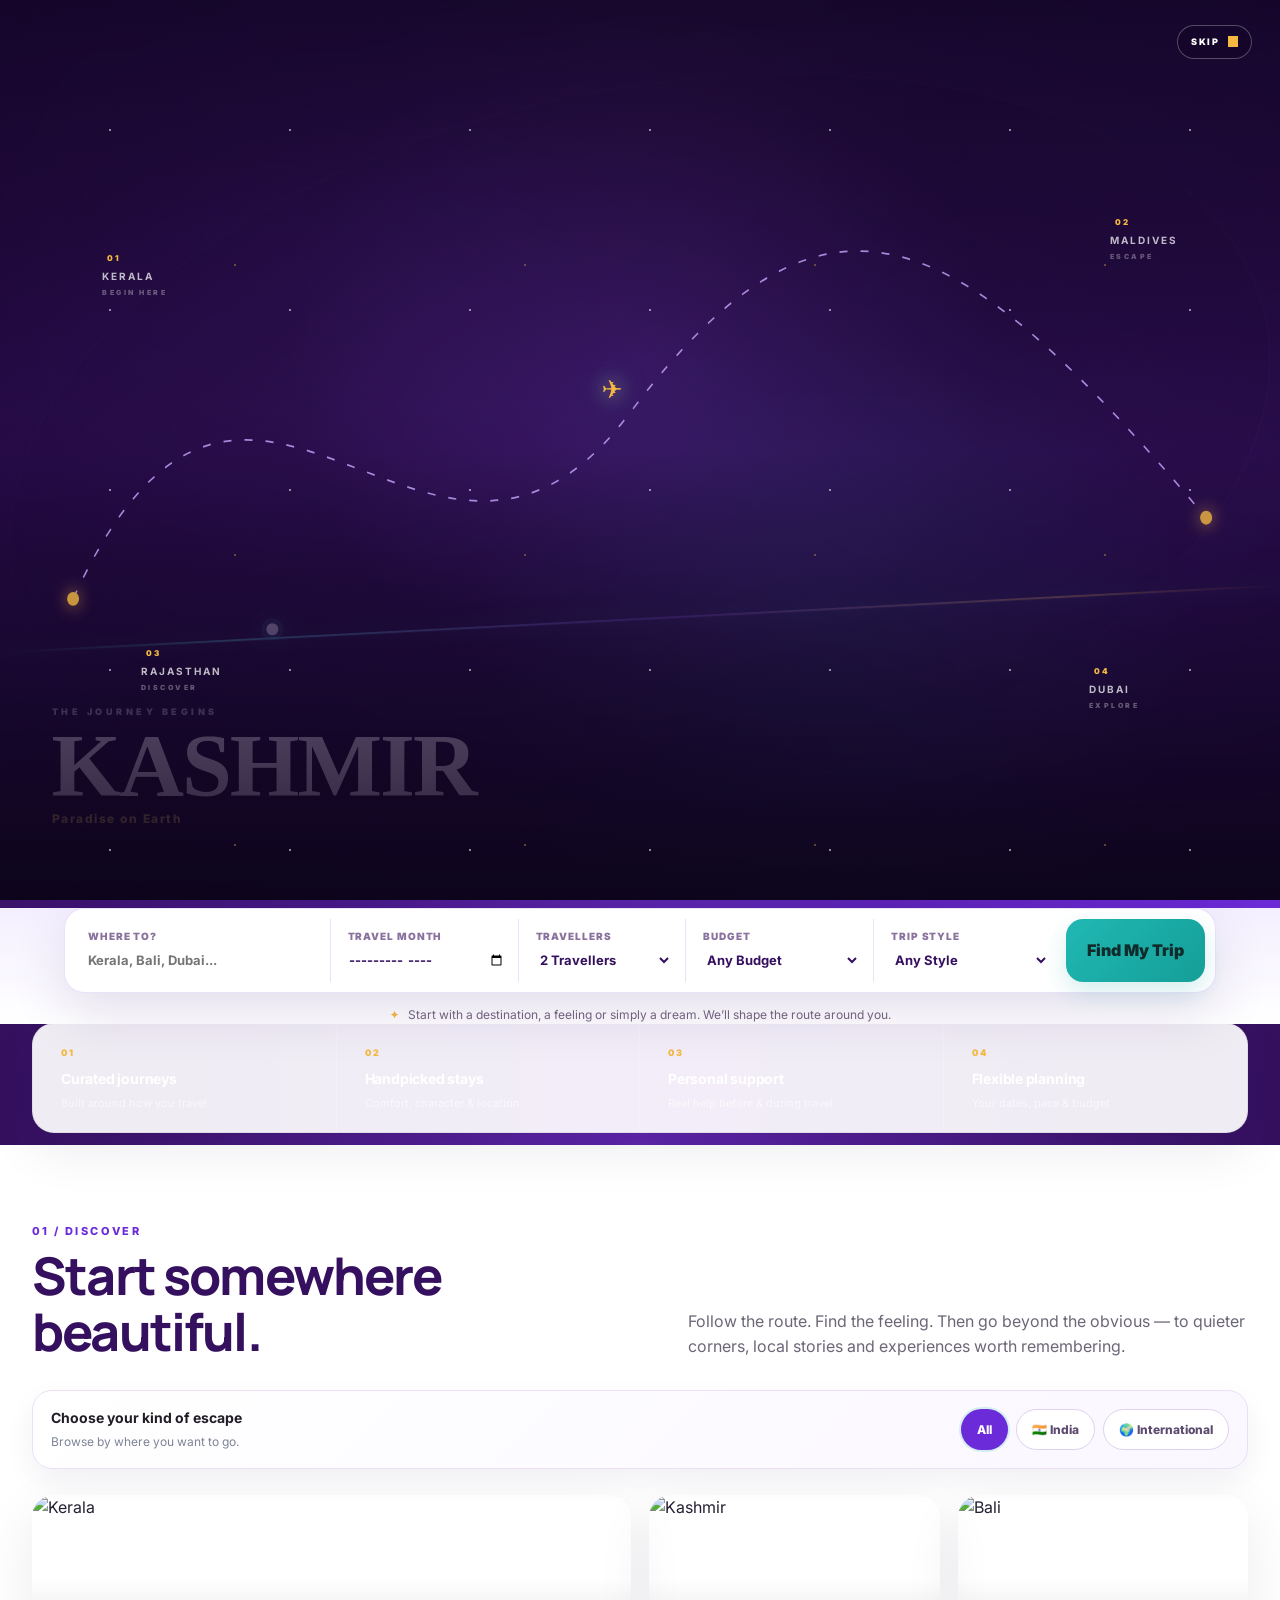
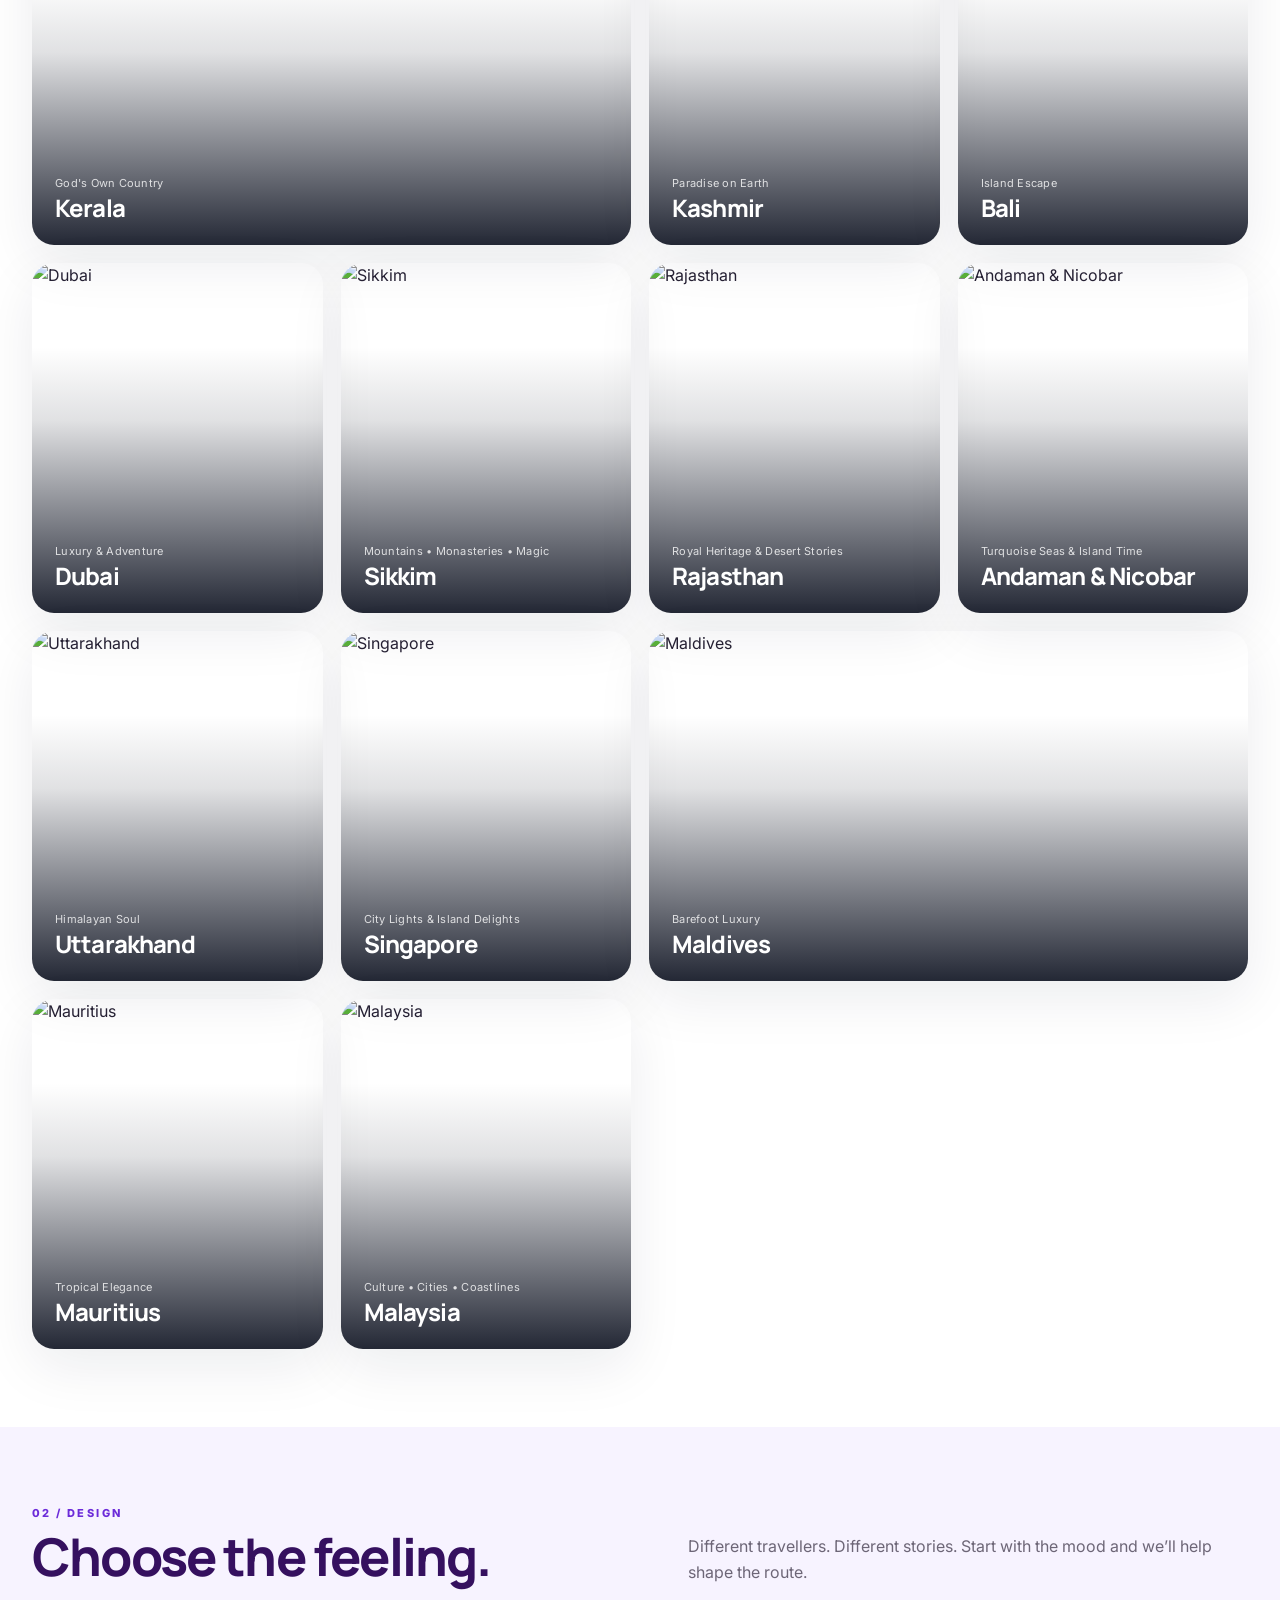
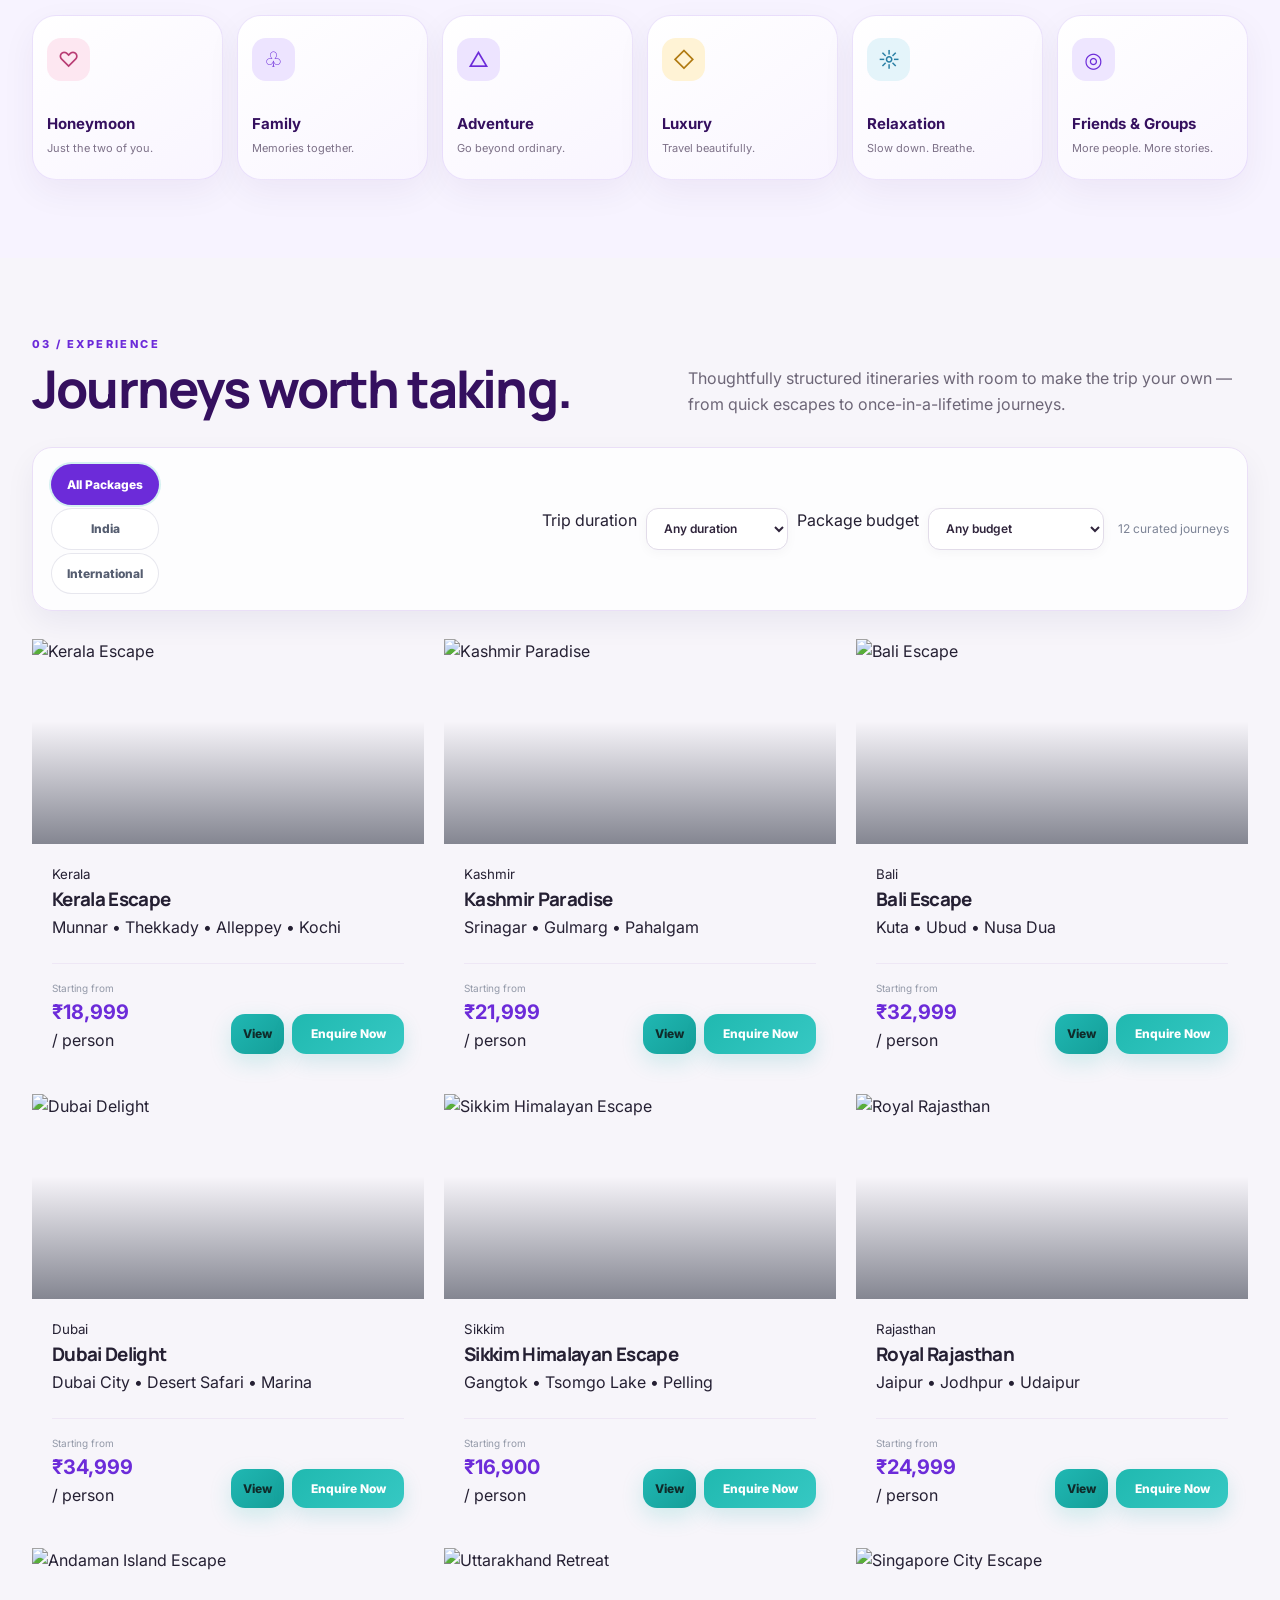
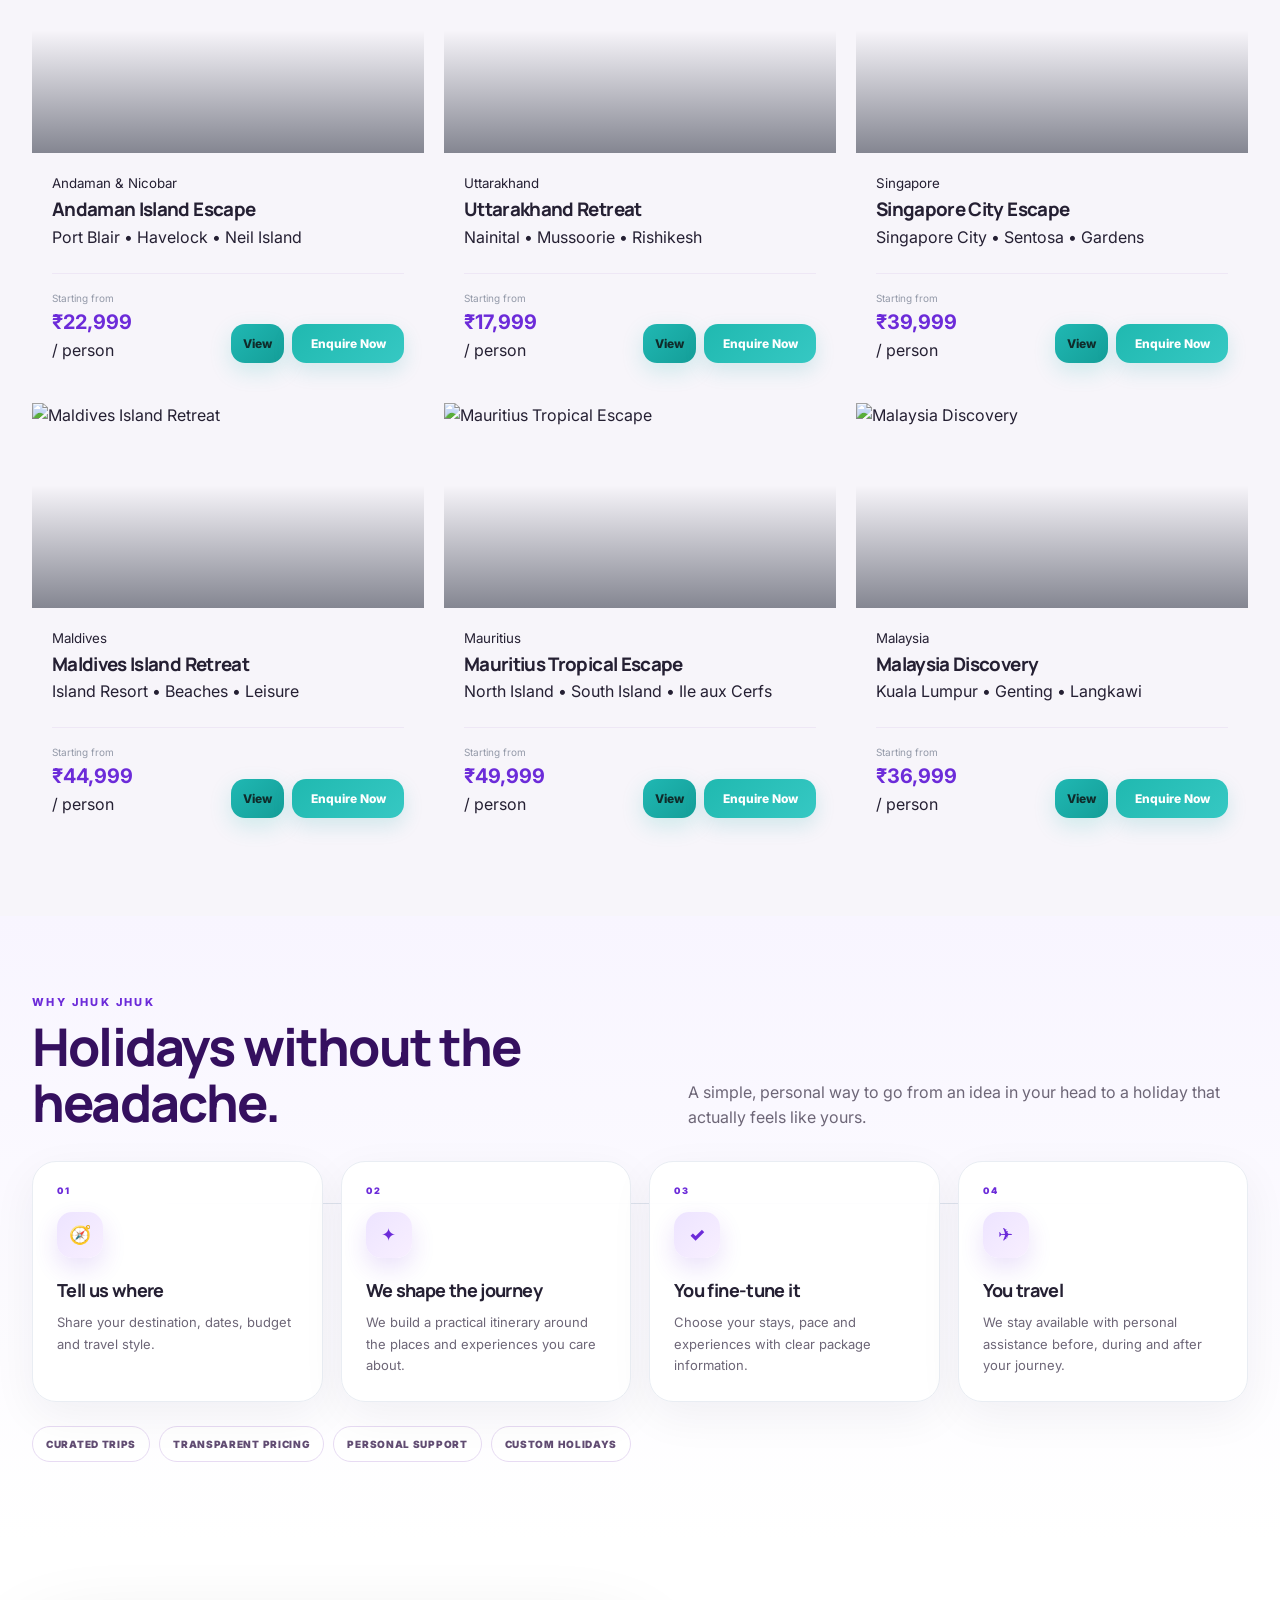
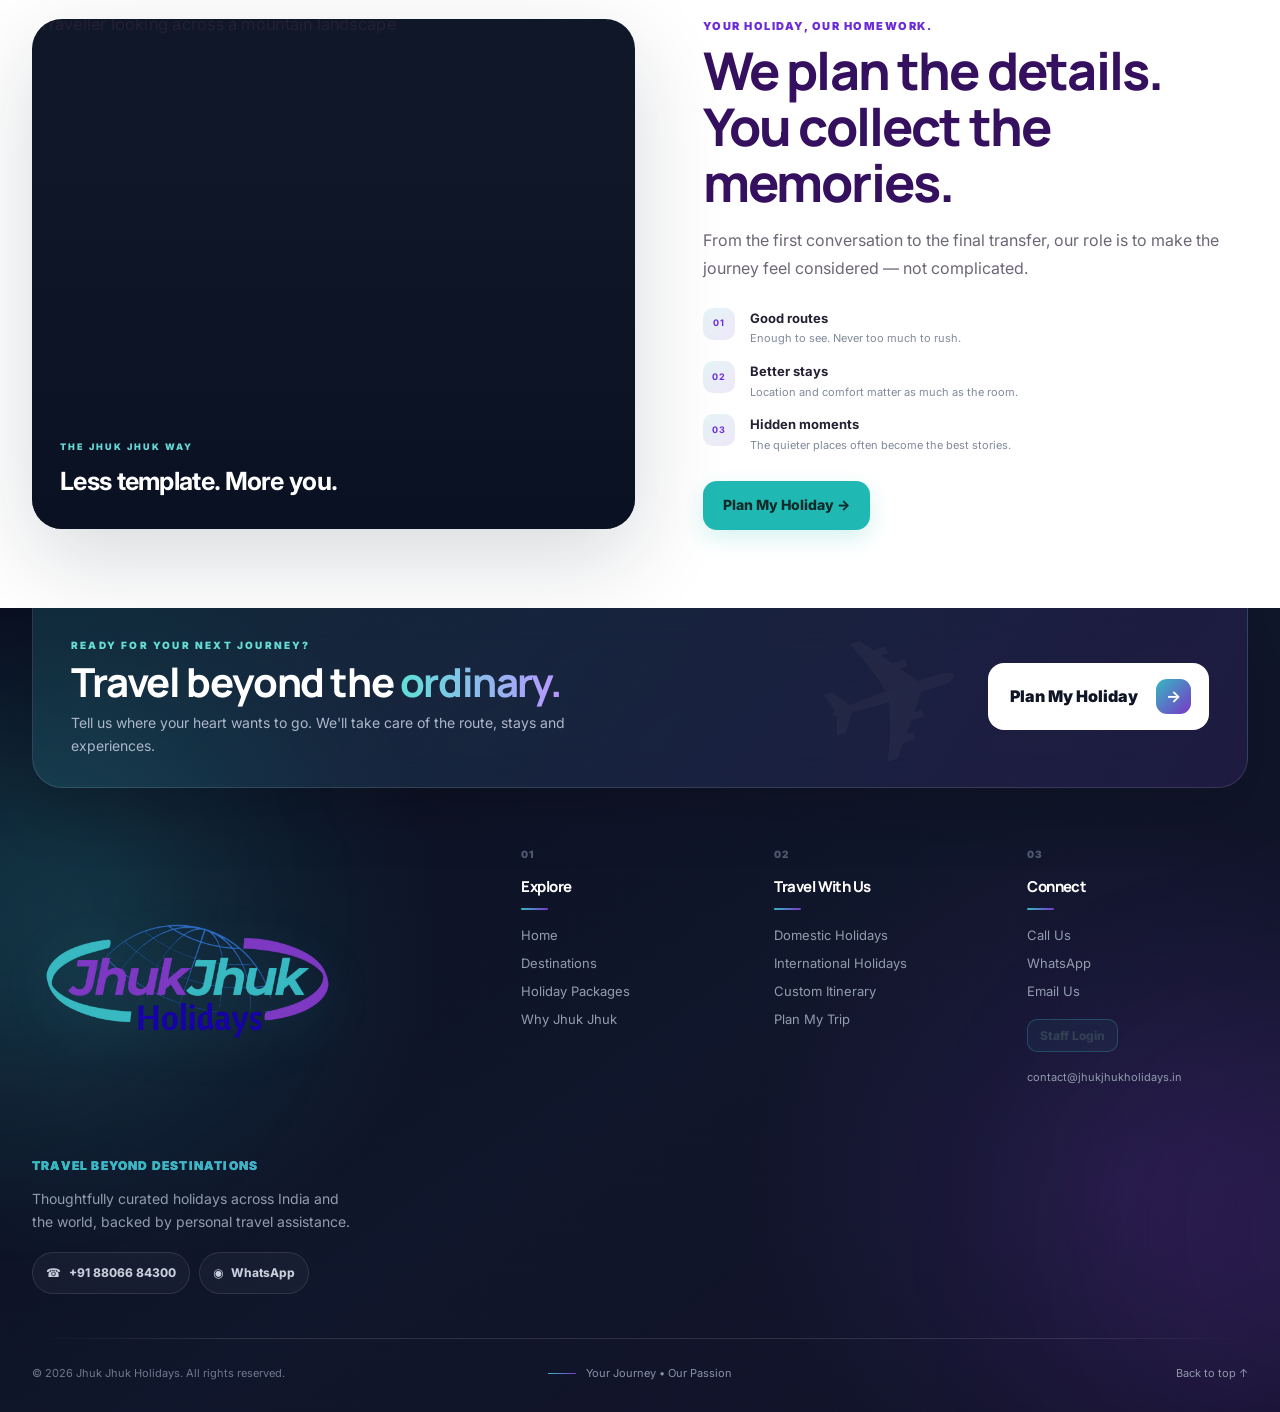
==== commit 882eb37c: "Add files via upload" ====
--- a/index.html
+++ b/index.html
@@ -27,6 +27,11 @@
   "priceRange":"₹₹"
 }
 </script>
+<link rel="preconnect" href="https://fonts.googleapis.com">
+<link href="https://fonts.googleapis.com/css2?family=Inter:wght@400;500;600;700;800&family=Manrope:wght@500;600;700;800&display=swap" rel="stylesheet">
+<link rel="preconnect" href="https://fonts.gstatic.com" crossorigin>
+<link rel="preconnect" href="https://images.unsplash.com" crossorigin>
+<link rel="preconnect" href="https://assets.mixkit.co" crossorigin>
 <link rel="stylesheet" href="assets/css/style.css">
 </head>
 <body class="locked">
@@ -81,13 +86,13 @@
   </div>
   <div class="poster-glow poster-glow-one"></div><div class="poster-glow poster-glow-two"></div>
   <div class="poster-carousel" id="posterCarousel" tabindex="0" aria-label="Featured destination video carousel">
-    <article class="poster-card" data-index="0" data-video="https://assets.mixkit.co/videos/preview/mixkit-landscape-of-the-snowy-mountain-with-a-lake-4732-large.mp4"><video class="poster-media" muted playsinline autoplay preload="metadata" poster="https://images.unsplash.com/photo-1595815771614-ade9d652a65d?auto=format&fit=crop&w=2400&q=95" aria-hidden="true"><source src="https://assets.mixkit.co/videos/preview/mixkit-landscape-of-the-snowy-mountain-with-a-lake-4732-large.mp4" type="video/mp4"></video><img class="poster-fallback" src="https://images.unsplash.com/photo-1595815771614-ade9d652a65d?auto=format&fit=crop&w=2400&q=95" alt="Kashmir mountains and lake"><div class="poster-shade"></div><div class="poster-copy"><small>DISCOVER</small><strong>KASHMIR</strong><span>Paradise on Earth</span></div><span class="poster-video-badge">▶ CINEMATIC</span></article>
-    <article class="poster-card" data-index="1" data-video="https://assets.mixkit.co/videos/preview/mixkit-tropical-island-landscape-view-4692-large.mp4"><video class="poster-media" muted playsinline autoplay preload="metadata" poster="https://images.unsplash.com/photo-1602216056096-3b40cc0c9944?auto=format&fit=crop&w=2400&q=95" aria-hidden="true"><source src="https://assets.mixkit.co/videos/preview/mixkit-tropical-island-landscape-view-4692-large.mp4" type="video/mp4"></video><img class="poster-fallback" src="https://images.unsplash.com/photo-1602216056096-3b40cc0c9944?auto=format&fit=crop&w=2400&q=95" alt="Kerala tropical backwaters"><div class="poster-shade"></div><div class="poster-copy"><small>EXPLORE</small><strong>KERALA</strong><span>Backwaters & Beyond</span></div><span class="poster-video-badge">▶ CINEMATIC</span></article>
-    <article class="poster-card" data-index="2" data-video="https://assets.mixkit.co/videos/preview/mixkit-white-sand-beach-and-palm-trees-1564-large.mp4"><video class="poster-media" muted playsinline autoplay preload="metadata" poster="https://images.unsplash.com/photo-1514282401047-d79a71a590e8?auto=format&fit=crop&w=2400&q=95" aria-hidden="true"><source src="https://assets.mixkit.co/videos/preview/mixkit-white-sand-beach-and-palm-trees-1564-large.mp4" type="video/mp4"></video><img class="poster-fallback" src="https://images.unsplash.com/photo-1514282401047-d79a71a590e8?auto=format&fit=crop&w=2400&q=95" alt="Maldives tropical resort"><div class="poster-shade"></div><div class="poster-copy"><small>ESCAPE TO</small><strong>MALDIVES</strong><span>Barefoot Luxury</span></div><span class="poster-video-badge">▶ CINEMATIC</span></article>
-    <article class="poster-card" data-index="3" data-video="https://assets.mixkit.co/videos/preview/mixkit-aerial-view-of-a-coastline-at-sunset-4135-large.mp4"><video class="poster-media" muted playsinline autoplay preload="metadata" poster="https://images.unsplash.com/photo-1599661046289-e31897846e41?auto=format&fit=crop&w=2400&q=95" aria-hidden="true"><source src="https://assets.mixkit.co/videos/preview/mixkit-aerial-view-of-a-coastline-at-sunset-4135-large.mp4" type="video/mp4"></video><img class="poster-fallback" src="https://images.unsplash.com/photo-1599661046289-e31897846e41?auto=format&fit=crop&w=2400&q=95" alt="Rajasthan palace"><div class="poster-shade"></div><div class="poster-copy"><small>EXPERIENCE</small><strong>RAJASTHAN</strong><span>Royal Heritage</span></div><span class="poster-video-badge">▶ CINEMATIC</span></article>
-    <article class="poster-card" data-index="4" data-video="https://assets.mixkit.co/videos/preview/mixkit-daytime-city-traffic-aerial-view-56-large.mp4"><video class="poster-media" muted playsinline autoplay preload="metadata" poster="https://images.unsplash.com/photo-1512453979798-5ea266f8880c?auto=format&fit=crop&w=2400&q=95" aria-hidden="true"><source src="https://assets.mixkit.co/videos/preview/mixkit-daytime-city-traffic-aerial-view-56-large.mp4" type="video/mp4"></video><img class="poster-fallback" src="https://images.unsplash.com/photo-1512453979798-5ea266f8880c?auto=format&fit=crop&w=2400&q=95" alt="Dubai skyline"><div class="poster-shade"></div><div class="poster-copy"><small>DISCOVER</small><strong>DUBAI</strong><span>Modern Wonders</span></div><span class="poster-video-badge">▶ CINEMATIC</span></article>
-    <article class="poster-card" data-index="5" data-video="https://assets.mixkit.co/videos/preview/mixkit-tropical-island-landscape-view-4692-large.mp4"><video class="poster-media" muted playsinline autoplay preload="metadata" poster="https://images.unsplash.com/photo-1537996194471-e657df975ab4?auto=format&fit=crop&w=2400&q=95" aria-hidden="true"><source src="https://assets.mixkit.co/videos/preview/mixkit-tropical-island-landscape-view-4692-large.mp4" type="video/mp4"></video><img class="poster-fallback" src="https://images.unsplash.com/photo-1537996194471-e657df975ab4?auto=format&fit=crop&w=2400&q=95" alt="Bali tropical landscape"><div class="poster-shade"></div><div class="poster-copy"><small>FEEL</small><strong>BALI</strong><span>Island Escape</span></div><span class="poster-video-badge">▶ CINEMATIC</span></article>
-    <article class="poster-card" data-index="6" data-video="https://assets.mixkit.co/videos/preview/mixkit-white-sand-beach-and-palm-trees-1564-large.mp4"><video class="poster-media" muted playsinline autoplay preload="metadata" poster="https://images.unsplash.com/photo-1507525428034-b723cf961d3e?auto=format&fit=crop&w=2400&q=95" aria-hidden="true"><source src="https://assets.mixkit.co/videos/preview/mixkit-white-sand-beach-and-palm-trees-1564-large.mp4" type="video/mp4"></video><img class="poster-fallback" src="https://images.unsplash.com/photo-1507525428034-b723cf961d3e?auto=format&fit=crop&w=2400&q=95" alt="Andaman tropical beach"><div class="poster-shade"></div><div class="poster-copy"><small>UNWIND IN</small><strong>ANDAMAN</strong><span>Blue Water Bliss</span></div><span class="poster-video-badge">▶ CINEMATIC</span></article>
+    <article class="poster-card" data-index="0" data-video="https://assets.mixkit.co/videos/preview/mixkit-landscape-of-the-snowy-mountain-with-a-lake-4732-large.mp4"><video class="poster-media" muted playsinline autoplay preload="metadata" poster="https://images.unsplash.com/photo-1595815771614-ade9d652a65d?auto=format&fit=crop&w=2400&q=95" aria-hidden="true"><source src="https://assets.mixkit.co/videos/preview/mixkit-landscape-of-the-snowy-mountain-with-a-lake-4732-large.mp4" type="video/mp4"></video><img class="poster-fallback" decoding="async" fetchpriority="high" src="https://images.unsplash.com/photo-1595815771614-ade9d652a65d?auto=format&fit=crop&w=2400&q=95" alt="Kashmir mountains and lake"><div class="poster-shade"></div><div class="poster-copy"><small>DISCOVER</small><strong>KASHMIR</strong><span>Paradise on Earth</span></div><span class="poster-video-badge">▶ CINEMATIC</span></article>
+    <article class="poster-card" data-index="1" data-video="https://assets.mixkit.co/videos/preview/mixkit-tropical-island-landscape-view-4692-large.mp4"><video class="poster-media" muted playsinline autoplay preload="metadata" poster="https://images.unsplash.com/photo-1602216056096-3b40cc0c9944?auto=format&fit=crop&w=2400&q=95" aria-hidden="true"><source src="https://assets.mixkit.co/videos/preview/mixkit-tropical-island-landscape-view-4692-large.mp4" type="video/mp4"></video><img class="poster-fallback" loading="lazy" decoding="async" src="https://images.unsplash.com/photo-1602216056096-3b40cc0c9944?auto=format&fit=crop&w=2400&q=95" alt="Kerala tropical backwaters"><div class="poster-shade"></div><div class="poster-copy"><small>EXPLORE</small><strong>KERALA</strong><span>Backwaters & Beyond</span></div><span class="poster-video-badge">▶ CINEMATIC</span></article>
+    <article class="poster-card" data-index="2" data-video="https://assets.mixkit.co/videos/preview/mixkit-white-sand-beach-and-palm-trees-1564-large.mp4"><video class="poster-media" muted playsinline autoplay preload="metadata" poster="https://images.unsplash.com/photo-1514282401047-d79a71a590e8?auto=format&fit=crop&w=2400&q=95" aria-hidden="true"><source src="https://assets.mixkit.co/videos/preview/mixkit-white-sand-beach-and-palm-trees-1564-large.mp4" type="video/mp4"></video><img class="poster-fallback" loading="lazy" decoding="async" src="https://images.unsplash.com/photo-1514282401047-d79a71a590e8?auto=format&fit=crop&w=2400&q=95" alt="Maldives tropical resort"><div class="poster-shade"></div><div class="poster-copy"><small>ESCAPE TO</small><strong>MALDIVES</strong><span>Barefoot Luxury</span></div><span class="poster-video-badge">▶ CINEMATIC</span></article>
+    <article class="poster-card" data-index="3" data-video="https://assets.mixkit.co/videos/preview/mixkit-aerial-view-of-a-coastline-at-sunset-4135-large.mp4"><video class="poster-media" muted playsinline autoplay preload="metadata" poster="https://images.unsplash.com/photo-1599661046289-e31897846e41?auto=format&fit=crop&w=2400&q=95" aria-hidden="true"><source src="https://assets.mixkit.co/videos/preview/mixkit-aerial-view-of-a-coastline-at-sunset-4135-large.mp4" type="video/mp4"></video><img class="poster-fallback" loading="lazy" decoding="async" src="https://images.unsplash.com/photo-1599661046289-e31897846e41?auto=format&fit=crop&w=2400&q=95" alt="Rajasthan palace"><div class="poster-shade"></div><div class="poster-copy"><small>EXPERIENCE</small><strong>RAJASTHAN</strong><span>Royal Heritage</span></div><span class="poster-video-badge">▶ CINEMATIC</span></article>
+    <article class="poster-card" data-index="4" data-video="https://assets.mixkit.co/videos/preview/mixkit-daytime-city-traffic-aerial-view-56-large.mp4"><video class="poster-media" muted playsinline autoplay preload="metadata" poster="https://images.unsplash.com/photo-1512453979798-5ea266f8880c?auto=format&fit=crop&w=2400&q=95" aria-hidden="true"><source src="https://assets.mixkit.co/videos/preview/mixkit-daytime-city-traffic-aerial-view-56-large.mp4" type="video/mp4"></video><img class="poster-fallback" loading="lazy" decoding="async" src="https://images.unsplash.com/photo-1512453979798-5ea266f8880c?auto=format&fit=crop&w=2400&q=95" alt="Dubai skyline"><div class="poster-shade"></div><div class="poster-copy"><small>DISCOVER</small><strong>DUBAI</strong><span>Modern Wonders</span></div><span class="poster-video-badge">▶ CINEMATIC</span></article>
+    <article class="poster-card" data-index="5" data-video="https://assets.mixkit.co/videos/preview/mixkit-tropical-island-landscape-view-4692-large.mp4"><video class="poster-media" muted playsinline autoplay preload="metadata" poster="https://images.unsplash.com/photo-1537996194471-e657df975ab4?auto=format&fit=crop&w=2400&q=95" aria-hidden="true"><source src="https://assets.mixkit.co/videos/preview/mixkit-tropical-island-landscape-view-4692-large.mp4" type="video/mp4"></video><img class="poster-fallback" loading="lazy" decoding="async" src="https://images.unsplash.com/photo-1537996194471-e657df975ab4?auto=format&fit=crop&w=2400&q=95" alt="Bali tropical landscape"><div class="poster-shade"></div><div class="poster-copy"><small>FEEL</small><strong>BALI</strong><span>Island Escape</span></div><span class="poster-video-badge">▶ CINEMATIC</span></article>
+    <article class="poster-card" data-index="6" data-video="https://assets.mixkit.co/videos/preview/mixkit-white-sand-beach-and-palm-trees-1564-large.mp4"><video class="poster-media" muted playsinline autoplay preload="metadata" poster="https://images.unsplash.com/photo-1507525428034-b723cf961d3e?auto=format&fit=crop&w=2400&q=95" aria-hidden="true"><source src="https://assets.mixkit.co/videos/preview/mixkit-white-sand-beach-and-palm-trees-1564-large.mp4" type="video/mp4"></video><img class="poster-fallback" loading="lazy" decoding="async" src="https://images.unsplash.com/photo-1507525428034-b723cf961d3e?auto=format&fit=crop&w=2400&q=95" alt="Andaman tropical beach"><div class="poster-shade"></div><div class="poster-copy"><small>UNWIND IN</small><strong>ANDAMAN</strong><span>Blue Water Bliss</span></div><span class="poster-video-badge">▶ CINEMATIC</span></article>
   </div>
   <button class="poster-arrow poster-prev" id="posterPrev" type="button" aria-label="Previous featured destination">‹</button>
   <button class="poster-arrow poster-next" id="posterNext" type="button" aria-label="Next featured destination">›</button>
@@ -255,11 +260,17 @@
     <button type="button" class="package-filter" data-package-filter="domestic">India</button>
     <button type="button" class="package-filter" data-package-filter="international">International</button>
   </div>
-  <span class="package-count" id="packageCount">12 curated journeys</span>
+  <div class="package-refine-controls" aria-label="Refine package results">
+    <label class="sr-only" for="packageDurationFilter">Trip duration</label>
+    <select id="packageDurationFilter" aria-label="Filter by trip duration"><option value="all">Any duration</option><option value="short">Up to 5 days</option><option value="week">6–7 days</option><option value="long">8+ days</option></select>
+    <label class="sr-only" for="packageBudgetFilter">Package budget</label>
+    <select id="packageBudgetFilter" aria-label="Filter by starting price"><option value="all">Any budget</option><option value="under20">Under ₹20,000</option><option value="20to40">₹20,000–₹40,000</option><option value="40plus">₹40,000+</option></select>
+  </div>
+  <span class="package-count" id="packageCount" aria-live="polite">12 curated journeys</span>
 </div>
 <div class="package-grid">
 
-<article class="package-card" data-package-category="domestic">
+<article class="package-card" data-package-category="domestic" data-duration-days="6" data-price="18999">
   <div class="package-image">
     <img src="https://images.unsplash.com/photo-1602216056096-3b40cc0c9944?auto=format&fit=crop&w=900&q=82" alt="Kerala Escape" loading="lazy">
     <span class="package-duration">5 NIGHTS • 6 DAYS</span>
@@ -275,7 +286,7 @@
     </div>
   </div>
 </article>
-<article class="package-card" data-package-category="domestic">
+<article class="package-card" data-package-category="domestic" data-duration-days="6" data-price="21999">
   <div class="package-image">
     <img src="https://images.unsplash.com/photo-1595815771614-ade9d652a65d?auto=format&fit=crop&w=900&q=82" alt="Kashmir Paradise" loading="lazy">
     <span class="package-duration">5 NIGHTS • 6 DAYS</span>
@@ -291,7 +302,7 @@
     </div>
   </div>
 </article>
-<article class="package-card" data-package-category="domestic">
+<article class="package-card" data-package-category="international" data-duration-days="6" data-price="32999">
   <div class="package-image">
     <img src="https://images.unsplash.com/photo-1537996194471-e657df975ab4?auto=format&fit=crop&w=900&q=82" alt="Bali Escape" loading="lazy">
     <span class="package-duration">5 NIGHTS • 6 DAYS</span>
@@ -307,7 +318,7 @@
     </div>
   </div>
 </article>
-<article class="package-card" data-package-category="domestic">
+<article class="package-card" data-package-category="international" data-duration-days="5" data-price="34999">
   <div class="package-image">
     <img src="https://images.unsplash.com/photo-1512453979798-5ea266f8880c?auto=format&fit=crop&w=900&q=82" alt="Dubai Delight" loading="lazy">
     <span class="package-duration">4 NIGHTS • 5 DAYS</span>
@@ -323,7 +334,7 @@
     </div>
   </div>
 </article>
-<article class="package-card" data-package-category="domestic">
+<article class="package-card" data-package-category="domestic" data-duration-days="6" data-price="16900">
   <div class="package-image">
     <img src="https://images.unsplash.com/photo-1622308644420-b20142dc993c?auto=format&fit=crop&w=900&q=82" alt="Sikkim Himalayan Escape" loading="lazy">
     <span class="package-duration">5 NIGHTS • 6 DAYS</span>
@@ -339,7 +350,7 @@
     </div>
   </div>
 </article>
-<article class="package-card" data-package-category="domestic">
+<article class="package-card" data-package-category="domestic" data-duration-days="6" data-price="24999">
   <div class="package-image">
     <img src="https://images.unsplash.com/photo-1599661046289-e31897846e41?auto=format&fit=crop&w=900&q=82" alt="Royal Rajasthan" loading="lazy">
     <span class="package-duration">5 NIGHTS • 6 DAYS</span>
@@ -355,7 +366,7 @@
     </div>
   </div>
 </article>
-<article class="package-card">
+<article class="package-card" data-package-category="domestic" data-duration-days="6" data-price="22999">
   <div class="package-image">
     <img src="https://images.unsplash.com/photo-1507525428034-b723cf961d3e?auto=format&fit=crop&w=900&q=82" alt="Andaman Island Escape" loading="lazy">
     <span class="package-duration">5 NIGHTS • 6 DAYS</span>
@@ -371,7 +382,7 @@
     </div>
   </div>
 </article>
-<article class="package-card">
+<article class="package-card" data-package-category="domestic" data-duration-days="6" data-price="17999">
   <div class="package-image">
     <img src="https://images.unsplash.com/photo-1626621341517-bbf3d9990a23?auto=format&fit=crop&w=900&q=82" alt="Uttarakhand Retreat" loading="lazy">
     <span class="package-duration">5 NIGHTS • 6 DAYS</span>
@@ -387,7 +398,7 @@
     </div>
   </div>
 </article>
-<article class="package-card" data-package-category="international">
+<article class="package-card" data-package-category="international" data-duration-days="5" data-price="39999">
   <div class="package-image">
     <img src="https://images.unsplash.com/photo-1496939376851-89342e90adcd?auto=format&fit=crop&w=1200&q=85" alt="Singapore City Escape" loading="lazy">
     <span class="package-duration">4 NIGHTS • 5 DAYS</span>
@@ -403,7 +414,7 @@
     </div>
   </div>
 </article>
-<article class="package-card" data-package-category="international">
+<article class="package-card" data-package-category="international" data-duration-days="5" data-price="44999">
   <div class="package-image">
     <img src="https://images.unsplash.com/photo-1514282401047-d79a71a590e8?auto=format&fit=crop&w=900&q=82" alt="Maldives Island Retreat" loading="lazy">
     <span class="package-duration">4 NIGHTS • 5 DAYS</span>
@@ -419,7 +430,7 @@
     </div>
   </div>
 </article>
-<article class="package-card" data-package-category="international">
+<article class="package-card" data-package-category="international" data-duration-days="6" data-price="49999">
   <div class="package-image">
     <img src="https://images.unsplash.com/photo-1540202404-a2f29016b523?auto=format&fit=crop&w=900&q=82" alt="Mauritius Tropical Escape" loading="lazy">
     <span class="package-duration">5 NIGHTS • 6 DAYS</span>
@@ -435,7 +446,7 @@
     </div>
   </div>
 </article>
-<article class="package-card" data-package-category="international">
+<article class="package-card" data-package-category="international" data-duration-days="6" data-price="36999">
   <div class="package-image">
     <img src="https://images.unsplash.com/photo-1596422846543-75c6fc197f07?auto=format&fit=crop&w=900&q=82" alt="Malaysia Discovery" loading="lazy">
     <span class="package-duration">5 NIGHTS • 6 DAYS</span>
@@ -568,11 +579,11 @@
 
     <div class="destination-gallery">
       <div class="destination-gallery-main">
-        <img id="destinationMainImage" src="" alt="">
+        <img id="destinationMainImage" src="" alt="Selected destination">
       </div>
       <div class="destination-gallery-side">
-        <img id="destinationImageTwo" src="" alt="">
-        <img id="destinationImageThree" src="" alt="">
+        <img id="destinationImageTwo" src="" alt="Additional destination view">
+        <img id="destinationImageThree" src="" alt="Additional destination view">
       </div>
     </div>
 
@@ -614,7 +625,7 @@
     <button type="button" class="hidden-gem-detail-nav prev" id="hiddenGemPrev" aria-label="Previous hidden place">‹</button>
     <button type="button" class="hidden-gem-detail-nav next" id="hiddenGemNext" aria-label="Next hidden place">›</button>
     <div class="hidden-gem-detail-hero">
-      <img id="hiddenGemDetailHeroImage" src="" alt="">
+      <img id="hiddenGemDetailHeroImage" src="" alt="Hidden gem destination view">
       <div class="hidden-gem-detail-hero-shade"></div>
       <div class="hidden-gem-detail-hero-copy">
         <span id="hiddenGemDetailKicker">HIDDEN DISCOVERY</span>
--- a/assets/css/style.css
+++ b/assets/css/style.css
@@ -1,6 +1,6 @@
 @import url('https://fonts.googleapis.com/css2?family=Kaushan+Script&family=Montserrat:wght@600;700;800;900&display=swap');
 *{box-sizing:border-box;margin:0;padding:0}
-:root{--teal:#36b8c2;--purple:#7937c8;--ink:#101526;--muted:#687086;--light:#f6f8fc;--white:#fff;--line:#e7eaf1;--shadow:0 20px 60px rgba(19,25,49,.12);--r:24px}
+:root{--teal:#20b9b0;--purple:#32105c;--ink:#252033;--muted:#686477;--light:#faf8fc;--white:#fff;--line:#e8e2ee;--shadow:0 20px 60px rgba(37,16,65,.11);--r:24px;--gold:#d6b477;--purple-bright:#7937c8}
 html{scroll-behavior:smooth}body{font-family:Inter,Poppins,system-ui,-apple-system,"Segoe UI",sans-serif;color:var(--ink);background:#fff;line-height:1.6}body.locked{overflow:hidden}
 a{text-decoration:none;color:inherit}button,input,select{font:inherit}button{cursor:pointer}img{display:block;max-width:100%}.container{width:min(1180px,calc(100% - 40px));margin:auto}
 .brand-intro{position:fixed;inset:0;z-index:99999;display:grid;place-items:center;overflow:hidden;background:#080b18;color:#fff;transition:opacity .9s cubic-bezier(.65,0,.35,1),visibility .9s,transform .9s cubic-bezier(.65,0,.35,1)}
@@ -3486,3 +3486,78 @@
   .hero-poster-stage .poster-carousel{top:33%!important;width:82vw!important;height:290px!important}
   .hero-poster-stage .poster-prev,.hero-poster-stage .poster-next{top:33%!important}
 }
+
+
+/* V53 PREMIUM VISUAL POLISH — restrained color and typography system */
+:root{--teal-hover:#159c96;--purple-deep:#260944;--surface-soft:#faf8fc;--text-secondary:#625d70}
+body{font-family:Inter,"Segoe UI",system-ui,-apple-system,sans-serif;color:var(--ink);-webkit-font-smoothing:antialiased;text-rendering:optimizeLegibility}
+h1,h2,h3,h4,.title,.hero h1,.cta h2,.intro-tagline{font-family:Manrope,Inter,"Segoe UI",sans-serif;font-weight:750}
+.nav-links a{color:#494356}
+.nav-links a:hover{color:var(--purple)}
+.btn-primary{background:var(--teal);color:#102b2a;box-shadow:0 8px 22px rgba(32,185,176,.19)}
+.btn-primary:hover{background:var(--teal-hover);color:#fff;box-shadow:0 10px 26px rgba(32,156,150,.24)}
+.search-btn{background:var(--teal);color:#102b2a;transition:background .2s,transform .2s}
+.search-btn:hover{background:var(--teal-hover);color:#fff;transform:translateY(-1px)}
+.eyebrow{color:#5d2b91}
+.meta{color:#63329b}
+.feature-icon{background:linear-gradient(135deg,rgba(32,185,176,.13),rgba(50,16,92,.08))}
+.cta-box{background:linear-gradient(125deg,#32105c 0%,#4a2374 64%,#177f82 100%)}
+.modal-top{background:linear-gradient(135deg,rgba(32,185,176,.09),rgba(50,16,92,.07))}
+.day-label{background:var(--purple)}
+input:focus-visible,select:focus-visible,textarea:focus-visible,button:focus-visible,a:focus-visible{outline:3px solid rgba(32,185,176,.55);outline-offset:3px}
+::selection{background:rgba(32,185,176,.22);color:#252033}
+@media(prefers-reduced-motion:reduce){html{scroll-behavior:auto}*,*::before,*::after{animation-duration:.01ms!important;animation-iteration-count:1!important;transition-duration:.01ms!important;scroll-behavior:auto!important}}
+
+
+/* V53 seamless-flow refinement inspired by HONOR's clean, predictable navigation.
+   Surgical override: preserve the approved cinematic design and existing content. */
+:root{--jj-flow-ease:cubic-bezier(.22,.61,.36,1);--jj-flow-fast:180ms}
+html{scroll-padding-top:100px}
+section[id],main[id],footer[id]{scroll-margin-top:100px}
+.navbar{transition:background-color .22s var(--jj-flow-ease),box-shadow .22s var(--jj-flow-ease)}
+.nav-links a{position:relative;text-decoration:none}
+.nav-links a:focus-visible,.navbar button:focus-visible,.btn:focus-visible,a:focus-visible,button:focus-visible,input:focus-visible,select:focus-visible,textarea:focus-visible{outline:3px solid #D6B477;outline-offset:3px}
+.btn,.nav-links a,.poster-arrow,.poster-dot,.destination,.package-card{transition-timing-function:var(--jj-flow-ease)}
+img{height:auto}
+@media(max-width:1000px){
+  /* Fix V53 mobile menu being hidden by a later display:none!important rule. */
+  .nav-links{display:flex!important;visibility:hidden;pointer-events:none;opacity:0;top:66px!important;left:0;right:0;width:100%;max-height:calc(100dvh - 66px);overflow-y:auto;transform:translateY(-10px);transition:opacity .22s var(--jj-flow-ease),transform .22s var(--jj-flow-ease),visibility .22s;z-index:1001}
+  .nav-links.active{display:flex!important;visibility:visible;pointer-events:auto;opacity:1;transform:translateY(0)}
+  .nav-links a{display:block;padding:10px 8px;min-height:44px}
+  .nav-links li{width:100%}
+  .navbar .nav-actions{margin-left:auto}
+}
+@media(max-width:650px){.nav-links{top:66px!important}}
+@media(prefers-reduced-motion:reduce){html{scroll-behavior:auto}.navbar,.nav-links,.nav-links a,.btn{transition:none!important}}
+
+
+/* V53 premium UX pass — HONOR-inspired clarity and consistency, not a redesign. */
+:root{
+  --jj-purple:#32105C;--jj-purple-deep:#24103F;--jj-teal:#20B9B0;
+  --jj-gold:#D6B477;--jj-ivory:#FAF8FC;--jj-ink:#252033;
+  --jj-ease:cubic-bezier(.22,.61,.36,1);
+}
+html{scroll-padding-top:96px}
+body{font-family:Inter,system-ui,-apple-system,"Segoe UI",sans-serif;color:var(--jj-ink)}
+:is(h1,h2,h3,h4,.title,.section-head h2){font-family:Manrope,Inter,system-ui,sans-serif;letter-spacing:-.035em}
+.navbar{transition:background-color .22s var(--jj-ease),box-shadow .22s var(--jj-ease)}
+.btn,.explorer-filter,.package-filter,.style-card,.destination,.package-card{transition-timing-function:var(--jj-ease)}
+.btn:focus-visible,a:focus-visible,button:focus-visible,input:focus-visible,select:focus-visible,textarea:focus-visible{outline:3px solid var(--jj-gold);outline-offset:3px}
+.explorer-filter[aria-pressed="true"],.package-filter[aria-pressed="true"]{box-shadow:0 0 0 2px rgba(32,185,176,.18)}
+.package-toolbar{gap:14px;align-items:center;flex-wrap:wrap}
+.package-refine-controls{display:flex;gap:9px;flex-wrap:wrap;margin-left:auto}
+.package-refine-controls select{min-height:42px;max-width:100%;padding:0 34px 0 13px;border:1px solid #e2dce9;border-radius:12px;background:#fff;color:#30253c;font:600 12px Inter,system-ui,sans-serif;box-shadow:0 3px 12px rgba(35,16,63,.035)}
+.package-refine-controls select:focus{border-color:var(--jj-teal)}
+.package-count{white-space:nowrap}
+.is-filter-hidden{display:none!important}
+/* Keep mobile navigation operable and predictable at every tablet/mobile breakpoint. */
+@media(max-width:1000px){
+ .nav-links{display:flex!important;visibility:hidden;pointer-events:none;opacity:0;top:66px!important;left:0;right:0;width:100%;max-height:calc(100dvh - 66px);overflow-y:auto;transform:translateY(-8px);transition:opacity .2s var(--jj-ease),transform .2s var(--jj-ease),visibility .2s;z-index:1001}
+ .nav-links.active{display:flex!important;visibility:visible;pointer-events:auto;opacity:1;transform:translateY(0)}
+ .nav-links a{display:block;min-height:44px;padding:10px 8px}
+ .nav-links li{width:100%}
+ .package-refine-controls{margin-left:0;width:100%}
+ .package-refine-controls select{flex:1;min-width:145px}
+}
+@media(max-width:520px){.package-refine-controls{display:grid;grid-template-columns:1fr 1fr}.package-refine-controls select{width:100%;min-width:0;font-size:11px;padding-left:9px;padding-right:22px}.package-toolbar{align-items:stretch}.package-count{width:100%}}
+@media(prefers-reduced-motion:reduce){html{scroll-behavior:auto}.navbar,.btn,.explorer-filter,.package-filter,.style-card,.destination,.package-card{transition:none!important}}
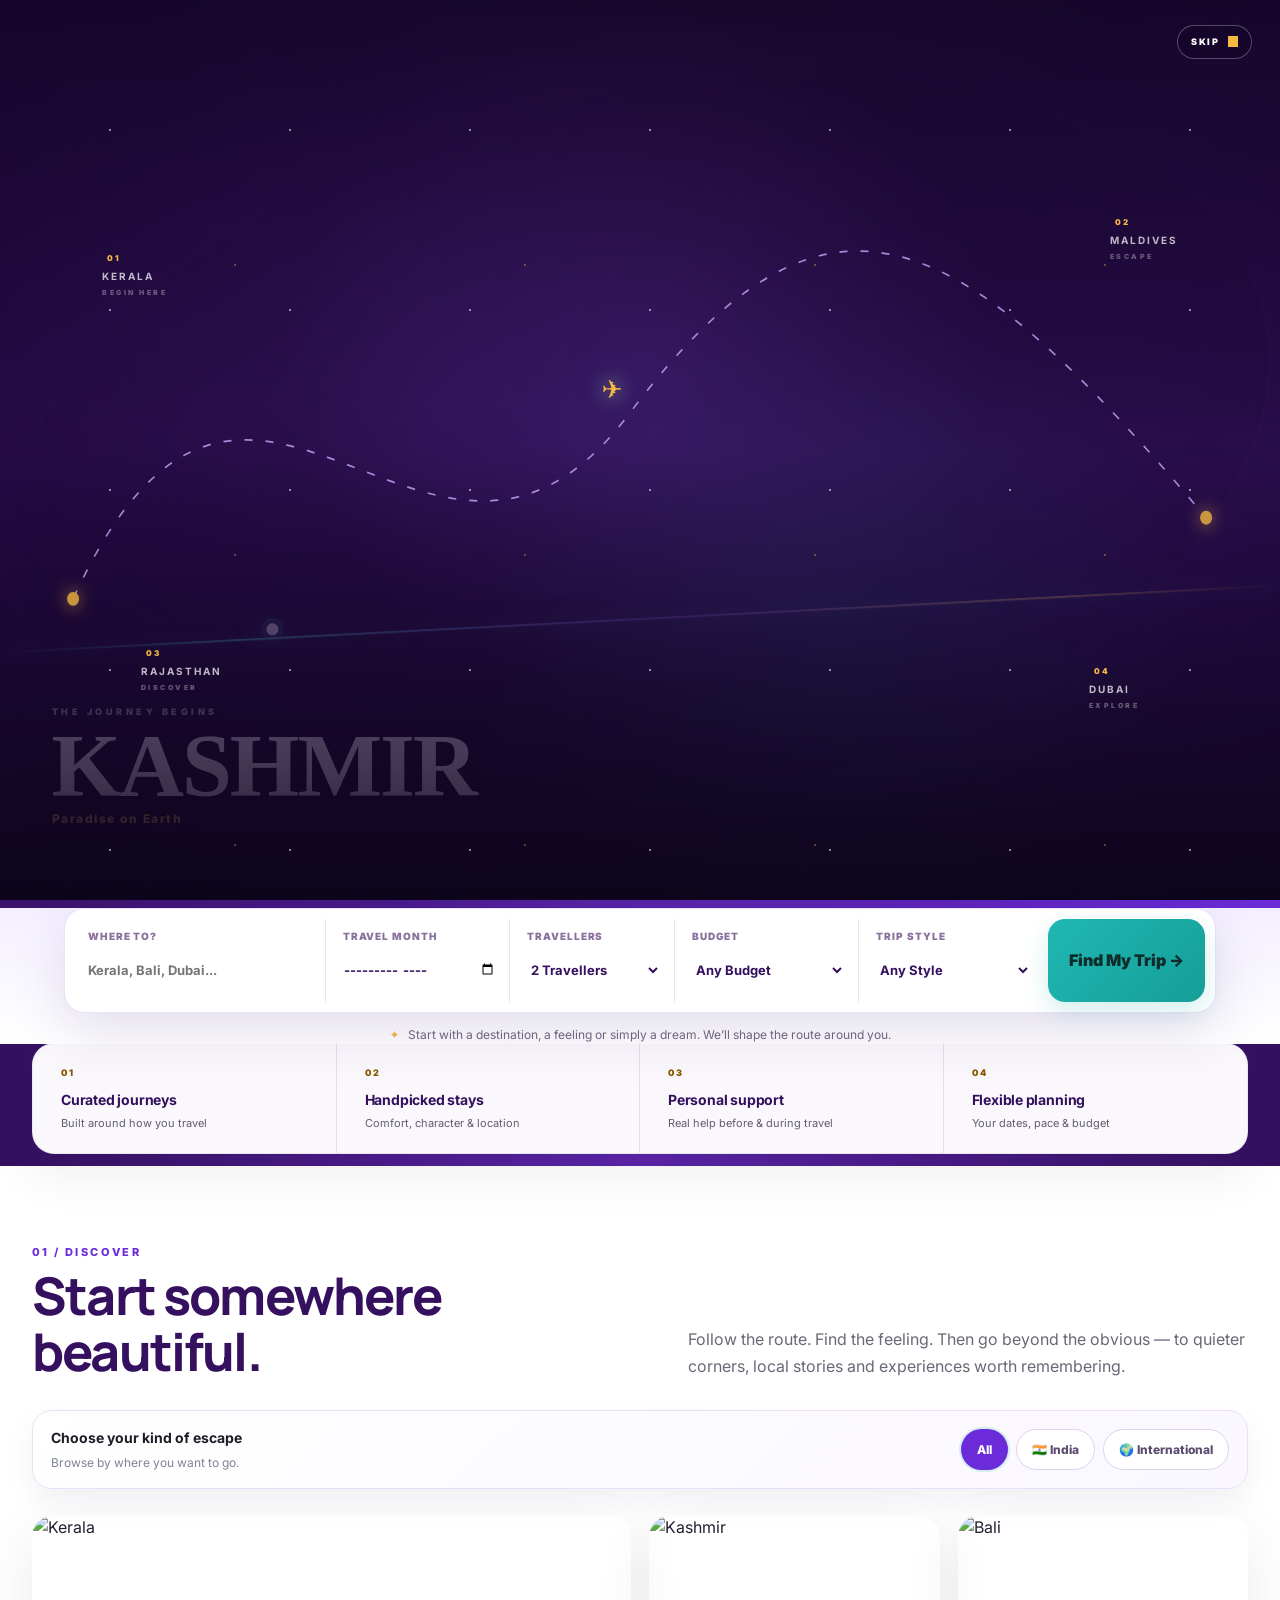
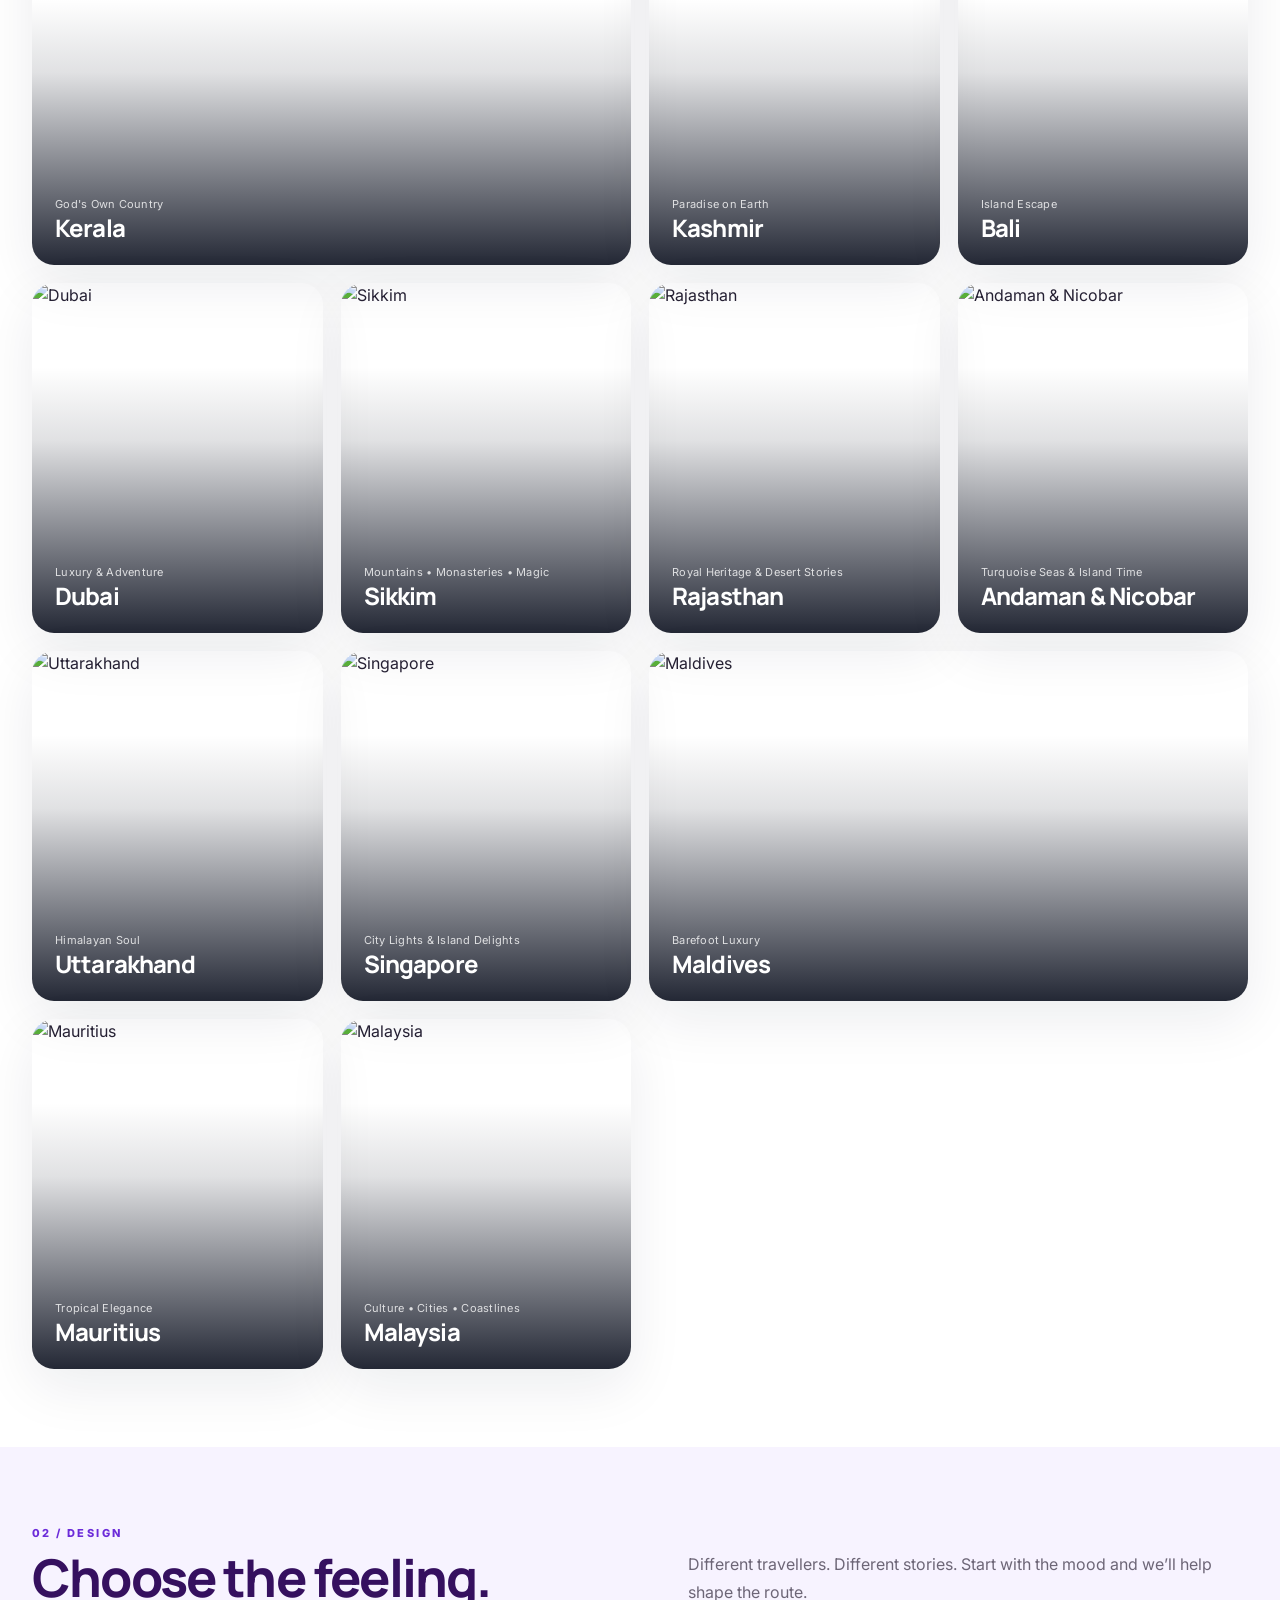
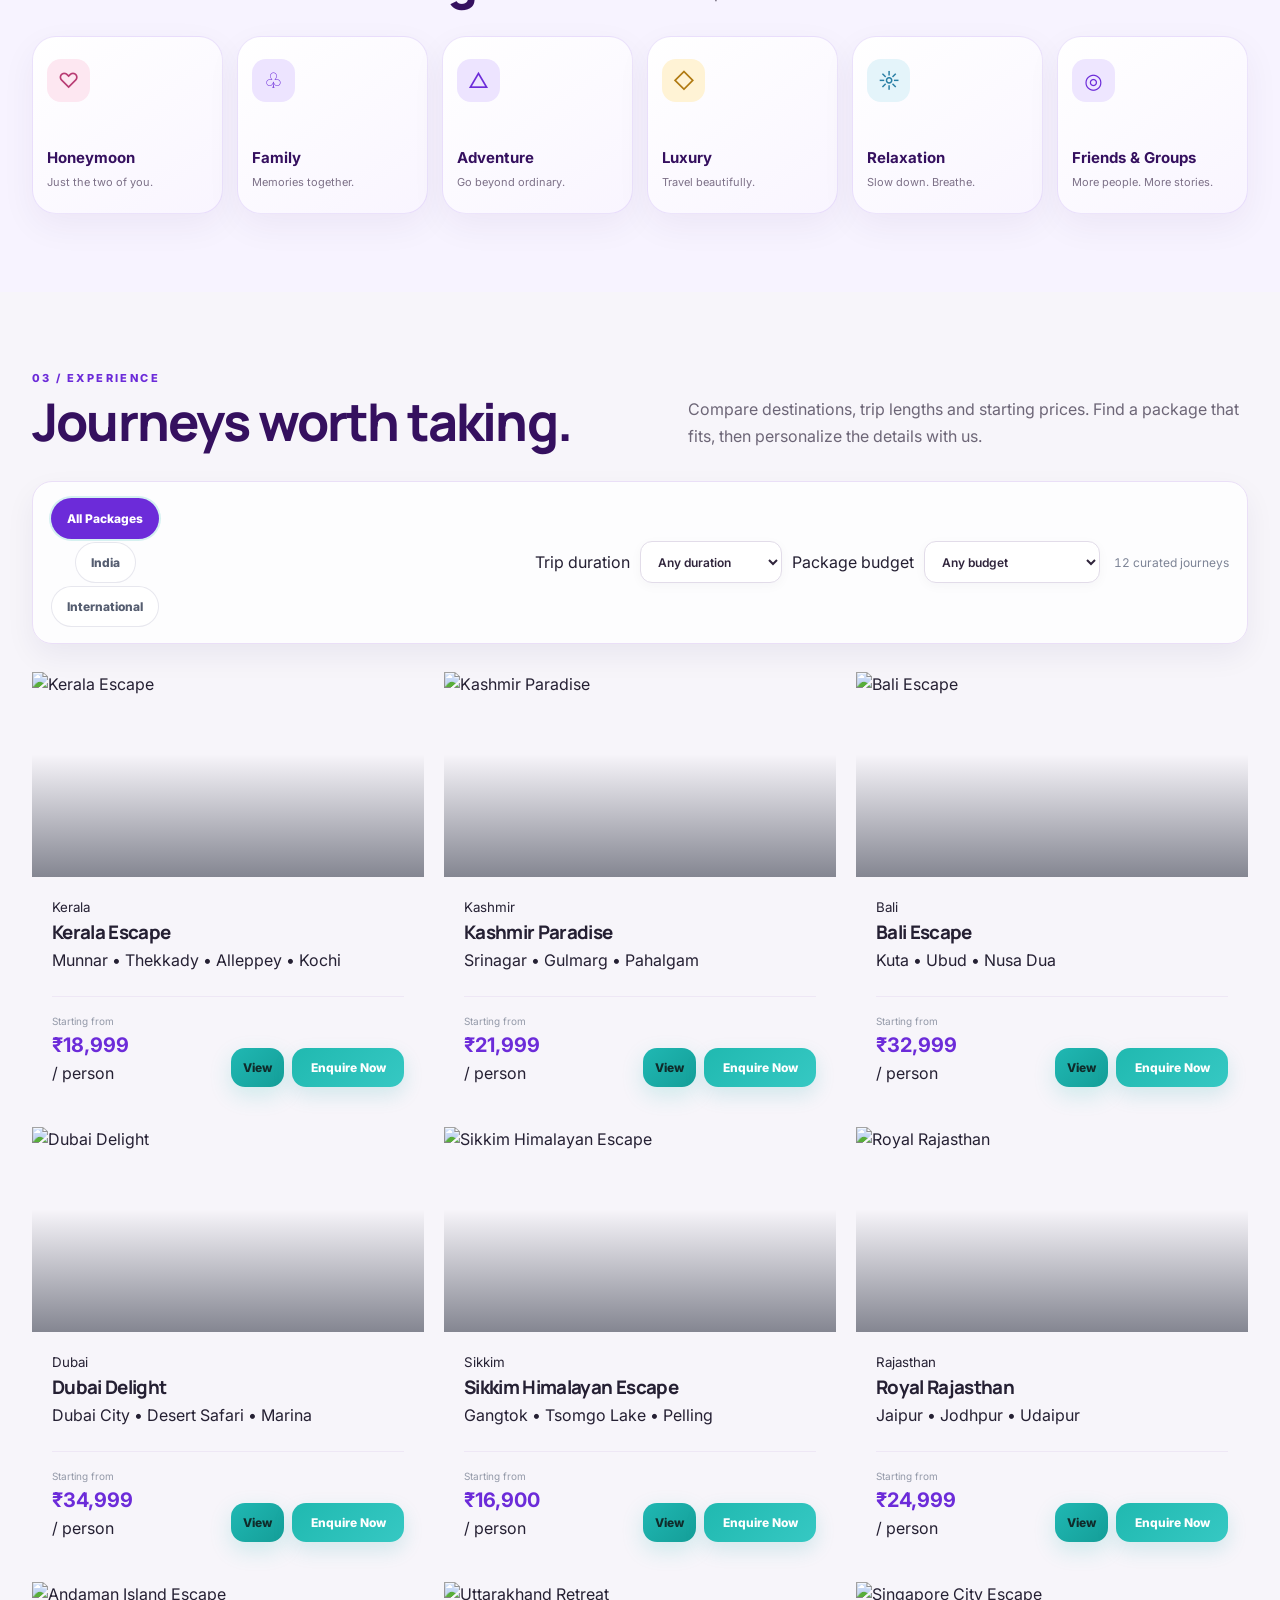
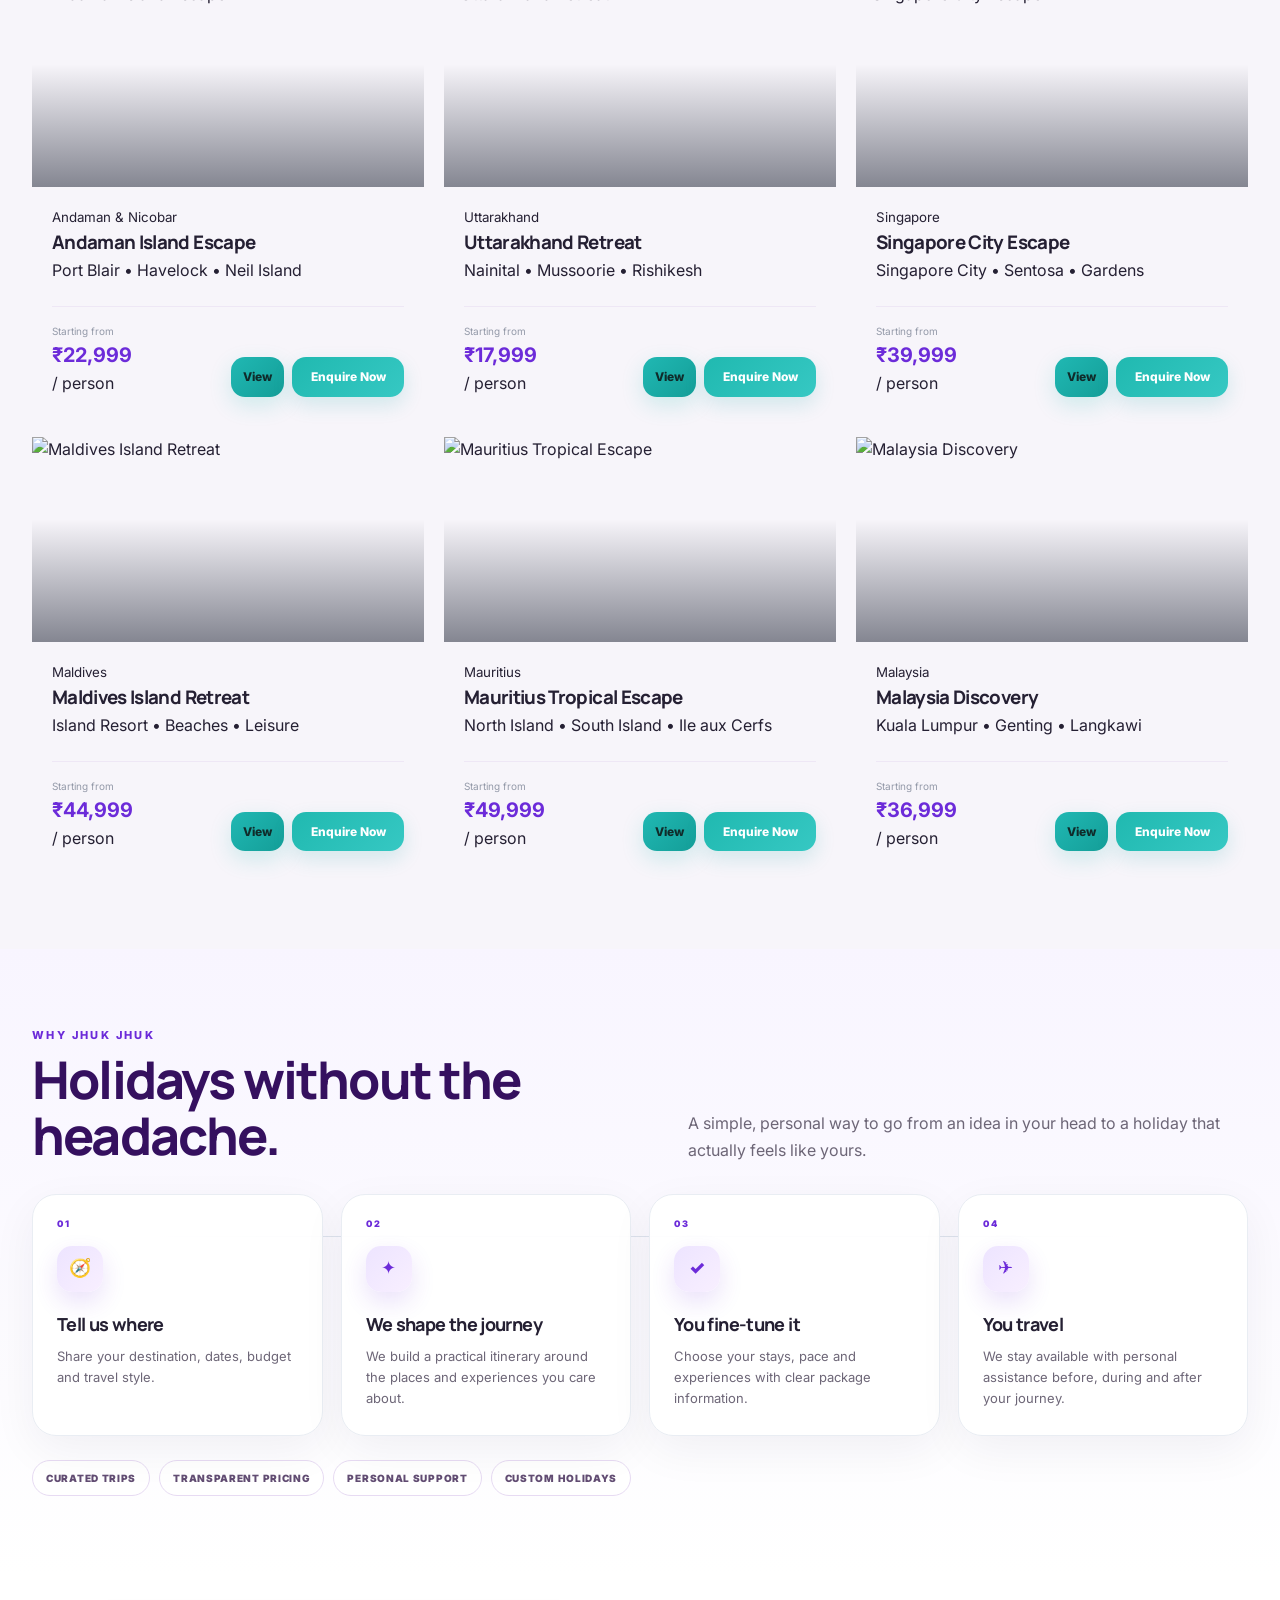
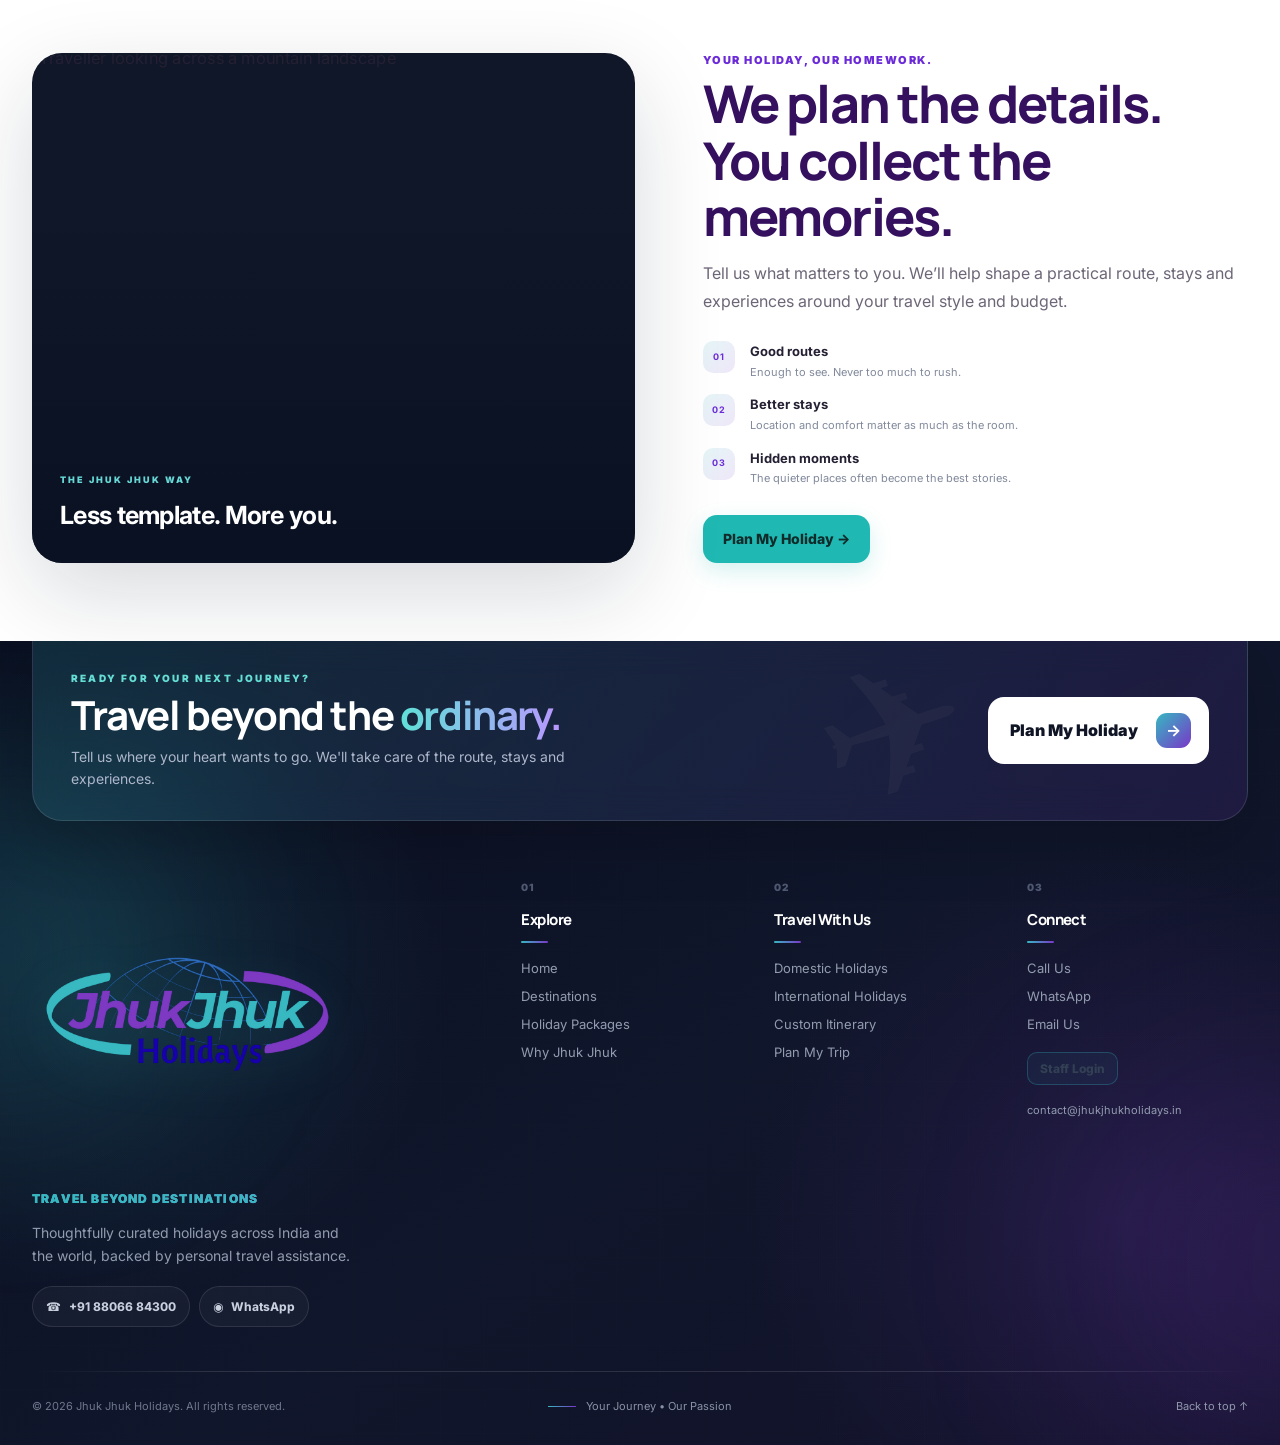
==== commit 7c5f227f: "Add files via upload" ====
--- a/index.html
+++ b/index.html
@@ -33,6 +33,7 @@
 <link rel="preconnect" href="https://images.unsplash.com" crossorigin>
 <link rel="preconnect" href="https://assets.mixkit.co" crossorigin>
 <link rel="stylesheet" href="assets/css/style.css">
+<link rel="stylesheet" href="assets/css/homepage-polish.css">
 </head>
 <body class="locked">
 <a class="skip-link" href="#main-content">Skip to content</a>
@@ -64,9 +65,9 @@
   </div>
   <div class="intro-footer"><span>DISCOVER</span><i></i><span>DESIGN</span><i></i><span>EXPERIENCE</span></div>
 </div>
-<header class="navbar"><div class="container nav-inner"><a href="#home" class="company-logo"><img src="assets/images/jhuk-jhuk-logo-exact.png" alt="Jhuk Jhuk Holidays"></a><ul class="nav-links" id="navLinks"><li><a href="#home">Home</a></li><li><a href="#destinations">Destinations</a></li><li><a href="#packages">Packages</a></li><li><a href="#why">Why Us</a></li><li><a href="#contact">Contact</a></li></ul><div class="nav-actions"><button class="btn btn-primary" id="planTrip">Plan My Trip</button><button class="menu" id="menuBtn" aria-label="Open menu" aria-expanded="false" aria-controls="navLinks">☰</button></div></div></header>
+<header class="navbar"><div class="container nav-inner"><a href="#home" class="company-logo"><img src="assets/images/jhuk-jhuk-logo-exact.png" alt="Jhuk Jhuk Holidays"></a><ul class="nav-links" id="navLinks"><li><a href="#home">Home</a></li><li><a href="#destinations">Destinations</a></li><li><a href="#packages">Packages</a></li><li><a href="#travel-styles">Experiences</a></li><li><a href="#why">Why Us</a></li><li><a href="#contact">Contact</a></li></ul><div class="nav-actions"><button class="btn btn-primary" id="planTrip">Plan My Trip</button><button class="menu" id="menuBtn" aria-label="Open menu" aria-expanded="false" aria-controls="navLinks">☰</button></div></div></header>
 <main id="main-content">
-<section class="hero hero-poster-stage" id="home" aria-label="Featured travel destinations">
+<section class="hero hero-poster-stage" id="home" aria-label="Discover featured holiday destinations">
 <div class="hero-poster-backdrop">
   <div class="hero-cinematic-bg" aria-hidden="true">
     <div class="hero-cinematic-photo hero-cinematic-kashmir"></div>
@@ -101,8 +102,8 @@
 <div class="container hero-container"><div class="hero-content">
   <div class="hero-kicker purple-kicker"><i></i> YOUR STORY STARTS HERE <span>•</span> JHUK JHUK HOLIDAYS</div>
   <h1 class="hero-destinations-title purple-hero-title"><span class="hero-title-top">TRAVEL BEYOND</span><span class="hero-script gradient-text">DESTINATION.</span></h1>
-  <p class="hero-lead">We don’t just book holidays. We shape journeys around you — from the first idea to the moment you come home with a story.</p>
-  <div class="hero-buttons"><button class="btn btn-primary hero-plan-btn" id="customTrip">Plan My Journey →</button><a href="#destinations" class="btn btn-teal-soft hero-explore-btn">Begin Exploring</a></div>
+  <p class="hero-lead">Discover remarkable places and thoughtfully planned holidays, shaped around your dates, budget and the way you love to travel.</p>
+  <div class="hero-buttons"><button class="btn btn-primary hero-plan-btn" id="customTrip">Plan My Trip →</button><a href="#destinations" class="btn btn-teal-soft hero-explore-btn">Explore Destinations</a></div>
   <div class="hero-mini-trust"><span>✦ DISCOVER</span><span>✦ DESIGN</span><span>✦ EXPERIENCE</span></div>
   <div class="hero-story-note"><span>JHUK JHUK JOURNEY</span><i></i><b>FROM DREAM TO DEPARTURE</b></div>
 
@@ -124,7 +125,7 @@
     <div class="journey-bridge-steps"><div><span>01</span><strong>DISCOVER</strong><small>Find the place</small></div><div><span>02</span><strong>DESIGN</strong><small>Shape the journey</small></div><div><span>03</span><strong>EXPERIENCE</strong><small>Live the story</small></div></div>
   </div>
 </section>
-<div class="search-wrap" id="planner"><div class="container"><form class="search-panel" id="holidaySearch"><div class="field"><label>Where to?</label><input id="destination" name="destination" autocomplete="off" placeholder="Kerala, Bali, Dubai..." aria-label="Travel destination" required></div><div class="field"><label>Travel Month</label><input type="month" id="travelMonth" name="travelMonth" aria-label="Travel month"></div><div class="field"><label>Travellers</label><select id="travellers" name="travellers" aria-label="Number of travellers"><option>2 Travellers</option><option>3 Travellers</option><option>4 Travellers</option><option>5+ Travellers</option></select></div><div class="field"><label>Budget</label><select id="budget" name="budget" aria-label="Travel budget"><option>Any Budget</option><option>Under ₹20,000</option><option>₹20,000 – ₹40,000</option><option>₹40,000 – ₹75,000</option><option>₹75,000+</option></select></div><div class="field field-style"><label>Trip Style</label><select id="tripStyle" name="tripStyle" aria-label="Trip style"><option>Any Style</option><option>Couple / Honeymoon</option><option>Family</option><option>Friends</option><option>Adventure</option><option>Luxury</option></select></div><button class="search-btn">Find My Trip</button></form><div class="planner-note"><span>✦</span> Start with a destination, a feeling or simply a dream. We’ll shape the route around you.</div></div></div>
+<div class="search-wrap" id="planner"><div class="container"><form class="search-panel" id="holidaySearch"><div class="field"><label>Where to?</label><input id="destination" name="destination" autocomplete="off" placeholder="Kerala, Bali, Dubai..." aria-label="Travel destination" required></div><div class="field"><label>Travel Month</label><input type="month" id="travelMonth" name="travelMonth" aria-label="Travel month"></div><div class="field"><label>Travellers</label><select id="travellers" name="travellers" aria-label="Number of travellers"><option>2 Travellers</option><option>3 Travellers</option><option>4 Travellers</option><option>5+ Travellers</option></select></div><div class="field"><label>Budget</label><select id="budget" name="budget" aria-label="Travel budget"><option>Any Budget</option><option>Under ₹20,000</option><option>₹20,000 – ₹40,000</option><option>₹40,000 – ₹75,000</option><option>₹75,000+</option></select></div><div class="field field-style"><label>Trip Style</label><select id="tripStyle" name="tripStyle" aria-label="Trip style"><option>Any Style</option><option>Couple / Honeymoon</option><option>Family</option><option>Friends</option><option>Adventure</option><option>Luxury</option><option>Relaxation</option></select></div><button class="search-btn" type="submit">Find My Trip <span aria-hidden="true">→</span></button></form><div class="planner-note" id="plannerNote" aria-live="polite"><span aria-hidden="true">✦</span> Start with a destination, a feeling or simply a dream. We’ll shape the route around you.</div></div></div>
 
 <div class="travel-promise" aria-label="Jhuk Jhuk Holidays travel promise">
   <div class="container travel-promise-grid">
@@ -253,8 +254,8 @@
           </div>
         </article>
 </div></div></section>
-<section class="section journey-styles" id="travel-styles"><div class="container"><div class="section-head"><div><span class="eyebrow">02 / DESIGN</span><h2 class="title">Choose the feeling.</h2></div><p class="lead">Different travellers. Different stories. Start with the mood and we’ll help shape the route.</p></div><div class="style-grid"><button class="style-card style-honeymoon" type="button" data-style-filter="Couple / Honeymoon"><span>♡</span><strong>Honeymoon</strong><small>Just the two of you.</small></button><button class="style-card style-family" type="button" data-style-filter="Family"><span>♧</span><strong>Family</strong><small>Memories together.</small></button><button class="style-card style-adventure" type="button" data-style-filter="Adventure"><span>△</span><strong>Adventure</strong><small>Go beyond ordinary.</small></button><button class="style-card style-luxury" type="button" data-style-filter="Luxury"><span>◇</span><strong>Luxury</strong><small>Travel beautifully.</small></button><button class="style-card style-relax" type="button" data-style-filter="Any Style"><span>☼</span><strong>Relaxation</strong><small>Slow down. Breathe.</small></button><button class="style-card style-friends" type="button" data-style-filter="Friends"><span>◎</span><strong>Friends & Groups</strong><small>More people. More stories.</small></button></div></div></section>
-<section class="section light" id="packages"><div class="container"><div class="section-head"><div><span class="eyebrow">03 / EXPERIENCE</span><h2 class="title">Journeys worth taking.</h2></div><p class="lead">Thoughtfully structured itineraries with room to make the trip your own — from quick escapes to once-in-a-lifetime journeys.</p></div><div class="package-toolbar">
+<section class="section journey-styles" id="travel-styles"><div class="container"><div class="section-head"><div><span class="eyebrow">02 / DESIGN</span><h2 class="title">Choose the feeling.</h2></div><p class="lead">Different travellers. Different stories. Start with the mood and we’ll help shape the route.</p></div><div class="style-grid" aria-label="Choose your travel style"><button class="style-card style-honeymoon" type="button" data-style-filter="Couple / Honeymoon"><span>♡</span><strong>Honeymoon</strong><small>Just the two of you.</small></button><button class="style-card style-family" type="button" data-style-filter="Family"><span>♧</span><strong>Family</strong><small>Memories together.</small></button><button class="style-card style-adventure" type="button" data-style-filter="Adventure"><span>△</span><strong>Adventure</strong><small>Go beyond ordinary.</small></button><button class="style-card style-luxury" type="button" data-style-filter="Luxury"><span>◇</span><strong>Luxury</strong><small>Travel beautifully.</small></button><button class="style-card style-relax" type="button" data-style-filter="Any Style"><span>☼</span><strong>Relaxation</strong><small>Slow down. Breathe.</small></button><button class="style-card style-friends" type="button" data-style-filter="Friends"><span>◎</span><strong>Friends & Groups</strong><small>More people. More stories.</small></button></div></div></section>
+<section class="section light" id="packages"><div class="container"><div class="section-head"><div><span class="eyebrow">03 / EXPERIENCE</span><h2 class="title">Journeys worth taking.</h2></div><p class="lead">Compare destinations, trip lengths and starting prices. Find a package that fits, then personalize the details with us.</p></div><div class="package-toolbar">
   <div class="package-filter-tabs" id="packageFilters" role="group" aria-label="Filter packages">
     <button type="button" class="package-filter is-active" data-package-filter="all">All Packages</button>
     <button type="button" class="package-filter" data-package-filter="domestic">India</button>
@@ -480,7 +481,7 @@
 <section class="section travel-planning-story" aria-labelledby="planningStoryTitle">
   <div class="container story-grid">
     <div class="story-image"><img src="https://images.unsplash.com/photo-1500534623283-312aade485b7?auto=format&fit=crop&w=1500&q=88" alt="Traveller looking across a mountain landscape" loading="lazy"><div class="story-image-caption"><span>THE JHUK JHUK WAY</span><strong>Less template. More you.</strong></div></div>
-    <div class="story-copy"><span class="eyebrow">Your holiday, our homework.</span><h2 class="title" id="planningStoryTitle">We plan the details. You collect the memories.</h2><p>From the first conversation to the final transfer, our role is to make the journey feel considered — not complicated.</p><div class="story-points"><div><b>01</b><span><strong>Good routes</strong><small>Enough to see. Never too much to rush.</small></span></div><div><b>02</b><span><strong>Better stays</strong><small>Location and comfort matter as much as the room.</small></span></div><div><b>03</b><span><strong>Hidden moments</strong><small>The quieter places often become the best stories.</small></span></div></div><button class="btn btn-primary" id="storyPlanBtn" type="button">Plan My Holiday →</button></div>
+    <div class="story-copy"><span class="eyebrow">Your holiday, our homework.</span><h2 class="title" id="planningStoryTitle">We plan the details. You collect the memories.</h2><p>Tell us what matters to you. We’ll help shape a practical route, stays and experiences around your travel style and budget.</p><div class="story-points"><div><b>01</b><span><strong>Good routes</strong><small>Enough to see. Never too much to rush.</small></span></div><div><b>02</b><span><strong>Better stays</strong><small>Location and comfort matter as much as the room.</small></span></div><div><b>03</b><span><strong>Hidden moments</strong><small>The quieter places often become the best stories.</small></span></div></div><button class="btn btn-primary" id="storyPlanBtn" type="button">Plan My Holiday →</button></div>
   </div>
 </section>
 
--- a/assets/css/style.css
+++ b/assets/css/style.css
@@ -3561,3 +3561,151 @@
 }
 @media(max-width:520px){.package-refine-controls{display:grid;grid-template-columns:1fr 1fr}.package-refine-controls select{width:100%;min-width:0;font-size:11px;padding-left:9px;padding-right:22px}.package-toolbar{align-items:stretch}.package-count{width:100%}}
 @media(prefers-reduced-motion:reduce){html{scroll-behavior:auto}.navbar,.btn,.explorer-filter,.package-filter,.style-card,.destination,.package-card{transition:none!important}}
+
+
+/* MOBILE STABILITY PATCH — retain V53 design; reduce video decoding and GPU churn. */
+@media (max-width:760px){
+  .intro-cinematic-shot video{display:none!important;animation:none!important;filter:none!important}
+  .intro-cinematic-shot{background-image:linear-gradient(180deg,rgba(22,8,43,.48),rgba(22,8,43,.82)),url("https://images.unsplash.com/photo-1595815771614-ade9d652a65d?auto=format&fit=crop&w=1100&q=78");background-position:center;background-size:cover}
+  .intro-stars,.intro-orbit,.intro-route,.intro-ring,.intro-ring-2{animation:none!important}
+  .intro-stars{opacity:.25}
+  .poster-card .poster-media{display:none!important;opacity:0!important;animation:none!important;transition:none!important;filter:none!important}
+  .poster-card .poster-fallback{opacity:1!important;transform:none!important;filter:none!important;transition:opacity .24s ease!important;will-change:auto!important}
+  .poster-card.is-active .poster-fallback{transform:none!important;filter:none!important}
+  .poster-card,.poster-card img{animation:none!important;will-change:auto!important}
+  .hero-poster-stage .hero-cinematic-photo{animation:none!important;filter:none!important}
+  .hero-poster-stage .poster-card{backface-visibility:hidden;-webkit-backface-visibility:hidden}
+}
+@media (max-width:430px){
+  .intro-content{max-width:94vw}
+  .intro-logo-wrap{width:min(330px,68vw)}
+}
+@media (prefers-reduced-motion:reduce){
+  .poster-card,.poster-card img,.intro-cinematic-shot,.intro-cinematic-shot video{animation:none!important;transition:none!important}
+}
+
+/* Contrast fix: browser-selected text and the travel promise panel */
+::selection{background:#32105C!important;color:#FFFFFF!important;text-shadow:none!important}
+::-moz-selection{background:#32105C!important;color:#FFFFFF!important;text-shadow:none!important}
+.travel-promise-grid{background:#FAF8FC!important;color:#252033!important}
+.travel-promise .promise-item strong{color:#32105C!important}
+.travel-promise .promise-item small{color:#625D70!important}
+.travel-promise .promise-item span{color:#8A5A00!important}
+.travel-promise .promise-item{border-color:#E5DDEE!important}
+@media(forced-colors:active){::selection{forced-color-adjust:none;background:Highlight!important;color:HighlightText!important}}
+
+
+/* V53 interactive travel-style cards — playful, accessible, and brand-consistent */
+.journey-styles .section-head .lead{max-width:590px}
+.style-card{position:relative;isolation:isolate;overflow:hidden;min-height:178px!important;gap:0;outline:none}
+.style-card:before{content:"";position:absolute;inset:0;background:radial-gradient(circle at 100% 0%,rgba(32,185,176,.12),transparent 44%);opacity:0;transition:opacity .25s ease;z-index:-1}
+.style-card:after{content:"Choose this vibe ↗";font-size:11px;font-weight:800;letter-spacing:.2px;color:#087f83;max-height:0;opacity:0;overflow:hidden;transform:translateY(5px);transition:opacity .2s ease,transform .2s ease,max-height .2s ease,margin .2s ease;margin-top:0}
+.style-card:hover:before,.style-card:focus-visible:before,.style-card.is-selected:before{opacity:1}
+.style-card:hover:after,.style-card:focus-visible:after,.style-card.is-selected:after{opacity:1;max-height:24px;transform:translateY(0);margin-top:10px}
+.style-card.is-selected{border-color:#20B9B0!important;box-shadow:0 0 0 3px rgba(32,185,176,.18),0 18px 44px rgba(53,16,95,.10)!important;transform:translateY(-3px)}
+.style-card.is-selected span{background:#20B9B0!important;color:#103b3b!important;transform:rotate(-5deg) scale(1.04)}
+.style-card:focus-visible{outline:3px solid #D6B477;outline-offset:4px}
+.planner-note{transition:color .2s ease}
+.planner-note.has-style{color:#35105F;font-weight:600}
+.planner-note.has-style span{color:#20A7A1}
+@media(max-width:650px){.style-card{min-height:150px!important}.style-card:hover{transform:none}.style-card.is-selected{transform:translateY(-2px)}}
+@media(prefers-reduced-motion:reduce){.style-card,.style-card:before,.style-card:after,.style-card span,.planner-note{transition:none!important}.style-card:hover,.style-card.is-selected{transform:none}}
+
+/* V53 MOBILE HOMEPAGE REFINEMENT — append-only responsive correction */
+@media (max-width: 760px) {
+  html, body { width:100%; max-width:100%; overflow-x:clip; }
+  .container { width: min(100% - 32px, 100%) !important; max-width:100% !important; }
+  .navbar { height:68px; backdrop-filter:blur(12px); -webkit-backdrop-filter:blur(12px); }
+  .nav-inner { height:68px !important; min-height:68px; gap:10px !important; }
+  .company-logo img { width:124px !important; height:54px !important; }
+  .nav-actions { gap:8px !important; }
+  .nav-actions .btn { display:none !important; }
+  .menu { display:grid !important; place-items:center; width:44px; height:44px; flex:0 0 44px; }
+  .nav-links { top:68px !important; padding:12px 16px 18px !important; gap:2px !important; border-radius:0 0 18px 18px; box-shadow:0 18px 32px rgba(25,10,45,.14) !important; }
+  .nav-links a { font-size:15px !important; padding:12px 10px !important; border-radius:10px; }
+  .hero-poster-stage { height:auto !important; min-height:0 !important; padding:0 !important; overflow:hidden; }
+  .hero-poster-stage .hero-poster-backdrop { inset:68px 0 0 !important; }
+  .hero-poster-stage .hero-poster-overlay { inset:68px 0 0 !important; }
+  .hero-poster-stage .hero-container { width:100% !important; min-height:0 !important; height:auto !important; display:flex; align-items:flex-end; padding:390px 18px 34px !important; }
+  .hero-poster-stage .hero-content { position:relative !important; inset:auto !important; width:100% !important; max-width:560px !important; margin:0 auto !important; padding:0 !important; text-align:center !important; }
+  .hero-poster-stage .hero-kicker { font-size:9px !important; line-height:1.5; letter-spacing:1.7px !important; margin-bottom:10px !important; }
+  .hero-poster-stage .hero-destinations-title { display:flex; flex-direction:column; align-items:center !important; width:100%; margin:0 auto 12px !important; }
+  .hero-poster-stage .hero-title-top { font-size:clamp(27px,8.3vw,38px) !important; line-height:1.06 !important; letter-spacing:-.6px !important; }
+  .hero-poster-stage .hero-script { font-size:clamp(34px,10vw,45px) !important; line-height:1.03 !important; letter-spacing:-.8px !important; }
+  .hero-poster-stage .hero-destinations-title:after { font-size:8px !important; letter-spacing:1.5px !important; margin-top:8px !important; }
+  .hero-poster-stage .hero-lead { max-width:430px !important; margin:0 auto 15px !important; font-size:13px !important; line-height:1.55 !important; }
+  .hero-poster-stage .hero-buttons { display:flex; justify-content:center !important; gap:9px !important; flex-wrap:wrap; width:100% !important; }
+  .hero-poster-stage .hero-buttons .btn { min-height:44px; padding:11px 14px !important; font-size:12px !important; }
+  .hero-poster-stage .hero-mini-trust { display:flex; flex-wrap:wrap; justify-content:center !important; gap:8px 12px !important; margin-top:12px !important; font-size:10px !important; }
+  .hero-poster-stage .poster-carousel { top:220px !important; right:50% !important; width:min(78vw,340px) !important; height:290px !important; transform:translateX(50%) !important; perspective:900px; }
+  .hero-poster-stage .poster-card { width:min(70vw,300px) !important; height:265px !important; min-height:0 !important; border-radius:22px !important; }
+  .hero-poster-stage .poster-card.is-left { transform:translate(-50%,-50%) translateX(-67vw) scale(.78) !important; opacity:.18 !important; }
+  .hero-poster-stage .poster-card.is-right { transform:translate(-50%,-50%) translateX(67vw) scale(.78) !important; opacity:.18 !important; }
+  .hero-poster-stage .poster-card.is-far-left,.hero-poster-stage .poster-card.is-far-right { opacity:0 !important; }
+  .hero-poster-stage .poster-copy { bottom:18px !important; left:18px !important; right:18px !important; }
+  .hero-poster-stage .poster-copy strong { font-size:clamp(23px,7vw,30px) !important; }
+  .hero-poster-stage .poster-copy span { font-size:12px !important; }
+  .hero-poster-stage .poster-video-badge { display:none !important; }
+  .hero-poster-stage .poster-prev,.hero-poster-stage .poster-next { top:220px !important; width:38px !important; height:38px !important; }
+  .hero-poster-stage .poster-prev { left:8px !important; }
+  .hero-poster-stage .poster-next { right:8px !important; }
+  .hero-poster-stage .poster-controls { bottom:auto !important; top:365px !important; right:50% !important; transform:translateX(50%) !important; }
+  .hero-poster-stage .hero-benefits,.hero-poster-stage .hero-story-note,.hero-poster-stage .hero-collect-note,.hero-poster-stage .hero-scroll-cue { display:none !important; }
+  .search-wrap { margin-top:0 !important; padding:20px 0 18px !important; }
+  .search-panel { display:grid !important; grid-template-columns:1fr 1fr !important; gap:0 !important; padding:14px !important; border-radius:20px !important; }
+  .search-panel .field { min-width:0; padding:10px 8px !important; border-bottom:1px solid #eee7f5; }
+  .search-panel .field:first-child { grid-column:1 / -1; }
+  .search-panel .field label { display:block; font-size:10px !important; letter-spacing:.7px; margin-bottom:6px !important; }
+  .search-panel input,.search-panel select { width:100% !important; min-width:0 !important; max-width:100%; height:42px !important; font-size:13px !important; }
+  .search-btn { grid-column:1 / -1; width:100%; min-height:48px !important; margin-top:12px; border-radius:14px !important; }
+  .planner-note { font-size:12px !important; line-height:1.5; padding:10px 4px 0; text-align:center; }
+  .travel-promise { padding:14px 0 !important; }
+  .travel-promise-grid { display:grid !important; grid-template-columns:1fr 1fr !important; gap:0 !important; border-radius:18px !important; overflow:hidden; }
+  .promise-item { min-width:0; padding:16px 13px !important; }
+  .promise-item:nth-child(odd) { border-right:1px solid #e5ddee; }
+  .promise-item:nth-child(-n+2) { border-bottom:1px solid #e5ddee; }
+  .promise-item strong { display:block; font-size:13px !important; line-height:1.35; }
+  .promise-item small { display:block; font-size:11px !important; line-height:1.45; margin-top:5px; }
+  .section { padding:54px 0 !important; }
+  .section-head { display:flex !important; flex-direction:column !important; align-items:flex-start !important; gap:12px !important; margin-bottom:24px !important; }
+  .section-head .title,.section-head h2 { font-size:clamp(30px,8.5vw,40px) !important; line-height:1.08 !important; letter-spacing:-1.1px !important; max-width:100%; overflow-wrap:normal; }
+  .section-head .lead { font-size:14px !important; line-height:1.65 !important; max-width:100% !important; margin:0 !important; }
+  .explorer-toolbar,.package-toolbar { display:flex !important; flex-direction:column !important; align-items:stretch !important; gap:14px !important; }
+  .explorer-filters { display:flex !important; width:100%; overflow-x:auto; padding:3px 2px 8px; gap:8px !important; -webkit-overflow-scrolling:touch; }
+  .explorer-filter,.package-filter { flex:0 0 auto; min-height:42px; white-space:nowrap; }
+  .destination-grid,.package-grid,.features { grid-template-columns:repeat(2,minmax(0,1fr)) !important; gap:12px !important; }
+  .destination,.package-card { min-width:0; border-radius:18px !important; }
+  .destination img,.package-card img { max-width:100%; }
+  .destination .card-body,.package-card .card-body { padding:13px !important; }
+  .destination h3,.package-card h3 { font-size:15px !important; line-height:1.3; }
+  .destination p,.package-card p { font-size:12px !important; line-height:1.5; }
+  .package-refine-controls { display:grid !important; grid-template-columns:1fr 1fr !important; width:100%; gap:8px !important; }
+  .package-refine-controls select { width:100% !important; min-width:0 !important; font-size:12px !important; }
+  .style-grid { display:grid !important; grid-template-columns:repeat(2,minmax(0,1fr)) !important; gap:10px !important; }
+  .style-card { min-width:0; min-height:146px !important; padding:15px 13px !important; border-radius:18px !important; }
+  .style-card strong { font-size:14px !important; line-height:1.3; }
+  .style-card small { font-size:11px !important; line-height:1.45; }
+  .style-card:after { font-size:10px; }
+  .footer-grid { grid-template-columns:1fr 1fr !important; gap:22px !important; }
+  img,video,iframe { max-width:100%; }
+  .modal,.modal-content,.popup,.popup-content { max-width:calc(100vw - 24px); }
+}
+@media (max-width:390px) {
+  .container { width:calc(100% - 24px) !important; }
+  .company-logo img { width:108px !important; }
+  .hero-poster-stage .hero-container { padding:365px 12px 28px !important; }
+  .hero-poster-stage .poster-carousel { top:205px !important; width:78vw !important; height:255px !important; }
+  .hero-poster-stage .poster-card { height:235px !important; }
+  .hero-poster-stage .poster-prev,.hero-poster-stage .poster-next { top:205px !important; width:34px !important; height:34px !important; }
+  .hero-poster-stage .poster-controls { top:325px !important; }
+  .hero-poster-stage .hero-title-top { font-size:27px !important; }
+  .hero-poster-stage .hero-script { font-size:33px !important; }
+  .hero-poster-stage .hero-buttons .btn { flex:1 1 135px; }
+  .destination-grid,.package-grid { gap:9px !important; }
+  .destination .card-body,.package-card .card-body { padding:10px !important; }
+  .footer-grid { grid-template-columns:1fr !important; }
+}
+@media (prefers-reduced-motion: reduce) {
+  .hero-poster-stage .poster-card,.hero-poster-stage .poster-card img,.hero-poster-stage .poster-carousel,
+  .destination,.package-card,.style-card { animation:none !important; transition:none !important; }
+}
--- a/assets/css/homepage-polish.css
+++ b/assets/css/homepage-polish.css
@@ -0,0 +1,22 @@
+/* Homepage polish: focused hierarchy and responsive behavior; V53 layout retained. */
+:root{--jj-home-ease:cubic-bezier(.22,.61,.36,1)}
+.hero-lead{max-width:650px;line-height:1.65;text-wrap:pretty}
+.hero-buttons .btn{min-height:48px}
+.section-head .lead{max-width:620px;line-height:1.7}
+.package-toolbar{row-gap:12px}
+.package-filter-tabs,.package-refine-controls{display:flex;align-items:center;gap:10px;flex-wrap:wrap}
+.package-count{font-variant-numeric:tabular-nums}
+.destination,.package-card,.style-card{transition:transform .24s var(--jj-home-ease),box-shadow .24s var(--jj-home-ease)}
+.destination:focus-visible,.package-card button:focus-visible,.style-card:focus-visible,.explorer-filter:focus-visible,.package-filter:focus-visible{outline:3px solid #D6B477;outline-offset:3px}
+.destination-grid img,.package-image img,.story-image img{display:block;width:100%;object-fit:cover}
+.search-panel .field input,.search-panel .field select{min-height:46px}
+.search-btn{min-height:46px}
+@media(max-width:760px){
+ .hero-lead{max-width:42ch}
+ .section-head{gap:14px}
+ .package-refine-controls{width:100%}
+ .package-refine-controls select{flex:1;min-width:140px}
+ .package-filter-tabs{width:100%}
+ .package-count{display:block;width:100%}
+}
+@media(prefers-reduced-motion:reduce){.destination,.package-card,.style-card{transition:none!important}}
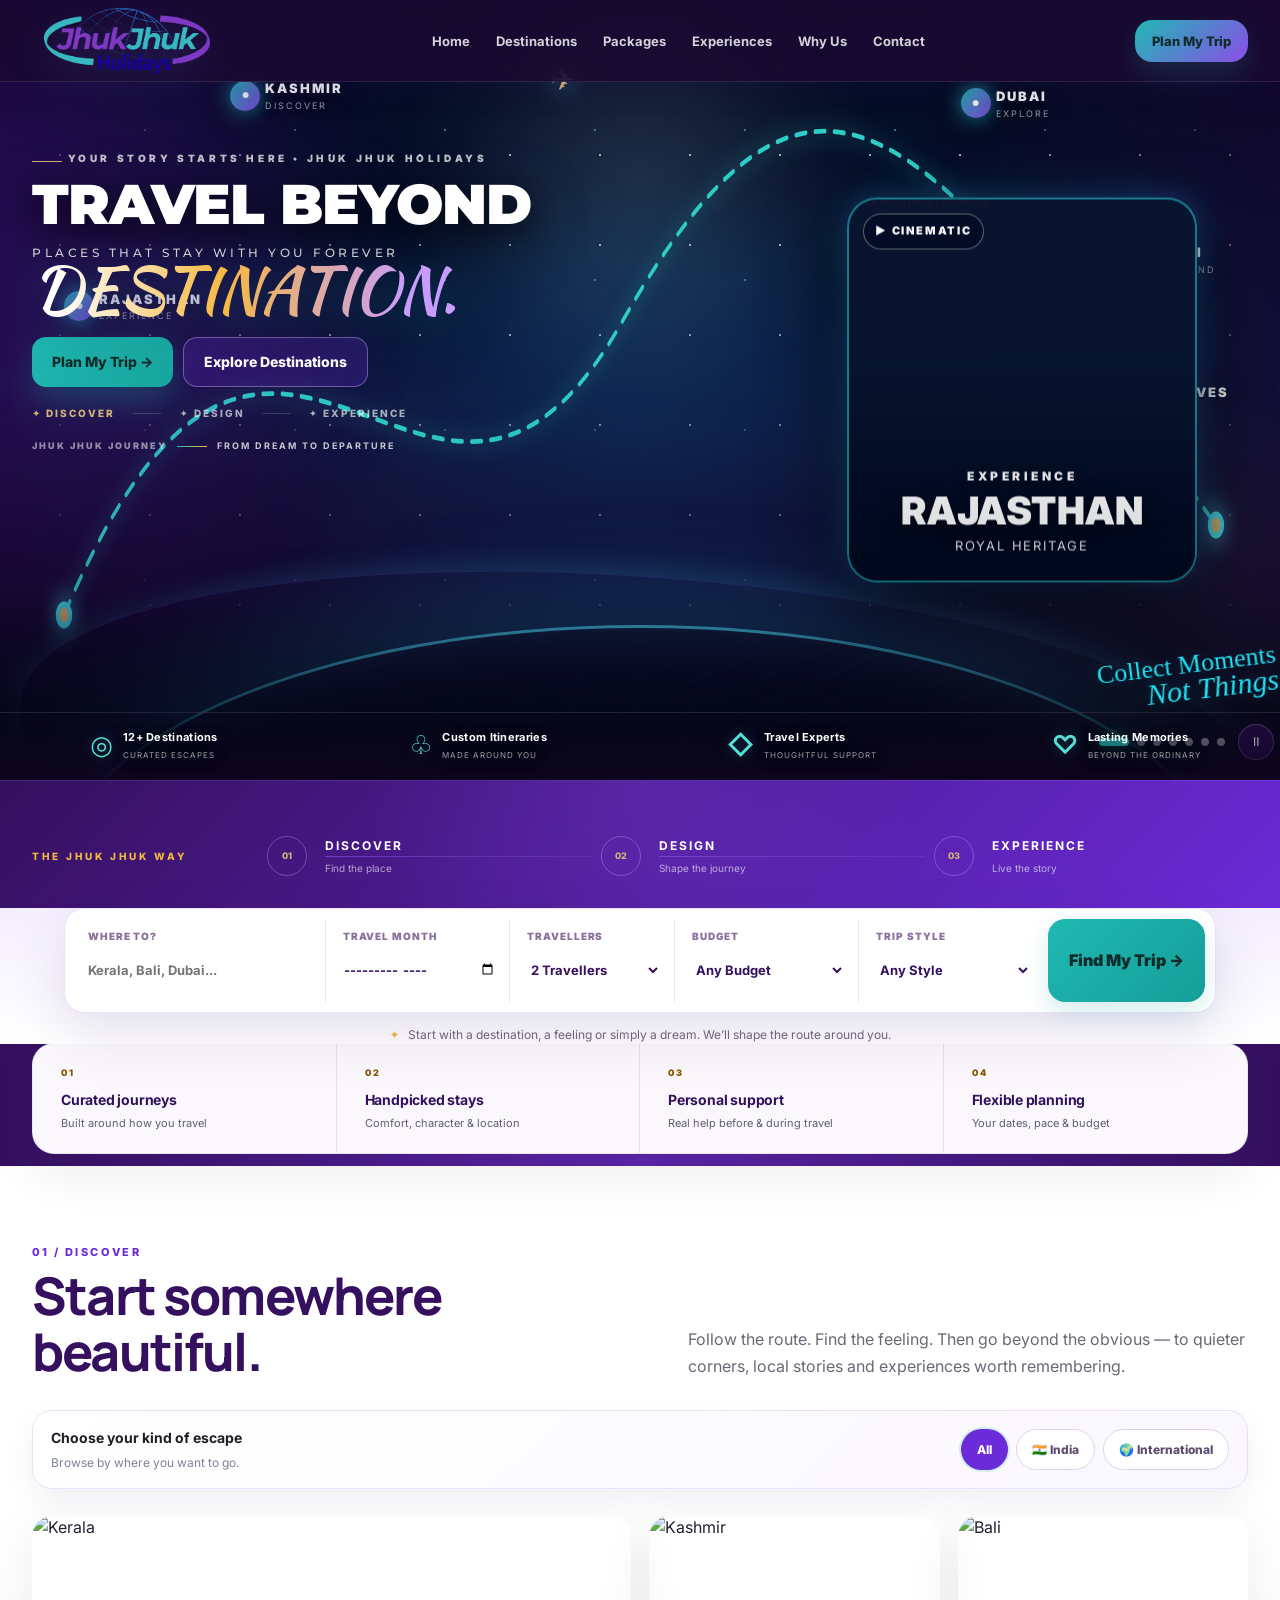
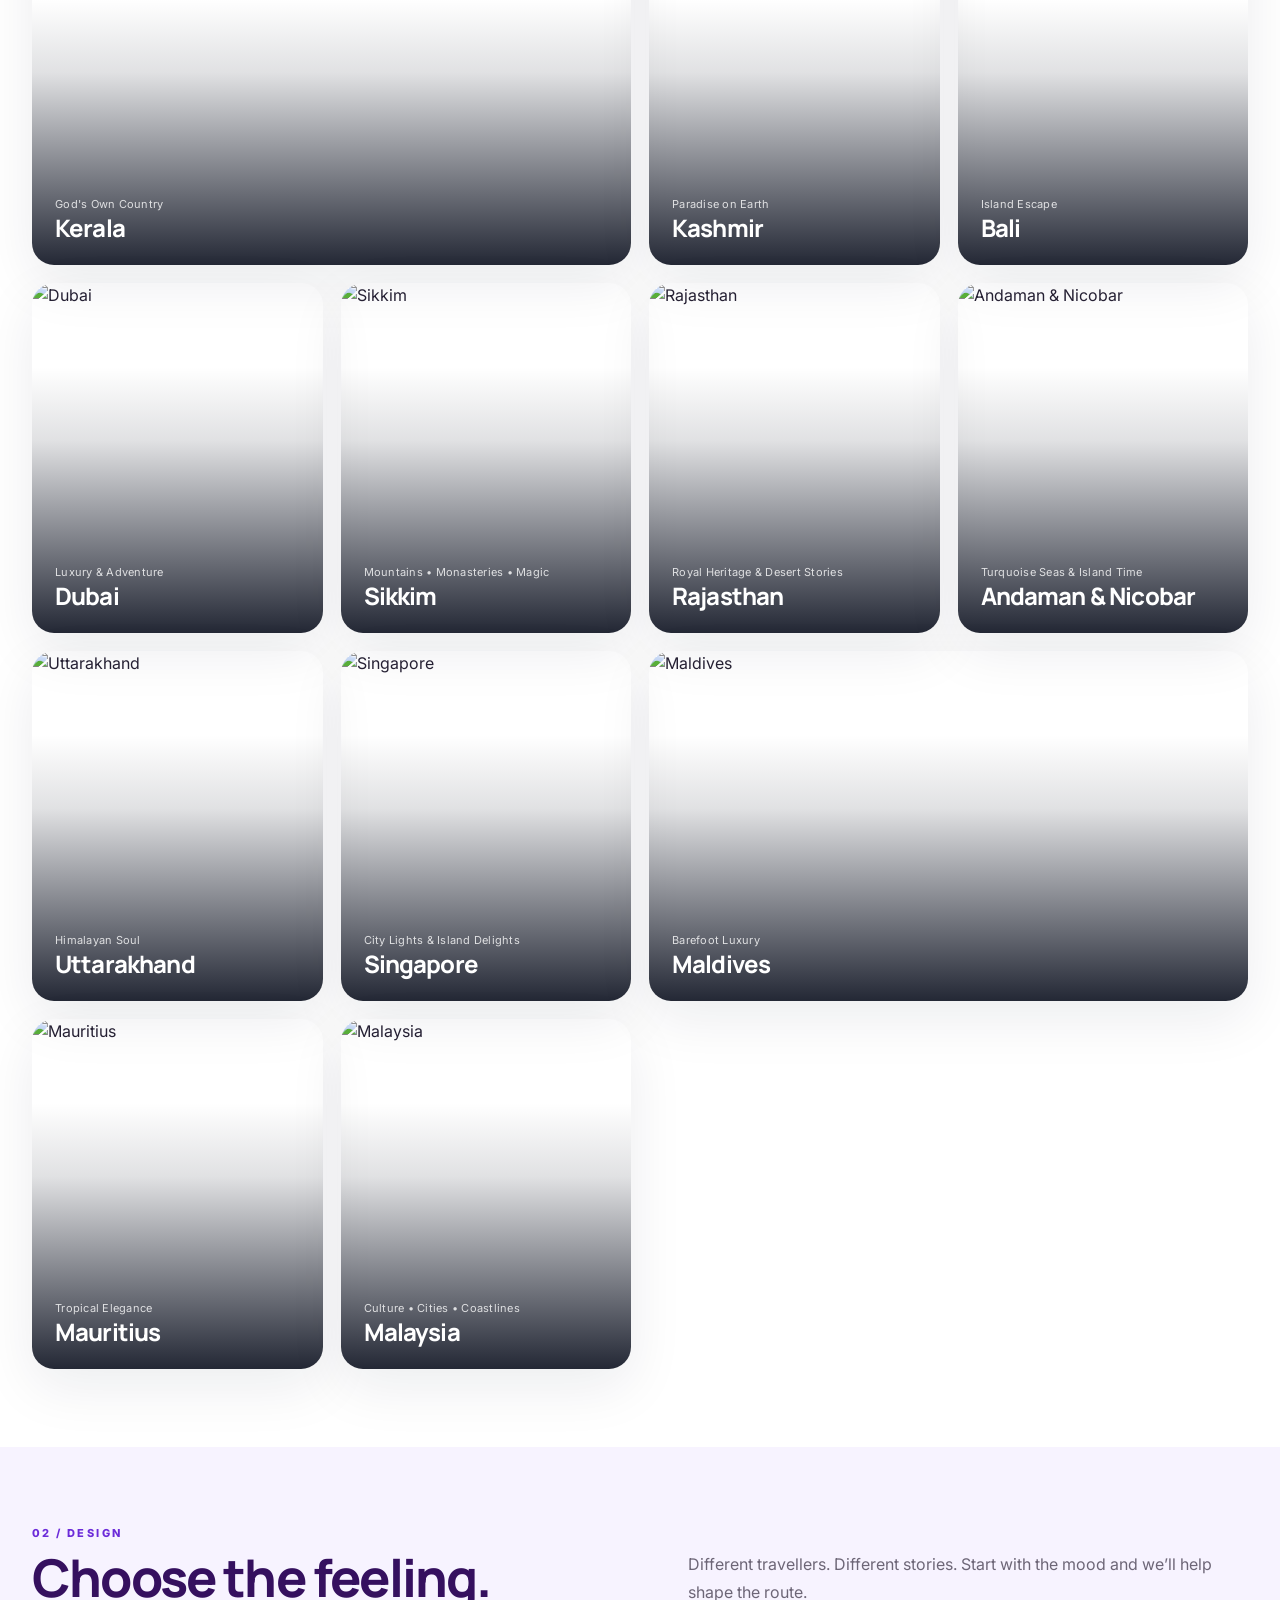
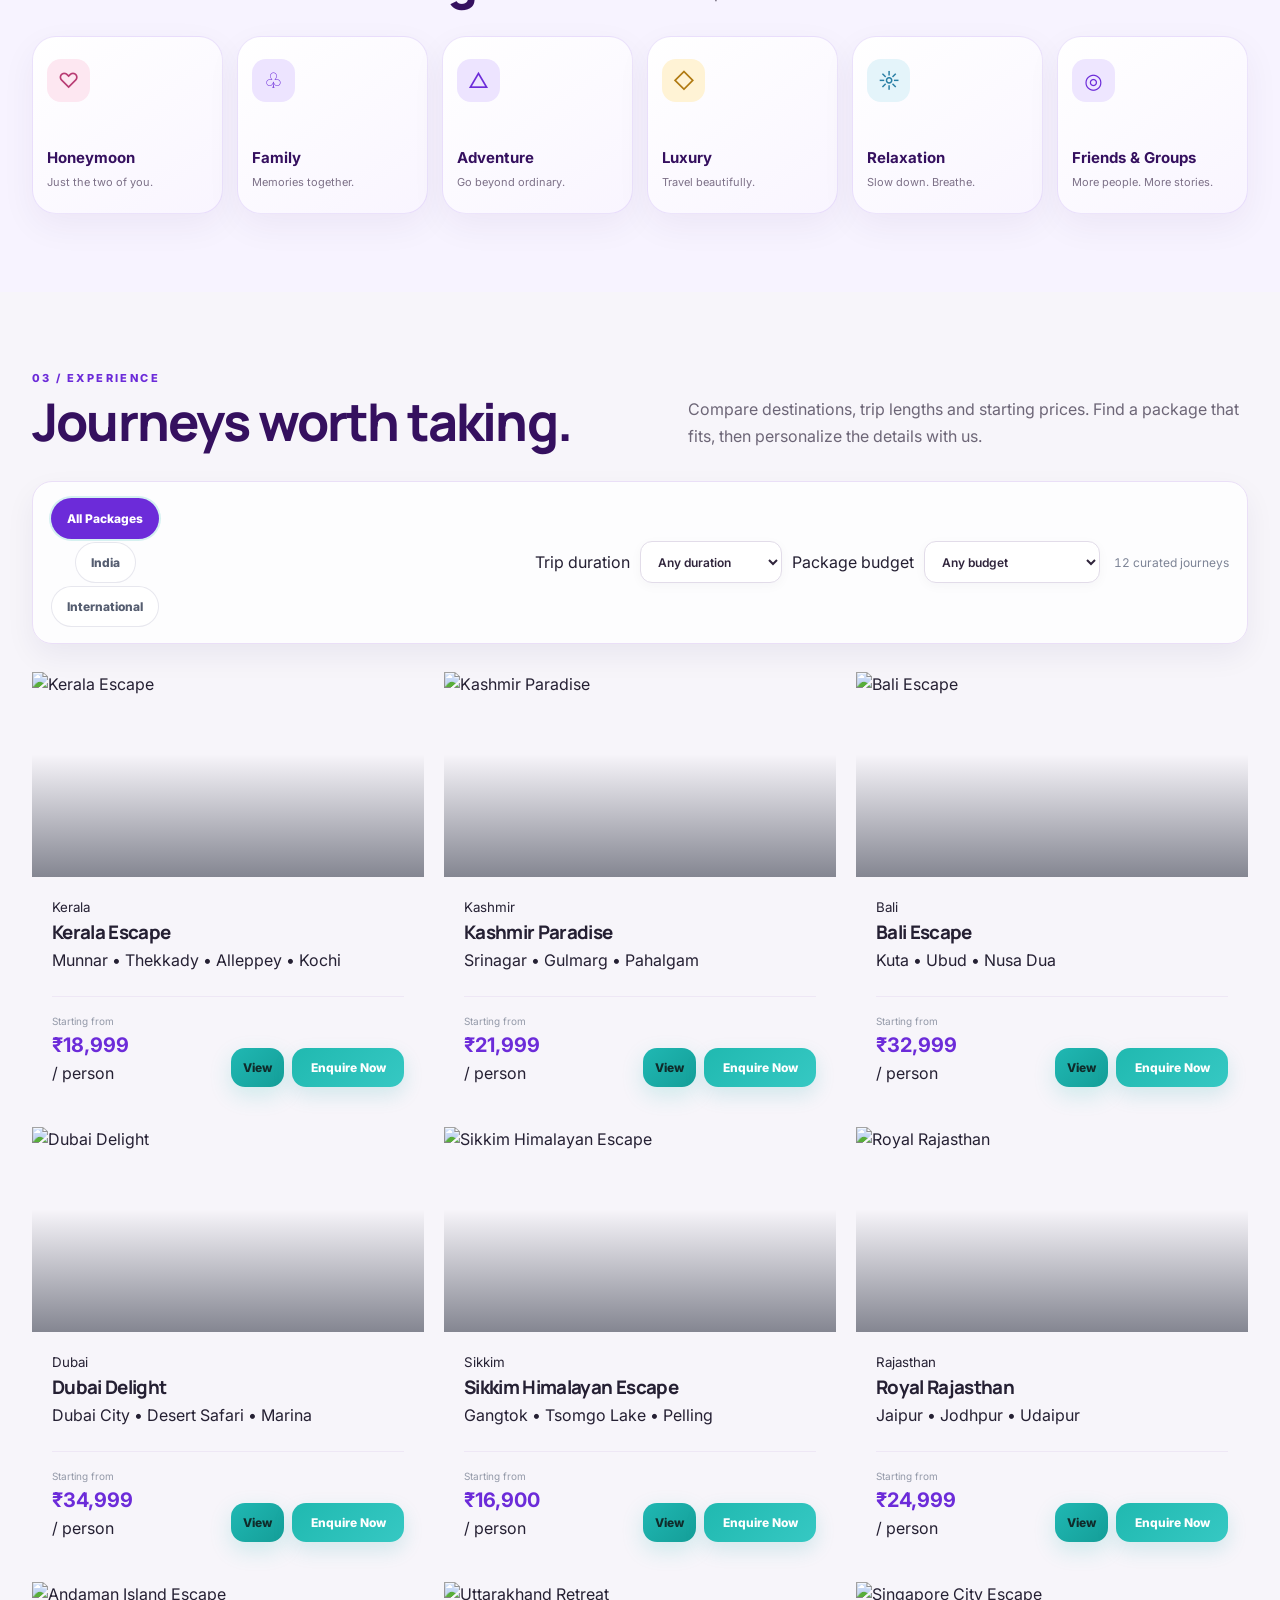
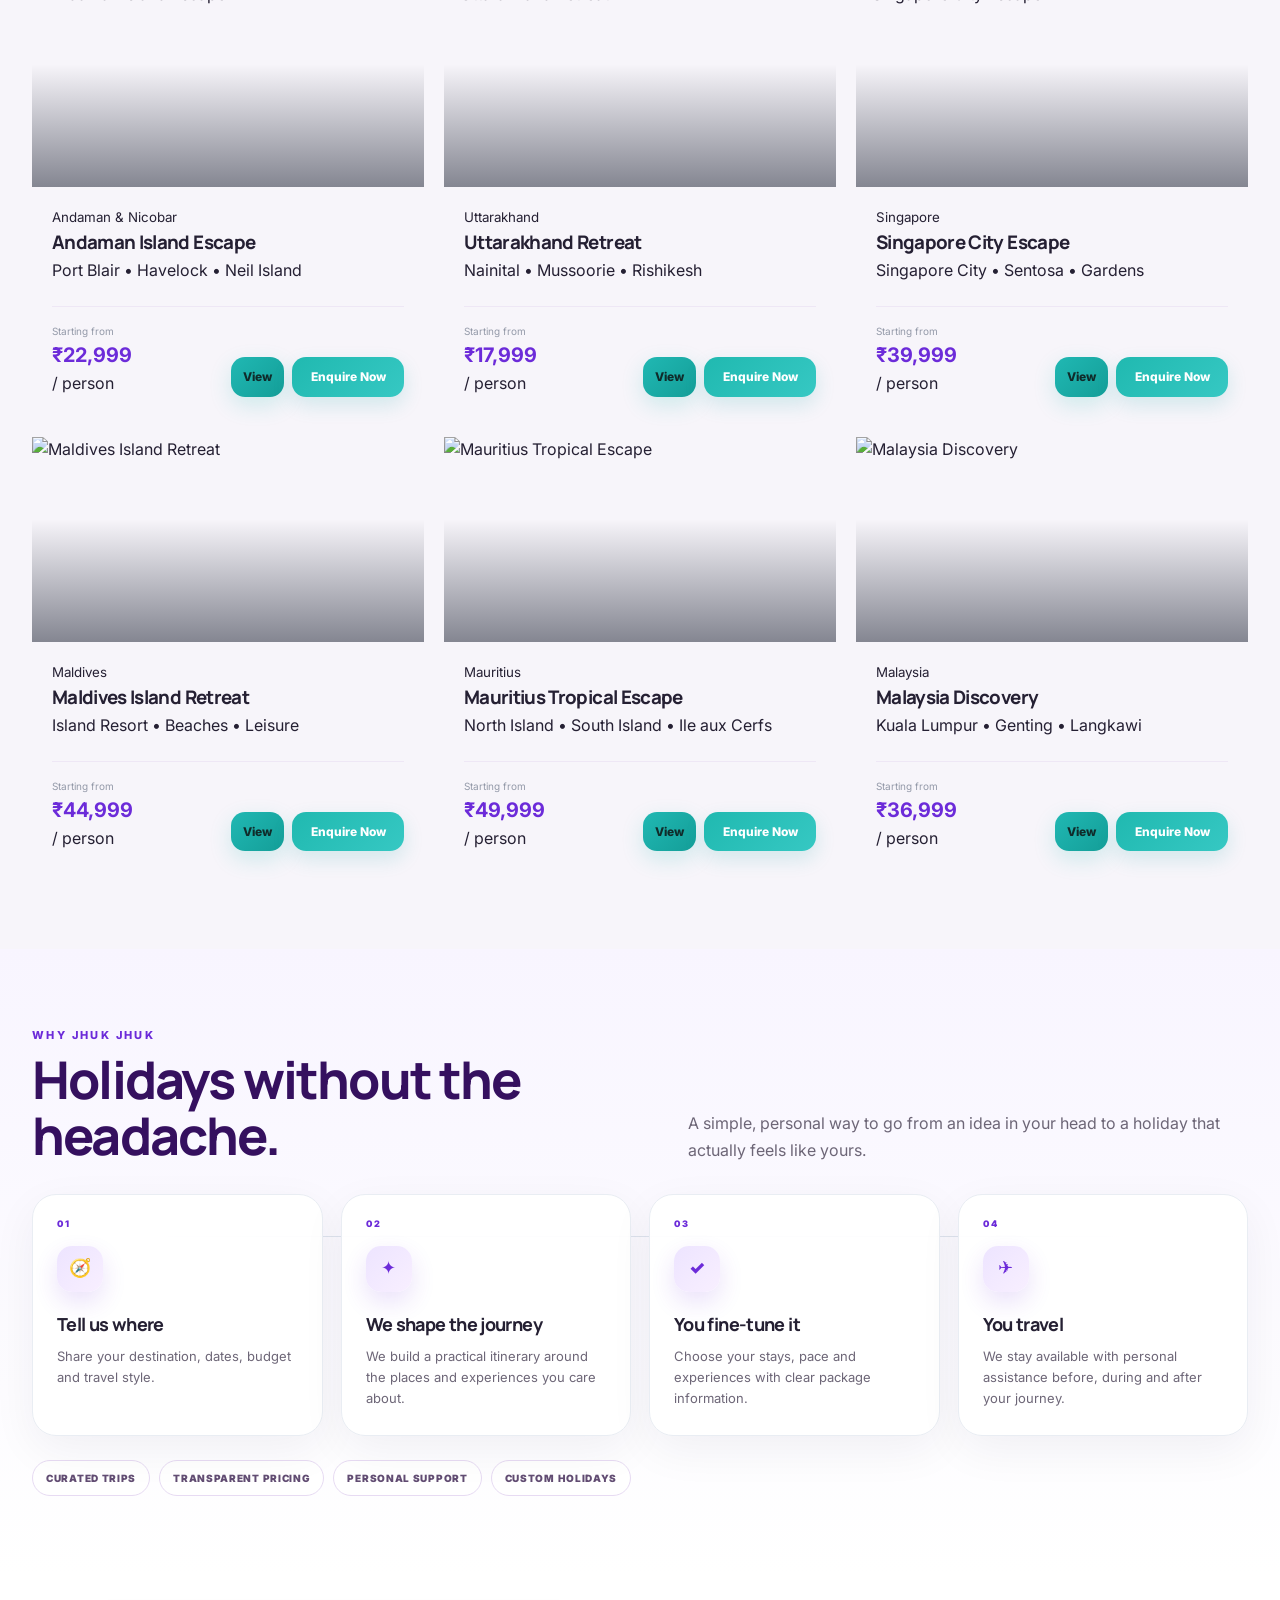
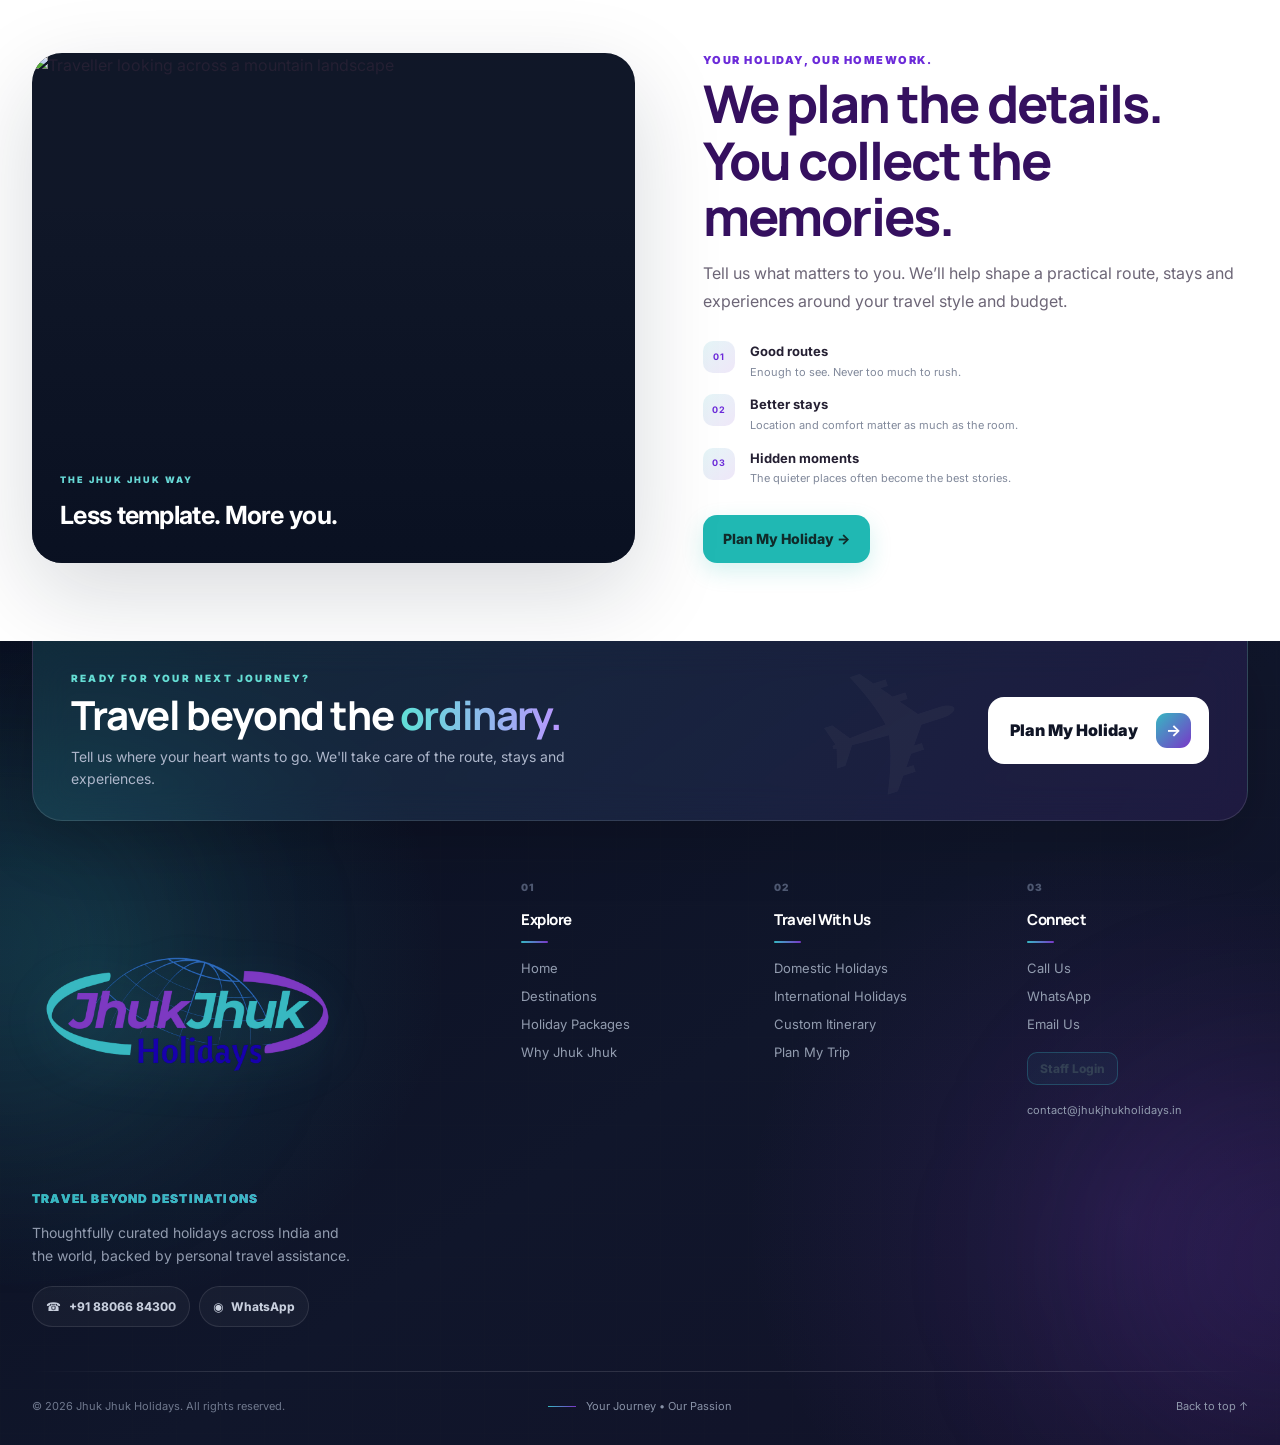
==== commit eee3eb9b: "Add files via upload" ====
--- a/index.html
+++ b/index.html
@@ -34,6 +34,7 @@
 <link rel="preconnect" href="https://assets.mixkit.co" crossorigin>
 <link rel="stylesheet" href="assets/css/style.css">
 <link rel="stylesheet" href="assets/css/homepage-polish.css">
+<link rel="stylesheet" href="assets/css/plan-trip-wizard.css">
 </head>
 <body class="locked">
 <a class="skip-link" href="#main-content">Skip to content</a>
@@ -49,8 +50,8 @@
   <div class="intro-destination intro-d4"><span>04</span><b>DUBAI</b><small>EXPLORE</small></div>
   <button class="intro-skip" id="introSkip" type="button">SKIP <span>→</span></button>
   <div class="intro-cinematic-shot" aria-hidden="true">
-    <video id="introCinematicVideo" muted playsinline autoplay preload="auto" poster="https://images.unsplash.com/photo-1595815771614-ade9d652a65d?auto=format&fit=crop&w=2200&q=92">
-      <source src="https://assets.mixkit.co/videos/preview/mixkit-landscape-of-the-snowy-mountain-with-a-lake-4732-large.mp4" type="video/mp4">
+    <video id="introCinematicVideo" muted playsinline preload="none" poster="https://images.unsplash.com/photo-1595815771614-ade9d652a65d?auto=format&fit=crop&w=2200&q=92">
+      <source data-src="https://assets.mixkit.co/videos/preview/mixkit-landscape-of-the-snowy-mountain-with-a-lake-4732-large.mp4" type="video/mp4">
     </video>
     <div class="intro-shot-vignette"></div>
     <div class="intro-shot-route"><span></span></div>
@@ -65,6 +66,14 @@
   </div>
   <div class="intro-footer"><span>DISCOVER</span><i></i><span>DESIGN</span><i></i><span>EXPERIENCE</span></div>
 </div>
+<script>
+  // Failsafe: never leave the mobile page covered or scroll-locked if startup JS stalls.
+  window.setTimeout(function(){
+    var intro = document.getElementById('brandIntro');
+    if (intro && !intro.classList.contains('done')) intro.classList.add('done');
+    if (document.body) document.body.classList.remove('locked');
+  }, 3200);
+</script>
 <header class="navbar"><div class="container nav-inner"><a href="#home" class="company-logo"><img src="assets/images/jhuk-jhuk-logo-exact.png" alt="Jhuk Jhuk Holidays"></a><ul class="nav-links" id="navLinks"><li><a href="#home">Home</a></li><li><a href="#destinations">Destinations</a></li><li><a href="#packages">Packages</a></li><li><a href="#travel-styles">Experiences</a></li><li><a href="#why">Why Us</a></li><li><a href="#contact">Contact</a></li></ul><div class="nav-actions"><button class="btn btn-primary" id="planTrip">Plan My Trip</button><button class="menu" id="menuBtn" aria-label="Open menu" aria-expanded="false" aria-controls="navLinks">☰</button></div></div></header>
 <main id="main-content">
 <section class="hero hero-poster-stage" id="home" aria-label="Discover featured holiday destinations">
@@ -87,13 +96,13 @@
   </div>
   <div class="poster-glow poster-glow-one"></div><div class="poster-glow poster-glow-two"></div>
   <div class="poster-carousel" id="posterCarousel" tabindex="0" aria-label="Featured destination video carousel">
-    <article class="poster-card" data-index="0" data-video="https://assets.mixkit.co/videos/preview/mixkit-landscape-of-the-snowy-mountain-with-a-lake-4732-large.mp4"><video class="poster-media" muted playsinline autoplay preload="metadata" poster="https://images.unsplash.com/photo-1595815771614-ade9d652a65d?auto=format&fit=crop&w=2400&q=95" aria-hidden="true"><source src="https://assets.mixkit.co/videos/preview/mixkit-landscape-of-the-snowy-mountain-with-a-lake-4732-large.mp4" type="video/mp4"></video><img class="poster-fallback" decoding="async" fetchpriority="high" src="https://images.unsplash.com/photo-1595815771614-ade9d652a65d?auto=format&fit=crop&w=2400&q=95" alt="Kashmir mountains and lake"><div class="poster-shade"></div><div class="poster-copy"><small>DISCOVER</small><strong>KASHMIR</strong><span>Paradise on Earth</span></div><span class="poster-video-badge">▶ CINEMATIC</span></article>
-    <article class="poster-card" data-index="1" data-video="https://assets.mixkit.co/videos/preview/mixkit-tropical-island-landscape-view-4692-large.mp4"><video class="poster-media" muted playsinline autoplay preload="metadata" poster="https://images.unsplash.com/photo-1602216056096-3b40cc0c9944?auto=format&fit=crop&w=2400&q=95" aria-hidden="true"><source src="https://assets.mixkit.co/videos/preview/mixkit-tropical-island-landscape-view-4692-large.mp4" type="video/mp4"></video><img class="poster-fallback" loading="lazy" decoding="async" src="https://images.unsplash.com/photo-1602216056096-3b40cc0c9944?auto=format&fit=crop&w=2400&q=95" alt="Kerala tropical backwaters"><div class="poster-shade"></div><div class="poster-copy"><small>EXPLORE</small><strong>KERALA</strong><span>Backwaters & Beyond</span></div><span class="poster-video-badge">▶ CINEMATIC</span></article>
-    <article class="poster-card" data-index="2" data-video="https://assets.mixkit.co/videos/preview/mixkit-white-sand-beach-and-palm-trees-1564-large.mp4"><video class="poster-media" muted playsinline autoplay preload="metadata" poster="https://images.unsplash.com/photo-1514282401047-d79a71a590e8?auto=format&fit=crop&w=2400&q=95" aria-hidden="true"><source src="https://assets.mixkit.co/videos/preview/mixkit-white-sand-beach-and-palm-trees-1564-large.mp4" type="video/mp4"></video><img class="poster-fallback" loading="lazy" decoding="async" src="https://images.unsplash.com/photo-1514282401047-d79a71a590e8?auto=format&fit=crop&w=2400&q=95" alt="Maldives tropical resort"><div class="poster-shade"></div><div class="poster-copy"><small>ESCAPE TO</small><strong>MALDIVES</strong><span>Barefoot Luxury</span></div><span class="poster-video-badge">▶ CINEMATIC</span></article>
-    <article class="poster-card" data-index="3" data-video="https://assets.mixkit.co/videos/preview/mixkit-aerial-view-of-a-coastline-at-sunset-4135-large.mp4"><video class="poster-media" muted playsinline autoplay preload="metadata" poster="https://images.unsplash.com/photo-1599661046289-e31897846e41?auto=format&fit=crop&w=2400&q=95" aria-hidden="true"><source src="https://assets.mixkit.co/videos/preview/mixkit-aerial-view-of-a-coastline-at-sunset-4135-large.mp4" type="video/mp4"></video><img class="poster-fallback" loading="lazy" decoding="async" src="https://images.unsplash.com/photo-1599661046289-e31897846e41?auto=format&fit=crop&w=2400&q=95" alt="Rajasthan palace"><div class="poster-shade"></div><div class="poster-copy"><small>EXPERIENCE</small><strong>RAJASTHAN</strong><span>Royal Heritage</span></div><span class="poster-video-badge">▶ CINEMATIC</span></article>
-    <article class="poster-card" data-index="4" data-video="https://assets.mixkit.co/videos/preview/mixkit-daytime-city-traffic-aerial-view-56-large.mp4"><video class="poster-media" muted playsinline autoplay preload="metadata" poster="https://images.unsplash.com/photo-1512453979798-5ea266f8880c?auto=format&fit=crop&w=2400&q=95" aria-hidden="true"><source src="https://assets.mixkit.co/videos/preview/mixkit-daytime-city-traffic-aerial-view-56-large.mp4" type="video/mp4"></video><img class="poster-fallback" loading="lazy" decoding="async" src="https://images.unsplash.com/photo-1512453979798-5ea266f8880c?auto=format&fit=crop&w=2400&q=95" alt="Dubai skyline"><div class="poster-shade"></div><div class="poster-copy"><small>DISCOVER</small><strong>DUBAI</strong><span>Modern Wonders</span></div><span class="poster-video-badge">▶ CINEMATIC</span></article>
-    <article class="poster-card" data-index="5" data-video="https://assets.mixkit.co/videos/preview/mixkit-tropical-island-landscape-view-4692-large.mp4"><video class="poster-media" muted playsinline autoplay preload="metadata" poster="https://images.unsplash.com/photo-1537996194471-e657df975ab4?auto=format&fit=crop&w=2400&q=95" aria-hidden="true"><source src="https://assets.mixkit.co/videos/preview/mixkit-tropical-island-landscape-view-4692-large.mp4" type="video/mp4"></video><img class="poster-fallback" loading="lazy" decoding="async" src="https://images.unsplash.com/photo-1537996194471-e657df975ab4?auto=format&fit=crop&w=2400&q=95" alt="Bali tropical landscape"><div class="poster-shade"></div><div class="poster-copy"><small>FEEL</small><strong>BALI</strong><span>Island Escape</span></div><span class="poster-video-badge">▶ CINEMATIC</span></article>
-    <article class="poster-card" data-index="6" data-video="https://assets.mixkit.co/videos/preview/mixkit-white-sand-beach-and-palm-trees-1564-large.mp4"><video class="poster-media" muted playsinline autoplay preload="metadata" poster="https://images.unsplash.com/photo-1507525428034-b723cf961d3e?auto=format&fit=crop&w=2400&q=95" aria-hidden="true"><source src="https://assets.mixkit.co/videos/preview/mixkit-white-sand-beach-and-palm-trees-1564-large.mp4" type="video/mp4"></video><img class="poster-fallback" loading="lazy" decoding="async" src="https://images.unsplash.com/photo-1507525428034-b723cf961d3e?auto=format&fit=crop&w=2400&q=95" alt="Andaman tropical beach"><div class="poster-shade"></div><div class="poster-copy"><small>UNWIND IN</small><strong>ANDAMAN</strong><span>Blue Water Bliss</span></div><span class="poster-video-badge">▶ CINEMATIC</span></article>
+    <article class="poster-card" data-index="0" data-video="https://assets.mixkit.co/videos/preview/mixkit-landscape-of-the-snowy-mountain-with-a-lake-4732-large.mp4"><video class="poster-media" muted playsinline preload="none" poster="https://images.unsplash.com/photo-1595815771614-ade9d652a65d?auto=format&fit=crop&w=2400&q=95" aria-hidden="true"><source data-src="https://assets.mixkit.co/videos/preview/mixkit-landscape-of-the-snowy-mountain-with-a-lake-4732-large.mp4" type="video/mp4"></video><img class="poster-fallback" decoding="async" fetchpriority="high" src="https://images.unsplash.com/photo-1595815771614-ade9d652a65d?auto=format&fit=crop&w=2400&q=95" alt="Kashmir mountains and lake"><div class="poster-shade"></div><div class="poster-copy"><small>DISCOVER</small><strong>KASHMIR</strong><span>Paradise on Earth</span></div><span class="poster-video-badge">▶ CINEMATIC</span></article>
+    <article class="poster-card" data-index="1" data-video="https://assets.mixkit.co/videos/preview/mixkit-tropical-island-landscape-view-4692-large.mp4"><video class="poster-media" muted playsinline preload="none" poster="https://images.unsplash.com/photo-1602216056096-3b40cc0c9944?auto=format&fit=crop&w=2400&q=95" aria-hidden="true"><source data-src="https://assets.mixkit.co/videos/preview/mixkit-tropical-island-landscape-view-4692-large.mp4" type="video/mp4"></video><img class="poster-fallback" loading="lazy" decoding="async" src="https://images.unsplash.com/photo-1602216056096-3b40cc0c9944?auto=format&fit=crop&w=2400&q=95" alt="Kerala tropical backwaters"><div class="poster-shade"></div><div class="poster-copy"><small>EXPLORE</small><strong>KERALA</strong><span>Backwaters & Beyond</span></div><span class="poster-video-badge">▶ CINEMATIC</span></article>
+    <article class="poster-card" data-index="2" data-video="https://assets.mixkit.co/videos/preview/mixkit-white-sand-beach-and-palm-trees-1564-large.mp4"><video class="poster-media" muted playsinline preload="none" poster="https://images.unsplash.com/photo-1514282401047-d79a71a590e8?auto=format&fit=crop&w=2400&q=95" aria-hidden="true"><source data-src="https://assets.mixkit.co/videos/preview/mixkit-white-sand-beach-and-palm-trees-1564-large.mp4" type="video/mp4"></video><img class="poster-fallback" loading="lazy" decoding="async" src="https://images.unsplash.com/photo-1514282401047-d79a71a590e8?auto=format&fit=crop&w=2400&q=95" alt="Maldives tropical resort"><div class="poster-shade"></div><div class="poster-copy"><small>ESCAPE TO</small><strong>MALDIVES</strong><span>Barefoot Luxury</span></div><span class="poster-video-badge">▶ CINEMATIC</span></article>
+    <article class="poster-card" data-index="3" data-video="https://assets.mixkit.co/videos/preview/mixkit-aerial-view-of-a-coastline-at-sunset-4135-large.mp4"><video class="poster-media" muted playsinline preload="none" poster="https://images.unsplash.com/photo-1599661046289-e31897846e41?auto=format&fit=crop&w=2400&q=95" aria-hidden="true"><source data-src="https://assets.mixkit.co/videos/preview/mixkit-aerial-view-of-a-coastline-at-sunset-4135-large.mp4" type="video/mp4"></video><img class="poster-fallback" loading="lazy" decoding="async" src="https://images.unsplash.com/photo-1599661046289-e31897846e41?auto=format&fit=crop&w=2400&q=95" alt="Rajasthan palace"><div class="poster-shade"></div><div class="poster-copy"><small>EXPERIENCE</small><strong>RAJASTHAN</strong><span>Royal Heritage</span></div><span class="poster-video-badge">▶ CINEMATIC</span></article>
+    <article class="poster-card" data-index="4" data-video="https://assets.mixkit.co/videos/preview/mixkit-daytime-city-traffic-aerial-view-56-large.mp4"><video class="poster-media" muted playsinline preload="none" poster="https://images.unsplash.com/photo-1512453979798-5ea266f8880c?auto=format&fit=crop&w=2400&q=95" aria-hidden="true"><source data-src="https://assets.mixkit.co/videos/preview/mixkit-daytime-city-traffic-aerial-view-56-large.mp4" type="video/mp4"></video><img class="poster-fallback" loading="lazy" decoding="async" src="https://images.unsplash.com/photo-1512453979798-5ea266f8880c?auto=format&fit=crop&w=2400&q=95" alt="Dubai skyline"><div class="poster-shade"></div><div class="poster-copy"><small>DISCOVER</small><strong>DUBAI</strong><span>Modern Wonders</span></div><span class="poster-video-badge">▶ CINEMATIC</span></article>
+    <article class="poster-card" data-index="5" data-video="https://assets.mixkit.co/videos/preview/mixkit-tropical-island-landscape-view-4692-large.mp4"><video class="poster-media" muted playsinline preload="none" poster="https://images.unsplash.com/photo-1537996194471-e657df975ab4?auto=format&fit=crop&w=2400&q=95" aria-hidden="true"><source data-src="https://assets.mixkit.co/videos/preview/mixkit-tropical-island-landscape-view-4692-large.mp4" type="video/mp4"></video><img class="poster-fallback" loading="lazy" decoding="async" src="https://images.unsplash.com/photo-1537996194471-e657df975ab4?auto=format&fit=crop&w=2400&q=95" alt="Bali tropical landscape"><div class="poster-shade"></div><div class="poster-copy"><small>FEEL</small><strong>BALI</strong><span>Island Escape</span></div><span class="poster-video-badge">▶ CINEMATIC</span></article>
+    <article class="poster-card" data-index="6" data-video="https://assets.mixkit.co/videos/preview/mixkit-white-sand-beach-and-palm-trees-1564-large.mp4"><video class="poster-media" muted playsinline preload="none" poster="https://images.unsplash.com/photo-1507525428034-b723cf961d3e?auto=format&fit=crop&w=2400&q=95" aria-hidden="true"><source data-src="https://assets.mixkit.co/videos/preview/mixkit-white-sand-beach-and-palm-trees-1564-large.mp4" type="video/mp4"></video><img class="poster-fallback" loading="lazy" decoding="async" src="https://images.unsplash.com/photo-1507525428034-b723cf961d3e?auto=format&fit=crop&w=2400&q=95" alt="Andaman tropical beach"><div class="poster-shade"></div><div class="poster-copy"><small>UNWIND IN</small><strong>ANDAMAN</strong><span>Blue Water Bliss</span></div><span class="poster-video-badge">▶ CINEMATIC</span></article>
   </div>
   <button class="poster-arrow poster-prev" id="posterPrev" type="button" aria-label="Previous featured destination">‹</button>
   <button class="poster-arrow poster-next" id="posterNext" type="button" aria-label="Next featured destination">›</button>
@@ -705,5 +714,7 @@
 <div class="toast" id="toast"></div>
 
 <script src="assets/js/script.js"></script>
+<script src="assets/js/plan-trip-wizard.js"></script>
+<script src="assets/js/browser-adaptive.js" defer></script>
 </body>
 </html>
--- a/assets/css/style.css
+++ b/assets/css/style.css
@@ -3709,3 +3709,56 @@
   .hero-poster-stage .poster-card,.hero-poster-stage .poster-card img,.hero-poster-stage .poster-carousel,
   .destination,.package-card,.style-card { animation:none !important; transition:none !important; }
 }
+
+
+/* V53 MOBILE LOAD-STABILITY PATCH (surgical, keeps approved visual layout) */
+@media (max-width: 760px) {
+  /* Mobile has a static image carousel; avoid expensive compositing layers and zoom animations. */
+  .poster-card { will-change:auto !important; transition:opacity .22s ease !important; }
+  .poster-card img,.poster-card .poster-fallback { animation:none !important; transition:none !important; transform:scale(1.015) !important; }
+  .poster-card.motion-zoom img,.poster-card.motion-pan-left img,.poster-card.motion-pan-right img,
+  .poster-card.motion-lift img,.poster-card.motion-breathe img { animation:none !important; }
+  .poster-card.is-active img,.poster-card.is-active .poster-fallback { transform:scale(1.015) !important; }
+  .intro-stars,.intro-world-lines,.intro-orbit,.intro-route,.intro-plane { animation:none !important; }
+  .brand-intro { transition:opacity .3s ease,visibility .3s ease !important; }
+}
+@media (max-width: 430px) {
+  .hero-poster-stage { overflow:clip; }
+  .poster-card { backface-visibility:hidden; }
+}
+@media (prefers-reduced-motion: reduce) {
+  .brand-intro,.poster-card,.poster-card img,.poster-card .poster-fallback { animation:none !important; transition:none !important; }
+}
+
+/* V53 mobile smoothness pass — targeted overrides, original design preserved */
+@media (max-width: 760px) {
+  html { scroll-behavior: auto; -webkit-text-size-adjust: 100%; }
+  body { overflow-x: clip; }
+  .brand-intro, .intro-aurora, .intro-stars, .intro-world-lines, .intro-route,
+  .intro-plane, .intro-ring, .intro-halo { animation-duration: .01ms !important; }
+  .intro-cinematic-shot video { display: none !important; }
+  .poster-card, .poster-media, .poster-fallback, .destination-card, .package-card,
+  .experience-card, .travel-style-card { animation: none !important; transition: none !important; }
+  .poster-card.is-active { transform: none !important; }
+  .poster-card img, .destination-card img, .package-card img { transform: none !important; }
+  .poster-media { display: none !important; }
+  .poster-fallback { display: block !important; }
+  .navbar, .nav-links, .jjh-wizard-top { -webkit-backdrop-filter: none !important; backdrop-filter: none !important; }
+  button, .btn, a { -webkit-tap-highlight-color: transparent; touch-action: manipulation; }
+  input, select, textarea { font-size: 16px !important; }
+}
+@media (max-width: 430px) {
+  .container { width: min(100% - 28px, 100%); }
+  .poster-carousel { overflow: clip; }
+  .poster-copy strong { font-size: clamp(1.65rem, 8vw, 2.5rem); }
+  .poster-copy span { max-width: 26ch; }
+  .section-title, .section-heading h2 { overflow-wrap: anywhere; }
+}
+@media (max-width: 360px) {
+  .nav-actions .btn { padding-inline: 10px; font-size: 12px; }
+  .company-logo img { max-width: 118px; }
+  .poster-copy { padding-inline: 16px; }
+}
+@media (prefers-reduced-motion: reduce) {
+  *, *::before, *::after { scroll-behavior: auto !important; animation-duration: .01ms !important; animation-iteration-count: 1 !important; transition-duration: .01ms !important; }
+}
--- a/assets/css/homepage-polish.css
+++ b/assets/css/homepage-polish.css
@@ -20,3 +20,19 @@
  .package-count{display:block;width:100%}
 }
 @media(prefers-reduced-motion:reduce){.destination,.package-card,.style-card{transition:none!important}}
+
+/* Browser-aware adaptive modes: apply only when runtime/browser signals indicate constrained conditions. */
+.jjh-light-mode .poster-media,
+.jjh-light-mode video { display:none !important; }
+.jjh-light-mode .poster-card,
+.jjh-light-mode .destination-card,
+.jjh-light-mode .package-card { animation:none !important; }
+.jjh-light-mode .poster-card img,
+.jjh-light-mode img { transform:none !important; }
+.jjh-light-mode *, .jjh-low-bandwidth * { scroll-behavior:auto !important; }
+.jjh-low-bandwidth video { display:none !important; }
+.jjh-reduced-motion *, .jjh-reduced-motion *::before, .jjh-reduced-motion *::after { animation-duration:.01ms !important; animation-iteration-count:1 !important; transition-duration:.01ms !important; scroll-behavior:auto !important; }
+@media(max-width:760px){
+  .jjh-mobile-static .poster-media{display:none!important}
+  .jjh-mobile-static .poster-fallback{transform:none!important;animation:none!important}
+}
--- a/assets/css/plan-trip-wizard.css
+++ b/assets/css/plan-trip-wizard.css
@@ -0,0 +1,23 @@
+/* Jhuk Jhuk Holidays guided trip planner */
+.jjh-wizard{position:fixed;inset:0;z-index:3000;display:none;align-items:center;justify-content:center;padding:16px;background:rgba(20,9,36,.72);backdrop-filter:blur(9px);-webkit-backdrop-filter:blur(9px)}
+.jjh-wizard.is-open{display:flex}.jjh-wizard *{box-sizing:border-box}.jjh-wizard-panel{position:relative;width:min(760px,100%);max-height:min(92dvh,900px);overflow:auto;background:#fff;border:1px solid rgba(255,255,255,.6);border-radius:24px;box-shadow:0 28px 90px rgba(14,5,27,.32);color:#252033;overscroll-behavior:contain}
+.jjh-wizard-top{position:sticky;top:0;z-index:2;background:rgba(255,255,255,.96);backdrop-filter:blur(10px);padding:20px 26px 14px;border-bottom:1px solid #eee8f4}.jjh-wizard-brand{display:flex;align-items:center;justify-content:space-between;gap:12px}.jjh-wizard-kicker{font-size:11px;font-weight:800;letter-spacing:.15em;color:#6b35a6}.jjh-wizard-close{width:40px;height:40px;border:1px solid #e7dfee;border-radius:50%;background:#faf8fc;color:#32105c;font-size:25px;cursor:pointer}.jjh-wizard-progress{height:5px;background:#eee8f4;border-radius:99px;overflow:hidden;margin-top:18px}.jjh-wizard-progress span{display:block;height:100%;width:0;background:linear-gradient(90deg,#20b9b0,#6e39b2);border-radius:99px;transition:width .25s ease}.jjh-wizard-stepcount{display:flex;justify-content:space-between;gap:10px;margin-top:8px;color:#6c6677;font-size:12px}
+.jjh-wizard-content{padding:26px}.jjh-wizard-content h2{font-size:clamp(25px,4vw,35px);line-height:1.13;letter-spacing:-.035em;color:#32105c;margin:0 0 9px}.jjh-wizard-subtitle{color:#625b6e;line-height:1.55;margin:0 0 22px}.jjh-choice-grid{display:grid;grid-template-columns:repeat(2,minmax(0,1fr));gap:11px}.jjh-choice{display:flex;align-items:flex-start;gap:12px;text-align:left;min-height:80px;padding:15px;border:1px solid #e6deee;border-radius:15px;background:#fff;color:#30263c;cursor:pointer;transition:border-color .16s,background .16s,transform .16s}.jjh-choice:hover{border-color:#9c78c6;transform:translateY(-1px)}.jjh-choice[aria-pressed=true]{border-color:#20a9a2;background:#eaf9f7;box-shadow:inset 0 0 0 1px #20a9a2}.jjh-choice-icon{display:grid;place-items:center;flex:0 0 36px;width:36px;height:36px;border-radius:11px;background:#f1eafa;color:#63309d;font-size:19px}.jjh-choice[aria-pressed=true] .jjh-choice-icon{background:#20b9b0;color:#102e31}.jjh-choice strong{display:block;font-size:14px;margin:1px 0 4px}.jjh-choice small{display:block;color:#71697d;line-height:1.35;font-size:12px}.jjh-fields{display:grid;grid-template-columns:repeat(2,minmax(0,1fr));gap:14px}.jjh-field{display:flex;flex-direction:column;gap:7px;min-width:0}.jjh-field.full{grid-column:1/-1}.jjh-field label{font-size:13px;font-weight:700;color:#3c304b}.jjh-field input,.jjh-field select,.jjh-field textarea{width:100%;min-height:47px;border:1px solid #ded5e8;border-radius:11px;padding:11px 12px;background:#fff;color:#252033;font:inherit;font-size:15px}.jjh-field input:focus,.jjh-field select:focus,.jjh-field textarea:focus{outline:3px solid rgba(32,185,176,.22);border-color:#159e97}.jjh-hint{font-size:12px;color:#71697d;line-height:1.4}.jjh-inline-choice{display:flex;gap:8px;flex-wrap:wrap}.jjh-chip{border:1px solid #e2d9ec;border-radius:999px;background:#fff;padding:9px 13px;color:#443650;font-size:13px;cursor:pointer}.jjh-chip[aria-pressed=true]{background:#32105c;color:#fff;border-color:#32105c}.jjh-wizard-error{min-height:20px;color:#a32d45;font-size:13px;margin-top:12px}.jjh-wizard-bottom{display:flex;align-items:center;justify-content:space-between;gap:12px;margin-top:24px}.jjh-wizard-back,.jjh-wizard-next{min-height:46px;border-radius:12px;padding:0 20px;font:inherit;font-weight:750;cursor:pointer}.jjh-wizard-back{border:1px solid #ded5e8;background:#fff;color:#4c3b5e}.jjh-wizard-next{border:0;background:#20b9b0;color:#102e31;box-shadow:0 7px 20px rgba(32,185,176,.18)}.jjh-wizard-next:disabled{opacity:.5;cursor:not-allowed}.jjh-review{display:grid;grid-template-columns:repeat(2,minmax(0,1fr));gap:10px}.jjh-review-item{background:#faf8fc;border:1px solid #eee7f4;border-radius:12px;padding:12px;min-width:0}.jjh-review-item small{display:block;color:#776b84;font-size:11px;text-transform:uppercase;letter-spacing:.08em;margin-bottom:5px}.jjh-review-item strong{display:block;color:#32105c;font-size:14px;overflow-wrap:anywhere}.jjh-privacy{font-size:12px;line-height:1.5;color:#746b7c;margin-top:14px}.jjh-wizard [hidden]{display:none!important}
+@media(max-width:600px){.jjh-wizard{padding:0;align-items:stretch;background:#fff}.jjh-wizard-panel{width:100%;max-height:100dvh;height:100dvh;border-radius:0;border:0;box-shadow:none}.jjh-wizard-top{padding:15px 18px 12px}.jjh-wizard-content{padding:23px 18px calc(24px + env(safe-area-inset-bottom))}.jjh-choice-grid{gap:9px}.jjh-choice{min-height:75px;padding:11px;gap:9px}.jjh-choice-icon{width:31px;height:31px;flex-basis:31px;font-size:16px}.jjh-choice strong{font-size:13px}.jjh-choice small{font-size:11px}.jjh-fields{gap:12px}.jjh-wizard-bottom{position:sticky;bottom:-1px;background:linear-gradient(transparent,#fff 18%);padding-top:14px}.jjh-wizard-back,.jjh-wizard-next{padding:0 15px}.jjh-review{grid-template-columns:1fr 1fr}}
+@media(max-width:360px){.jjh-choice-grid{grid-template-columns:1fr}.jjh-fields{grid-template-columns:1fr}.jjh-field.full{grid-column:auto}.jjh-review{grid-template-columns:1fr}}
+@media(prefers-reduced-motion:reduce){.jjh-wizard *{transition:none!important;scroll-behavior:auto!important}}
+
+/* Mobile browser viewport, safe-area and scrolling stability */
+.jjh-wizard { padding: max(0px, env(safe-area-inset-top)) max(0px, env(safe-area-inset-right)) max(0px, env(safe-area-inset-bottom)) max(0px, env(safe-area-inset-left)); }
+.jjh-wizard-panel { -webkit-overflow-scrolling: touch; overscroll-behavior-y: contain; }
+.jjh-wizard-content { min-width: 0; overflow-wrap: anywhere; }
+.jjh-choice, .jjh-chip, .jjh-wizard-back, .jjh-wizard-next, .jjh-wizard-close { touch-action: manipulation; }
+@media(max-width:600px) {
+  .jjh-wizard { height: 100%; height: 100dvh; }
+  .jjh-wizard-panel { height: 100%; height: 100dvh; max-height: 100%; padding-bottom: env(safe-area-inset-bottom); }
+  .jjh-wizard-top { padding-top: max(12px, env(safe-area-inset-top)); }
+  .jjh-wizard-content { padding-bottom: calc(20px + env(safe-area-inset-bottom)); }
+  .jjh-wizard-bottom { position: sticky; bottom: 0; z-index: 3; padding: 12px 0 calc(8px + env(safe-area-inset-bottom)); background: linear-gradient(to bottom, rgba(255,255,255,0), #fff 22%); }
+  .jjh-wizard-back, .jjh-wizard-next { min-height: 48px; }
+  .jjh-field input, .jjh-field select, .jjh-field textarea { min-height: 48px; }
+}
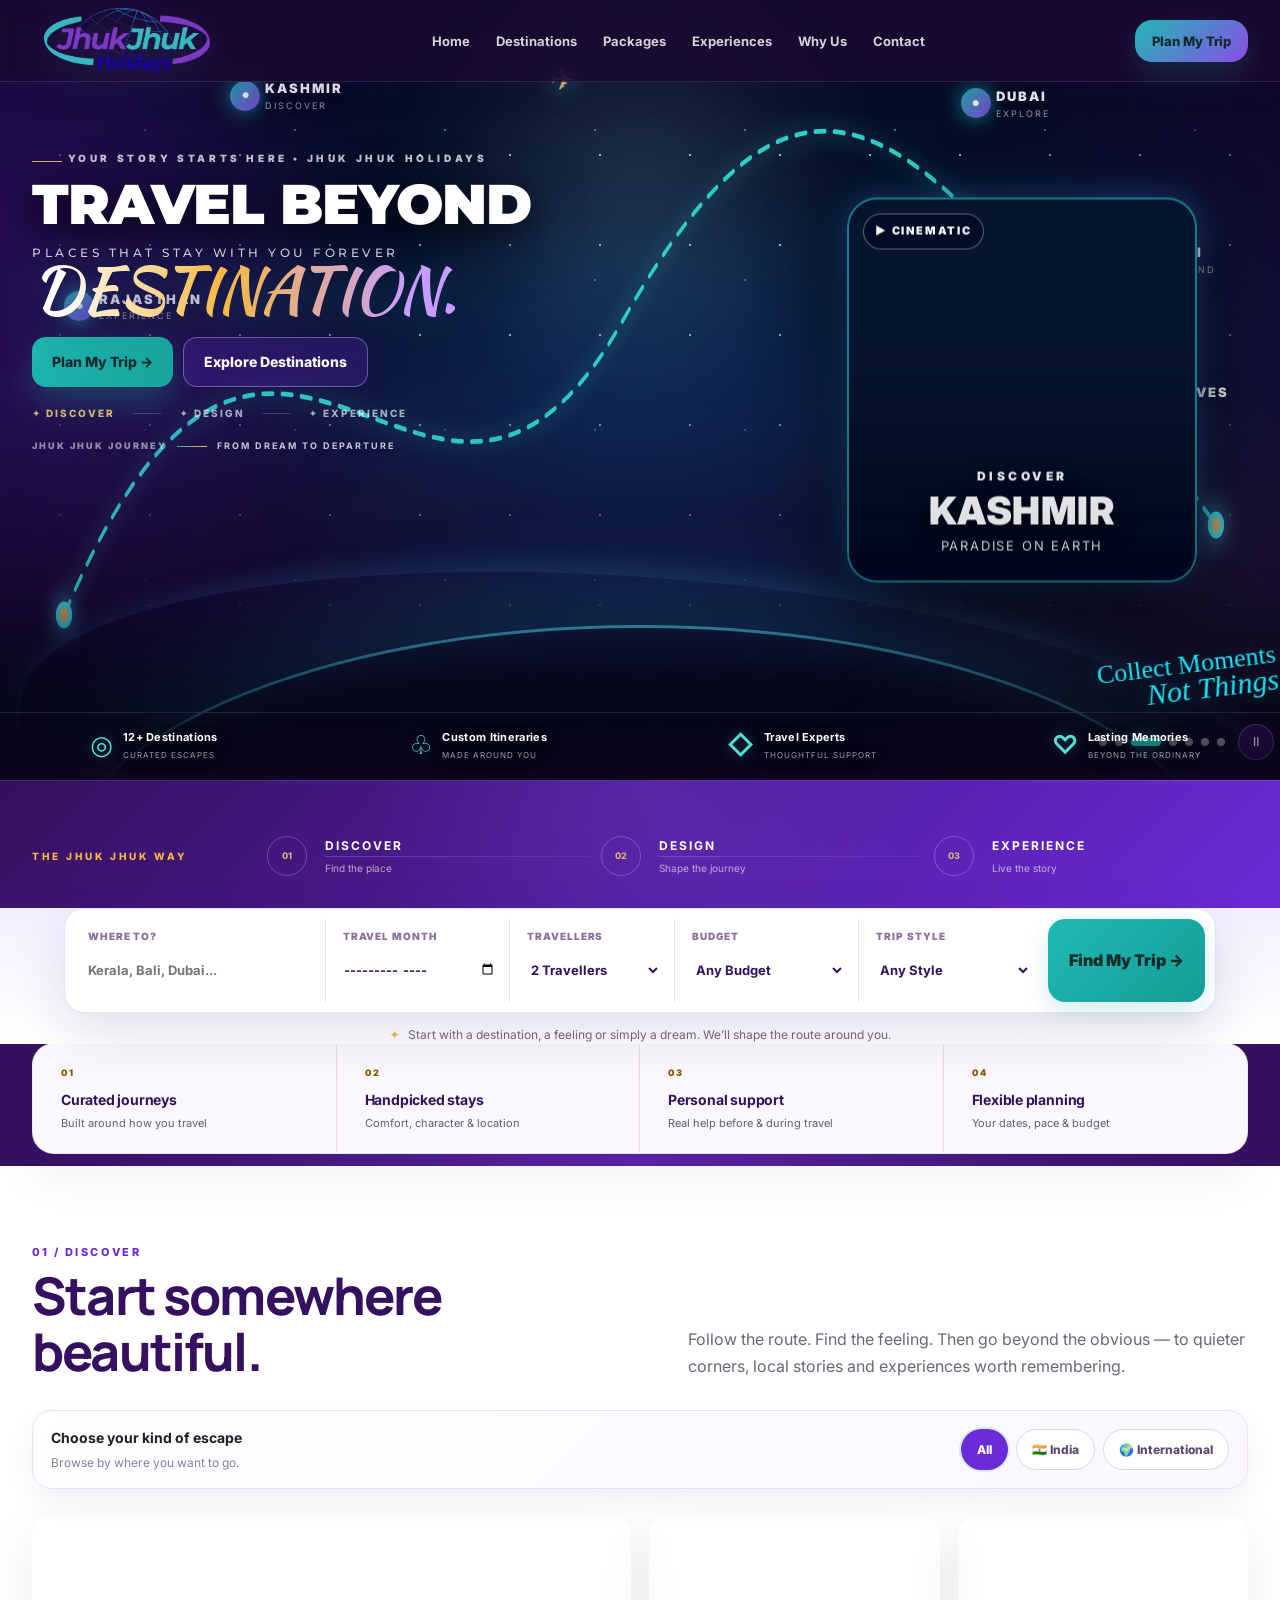
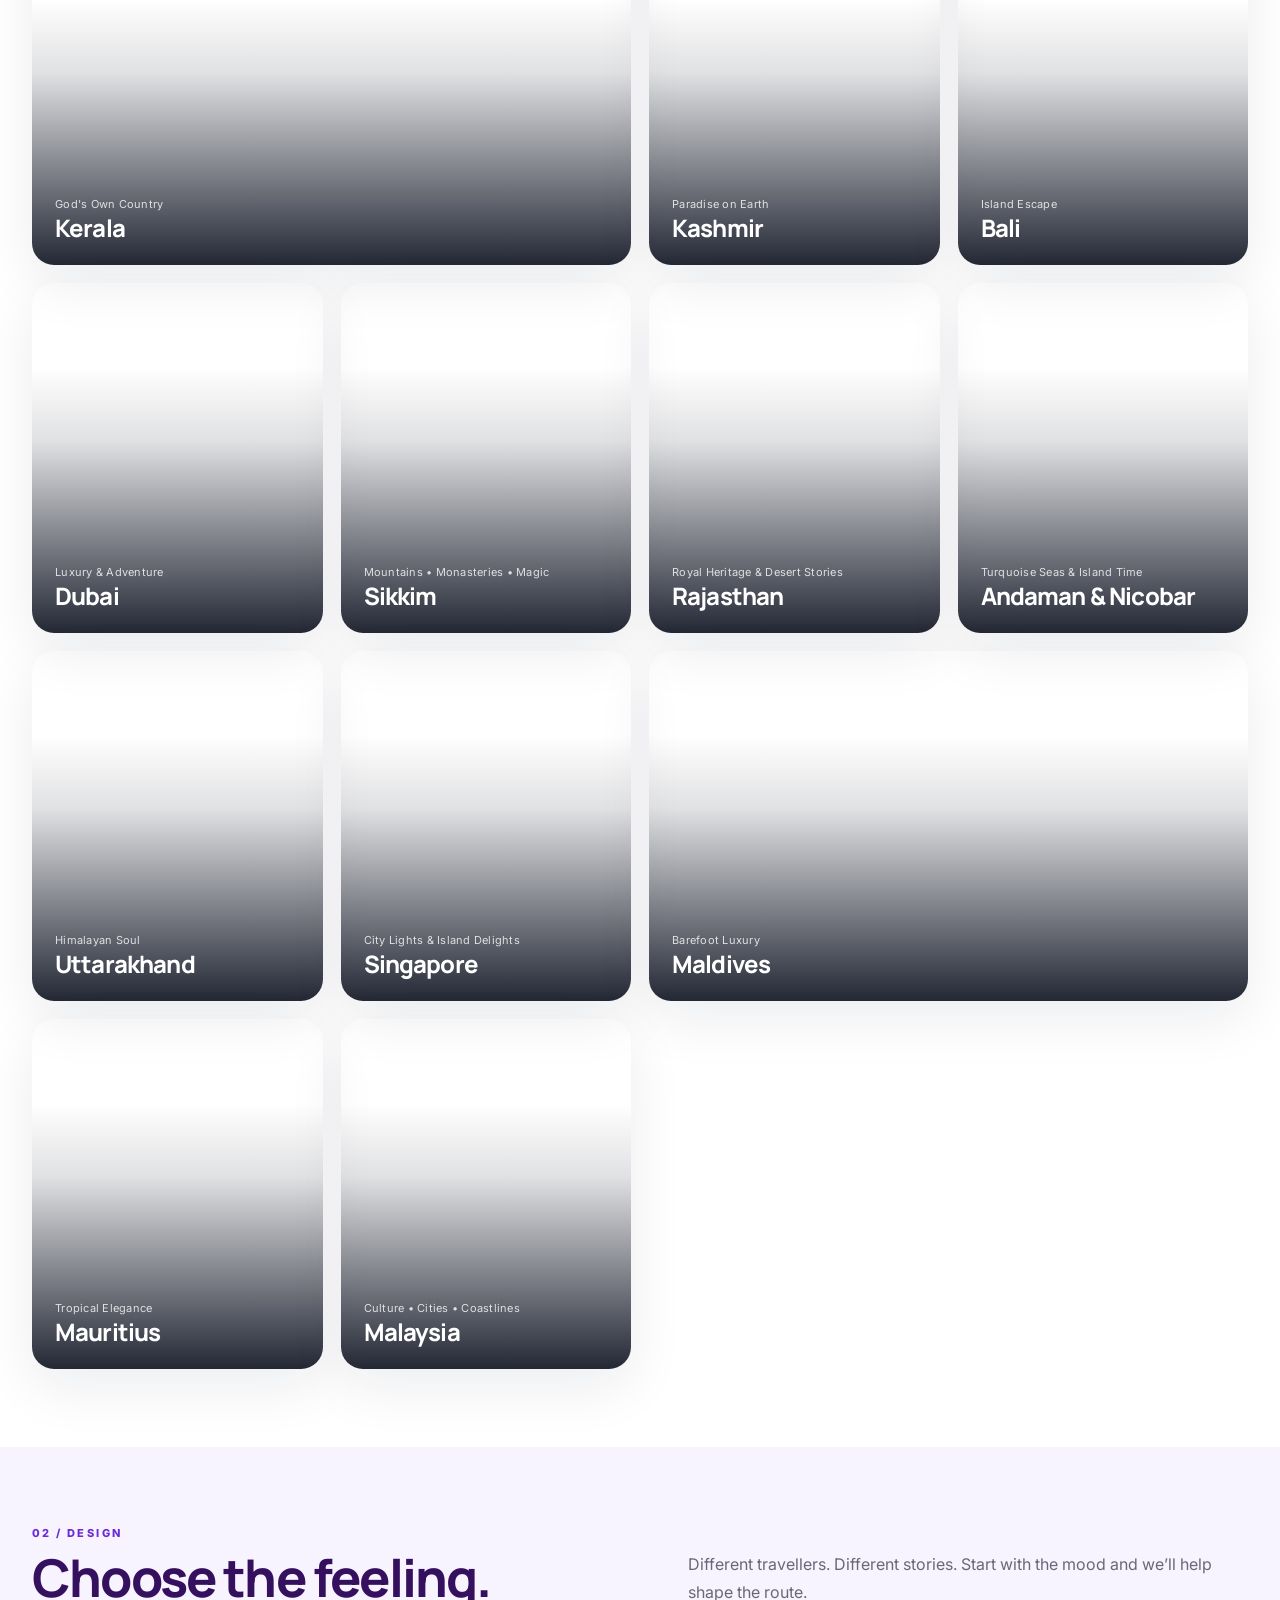
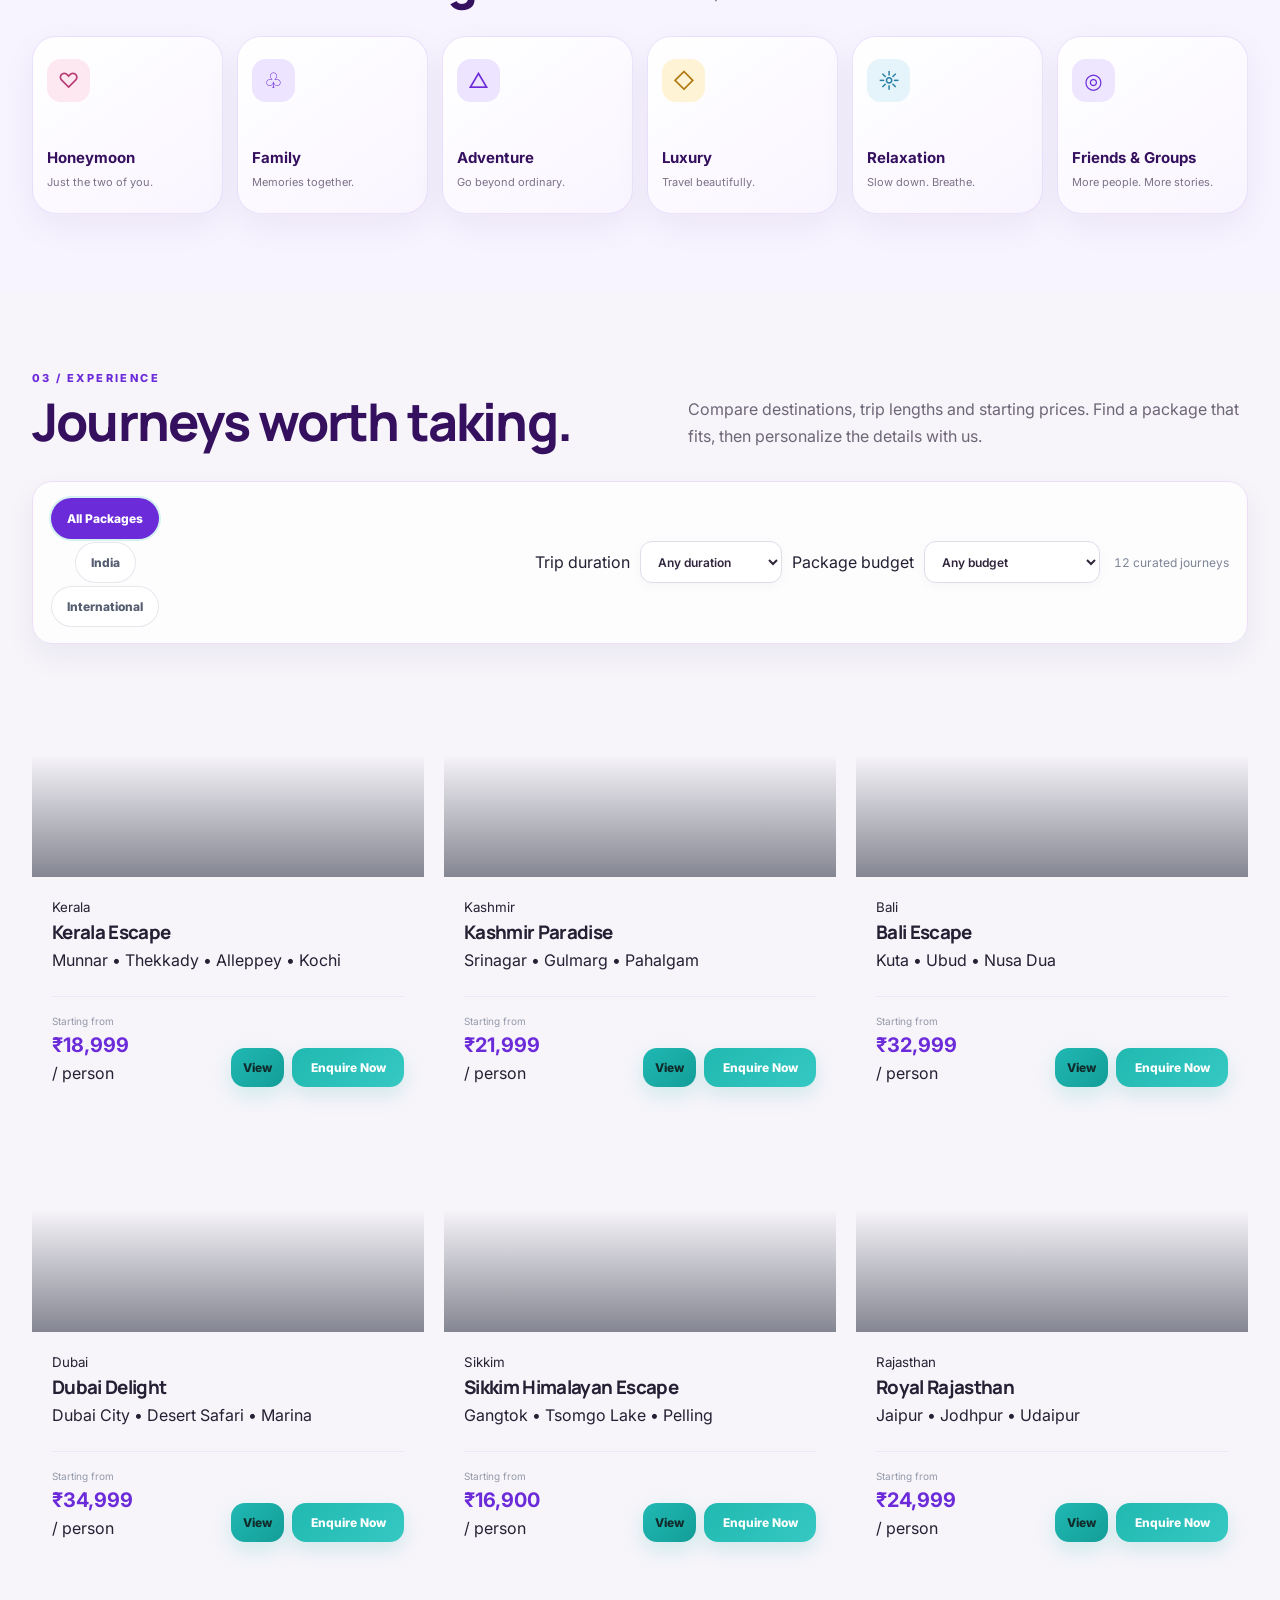
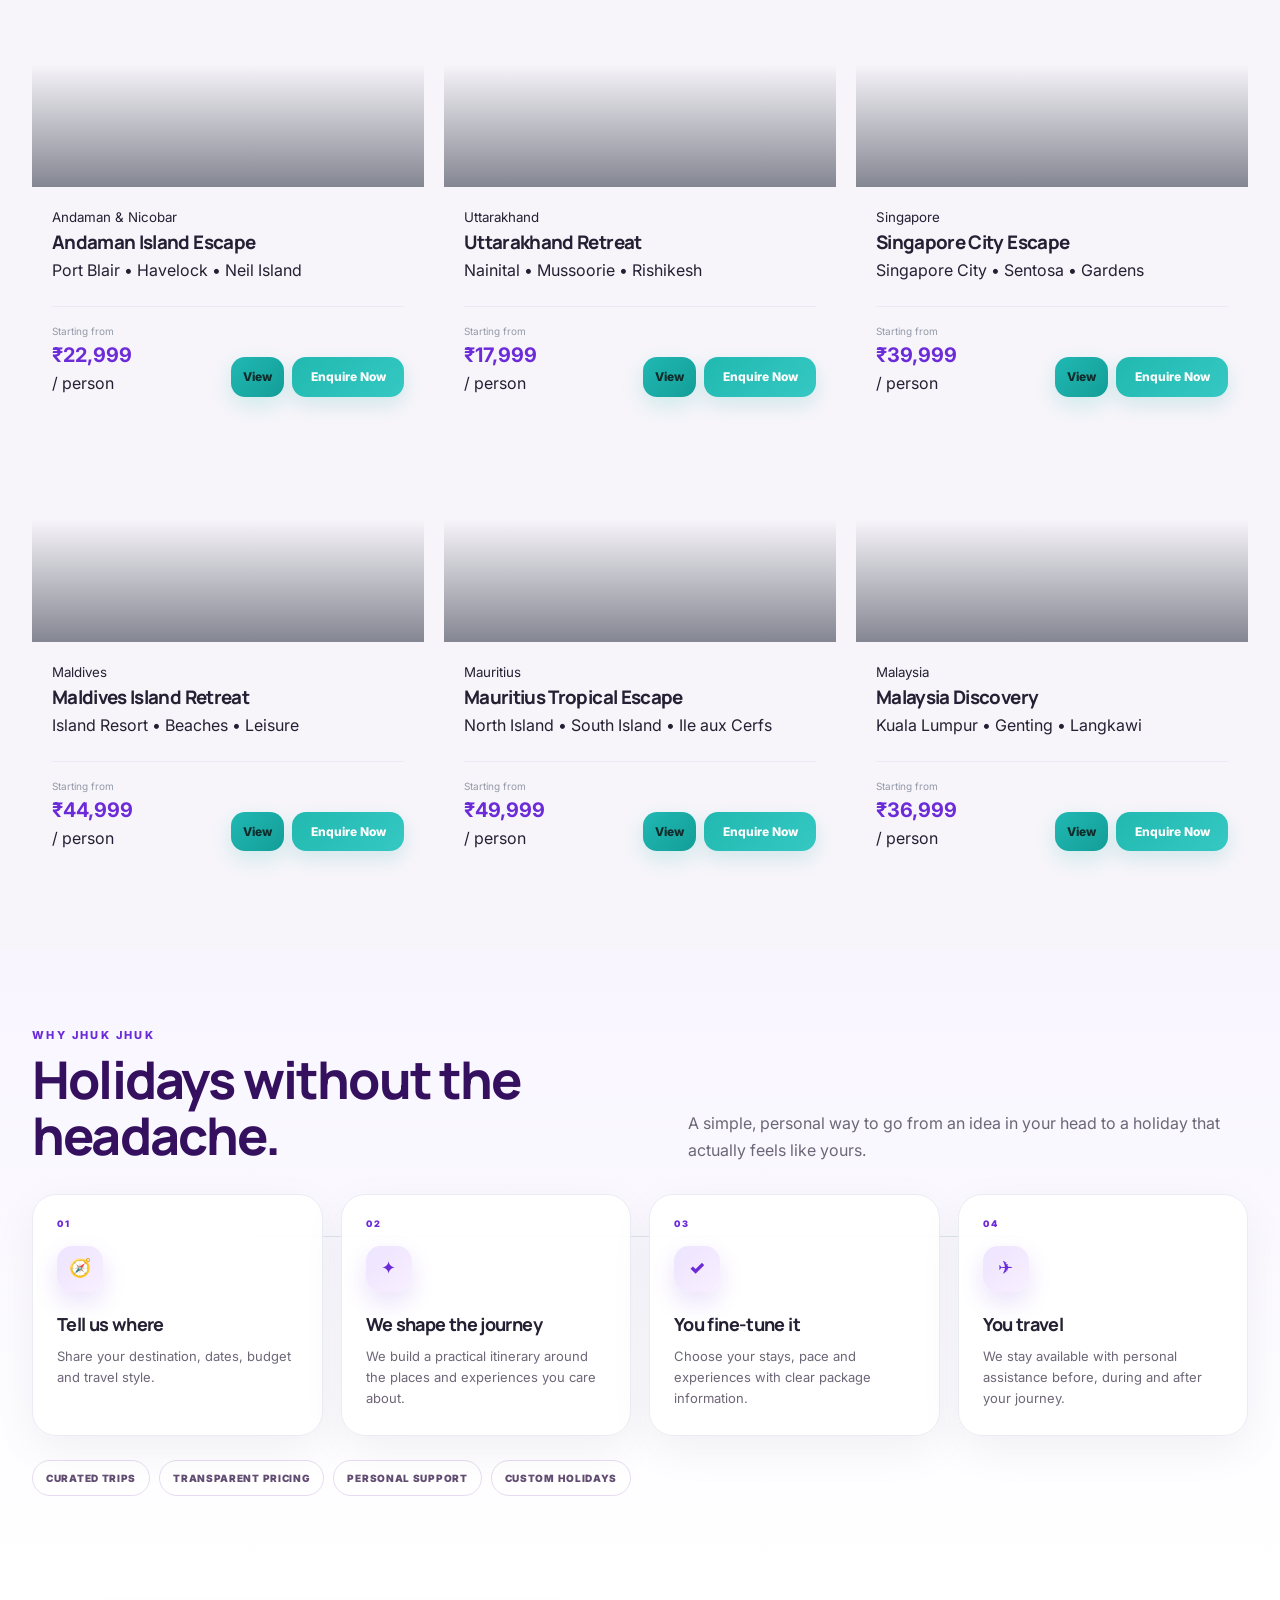
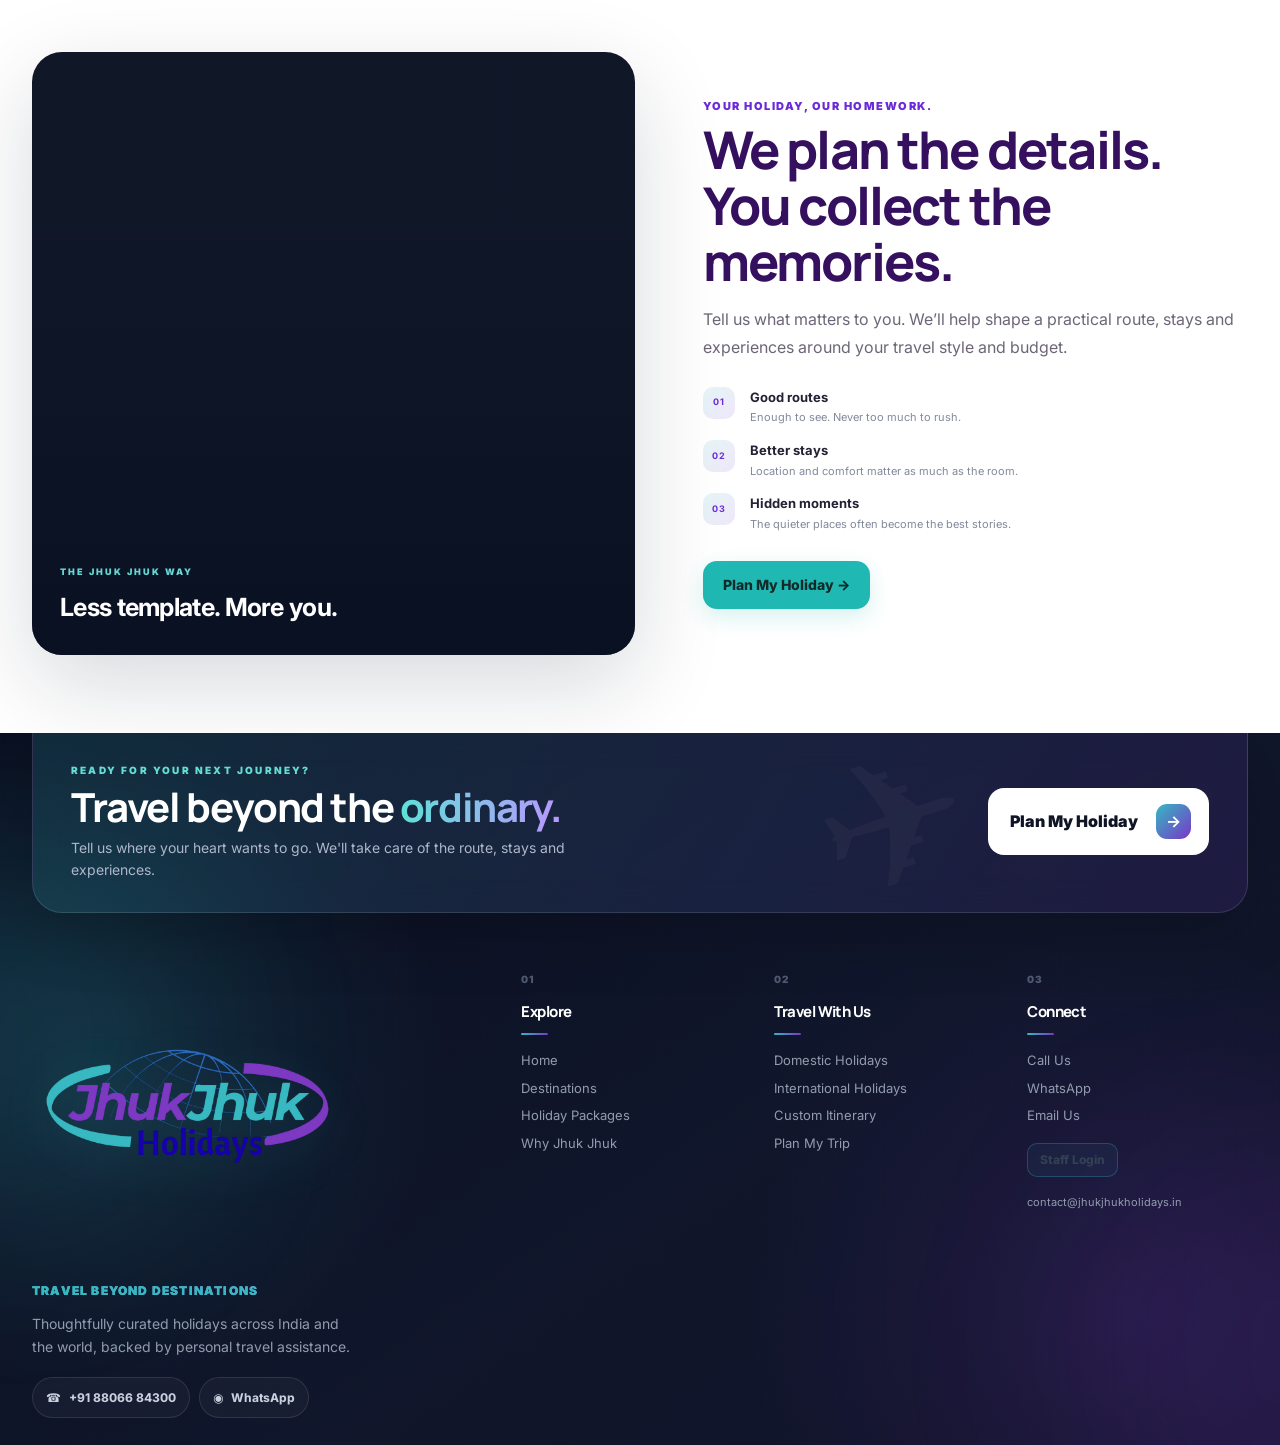
==== commit 70c86f2a: "Update index.html" ====
--- a/index.html
+++ b/index.html
@@ -559,7 +559,7 @@
           <a href="tel:+918806684300">Call Us</a>
           <a href="https://wa.me/918806684300" target="_blank" rel="noopener noreferrer">WhatsApp</a>
           <a href="mailto:contact@jhukjhukholidays.in">Email Us</a>
-          <a href="login.html" class="staff-login-link">Staff Login</a>
+          <a href="https://billing.jhukjhukholidays.in" class="staff-login-link">Staff Login</a>
           <span class="footer-email">contact@jhukjhukholidays.in</span>
         </div>
       </div>
@@ -717,4 +717,4 @@
 <script src="assets/js/plan-trip-wizard.js"></script>
 <script src="assets/js/browser-adaptive.js" defer></script>
 </body>
-</html>+</html>
